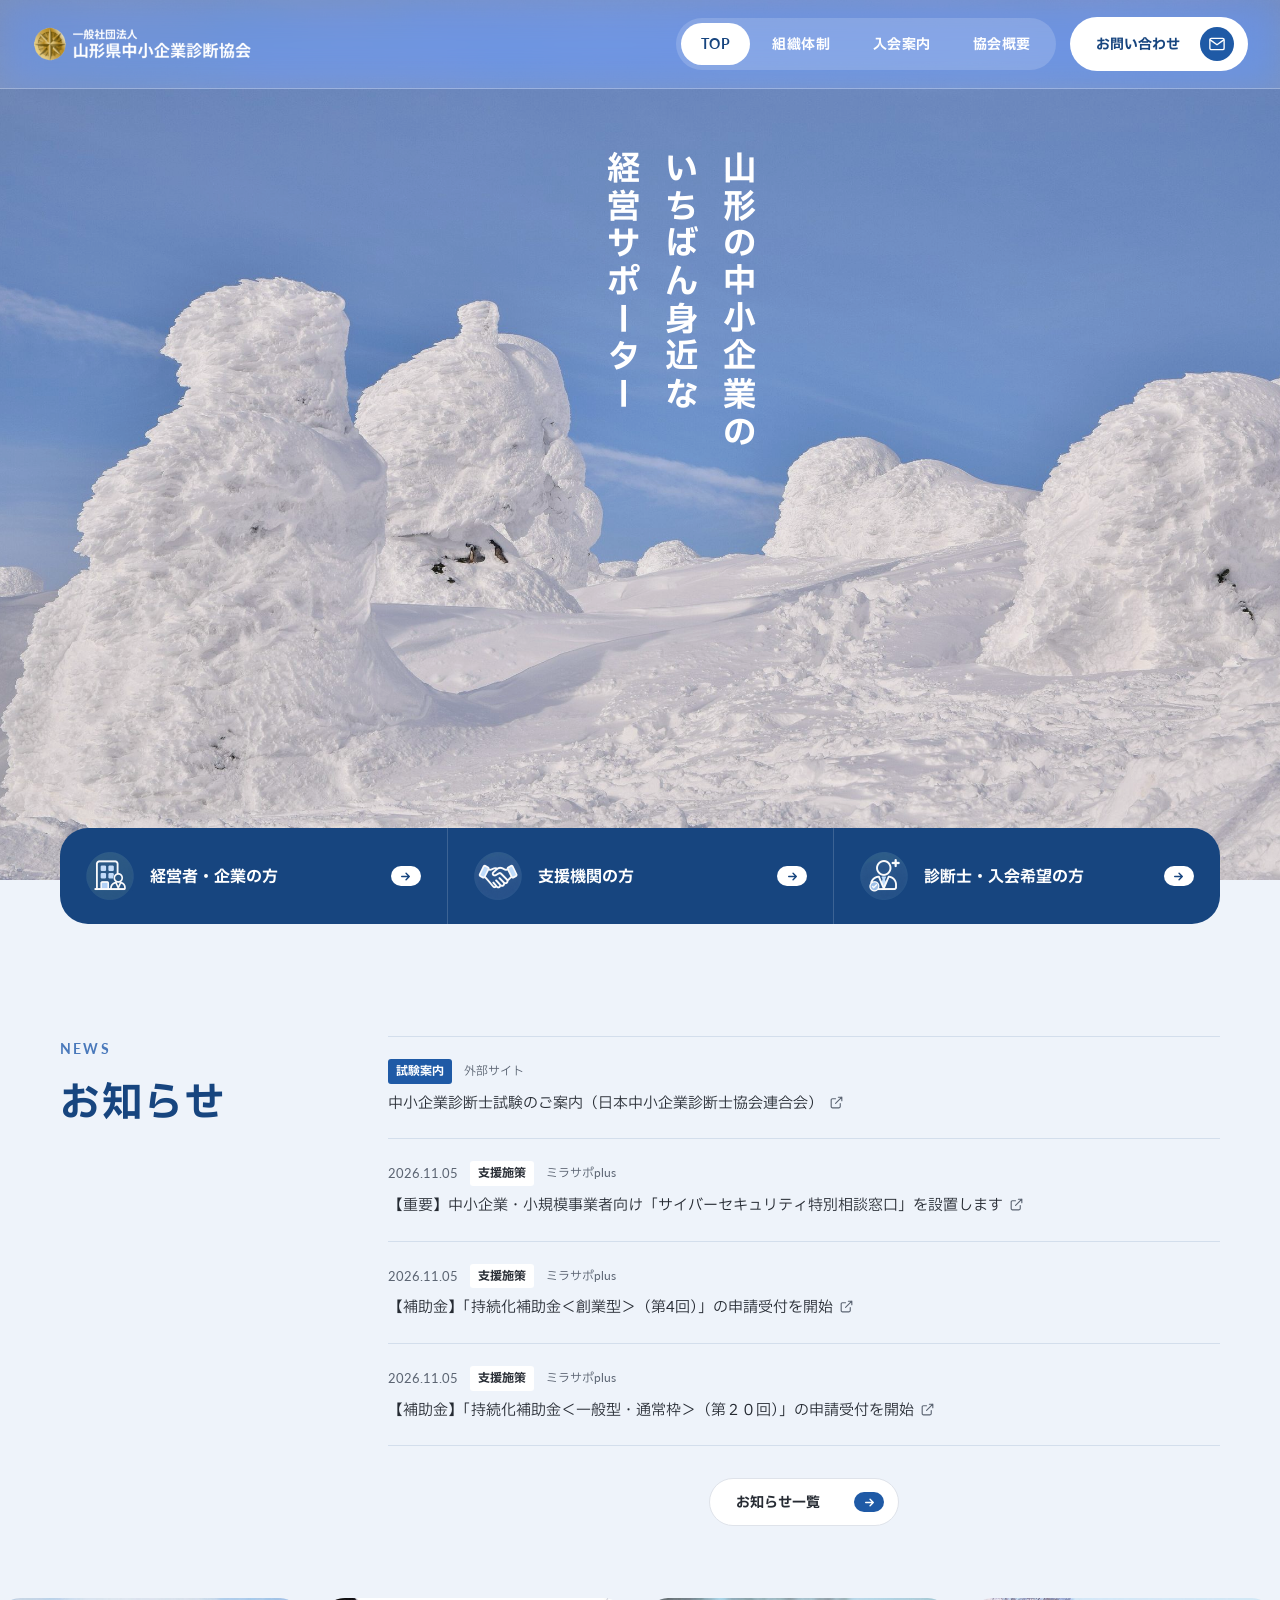
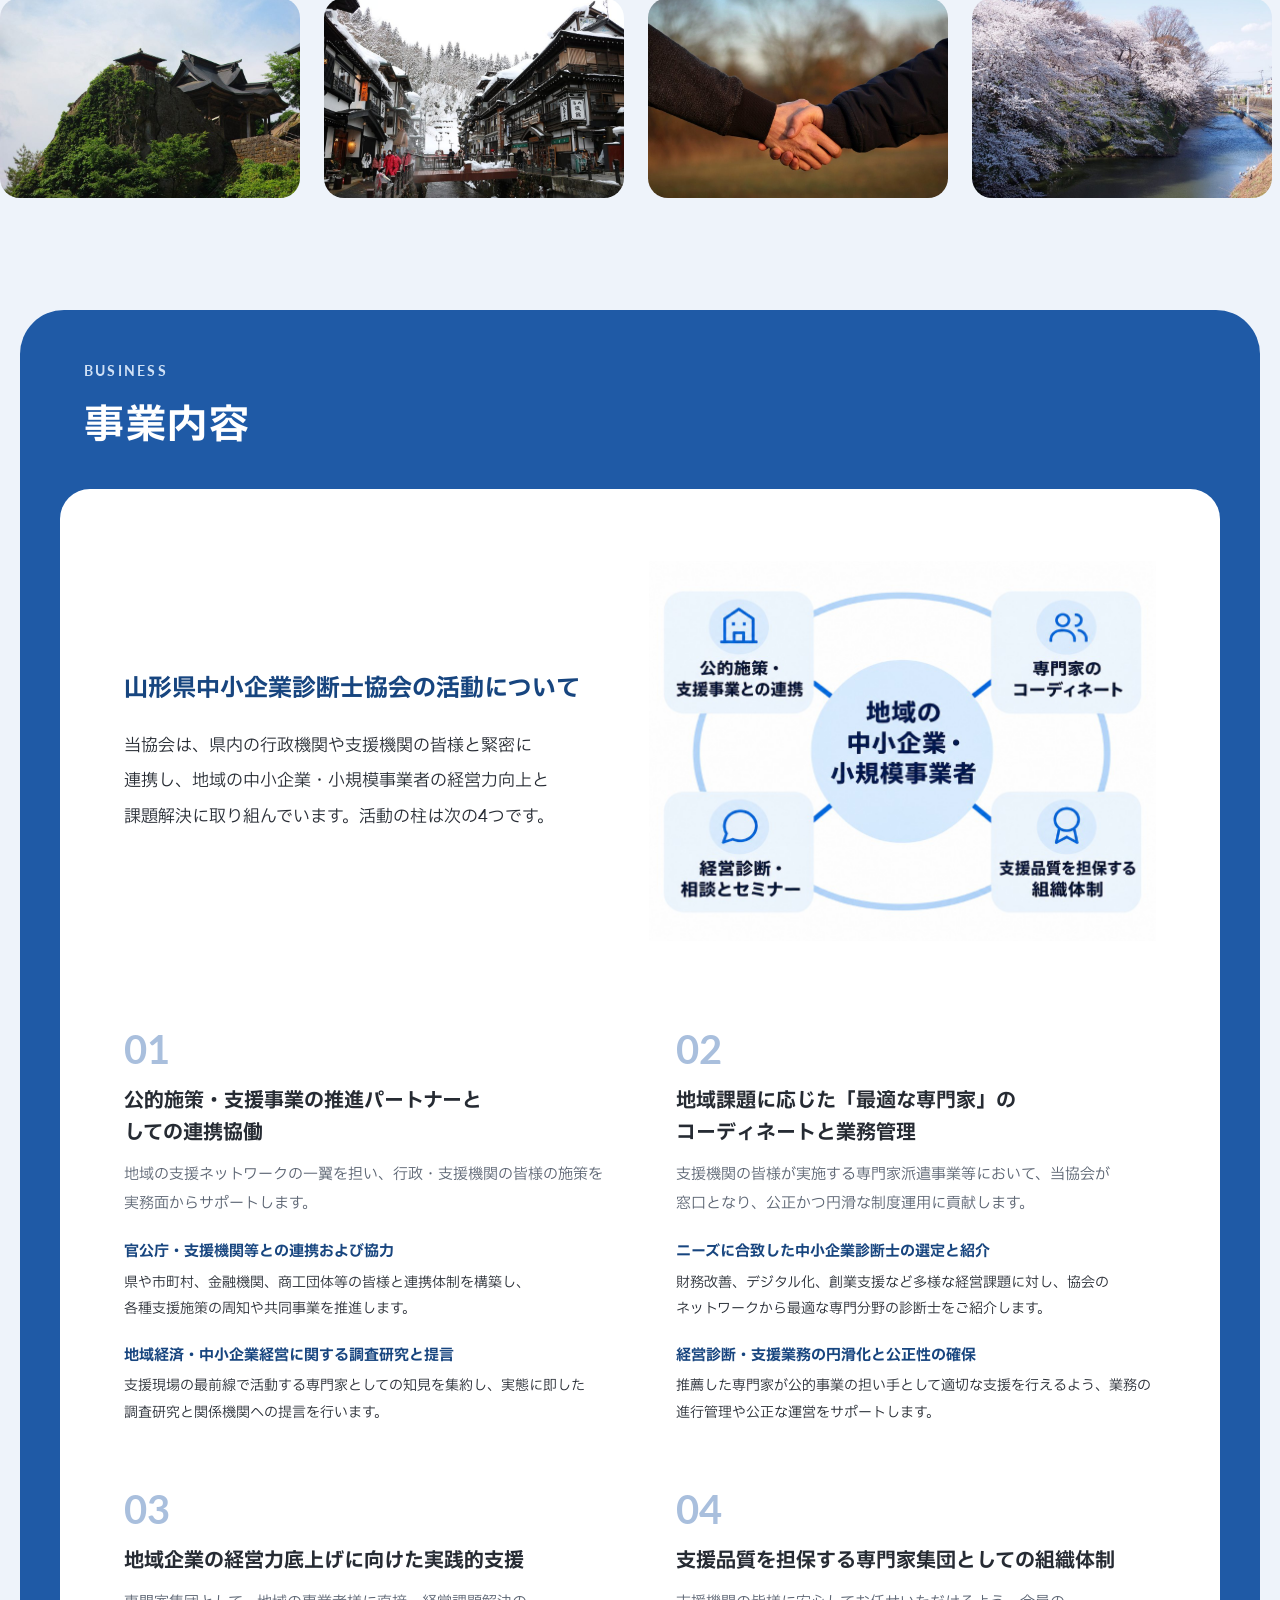
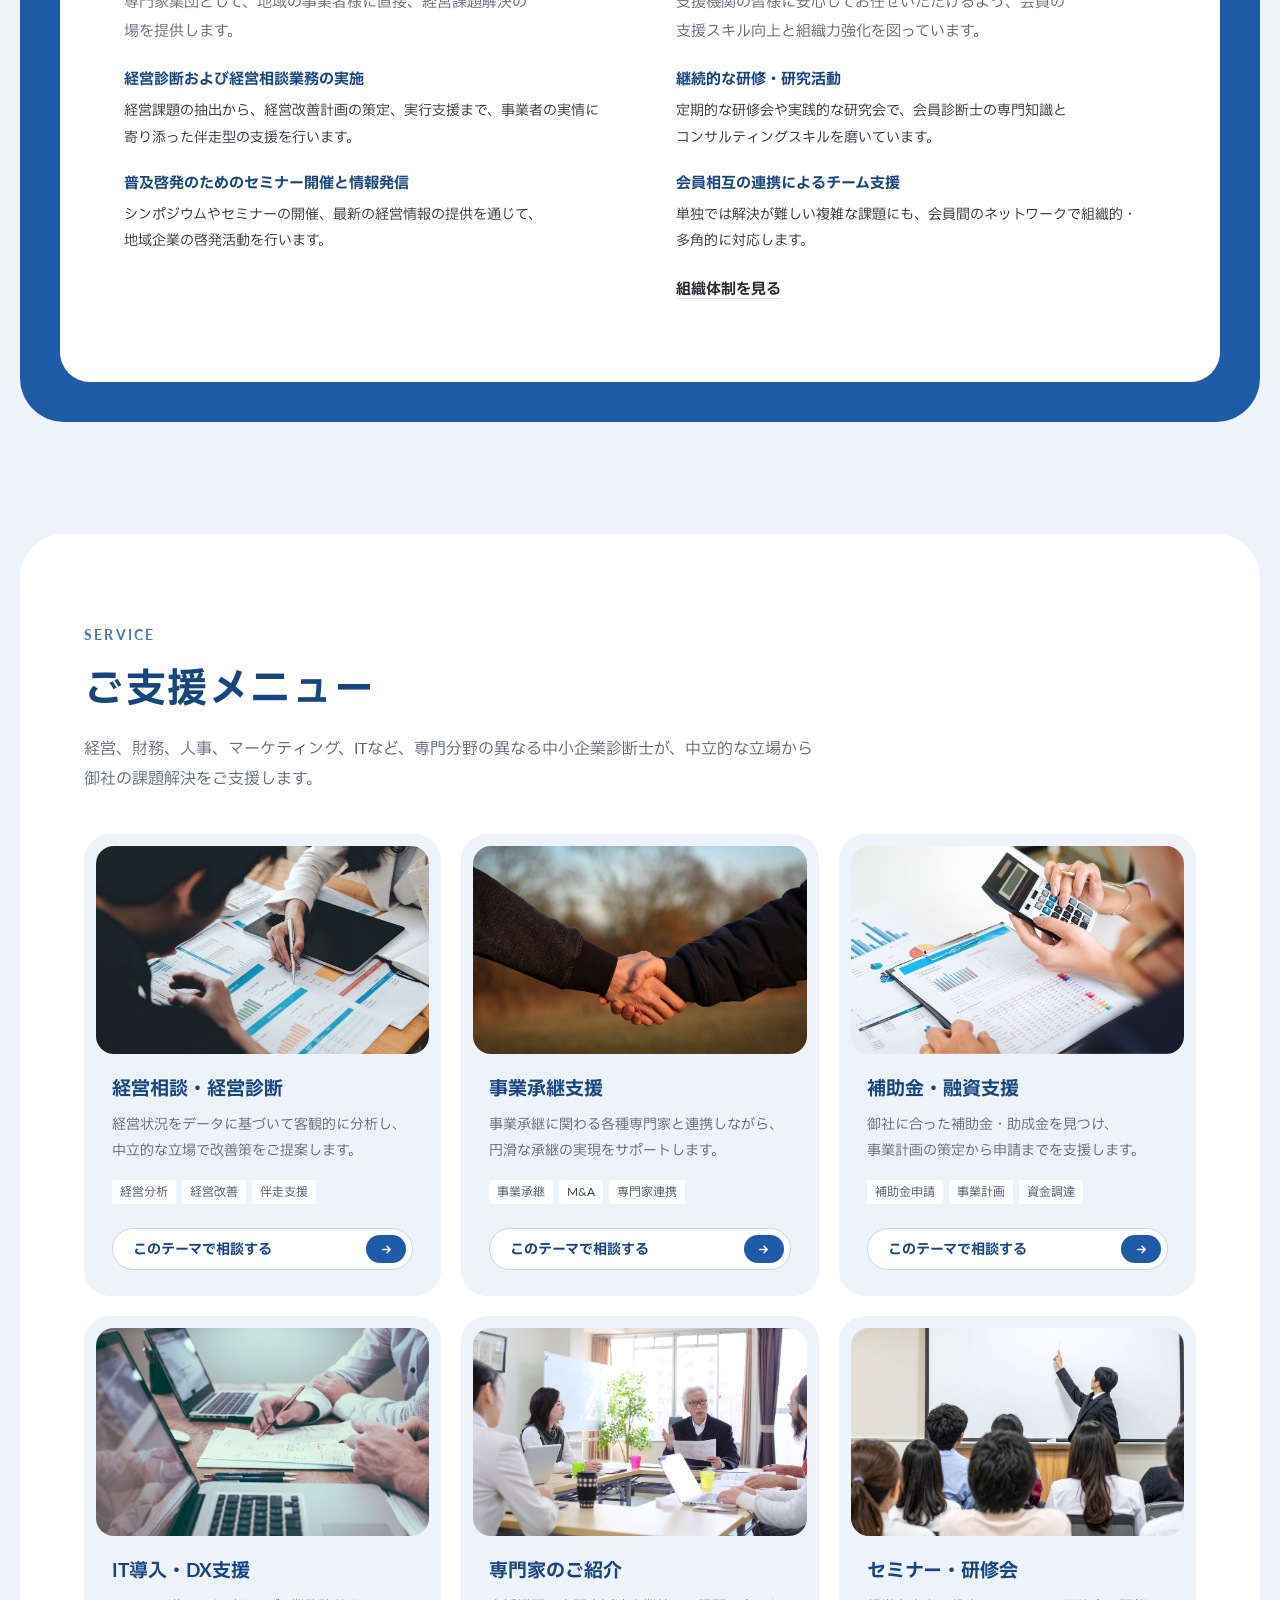
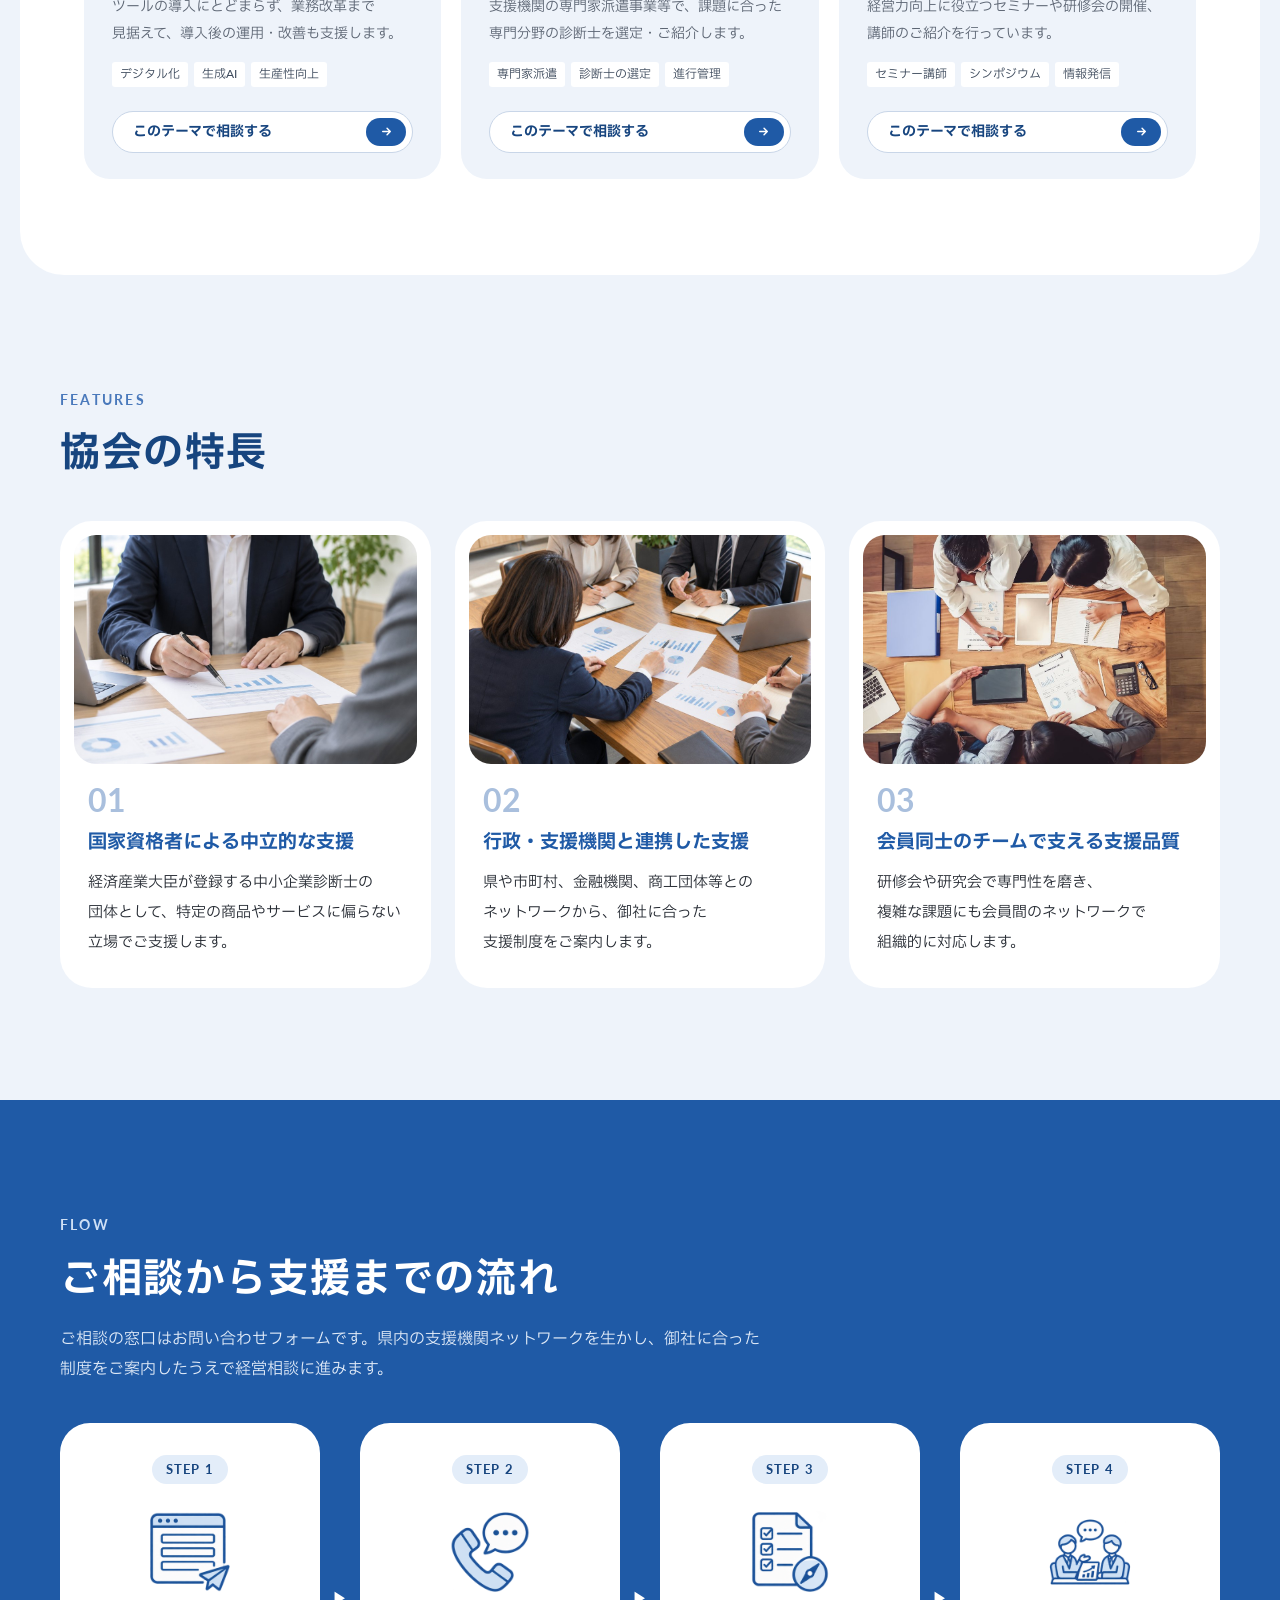
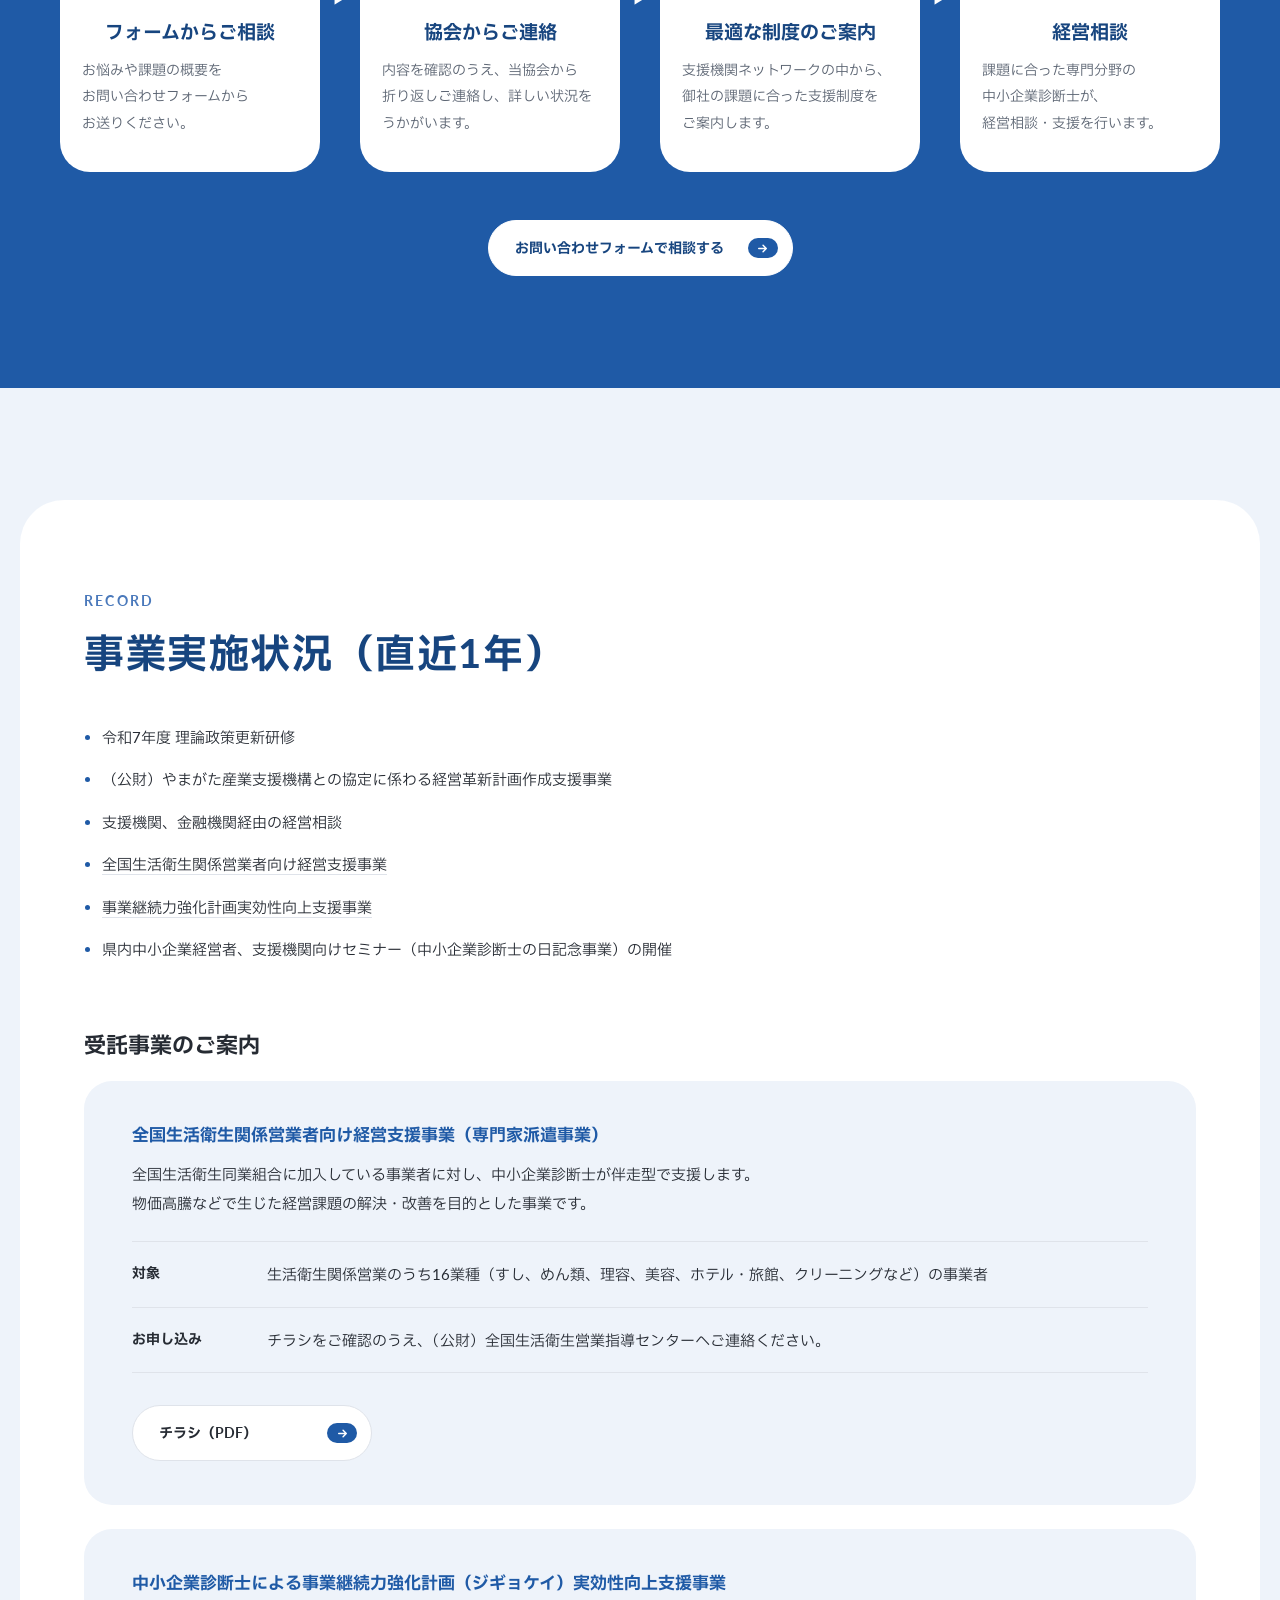
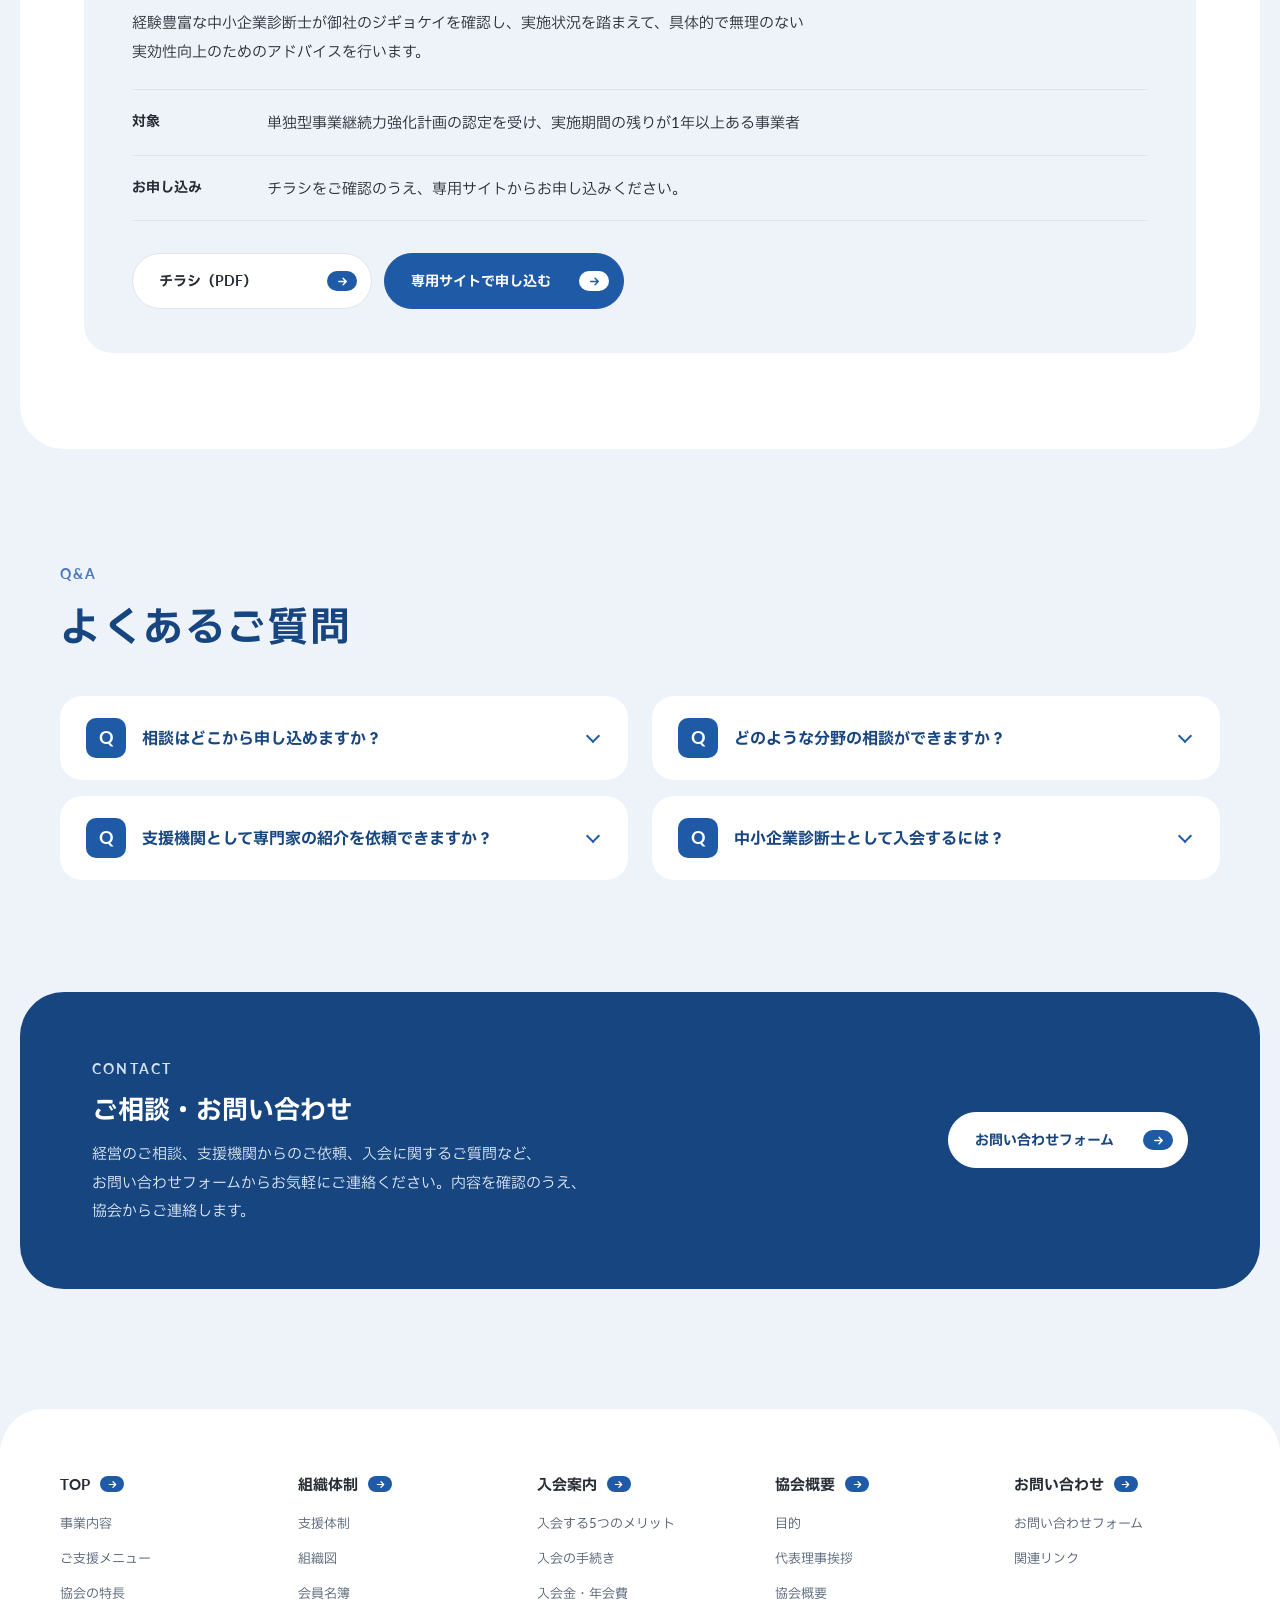
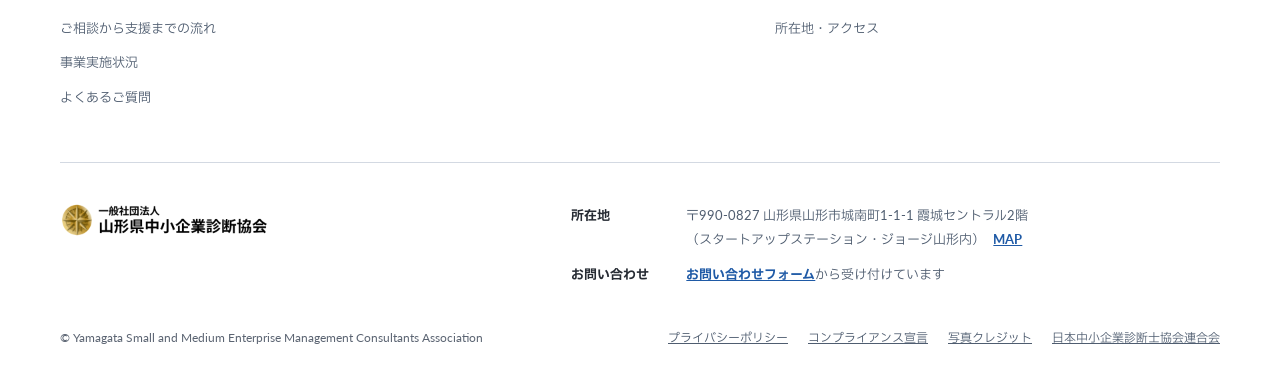
==== index.html @ a3347a15 "流れの本文の改行位置をPC・SPで調整" ====
<!DOCTYPE html>
<html lang="ja">
<head>
<meta charset="UTF-8">
<meta name="viewport" content="width=device-width, initial-scale=1">
<title>一般社団法人山形県中小企業診断士協会</title>
<meta name="description" content="山形県の中小企業診断士で構成する一般社団法人。行政・支援機関と連携し、経営相談・経営診断、専門家のご紹介、セミナーなどで地域の中小企業を支援します。">
<meta name="robots" content="noindex">
<link rel="preconnect" href="https://fonts.googleapis.com">
<link rel="preconnect" href="https://fonts.gstatic.com" crossorigin>
<link href="https://fonts.googleapis.com/css2?family=IBM+Plex+Sans+JP:wght@400;500;700&family=Lato:wght@400;700&display=swap" rel="stylesheet">
<link rel="stylesheet" href="assets/style.css?v=427d2ac8">
</head>
<body class="page-index">
<svg xmlns="http://www.w3.org/2000/svg" style="display:none"><symbol id="i-chart" viewBox="0 0 24 24"><path d="M4 20h16"/><path d="M7 16v-4M12 16V8M17 16V5"/></symbol><symbol id="i-repeat" viewBox="0 0 24 24"><path d="M17 2l4 4-4 4"/><path d="M3 12v-2a4 4 0 0 1 4-4h14"/><path d="M7 22l-4-4 4-4"/><path d="M21 12v2a4 4 0 0 1-4 4H3"/></symbol><symbol id="i-yen" viewBox="0 0 24 24"><circle cx="12" cy="12" r="9.5"/><path d="M8 6.5l4 5 4-5M12 11.5V18M8.5 12.5h7M8.5 15.5h7"/></symbol><symbol id="i-monitor" viewBox="0 0 24 24"><rect x="2.5" y="3.5" width="19" height="13" rx="2"/><path d="M8 20.5h8M12 16.5v4"/></symbol><symbol id="i-seminar" viewBox="0 0 24 24"><rect x="3" y="3" width="18" height="12" rx="1.5"/><path d="M12 15v3.5M8 21l4-2.5 4 2.5M7 11l3-3 2.5 2.5L17 6"/></symbol><symbol id="i-doc" viewBox="0 0 24 24"><path d="M14 2.5H6.5a2 2 0 0 0-2 2v15a2 2 0 0 0 2 2h11a2 2 0 0 0 2-2V8z"/><path d="M14 2.5V8h5.5M8.5 13h7M8.5 17h7"/></symbol><symbol id="i-mail" viewBox="0 0 24 24"><rect x="2.5" y="4.5" width="19" height="15" rx="2"/><path d="M3 6.5l9 6.5 9-6.5"/></symbol><symbol id="i-pin" viewBox="0 0 24 24"><path d="M20 10c0 6.5-8 12-8 12s-8-5.5-8-12a8 8 0 0 1 16 0z"/><circle cx="12" cy="10" r="2.8"/></symbol><symbol id="i-link" viewBox="0 0 24 24"><path d="M10 14a4.5 4.5 0 0 0 6.4 0l3.2-3.2a4.5 4.5 0 0 0-6.4-6.4l-1.1 1.1"/><path d="M14 10a4.5 4.5 0 0 0-6.4 0l-3.2 3.2a4.5 4.5 0 0 0 6.4 6.4l1.1-1.1"/></symbol><symbol id="i-shield" viewBox="0 0 24 24"><path d="M12 2.5l8 3v6c0 5-3.5 8.5-8 10-4.5-1.5-8-5-8-10v-6z"/><path d="M8.5 12l2.5 2.5 4.5-5"/></symbol><symbol id="i-talk" viewBox="0 0 24 24"><path d="M20.5 11.5a8 8 0 0 1-11.6 7.1L3.5 20.5l1.9-5.1A8 8 0 1 1 20.5 11.5z"/></symbol><symbol id="i-users" viewBox="0 0 24 24"><circle cx="9" cy="8" r="3.5"/><path d="M2.5 20.5v-1a5 5 0 0 1 5-5h3a5 5 0 0 1 5 5v1"/><path d="M16 4.6a3.5 3.5 0 0 1 0 6.8M21.5 20.5v-1a5 5 0 0 0-3.5-4.8"/></symbol><symbol id="i-userplus" viewBox="0 0 24 24"><circle cx="9" cy="8" r="3.5"/><path d="M2.5 20.5v-1a5 5 0 0 1 5-5h3a5 5 0 0 1 5 5v1M19 8v6M16 11h6"/></symbol><symbol id="i-building" viewBox="0 0 24 24"><path d="M3 21h18M5 21V8l7-5 7 5v13M9.5 21v-5h5v5M9 11h.01M15 11h.01"/></symbol><symbol id="i-book" viewBox="0 0 24 24"><path d="M2.5 4h6a3.5 3.5 0 0 1 3.5 3.5V21a3 3 0 0 0-3-3H2.5zM21.5 4h-6A3.5 3.5 0 0 0 12 7.5V21a3 3 0 0 1 3-3h6.5z"/></symbol><symbol id="i-search" viewBox="0 0 24 24"><circle cx="11" cy="11" r="7"/><path d="M20.5 20.5l-4.5-4.5"/></symbol><symbol id="i-clipboard" viewBox="0 0 24 24"><path d="M16 4.5h2a2 2 0 0 1 2 2v13a2 2 0 0 1-2 2H6a2 2 0 0 1-2-2v-13a2 2 0 0 1 2-2h2"/><rect x="8" y="2.5" width="8" height="4" rx="1"/><path d="M8.5 12h7M8.5 16h5"/></symbol><symbol id="i-award" viewBox="0 0 24 24"><circle cx="12" cy="9" r="6"/><path d="M8.5 14L7 22l5-3 5 3-1.5-8"/></symbol><symbol id="i-arrow" viewBox="0 0 24 24"><path d="M5 12h14M13 6l6 6-6 6"/></symbol><symbol id="i-chev" viewBox="0 0 24 24"><path d="M9 6l6 6-6 6"/></symbol><symbol id="i-down" viewBox="0 0 24 24"><path d="M6 9l6 6 6-6"/></symbol><symbol id="i-alert" viewBox="0 0 24 24"><circle cx="12" cy="12" r="9.5"/><path d="M12 7.5v5.5M12 16.5h.01"/></symbol><symbol id="i-megaphone" viewBox="0 0 24 24"><path d="M3 10.5v3l15 5.5V5z"/><path d="M7.5 14.6l1 4.4a1.5 1.5 0 0 0 1.5 1.2h1.3a1 1 0 0 0 1-1.2l-.8-3"/><path d="M21 9.5v5"/></symbol><symbol id="i-out" viewBox="0 0 24 24"><path d="M18 13.5v5a2 2 0 0 1-2 2H5.5a2 2 0 0 1-2-2V8a2 2 0 0 1 2-2h5"/><path d="M15 3.5h5.5V9M10.5 13.5l10-10"/></symbol><symbol id="i-close" viewBox="0 0 24 24"><path d="M6 6l12 12M18 6L6 18"/></symbol><symbol id="i-download" viewBox="0 0 24 24"><path d="M12 3.5v12M7 10.5l5 5 5-5M4 20.5h16"/></symbol></svg>
<header class="site-header site-header--overlay">
  <div class="site-header__inner">
    <a class="site-logo" href="index.html"><img class="site-logo__color" src="assets/img/logo.png" alt="一般社団法人山形県中小企業診断士協会" width="630" height="102"><img class="site-logo__white" src="assets/img/logo-white.png" alt="" width="630" height="102"></a>
    <nav class="gnav" aria-label="メインメニュー">
      <ul class="gnav__list">
        <li><a href="index.html" aria-current="page">TOP</a></li>
        <li><a href="organization.html">組織体制</a></li>
        <li><a href="signup.html">入会案内</a></li>
        <li><a href="about.html">協会概要</a></li>
      </ul>
    </nav>
    <a class="head-contact" href="contact.html"><span>お問い合わせ</span><span class="head-contact__mail"><svg class="icon" aria-hidden="true"><use href="#i-mail"/></svg></span></a>
    <button class="menu-toggle" type="button" aria-expanded="false" aria-controls="drawer" aria-label="メニューを開く"><span></span><span></span><span></span></button>
  </div>
  <div class="drawer" id="drawer">
    <ul>
      <li><a href="index.html">TOP</a></li>
      <li><a href="organization.html">組織体制</a></li>
      <li><a href="signup.html">入会案内</a></li>
      <li><a href="about.html">協会概要</a></li>
      <li><a href="access.html">所在地・アクセス</a></li>
      <li><a href="links.html">関連リンク</a></li>
    </ul>
    <a class="head-contact" href="contact.html"><span>お問い合わせ</span><span class="head-contact__mail"><svg class="icon" aria-hidden="true"><use href="#i-mail"/></svg></span></a>
  </div>
</header>
<main>
<script>
  try {
    if (!sessionStorage.getItem('ycmca-opening') && !matchMedia('(prefers-reduced-motion: reduce)').matches) {
      sessionStorage.setItem('ycmca-opening', '1');
      document.documentElement.classList.add('is-opening');
      setTimeout(() => document.documentElement.classList.remove('is-opening'), 3600);
    }
  } catch (e) {}
</script>
<div class="opening" aria-hidden="true"><img src="assets/img/logo.png" alt="" width="630" height="102"></div>
<section class="fv">
  <div class="fv__visual">
    <img src="assets/img/juhyo-zao.jpg" alt="蔵王の樹氷と冬の青空" width="2400" height="1600">
    <div class="fv__inner">
      <h1 class="fv__copy"><span>山形の中小企業の</span><span>いちばん身近な</span><span>経営サポーター</span></h1>
    </div>
  </div>
  <nav class="fv-entry" aria-label="ご利用の方別メニュー">
    <ul>
      <li><a href="#service"><img class="ic" src="assets/img/icons/owners.png" alt="" width="48" height="48"><span>経営者・企業の方</span><span class="arrow"><svg class="icon" aria-hidden="true"><use href="#i-arrow"/></svg></span></a></li>
      <li><a href="#coordinate"><img class="ic" src="assets/img/icons/partners.png" alt="" width="48" height="48"><span>支援機関の方</span><span class="arrow"><svg class="icon" aria-hidden="true"><use href="#i-arrow"/></svg></span></a></li>
      <li><a href="signup.html"><img class="ic" src="assets/img/icons/consultants.png" alt="" width="48" height="48"><span>診断士・入会希望の方</span><span class="arrow"><svg class="icon" aria-hidden="true"><use href="#i-arrow"/></svg></span></a></li>
    </ul>
  </nav>
</section>

<section class="section top-news" id="news" aria-labelledby="h-news">
  <div class="wrap top-news__inner">
    <div class="sec-head">
      <span class="eyebrow" lang="en">News</span>
      <h2 class="sec-title" id="h-news">お知らせ</h2>
    </div>
    <div>
      <ul class="news-list">
        <li class="news-list__pin"><a href="https://www.jf-cmca.jp/contents/007_shiken.html" target="_blank" rel="noopener"><span class="news-list__meta"><span class="tag tag--pin">試験案内</span><span class="news-list__src">外部サイト</span></span>中小企業診断士試験のご案内（日本中小企業診断士協会連合会）<svg class="icon" aria-hidden="true"><use href="#i-out"/></svg></a></li>
        <li><a href="https://mirasapo-plus.go.jp/infomation/34086/" target="_blank" rel="noopener"><span class="news-list__meta"><time datetime="2026-11-05">2026.11.05</time><span class="tag">支援施策</span><span class="news-list__src">ミラサポplus</span></span>【重要】中小企業・小規模事業者向け「サイバーセキュリティ特別相談窓口」を設置します<svg class="icon" aria-hidden="true"><use href="#i-out"/></svg></a></li>
        <li><a href="https://mirasapo-plus.go.jp/infomation/34135/" target="_blank" rel="noopener"><span class="news-list__meta"><time datetime="2026-11-05">2026.11.05</time><span class="tag">支援施策</span><span class="news-list__src">ミラサポplus</span></span>【補助金】「持続化補助金＜創業型＞（第4回）」の申請受付を開始<svg class="icon" aria-hidden="true"><use href="#i-out"/></svg></a></li>
        <li><a href="https://mirasapo-plus.go.jp/infomation/34154/" target="_blank" rel="noopener"><span class="news-list__meta"><time datetime="2026-11-05">2026.11.05</time><span class="tag">支援施策</span><span class="news-list__src">ミラサポplus</span></span>【補助金】「持続化補助金＜一般型・通常枠＞（第２０回）」の申請受付を開始<svg class="icon" aria-hidden="true"><use href="#i-out"/></svg></a></li>
      </ul>
      <p class="news-more"><a class="pill pill--small" href="news.html">お知らせ一覧<span class="arrow"><svg class="icon" aria-hidden="true"><use href="#i-arrow"/></svg></span></a></p>
    </div>
  </div>
</section>

<div class="photo-strip" aria-hidden="true"><div class="photo-strip__track"><img src="assets/img/yamagata/yamadera.jpg" alt="" width="900" height="600"><img src="assets/img/yamagata/ginzan-snow.jpg" alt="" width="900" height="600"><img src="assets/img/handshake.jpg" alt="" width="900" height="600"><img src="assets/img/yamagata/kajo-sakura.jpg" alt="" width="900" height="600"><img src="assets/img/cherry.jpg" alt="" width="900" height="600"><img src="assets/img/yamagata/okama.jpg" alt="" width="900" height="600"><img src="assets/img/analysis.jpg" alt="" width="900" height="600"><img src="assets/img/yamagata/tanada.jpg" alt="" width="900" height="600"><img src="assets/img/yamagata/shogi.jpg" alt="" width="900" height="600"><img src="assets/img/yamagata/ginzan-night.jpg" alt="" width="900" height="600"><img src="assets/img/owner.jpg" alt="" width="900" height="600"><img src="assets/img/yamagata/mogami.jpg" alt="" width="900" height="600"><img src="assets/img/yamagata/yamadera.jpg" alt="" width="900" height="600"><img src="assets/img/yamagata/ginzan-snow.jpg" alt="" width="900" height="600"><img src="assets/img/handshake.jpg" alt="" width="900" height="600"><img src="assets/img/yamagata/kajo-sakura.jpg" alt="" width="900" height="600"><img src="assets/img/cherry.jpg" alt="" width="900" height="600"><img src="assets/img/yamagata/okama.jpg" alt="" width="900" height="600"><img src="assets/img/analysis.jpg" alt="" width="900" height="600"><img src="assets/img/yamagata/tanada.jpg" alt="" width="900" height="600"><img src="assets/img/yamagata/shogi.jpg" alt="" width="900" height="600"><img src="assets/img/yamagata/ginzan-night.jpg" alt="" width="900" height="600"><img src="assets/img/owner.jpg" alt="" width="900" height="600"><img src="assets/img/yamagata/mogami.jpg" alt="" width="900" height="600"></div></div>
<section class="section top-biz" id="business" aria-labelledby="h-business">
  <div class="wrap frame">
    <div class="frame__head">
      <span class="eyebrow" lang="en">Business</span>
      <h2 class="sec-title" id="h-business">事業内容</h2>
    </div>
    <div class="frame__body">
    <div class="top-biz__inner">
      <div>
        <h3 class="top-biz__title">山形県中小企業診断士協会の<wbr>活動について</h3>
        <p class="top-biz__lead">当協会は、県内の行政機関や支援機関の皆様と緊密に連携し、<wbr>地域の中小企業・<wbr>小規模事業者の経営力向上と<wbr>課題解決に取り組んでいます。<wbr>活動の柱は次の4つです。</p>
      </div>
      <img class="biz-map" src="assets/img/biz-map.jpg" alt="地域の中小企業・小規模事業者を中心に、公的施策・支援事業との連携、専門家のコーディネート、経営診断・相談とセミナー、支援品質を担保する組織体制の4つの柱" width="1024" height="768">
    </div>

    <ol class="pillars">
      <li id="renkei">
        <span class="num" lang="en">01</span>
        <h3>公的施策・支援事業の推進パートナーとしての連携協働</h3>
        <p class="pillars__lead">地域の支援ネットワークの一翼を担い、行政・支援機関の皆様の施策を実務面からサポートします。</p>
        <dl>
          <dt>官公庁・支援機関等との連携および協力</dt>
          <dd>県や市町村、金融機関、商工団体等の皆様と連携体制を構築し、各種支援施策の周知や共同事業を推進します。</dd>
          <dt>地域経済・中小企業経営に関する調査研究と提言</dt>
          <dd>支援現場の最前線で活動する専門家としての知見を集約し、実態に即した調査研究と関係機関への提言を行います。</dd>
        </dl>
      </li>
      <li id="coordinate">
        <span class="num" lang="en">02</span>
        <h3>地域課題に応じた「最適な専門家」のコーディネートと業務管理</h3>
        <p class="pillars__lead">支援機関の皆様が実施する専門家派遣事業等において、当協会が窓口となり、公正かつ円滑な制度運用に貢献します。</p>
        <dl>
          <dt>ニーズに合致した中小企業診断士の選定と紹介</dt>
          <dd>財務改善、デジタル化、創業支援など多様な経営課題に対し、協会のネットワークから最適な専門分野の診断士をご紹介します。</dd>
          <dt>経営診断・支援業務の円滑化と公正性の確保</dt>
          <dd>推薦した専門家が公的事業の担い手として適切な支援を行えるよう、業務の進行管理や公正な運営をサポートします。</dd>
        </dl>
      </li>
      <li id="jissen">
        <span class="num" lang="en">03</span>
        <h3>地域企業の経営力底上げに向けた実践的支援</h3>
        <p class="pillars__lead">専門家集団として、地域の事業者様に直接、経営課題解決の場を提供します。</p>
        <dl>
          <dt>経営診断および経営相談業務の実施</dt>
          <dd>経営課題の抽出から、経営改善計画の策定、実行支援まで、事業者の実情に寄り添った伴走型の支援を行います。</dd>
          <dt>普及啓発のためのセミナー開催と情報発信</dt>
          <dd>シンポジウムやセミナーの開催、最新の経営情報の提供を通じて、地域企業の啓発活動を行います。</dd>
        </dl>
      </li>
      <li id="taisei">
        <span class="num" lang="en">04</span>
        <h3>支援品質を担保する専門家集団としての組織体制</h3>
        <p class="pillars__lead">支援機関の皆様に安心してお任せいただけるよう、会員の支援スキル向上と組織力強化を図っています。</p>
        <dl>
          <dt>継続的な研修・研究活動</dt>
          <dd>定期的な研修会や実践的な研究会で、会員診断士の専門知識とコンサルティングスキルを磨いています。</dd>
          <dt>会員相互の連携によるチーム支援</dt>
          <dd>単独では解決が難しい複雑な課題にも、会員間のネットワークで組織的・多角的に対応します。</dd>
        </dl>
        <p class="pillars__more"><a class="text-link" href="organization.html">組織体制を見る</a></p>
      </li>
    </ol>
    </div>
  </div>
</section>

<section class="top-service" id="service" aria-labelledby="h-service">
  <div class="top-service__panel">
    <div class="sec-head">
      <span class="eyebrow" lang="en">Service</span>
      <h2 class="sec-title" id="h-service">ご支援メニュー</h2>
      <p class="lead">経営、財務、人事、マーケティング、ITなど、専門分野の異なる中小企業診断士が、中立的な立場から御社の課題解決をご支援します。</p>
    </div>
    <ul class="svc-cards">
      <li>
        <a class="svc-card" href="contact.html?topic=%E7%B5%8C%E5%96%B6%E7%9B%B8%E8%AB%87%E3%83%BB%E7%B5%8C%E5%96%B6%E8%A8%BA%E6%96%AD">
          <div class="svc-card__photo"><img src="assets/img/analysis.jpg" alt="" width="1200" height="675" loading="lazy"></div>
          <div class="svc-card__body">
            <h3>経営相談・経営診断</h3>
            <p>経営状況をデータに基づいて客観的に分析し、中立的な立場で改善策をご提案します。</p>
            <ul class="tags"><li>経営分析</li><li>経営改善</li><li>伴走支援</li></ul>
            <span class="svc-card__more">このテーマで相談する<span class="arrow"><svg class="icon" aria-hidden="true"><use href="#i-arrow"/></svg></span></span>
          </div>
        </a>
      </li>
      <li>
        <a class="svc-card" href="contact.html?topic=%E4%BA%8B%E6%A5%AD%E6%89%BF%E7%B6%99%E6%94%AF%E6%8F%B4">
          <div class="svc-card__photo"><img src="assets/img/handshake.jpg" alt="" width="1200" height="675" loading="lazy"></div>
          <div class="svc-card__body">
            <h3>事業承継支援</h3>
            <p>事業承継に関わる各種専門家と連携しながら、円滑な承継の実現をサポートします。</p>
            <ul class="tags"><li>事業承継</li><li>M&amp;A</li><li>専門家連携</li></ul>
            <span class="svc-card__more">このテーマで相談する<span class="arrow"><svg class="icon" aria-hidden="true"><use href="#i-arrow"/></svg></span></span>
          </div>
        </a>
      </li>
      <li>
        <a class="svc-card" href="contact.html?topic=%E8%A3%9C%E5%8A%A9%E9%87%91%E3%83%BB%E8%9E%8D%E8%B3%87%E6%94%AF%E6%8F%B4">
          <div class="svc-card__photo"><img src="assets/img/calc.jpg" alt="" width="1200" height="675" loading="lazy"></div>
          <div class="svc-card__body">
            <h3>補助金・融資支援</h3>
            <p>御社に合った補助金・助成金を見つけ、事業計画の策定から申請までを支援します。</p>
            <ul class="tags"><li>補助金申請</li><li>事業計画</li><li>資金調達</li></ul>
            <span class="svc-card__more">このテーマで相談する<span class="arrow"><svg class="icon" aria-hidden="true"><use href="#i-arrow"/></svg></span></span>
          </div>
        </a>
      </li>
      <li>
        <a class="svc-card" href="contact.html?topic=IT%E5%B0%8E%E5%85%A5%E3%83%BBDX%E6%94%AF%E6%8F%B4">
          <div class="svc-card__photo"><img src="assets/img/laptop.jpg" alt="" width="1200" height="675" loading="lazy"></div>
          <div class="svc-card__body">
            <h3>IT導入・DX支援</h3>
            <p>ツールの導入にとどまらず、業務改革まで見据えて、導入後の運用・改善も支援します。</p>
            <ul class="tags"><li>デジタル化</li><li>生成AI</li><li>生産性向上</li></ul>
            <span class="svc-card__more">このテーマで相談する<span class="arrow"><svg class="icon" aria-hidden="true"><use href="#i-arrow"/></svg></span></span>
          </div>
        </a>
      </li>
      <li>
        <a class="svc-card" href="contact.html?topic=%E5%B0%82%E9%96%80%E5%AE%B6%E3%81%AE%E3%81%94%E7%B4%B9%E4%BB%8B">
          <div class="svc-card__photo"><img src="assets/img/owner.jpg" alt="" width="1200" height="675" loading="lazy"></div>
          <div class="svc-card__body">
            <h3>専門家のご紹介</h3>
            <p>支援機関の専門家派遣事業等で、課題に合った専門分野の診断士を選定・ご紹介します。</p>
            <ul class="tags"><li>専門家派遣</li><li>診断士の選定</li><li>進行管理</li></ul>
            <span class="svc-card__more">このテーマで相談する<span class="arrow"><svg class="icon" aria-hidden="true"><use href="#i-arrow"/></svg></span></span>
          </div>
        </a>
      </li>
      <li>
        <a class="svc-card" href="contact.html?topic=%E3%82%BB%E3%83%9F%E3%83%8A%E3%83%BC%E3%83%BB%E7%A0%94%E4%BF%AE%E4%BC%9A">
          <div class="svc-card__photo"><img src="assets/img/seminar.jpg" alt="" width="1200" height="675" loading="lazy"></div>
          <div class="svc-card__body">
            <h3>セミナー・研修会</h3>
            <p>経営力向上に役立つセミナーや研修会の開催、講師のご紹介を行っています。</p>
            <ul class="tags"><li>セミナー講師</li><li>シンポジウム</li><li>情報発信</li></ul>
            <span class="svc-card__more">このテーマで相談する<span class="arrow"><svg class="icon" aria-hidden="true"><use href="#i-arrow"/></svg></span></span>
          </div>
        </a>
      </li>
    </ul>
  </div>
</section>

<section class="section" id="features" aria-labelledby="h-features">
  <div class="wrap">
    <div class="sec-head">
      <span class="eyebrow" lang="en">Features</span>
      <h2 class="sec-title" id="h-features">協会の特長</h2>
    </div>
    <ol class="strengths">
      <li>
        <img src="assets/img/consultation.jpg" alt="" width="1024" height="682" loading="lazy">
        <span class="num" lang="en">01</span>
        <h3>国家資格者による中立的な支援</h3>
        <p>経済産業大臣が登録する中小企業診断士の団体として、特定の商品やサービスに偏らない立場でご支援します。</p>
      </li>
      <li>
        <img src="assets/img/partner.jpg" alt="" width="1024" height="682" loading="lazy">
        <span class="num" lang="en">02</span>
        <h3>行政・支援機関と連携した支援</h3>
        <p>県や市町村、金融機関、商工団体等とのネットワークから、御社に合った支援制度をご案内します。</p>
      </li>
      <li>
        <img src="assets/img/team.jpg" alt="" width="1200" height="675" loading="lazy">
        <span class="num" lang="en">03</span>
        <h3>会員同士のチームで支える支援品質</h3>
        <p>研修会や研究会で専門性を磨き、複雑な課題にも会員間のネットワークで組織的に対応します。</p>
      </li>
    </ol>
  </div>
</section>

<section class="section" id="flow" aria-labelledby="h-flow">
  <div class="wrap">
    <div class="sec-head">
      <span class="eyebrow" lang="en">Flow</span>
      <h2 class="sec-title" id="h-flow">ご相談から支援までの流れ</h2>
      <p class="lead">ご相談の窓口はお問い合わせフォームです。県内の支援機関ネットワークを生かし、御社に合った制度をご案内したうえで経営相談に進みます。</p>
    </div>
    <ol class="flow flow--cards">
      <li>
        <span class="step">STEP 1</span>
        <img class="flow__icon" src="assets/img/flow/step1.png" alt="" width="96" height="96" loading="lazy">
        <h3>フォームから<wbr>ご相談</h3>
        <p>お悩みや<wbr>課題の概要を<wbr>お問い合わせ<wbr>フォームから<wbr>お送りください。</p>
      </li>
      <li>
        <span class="step">STEP 2</span>
        <img class="flow__icon" src="assets/img/flow/step2.png" alt="" width="96" height="96" loading="lazy">
        <h3>協会からご連絡</h3>
        <p>内容を確認のうえ、<wbr>当協会から<wbr>折り返しご連絡し、<wbr>詳しい状況を<wbr>うかがいます。</p>
      </li>
      <li>
        <span class="step">STEP 3</span>
        <img class="flow__icon" src="assets/img/flow/step3.png" alt="" width="96" height="96" loading="lazy">
        <h3>最適な制度の<wbr>ご案内</h3>
        <p>支援機関<wbr>ネットワークの中から、<wbr>御社の課題に合った<wbr>支援制度を<wbr>ご案内します。</p>
      </li>
      <li>
        <span class="step">STEP 4</span>
        <img class="flow__icon" src="assets/img/flow/step4.png" alt="" width="96" height="96" loading="lazy">
        <h3>経営相談</h3>
        <p>課題に合った<wbr>専門分野の<wbr>中小企業診断士が、<wbr><span class="nowrap">経営相談・支援を</span><wbr>行います。</p>
      </li>
    </ol>
    <div class="pill-row">
      <a class="pill pill--primary" href="contact.html">お問い合わせフォームで相談する<span class="arrow"><svg class="icon" aria-hidden="true"><use href="#i-arrow"/></svg></span></a>
    </div>
  </div>
</section>

<section class="section" id="record" aria-labelledby="h-record">
  <div class="wrap sheet">
    <div class="sec-head">
      <span class="eyebrow" lang="en">Record</span>
      <h2 class="sec-title" id="h-record">事業実施状況<span class="nowrap">（直近1年）</span></h2>
    </div>
    <ul class="record">
      <li>令和7年度 理論政策更新研修</li>
      <li>（公財）やまがた産業支援機構との協定に係わる経営革新計画作成支援事業</li>
      <li>支援機関、金融機関経由の経営相談</li>
      <li><a href="#seiei">全国生活衛生関係営業者向け経営支援事業</a></li>
      <li><a href="#jigyokei">事業継続力強化計画実効性向上支援事業</a></li>
      <li>県内中小企業経営者、支援機関向けセミナー（中小企業診断士の日記念事業）の開催</li>
    </ul>

    <h3 class="sub-title">受託事業のご案内</h3>
    <div class="programs">
      <article class="program" id="seiei">
        <h4>全国生活衛生関係営業者向け経営支援事業（専門家派遣事業）</h4>
        <p>全国生活衛生同業組合に加入している事業者に対し、中小企業診断士が伴走型で支援します。物価高騰などで生じた経営課題の解決・改善を目的とした事業です。</p>
        <dl class="spec">
          <dt>対象</dt><dd>生活衛生関係営業のうち16業種（すし、めん類、理容、美容、ホテル・旅館、クリーニングなど）の事業者</dd>
          <dt>お申し込み</dt><dd>チラシをご確認のうえ、（公財）全国生活衛生営業指導センターへご連絡ください。</dd>
        </dl>
        <div class="pill-row">
          <a class="pill" href="assets/pdf/seiei-flyer.pdf" data-pdf-preview data-pdf-title="全国生活衛生関係営業者向け経営支援事業 チラシ" data-pdf-name="生活衛生関係営業者向け経営支援事業チラシ.pdf" data-pdf-pages="assets/pdf/preview/seiei-1.jpg,assets/pdf/preview/seiei-2.jpg">チラシ（PDF）<span class="arrow"><svg class="icon" aria-hidden="true"><use href="#i-arrow"/></svg></span></a>
        </div>
      </article>
      <article class="program" id="jigyokei">
        <h4>中小企業診断士による事業継続力強化計画（ジギョケイ）実効性向上支援事業</h4>
        <p>経験豊富な中小企業診断士が御社のジギョケイを確認し、実施状況を踏まえて、具体的で無理のない実効性向上のためのアドバイスを行います。</p>
        <dl class="spec">
          <dt>対象</dt><dd>単独型事業継続力強化計画の認定を受け、実施期間の残りが1年以上ある事業者</dd>
          <dt>お申し込み</dt><dd>チラシをご確認のうえ、専用サイトからお申し込みください。</dd>
        </dl>
        <div class="pill-row">
          <a class="pill" href="assets/pdf/jigyokei-flyer.pdf" data-pdf-preview data-pdf-title="事業継続力強化計画（ジギョケイ）実効性向上支援事業 チラシ" data-pdf-name="事業継続力強化計画実効性向上支援事業チラシ.pdf" data-pdf-pages="assets/pdf/preview/jigyokei-1.jpg,assets/pdf/preview/jigyokei-2.jpg">チラシ（PDF）<span class="arrow"><svg class="icon" aria-hidden="true"><use href="#i-arrow"/></svg></span></a>
          <a class="pill pill--primary" href="https://jigyokei-jikkoseikojo.jp/" target="_blank" rel="noopener">専用サイトで申し込む<span class="arrow"><svg class="icon" aria-hidden="true"><use href="#i-arrow"/></svg></span></a>
        </div>
      </article>
    </div>
  </div>
</section>

<dialog class="pdf-modal" id="pdf-modal" aria-labelledby="pdf-modal-title">
  <div class="pdf-modal__head">
    <p class="pdf-modal__title" id="pdf-modal-title"></p>
    <button type="button" class="pdf-modal__close" aria-label="閉じる"><svg class="icon" aria-hidden="true"><use href="#i-close"/></svg></button>
  </div>
  <div class="pdf-modal__pages"></div>
  <div class="pdf-modal__foot">
    <a class="pill pill--small pill--primary" href="#" download data-pdf-download>PDFをダウンロード<span class="arrow"><svg class="icon" aria-hidden="true"><use href="#i-download"/></svg></span></a>
  </div>
</dialog>
<script>
(() => {
  const m = document.getElementById('pdf-modal');
  if (!m.showModal) return;
  const title = m.querySelector('.pdf-modal__title');
  const pages = m.querySelector('.pdf-modal__pages');
  const dl = m.querySelector('[data-pdf-download]');
  document.querySelectorAll('[data-pdf-preview]').forEach((a) => a.addEventListener('click', (e) => {
    e.preventDefault();
    const srcs = a.dataset.pdfPages.split(',');
    title.textContent = a.dataset.pdfTitle;
    pages.replaceChildren(...srcs.map((src, i) => {
      const img = new Image(1400, 1981);
      img.src = src;
      img.alt = a.dataset.pdfTitle + '（' + (i + 1) + '/' + srcs.length + 'ページ）';
      return img;
    }));
    dl.href = a.getAttribute('href');
    dl.setAttribute('download', a.dataset.pdfName);
    m.showModal();
    pages.scrollTop = 0;
  }));
  m.querySelector('.pdf-modal__close').addEventListener('click', () => m.close());
  m.addEventListener('click', (e) => { if (e.target === m) m.close(); });
})();
</script>

<section class="section top-faq" id="faq" aria-labelledby="h-faq">
  <div class="wrap">
    <div class="sec-head">
      <span class="eyebrow" lang="en">Q&amp;A</span>
      <h2 class="sec-title" id="h-faq">よくあるご質問</h2>
    </div>
    <div class="faq">
      <details>
        <summary><span class="faq__q" lang="en">Q</span>相談はどこから申し込めますか？</summary>
        <p>お問い合わせフォームから受け付けています。内容を確認のうえ、協会からご連絡します。</p>
        <p class="faq__action"><a class="pill pill--small pill--primary" href="contact.html">お問い合わせフォーム<span class="arrow"><svg class="icon" aria-hidden="true"><use href="#i-arrow"/></svg></span></a></p>
      </details>
      <details>
        <summary><span class="faq__q" lang="en">Q</span>どのような分野の相談ができますか？</summary>
        <p>経営、財務、人事、マーケティング、ITなど幅広い分野に対応しています。事業承継、補助金・融資、IT導入・DXのご相談も承ります。</p>
      </details>
      <details>
        <summary><span class="faq__q" lang="en">Q</span>支援機関として専門家の紹介を依頼できますか？</summary>
        <p>はい。専門家派遣事業等で当協会が窓口となり、課題に合った中小企業診断士を選定・ご紹介し、業務の進行管理も行います。</p>
      </details>
      <details>
        <summary><span class="faq__q" lang="en">Q</span>中小企業診断士として入会するには？</summary>
        <p>まずはお問い合わせフォームからご連絡ください。当協会の会員から協会についてご説明し、入会申込書のご提出と理事会の承認を経て入会となります。手続きと会費は<a class="text-link" href="signup.html">入会案内</a>をご覧ください。</p>
      </details>
    </div>
  </div>
</section>
<section class="contact-band" aria-labelledby="h-contact">
  <div class="wrap contact-band__inner">
    <div>
      <span class="eyebrow" lang="en">Contact</span>
      <h2 id="h-contact">ご相談・お問い合わせ</h2>
      <p>経営のご相談、支援機関からのご依頼、入会に関するご質問など、<span class="nowrap">お問い合わせフォーム</span>からお気軽にご連絡ください。内容を確認のうえ、協会からご連絡します。</p>
    </div>
    <a class="pill pill--primary" href="contact.html">お問い合わせフォーム<span class="arrow"><svg class="icon" aria-hidden="true"><use href="#i-arrow"/></svg></span></a>
  </div>
</section>
</main>

<footer class="site-footer">
  <div class="wrap">
    <div class="footer-nav">
      <div>
        <h2><a href="index.html">TOP<span class="arrow"><svg class="icon" aria-hidden="true"><use href="#i-arrow"/></svg></span></a></h2>
        <ul>
          <li><a href="index.html#business">事業内容</a></li>
          <li><a href="index.html#service">ご支援メニュー</a></li>
          <li><a href="index.html#features">協会の特長</a></li>
          <li><a href="index.html#flow">ご相談から支援までの流れ</a></li>
          <li><a href="index.html#record">事業実施状況</a></li>
          <li><a href="index.html#faq">よくあるご質問</a></li>
        </ul>
      </div>
      <div>
        <h2><a href="organization.html">組織体制<span class="arrow"><svg class="icon" aria-hidden="true"><use href="#i-arrow"/></svg></span></a></h2>
        <ul>
          <li><a href="organization.html#system">支援体制</a></li>
          <li><a href="organization.html#chart">組織図</a></li>
          <li><a href="organization.html#members">会員名簿</a></li>
        </ul>
      </div>
      <div>
        <h2><a href="signup.html">入会案内<span class="arrow"><svg class="icon" aria-hidden="true"><use href="#i-arrow"/></svg></span></a></h2>
        <ul>
          <li><a href="signup.html#merit">入会する5つのメリット</a></li>
          <li><a href="signup.html#procedure">入会の手続き</a></li>
          <li><a href="signup.html#fee">入会金・年会費</a></li>
        </ul>
      </div>
      <div>
        <h2><a href="about.html">協会概要<span class="arrow"><svg class="icon" aria-hidden="true"><use href="#i-arrow"/></svg></span></a></h2>
        <ul>
          <li><a href="about.html#purpose">目的</a></li>
          <li><a href="about.html#message">代表理事挨拶</a></li>
          <li><a href="about.html#overview">協会概要</a></li>
          <li><a href="access.html">所在地・アクセス</a></li>
        </ul>
      </div>
      <div>
        <h2><a href="contact.html">お問い合わせ<span class="arrow"><svg class="icon" aria-hidden="true"><use href="#i-arrow"/></svg></span></a></h2>
        <ul>
          <li><a href="contact.html">お問い合わせフォーム</a></li>
          <li><a href="links.html">関連リンク</a></li>
        </ul>
      </div>
    </div>
    <div class="footer-info">
      <a class="footer-logo" href="index.html"><img src="assets/img/logo.png" alt="一般社団法人山形県中小企業診断士協会" width="630" height="102"></a>
      <dl>
        <dt>所在地</dt>
        <dd>〒990-0827 山形県山形市城南町1-1-1 霞城セントラル2階（スタートアップステーション・ジョージ山形内）<a class="map-inline" href="access.html">MAP</a></dd>
        <dt>お問い合わせ</dt>
        <dd><a href="contact.html">お問い合わせフォーム</a>から受け付けています</dd>
      </dl>
    </div>
    <div class="footer-bottom">
      <p class="copyright">© Yamagata Small and Medium Enterprise Management Consultants Association</p>
      <ul>
        <li><a href="privacy-policy.html">プライバシーポリシー</a></li>
        <li><a href="compliance.html">コンプライアンス宣言</a></li>
        <li><a href="credits.html">写真クレジット</a></li>
        <li><a href="https://www.jf-cmca.jp/" target="_blank" rel="noopener">日本中小企業診断士協会連合会</a></li>
      </ul>
    </div>
  </div>
</footer>
<a class="float-cta" href="contact.html">ご相談はこちら<span class="arrow"><svg class="icon" aria-hidden="true"><use href="#i-arrow"/></svg></span></a>
<script>
  const h = document.querySelector('.site-header');
  const t = document.querySelector('.menu-toggle');
  const d = document.getElementById('drawer');
  const f = document.querySelector('.float-cta');
  const solid = () => {
    h.classList.toggle('is-solid', window.scrollY > 40 || d.classList.contains('is-open'));
    f.classList.toggle('is-shown', window.scrollY > 600 && !d.classList.contains('is-open'));
  };
  t.addEventListener('click', () => {
    const open = d.classList.toggle('is-open');
    t.setAttribute('aria-expanded', open);
    t.setAttribute('aria-label', open ? 'メニューを閉じる' : 'メニューを開く');
    solid();
  });
  window.addEventListener('scroll', solid, { passive: true });
  solid();

  const svc = document.querySelector('.page-index .top-service');
  if (svc) {
    const panel = svc.querySelector('.top-service__panel');
    const track = svc.querySelector('.svc-cards');
    const sp = matchMedia('(max-width: 600px)');
    const still = matchMedia('(prefers-reduced-motion: reduce)');
    let dist = 0;
    const move = () => {
      if (!svc.classList.contains('is-hscroll')) return;
      const passed = parseFloat(panel.style.top) - svc.getBoundingClientRect().top;
      track.style.transform = `translateX(${-Math.min(Math.max(passed, 0), dist)}px)`;
    };
    const layout = () => {
      const on = sp.matches && !still.matches;
      svc.classList.toggle('is-hscroll', on);
      svc.style.height = panel.style.top = track.style.transform = '';
      if (!on) return;
      const last = track.lastElementChild;
      dist = Math.max(0, last.offsetLeft + last.offsetWidth + parseFloat(getComputedStyle(track).paddingRight) - track.clientWidth);
      panel.style.top = Math.min(h.offsetHeight + 8, innerHeight - panel.offsetHeight - 8) + 'px';
      svc.style.height = panel.offsetHeight + dist + 'px';
      move();
    };
    window.addEventListener('scroll', move, { passive: true });
    window.addEventListener('resize', layout);
    window.addEventListener('load', layout);
    sp.addEventListener('change', layout);
    layout();
  }
</script>
</body>
</html>
---- assets/style.css ----
:root {
  --ink: #262b33;
  --muted: #5b6472;
  --line: #dfe3ea;
  --accent: #1f5aa6;
  --accent-deep: #17457f;
  --light: #e3edf9;
  --gray: #eef1f5;
  --slate: #3f5671;
  --white: #fff;
  --font: "Lato", "IBM Plex Sans JP", "Hiragino Sans", sans-serif;
  --wrap: 1160px;
  --radius: 6px;
}

*,
*::before,
*::after { box-sizing: border-box; }

html { scroll-behavior: smooth; scroll-padding-top: 120px; }

body {
  margin: 0;
  font-family: var(--font);
  font-size: 16px;
  line-height: 1.9;
  color: var(--ink);
  background: var(--white);
  -webkit-text-size-adjust: 100%;
}

img { max-width: 100%; height: auto; display: block; }
a { color: var(--accent); }

h1, h2, h3, h4 {
  margin: 0;
  font-weight: 700;
  line-height: 1.5;
  word-break: auto-phrase;
  text-wrap: balance;
}

p { margin: 0 0 1em; }
p, dd, li, h1, h2, h3, h4 { word-break: auto-phrase; overflow-wrap: anywhere; text-wrap: pretty; }
p:last-child { margin-bottom: 0; }

.wrap { width: min(var(--wrap), 100% - 40px); margin-inline: auto; }
.sp { display: none; }
.vh { position: absolute; width: 1px; height: 1px; overflow: hidden; clip: rect(0 0 0 0); white-space: nowrap; }
.nowrap { white-space: nowrap; }

.icon {
  width: 24px;
  height: 24px;
  flex: none;
  fill: none;
  stroke: currentColor;
  stroke-width: 1.8;
  stroke-linecap: round;
  stroke-linejoin: round;
}

/* ---------- header ---------- */
.site-header {
  position: sticky;
  top: 0;
  z-index: 50;
  background: rgba(255, 255, 255, .74);
  border-bottom: 1px solid rgba(214, 222, 233, .7);
  -webkit-backdrop-filter: saturate(160%) blur(18px);
  backdrop-filter: saturate(160%) blur(18px);
  transition: background-color .3s, border-color .3s;
}
.site-header--overlay { position: fixed; left: 0; right: 0; }
.site-header--overlay:not(.is-solid) { background: rgba(255, 255, 255, .12); border-bottom-color: rgba(255, 255, 255, .28); }
.site-header__inner {
  display: flex;
  align-items: center;
  gap: 14px;
  max-width: 1400px;
  height: 88px;
  margin: 0 auto;
  padding: 0 32px;
}
.site-logo { margin-right: auto; }
.site-logo img { height: 36px; width: auto; }
.site-logo__white { display: none; }
.site-header--overlay:not(.is-solid) .site-logo__color { display: none; }
.site-header--overlay:not(.is-solid) .site-logo__white { display: block; }

.gnav__list {
  display: flex;
  gap: 2px;
  margin: 0;
  padding: 5px;
  list-style: none;
  border-radius: 999px;
  background: rgba(226, 232, 241, .6);
  transition: background-color .3s;
}
.site-header--overlay:not(.is-solid) .gnav__list { background: rgba(255, 255, 255, .16); }
.site-header--overlay:not(.is-solid) .gnav__list > li > a { color: var(--white); }
.site-header--overlay:not(.is-solid) .gnav__list .has-sub > a .icon { color: #eef4fc; }
.site-header--overlay:not(.is-solid) .gnav__list > li > a:hover,
.site-header--overlay:not(.is-solid) .gnav__list > li > a[aria-current="page"] { background: var(--white); color: var(--accent-deep); }
.gnav__list > li { position: relative; }
.gnav__list > li > a {
  display: block;
  padding: 12px 20px;
  border-radius: 999px;
  font-size: 14px;
  font-weight: 700;
  line-height: 1.35;
  letter-spacing: .04em;
  color: var(--ink);
  text-decoration: none;
  transition: background-color .2s, color .2s;
}
.gnav__list > li > a:hover,
.gnav__list > li > a[aria-current="page"] { background: var(--white); color: var(--accent); }
.gnav__list .has-sub > a { padding-right: 34px; }
.gnav__list .has-sub > a .icon { position: absolute; right: 14px; bottom: 11px; width: 14px; height: 14px; stroke-width: 2.2; color: var(--accent); }
.gnav__sub {
  display: none;
  position: absolute;
  top: calc(100% + 12px);
  left: 0;
  min-width: 220px;
  margin: 0;
  padding: 8px;
  list-style: none;
  border: 1px solid var(--line);
  border-radius: 12px;
  background: var(--white);
}
.gnav__sub::before { content: ""; position: absolute; left: 0; right: 0; top: -14px; height: 14px; }
.has-sub:hover .gnav__sub,
.has-sub:focus-within .gnav__sub { display: block; }
.gnav__sub a { display: block; padding: 10px 14px; border-radius: 6px; font-size: 14px; font-weight: 700; color: var(--ink); text-decoration: none; }
.gnav__sub a:hover { background: var(--gray); color: var(--accent); }

.head-contact {
  display: inline-flex;
  align-items: center;
  gap: 20px;
  height: 54px;
  padding: 0 14px 0 26px;
  border-radius: 999px;
  background: var(--accent);
  color: var(--white);
  font-size: 14px;
  font-weight: 700;
  line-height: 1.35;
  text-decoration: none;
}
.head-contact__mail { display: inline-grid; place-items: center; flex: none; width: 34px; height: 34px; border-radius: 50%; background: var(--white); color: var(--accent); }
.head-contact__mail .icon { width: 18px; height: 18px; stroke-width: 1.8; }
.head-contact:hover { background: var(--accent-deep); }
.site-header--overlay:not(.is-solid) .site-header__inner > .head-contact { background: var(--white); color: var(--accent-deep); }
.site-header--overlay:not(.is-solid) .site-header__inner > .head-contact .head-contact__mail { background: var(--accent); color: var(--white); }
.site-header--overlay:not(.is-solid) .site-header__inner > .head-contact:hover { background: var(--light); }

.menu-toggle { display: none; }
.drawer { display: none; }

/* ---------- common parts ---------- */
.arrow {
  display: inline-grid;
  place-items: center;
  width: 30px;
  height: 20px;
  border-radius: 999px;
  background: var(--accent);
  color: var(--white);
  flex: none;
}
.arrow .icon { width: 13px; height: 13px; stroke-width: 2.6; }

.pill {
  display: inline-flex;
  align-items: center;
  justify-content: space-between;
  gap: 24px;
  min-width: 240px;
  height: 56px;
  padding: 0 14px 0 26px;
  border: 1px solid var(--line);
  border-radius: 999px;
  background: var(--white);
  color: var(--ink);
  font-size: 14px;
  font-weight: 700;
  text-decoration: none;
}
.pill:hover { border-color: var(--accent); }
.pill--primary { background: var(--accent); border-color: var(--accent); color: var(--white); }
.pill--primary:hover { background: var(--accent-deep); }
.pill--primary .arrow { background: var(--white); color: var(--accent); }
.pill--small { min-width: 190px; height: 48px; }
.pill-row { display: flex; flex-wrap: wrap; gap: 12px; margin-top: 32px; }

.btn {
  display: inline-flex;
  align-items: center;
  justify-content: center;
  min-height: 56px;
  padding: 0 32px;
  border: 1px solid var(--line);
  border-radius: 999px;
  background: var(--white);
  color: var(--ink);
  font: inherit;
  font-size: 15px;
  font-weight: 700;
  cursor: pointer;
}
.btn--primary { background: var(--accent); border-color: var(--accent); color: var(--white); }
.btn--primary:hover { background: var(--accent-deep); }

.text-link {
  font-weight: 700;
  color: var(--ink);
  text-decoration: underline;
  text-underline-offset: 4px;
  text-decoration-color: var(--line);
}
.text-link:hover { text-decoration-color: var(--accent); }

.section { padding: 112px 0; }
.section--gray,
.section--soft { background: var(--gray); }

.eyebrow {
  display: block;
  margin: 0 0 8px;
  font-family: "Lato", sans-serif;
  font-size: 14px;
  font-weight: 700;
  letter-spacing: .16em;
  text-transform: uppercase;
  color: #4a79bb;
}
.sec-head { margin-bottom: 40px; }
.sec-head--row { display: flex; align-items: flex-end; justify-content: space-between; gap: 24px; }
.sec-title { font-size: clamp(26px, 3vw, 34px); letter-spacing: .04em; color: var(--accent-deep); }
.lead { margin-top: 16px; color: var(--muted); max-width: 46em; }
.note { margin-top: 24px; color: var(--muted); font-size: 15px; }
.sub-title { font-size: 22px; margin: 64px 0 20px; }

/* ---------- top: first view ---------- */
.fv__visual { position: relative; height: clamp(640px, 100svh, 880px); overflow: hidden; background: #2f62ad; }
.fv__visual > img { position: absolute; inset: 0; width: 100%; height: 100%; object-fit: cover; object-position: center top; }
.fv__visual::after { content: ""; position: absolute; inset: 0; background: rgba(10, 38, 82, .08); }
.fv__inner { position: relative; z-index: 1; height: 100%; }
/* 写真中央の樹氷のすき間（空が下まで抜けている位置）にコピーを置く */
.fv__copy {
  position: absolute;
  top: 17%;
  left: 53.5%;
  transform: translateX(-50%);
  margin: 0;
  writing-mode: vertical-rl;
  font-size: clamp(28px, 2.6vw, 40px);
  font-weight: 700;
  line-height: 1.75;
  letter-spacing: .14em;
  color: var(--white);
}
.fv__copy span { display: block; }

.fv-entry { position: relative; z-index: 2; margin-top: -52px; padding: 0 20px; }
.fv-entry ul { display: grid; grid-template-columns: repeat(3, 1fr); max-width: var(--wrap); margin: 0 auto; padding: 0; list-style: none; border-radius: var(--radius); background: var(--accent-deep); overflow: hidden; }
.fv-entry li + li { border-left: 1px solid rgba(255, 255, 255, .16); }
.fv-entry a { display: grid; grid-template-columns: 48px 1fr auto; align-items: center; gap: 16px; height: 100%; padding: 24px 26px; font-size: 16px; font-weight: 700; line-height: 1.5; color: var(--white); text-decoration: none; transition: background-color .2s; }
.fv-entry a:hover { background: var(--accent); }
.fv-entry .ic { display: block; width: 48px; height: 48px; }
.fv-entry .arrow { background: var(--white); color: var(--accent-deep); }

/* オープニング（TOPを最初に開いたときだけ） */
.opening { display: none; }
.is-opening .opening { position: fixed; inset: 0; z-index: 100; display: grid; place-items: center; background: var(--white); animation: opening-out .8s cubic-bezier(.7, 0, .2, 1) 1.5s both; }
.opening img { width: min(320px, 66vw); height: auto; animation: opening-logo .8s ease-out .15s both; }
.is-opening .fv__visual > img { animation: fv-zoom 2.4s cubic-bezier(.2, .6, .2, 1) 1.5s both; }
.is-opening .fv__copy span { animation: fv-copy .9s cubic-bezier(.3, .6, .2, 1) 2s both; }
.is-opening .fv__copy span:nth-child(2) { animation-delay: 2.2s; }
.is-opening .fv__copy span:nth-child(3) { animation-delay: 2.4s; }
.is-opening .fv-entry { animation: fv-entry .7s ease-out 2.7s both; }
@keyframes opening-logo { from { opacity: 0; transform: translateY(10px); } }
@keyframes opening-out { to { transform: translateY(-100%); } }
@keyframes fv-zoom { from { transform: scale(1.08); } }
@keyframes fv-copy { from { clip-path: inset(0 0 100% 0); } to { clip-path: inset(0); } }
@keyframes fv-entry { from { opacity: 0; transform: translateY(16px); } }

/* ---------- top: photos ---------- */

.photo-strip { overflow: hidden; }
.photo-strip__track { display: flex; width: max-content; animation: photo-strip 80s linear infinite; }
.photo-strip:hover .photo-strip__track { animation-play-state: paused; }
.photo-strip img { flex: none; width: 300px; height: 200px; margin-right: 24px; object-fit: cover; border-radius: var(--radius); }
@keyframes photo-strip { to { transform: translateX(-50%); } }
@media (prefers-reduced-motion: reduce) { .photo-strip__track { animation: none; } }

.credit-list { margin: 0; padding: 0; list-style: none; }
.credit-list li { display: grid; grid-template-columns: 180px 1fr; gap: 24px; align-items: center; padding: 20px 0; border-bottom: 1px solid var(--line); }
.credit-list img { width: 180px; height: 120px; object-fit: cover; border-radius: var(--radius); }
.credit-list b { display: block; margin-bottom: 4px; }
.credit-list p { margin: 0; font-size: 14px; line-height: 1.8; color: var(--muted); }

/* ---------- top: business map ---------- */
.top-biz__inner { display: grid; grid-template-columns: 1fr 1.1fr; gap: 64px; align-items: center; }
.biz-map { display: block; width: 100%; height: auto; }

/* ---------- top: service panel ---------- */
.top-service { padding: 0 40px; }
.top-service__panel { max-width: 1280px; margin: 0 auto; padding: 64px 56px 72px; border-radius: var(--radius); background: var(--slate); }
.top-service .sec-title { color: var(--white); }
.top-service .eyebrow { color: #cfe0f5; }
.svc-cards { display: grid; grid-template-columns: repeat(3, 1fr); gap: 16px; margin: 0; padding: 0; list-style: none; }
.svc-cards > li { display: flex; flex-direction: column; padding: 28px 24px 4px; border-radius: var(--radius); background: var(--white); color: var(--ink); }
.svc-cards > li > .icon { width: 44px; height: 44px; color: var(--accent); stroke-width: 1.3; }
.svc-cards h3 { margin: 14px 0 8px; font-size: 18px; color: var(--accent); }
.svc-cards p { margin-bottom: 16px; font-size: 14px; line-height: 1.9; color: var(--muted); }
.svc-cards .tags { margin-top: auto; }
.top-service .lead { color: #dbe6f4; }
.tags { display: flex; flex-wrap: wrap; gap: 6px; margin: 0 0 24px; padding: 0; list-style: none; }
.tags li { padding: 2px 8px; border-radius: 3px; background: #e6ebf2; font-size: 12px; line-height: 1.7; color: #3d4a5c; }

/* ---------- top: for you ---------- */
/* 事業の4本柱 */
.pillars { display: grid; grid-template-columns: 1fr 1fr; gap: 64px 72px; margin: 88px 0 0; padding: 0; list-style: none; }
.pillars li { scroll-margin-top: 110px; }
.pillars .num { display: block; font-family: "Lato", sans-serif; font-size: 40px; font-weight: 700; line-height: 1; color: #a9bfdd; }
.pillars h3 { margin: 14px 0 12px; font-size: 20px; line-height: 1.6; color: var(--ink); }
.pillars__lead { font-size: 15px; color: var(--muted); }
.pillars dl { margin: 20px 0 0; }
.pillars dt { margin-top: 18px; font-size: 15px; font-weight: 700; color: var(--accent-deep); }
.pillars dd { margin: 4px 0 0; font-size: 14px; line-height: 1.9; }
.pillars__more { margin-top: 20px; font-size: 15px; }

/* 協会の特長 */
.strengths { display: grid; grid-template-columns: repeat(3, 1fr); gap: 40px; margin: 0; padding: 0; list-style: none; }
.strengths img { width: 100%; aspect-ratio: 3 / 2; object-fit: cover; border-radius: var(--radius); }
.strengths .num { display: block; margin-top: 20px; font-family: "Lato", sans-serif; font-size: 32px; font-weight: 700; line-height: 1; color: #a9bfdd; }
.strengths h3 { margin: 10px 0 10px; font-size: 19px; line-height: 1.6; color: var(--accent); }
.strengths p { font-size: 15px; line-height: 2; }

/* 受託事業 */
.programs { display: grid; gap: 24px; }
.program h4 { margin-bottom: 12px; font-size: 17px; line-height: 1.6; color: var(--accent); }
.programs .program,
.programs .program + .program { margin: 0; border: 0; padding: 40px 48px 44px; border-radius: 28px; background: var(--pale, var(--gray)); }
.programs .program > p { max-width: 46em; }
.program { scroll-margin-top: 110px; }

/* ---------- top: news ---------- */
.top-news { padding-bottom: 72px; }
.top-news__inner { display: grid; grid-template-columns: 280px 1fr; gap: 48px; }
.news-list { margin: 0; padding: 0; list-style: none; border-top: 1px solid var(--line); }
.news-list a { display: block; padding: 22px 0; border-bottom: 1px solid var(--line); font-size: 15px; color: var(--ink); text-decoration: none; }
.news-list a:hover { color: var(--accent); }
.news-list__meta { display: flex; align-items: center; gap: 12px; margin-bottom: 4px; }
.news-list time { font-family: "Lato", sans-serif; font-size: 13px; color: var(--muted); }
.tag { padding: 1px 8px; border-radius: 3px; background: var(--gray); font-size: 12px; font-weight: 700; color: var(--ink); }
.news-more { margin-top: 32px; text-align: center; }
.news-list .tag.tag--pin { background: var(--accent); color: var(--white); }
.news-list__src { font-size: 12px; color: var(--muted); }
.news-list a > .icon { width: 15px; height: 15px; margin-left: 6px; vertical-align: -2px; color: var(--muted); }

/* ---------- contact band ---------- */
.contact-band { padding: 72px 0; background: var(--light); }
.contact-band__inner { display: flex; align-items: center; justify-content: space-between; gap: 48px; }
.contact-band h2 { margin-bottom: 10px; font-size: 26px; }
.contact-band p { max-width: 40em; color: var(--muted); font-size: 15px; }

/* ---------- breadcrumb ---------- */
.crumb { border-top: 1px solid var(--line); }
.crumb ol { display: flex; flex-wrap: wrap; gap: 8px; padding: 18px 0; list-style: none; font-size: 13px; color: var(--muted); }
.crumb li + li::before { content: "›"; margin-right: 8px; }
.crumb a { color: var(--muted); }

/* ---------- footer ---------- */
.site-footer { padding: 64px 0 32px; background: var(--gray); }
.footer-nav { display: grid; grid-template-columns: repeat(5, 1fr); gap: 32px; }
.footer-nav h2 { margin-bottom: 16px; font-size: 15px; }
.footer-nav h2 a { display: inline-flex; align-items: center; gap: 10px; color: var(--ink); text-decoration: none; }
.footer-nav h2 .arrow { width: 24px; height: 16px; }
.footer-nav h2 .arrow .icon { width: 11px; height: 11px; }
.footer-nav ul { display: grid; gap: 10px; margin: 0 0 28px; padding: 0; list-style: none; font-size: 13px; }
.footer-nav li a { color: #4f5d70; text-decoration: none; }
.footer-nav li a:hover { color: var(--accent); text-decoration: underline; }
.footer-info { display: grid; grid-template-columns: 1fr 1.4fr; gap: 48px; margin-top: 24px; padding-top: 40px; border-top: 1px solid #d3d9e2; }
.footer-logo img { height: 34px; width: auto; }
.footer-info dl { display: grid; grid-template-columns: 7em 1fr; gap: 10px 24px; margin: 0; font-size: 13px; color: #4f5d70; }
.footer-info dt { font-weight: 700; color: var(--ink); }
.footer-info dd { margin: 0; }
.footer-info dd a { font-weight: 700; }
.footer-info .map-inline { margin-left: 8px; }
.footer-bottom { display: flex; flex-wrap: wrap; justify-content: space-between; gap: 12px 24px; margin-top: 40px; font-size: 12px; color: var(--muted); }
.footer-bottom p { margin: 0; }
.footer-bottom ul { display: flex; flex-wrap: wrap; gap: 8px 20px; margin: 0; padding: 0; list-style: none; }
.footer-bottom a { color: #4f5d70; }

/* ---------- subpage head ---------- */
.page-head { padding: 48px 0 64px; border-bottom: 1px solid var(--line); }
.page-head__inner { display: grid; grid-template-columns: 1fr 1fr; gap: 64px; align-items: center; }
.page-head h1 { margin-bottom: 20px; font-size: clamp(28px, 3.4vw, 40px); }
.page-head p { max-width: 40em; font-size: 15px; line-height: 2; color: var(--muted); word-break: keep-all; overflow-wrap: anywhere; }
.page-head img { width: 100%; aspect-ratio: 16 / 8; object-fit: cover; border-radius: var(--radius); }
.page-head--simple { padding: 56px 0 48px; }
.page-head--simple h1 { margin-bottom: 0; }
.page-head--simple p { margin-top: 16px; }
.section--entry { padding: 64px 0 112px; }
.entry { font-size: 16px; }
.entry > * { max-width: 800px; }
.entry > * + * { margin-top: 1.4em; }
.entry h2 { margin-top: 2.4em; font-size: 22px; color: var(--accent-deep); }
.entry h3 { margin-top: 2em; font-size: 18px; }
.entry ul,
.entry ol { padding-left: 1.4em; }
.entry li + li { margin-top: .4em; }
.entry a { text-underline-offset: 4px; }
.entry-sign { margin-top: 3em; }
.news-list__empty { padding: 22px 0; border-bottom: 1px solid var(--line); font-size: 15px; color: var(--muted); }
.news-filter ul { display: flex; flex-wrap: wrap; gap: 8px 12px; margin: 0 0 32px; padding: 0; list-style: none; }
.news-filter a { display: inline-flex; padding: 8px 18px; border-radius: 999px; background: var(--gray); font-size: 14px; font-weight: 700; color: var(--ink); text-decoration: none; }
.news-filter a:hover { color: var(--accent); }
.news-filter a[aria-current] { background: var(--accent); color: var(--white); }

.anchor-nav { border-bottom: 1px solid var(--line); }
.anchor-nav ul { display: flex; flex-wrap: wrap; gap: 8px 12px; margin: 0; padding: 16px 0; list-style: none; }
.anchor-nav a { display: inline-flex; padding: 8px 18px; border-radius: 999px; background: var(--gray); font-size: 14px; font-weight: 700; color: var(--ink); text-decoration: none; }
.anchor-nav a:hover { color: var(--accent); }

/* ---------- side layout ---------- */
.side-layout { display: grid; grid-template-columns: 200px 1fr; gap: 64px; }
.side-nav { position: sticky; top: 128px; align-self: start; }
.side-nav ul { display: grid; gap: 14px; margin: 0; padding: 0; list-style: none; }
.side-nav a { font-size: 14px; color: var(--muted); text-decoration: none; }
.side-nav a:hover { color: var(--accent); }
.side-body { min-width: 0; }
.side-body > * + * { margin-top: 96px; }
.side-body > .panel + .panel { margin-top: 20px; }
.side-note { margin: 0; font-size: 13px; color: var(--muted); }

/* ---------- business ---------- */
.panel { padding: 40px 44px; border-radius: var(--radius); background: var(--light); }
.panel__title { display: flex; align-items: center; gap: 16px; font-size: 21px; color: var(--ink); }
.panel__title .ic { display: grid; place-items: center; flex: none; width: 52px; height: 52px; border-radius: 50%; background: var(--white); color: var(--accent); }
.panel__title .icon { width: 26px; height: 26px; stroke-width: 1.5; }
.panel__title .ic img { display: block; width: 34px; height: 34px; }
.panel__lead { margin-top: 16px; font-size: 15px; color: var(--muted); }
.panel__items { margin-top: 24px; }
.panel__items > div { padding: 20px 0; border-top: 1px solid #c9d8ec; }
.panel__items > div:last-child { padding-bottom: 0; }
.panel__items h3 { margin-bottom: 6px; font-size: 16px; color: var(--accent-deep); }
.panel__items p { font-size: 15px; }
.panel .pill-row { margin-top: 28px; }
.panel__link { margin-top: 20px; font-size: 15px; }

.record { display: grid; gap: 14px; margin: 0; padding: 0 0 0 1.2em; font-size: 15px; }
.record li::marker { color: var(--accent); }
.record a { color: var(--ink); text-underline-offset: 4px; text-decoration-color: var(--line); }
.record a:hover { text-decoration-color: var(--accent); }

.program + .program { margin-top: 56px; padding-top: 56px; border-top: 1px solid var(--line); }
.program h3 { margin-bottom: 12px; font-size: 19px; color: var(--accent); }
.program p { font-size: 15px; }

.spec { display: grid; grid-template-columns: 9em 1fr; margin: 24px 0 0; border-top: 1px solid var(--line); font-size: 15px; }
.spec dt,
.spec dd { padding: 18px 0; border-bottom: 1px solid var(--line); }
.spec dt { font-weight: 700; font-size: 14px; }
.spec dd { margin: 0; }

/* ---------- features ---------- */
.feature-panels { display: grid; gap: 40px; margin: 0; padding: 0; list-style: none; }
.feature-panels li { display: grid; grid-template-columns: 380px 1fr; gap: 56px; align-items: center; padding: 24px 56px 24px 24px; border-radius: var(--radius); background: var(--light); }
.feature-panels img { width: 100%; aspect-ratio: 4 / 3; object-fit: cover; border-radius: var(--radius); }
.feature-panels .num { display: block; font-family: "Lato", sans-serif; font-size: 48px; line-height: 1; color: #9fb6d6; }
.feature-panels h2 { margin: 20px 0; font-size: clamp(22px, 2.4vw, 28px); line-height: 1.6; color: var(--accent); }
.feature-panels p { font-size: 15px; line-height: 2.1; }

.menu-wrap { display: grid; grid-template-columns: 280px 1fr; gap: 48px; }
.menu-tiles { display: grid; grid-template-columns: repeat(3, 1fr); gap: 12px; margin: 0; padding: 0; list-style: none; }
.menu-tiles a { display: grid; grid-template-columns: 32px 1fr auto; align-items: center; gap: 12px; height: 100%; padding: 22px 20px; border-radius: var(--radius); background: var(--white); font-size: 15px; font-weight: 700; line-height: 1.5; color: var(--ink); text-decoration: none; }
.menu-tiles a:hover { color: var(--accent); }
.menu-tiles a > .icon { width: 28px; height: 28px; color: var(--accent); stroke-width: 1.5; }

/* ---------- about ---------- */
.purpose-head { margin-top: 8px; font-size: clamp(26px, 3vw, 36px); line-height: 1.7; }
.purpose-head .ac { color: var(--accent); }
.purpose-body { margin: 32px 0 0; padding: 32px 40px; border-radius: var(--radius); background: var(--gray); }
.purpose-body blockquote { max-width: 46em; margin: 0; font-size: 15px; line-height: 2.1; }
.purpose-src { margin-top: 12px; font-size: 13px; color: var(--muted); }

.chair { display: grid; grid-template-columns: 280px 1fr; gap: 56px; align-items: start; }
.chair__photo img { aspect-ratio: 5 / 4; object-fit: cover; border-radius: var(--radius); }
.chair__photo p { margin-top: 12px; font-size: 13px; color: var(--muted); }
.chair__photo strong { display: block; font-size: 20px; color: var(--ink); }
.chair__body h3 { margin-bottom: 24px; font-size: 20px; line-height: 1.7; }
.chair__body p { font-size: 15px; line-height: 2.1; }
.chair__sign { margin-top: 32px; text-align: right; color: var(--muted); }
.chair__sign strong { display: block; font-size: 18px; color: var(--ink); }

.org-chart { padding: 48px 28px; border-radius: var(--radius); background: var(--gray); }
.org-chart__top { display: grid; grid-template-columns: repeat(3, 1fr); padding-bottom: 40px; }
.org-box { position: relative; margin: 0 12px; padding: 18px 20px; border: 1px solid #c9d3e0; border-radius: var(--radius); background: var(--white); font-size: 14px; }
.org-box--main { grid-column: 2; }
.org-box--main::after { content: ""; position: absolute; left: 50%; top: 100%; height: 41px; border-left: 1px solid #8fa3bd; }
.org-box--side { grid-column: 3; align-self: center; justify-self: start; min-width: 140px; }
.org-box--side::before { content: ""; position: absolute; right: 100%; top: 50%; width: 25px; border-top: 1px solid #8fa3bd; }
.org-box__name { margin: 0 0 12px; padding-bottom: 10px; border-bottom: 1px solid var(--line); font-size: 15px; font-weight: 700; line-height: 1.5; text-align: center; color: var(--accent-deep); }
.org-box dl { display: grid; grid-template-columns: 4.5em 1fr; gap: 6px 12px; margin: 0; }
.org-box dt { font-size: 13px; font-weight: 700; color: var(--muted); }
.org-box dd { margin: 0; line-height: 1.8; word-break: keep-all; }
.org-box dd span { display: block; white-space: nowrap; }
.org-box--side dl { grid-template-columns: 1fr; text-align: center; }
.org-chart__units { position: relative; display: grid; grid-template-columns: repeat(var(--units, 3), minmax(0, 1fr)); align-items: start; margin: 0; padding: 40px 0 0; list-style: none; }
.org-chart__units::before { content: ""; position: absolute; top: 0; left: calc(100% / (var(--units, 3) * 2)); right: calc(100% / (var(--units, 3) * 2)); border-top: 1px solid #8fa3bd; }
@media (min-width: 901px) {
  .org-chart__units--many > .org-box { margin: 0 8px; padding: 16px 14px; }
  .org-chart__units--many .org-box__name { font-size: 14px; }
  .org-chart__units--many .org-box dl { grid-template-columns: 1fr; gap: 0; }
  .org-chart__units--many .org-box dd + dt { margin-top: 8px; }
}
@media (min-width: 901px) and (max-width: 1100px) {
  .org-chart__units > .org-box { margin: 0 8px; padding: 16px 12px; }
  .org-chart__units .org-box__name { font-size: 14px; }
  .org-chart__units .org-box dl { grid-template-columns: 1fr; gap: 0; }
  .org-chart__units .org-box dd + dt { margin-top: 8px; }
}
.org-chart__units > li::before { content: ""; position: absolute; left: 50%; top: -41px; height: 40px; border-left: 1px solid #8fa3bd; }

.roster { display: grid; grid-template-columns: repeat(4, 1fr); gap: 0 24px; margin: 0; padding: 0; list-style: none; border-top: 1px solid var(--line); }
.roster li { padding: 14px 0; border-bottom: 1px solid var(--line); font-size: 15px; font-weight: 700; letter-spacing: .04em; }
.roster small { display: block; font-size: 12px; letter-spacing: .04em; color: var(--muted); }
.roster--officers { grid-template-columns: repeat(5, 1fr); }
.roster-head { margin: 0 0 12px; font-size: 16px; color: var(--accent-deep); }
.roster + .roster-head { margin-top: 40px; }

/* ---------- for owners ---------- */
.service { display: grid; grid-template-columns: 240px 1fr; gap: 40px; padding: 32px 0; border-bottom: 1px solid var(--line); }
.service:first-child { padding-top: 0; }
.service h3 { font-size: 19px; color: var(--accent); }

.table { width: 100%; border-collapse: collapse; font-size: 15px; background: var(--white); }
.table th,
.table td { text-align: left; vertical-align: top; padding: 18px 24px; border-bottom: 1px solid var(--line); }
.table th { width: 28%; background: var(--gray); font-weight: 700; }
.table tr:first-child th,
.table tr:first-child td { border-top: 1px solid var(--line); }

.flow { display: grid; grid-template-columns: repeat(4, 1fr); gap: 16px; margin: 0; padding: 0; list-style: none; }
.flow li { padding: 28px 24px; border-radius: var(--radius); background: var(--gray); }
.section--gray .flow li { background: var(--white); }
.flow .step { font-family: "Lato", sans-serif; font-size: 13px; font-weight: 700; color: var(--accent); }
.flow h3 { margin: 4px 0 10px; font-size: 17px; }
.flow p { font-size: 14px; color: var(--muted); }
.flow--5 { grid-template-columns: repeat(5, 1fr); }
.flow--5 li { padding: 24px 20px; }

/* ---------- join ---------- */
.split { display: grid; grid-template-columns: 1fr 1fr; gap: 64px; align-items: start; }

.merit { display: grid; gap: 16px; margin: 0; padding: 0; list-style: none; }
.merit > li { display: grid; grid-template-columns: 56px 1fr; gap: 20px; padding: 28px 32px; border-radius: var(--radius); background: var(--white); }
.merit .num { font-family: "Lato", sans-serif; font-size: 26px; font-weight: 700; line-height: 1.2; color: var(--accent); }
.merit h3 { margin-bottom: 6px; font-size: 18px; }
.merit p { font-size: 15px; color: var(--muted); }
.merit .merit-steps__label { margin-top: 20px; font-size: 14px; font-weight: 700; color: var(--ink); }
.merit-steps { display: grid; grid-template-columns: repeat(3, 1fr); gap: 12px; margin: 10px 0 0; padding: 0; list-style: none; }
.merit-steps li { padding: 16px 18px; border-radius: var(--radius); background: var(--light); font-size: 15px; font-weight: 700; line-height: 1.7; word-break: keep-all; overflow-wrap: anywhere; }
.merit-steps .step { display: block; margin-bottom: 4px; font-family: "Lato", sans-serif; font-size: 13px; letter-spacing: .06em; color: var(--accent); }
.merit-steps small { display: block; font-size: 13px; font-weight: 400; color: var(--muted); }

.price { display: grid; grid-template-columns: repeat(2, minmax(0, 300px)); gap: 20px; }
.price div { padding: 24px 28px; border-radius: var(--radius); background: var(--white); }
.price span { display: block; font-size: 14px; font-weight: 700; color: var(--muted); }
.price strong { font-size: 34px; color: var(--ink); }
.price small { margin-left: 4px; font-size: 16px; }
.price p { margin-top: 6px; font-size: 14px; color: var(--muted); }

details.fold { margin-bottom: 12px; border-radius: var(--radius); background: var(--gray); }
.section--gray details.fold { background: var(--white); }
details.fold summary { position: relative; padding: 20px 56px 20px 28px; font-weight: 700; list-style: none; cursor: pointer; }
details.fold summary::-webkit-details-marker { display: none; }
details.fold summary::after { content: "+"; position: absolute; right: 24px; top: 15px; font-size: 22px; color: var(--accent); }
details.fold[open] summary::after { content: "−"; }
details.fold .fold-body { padding: 0 28px 24px; font-size: 15px; color: var(--muted); }
details.fold ul { margin: 0 0 1em; padding-left: 1.2em; }

/* ---------- contact ---------- */
.contact-layout { display: grid; grid-template-columns: 1fr 340px; gap: 64px; align-items: start; }
.form-row { display: grid; gap: 8px; margin-bottom: 26px; }
.form-row label,
.form-row legend { padding: 0; font-size: 15px; font-weight: 700; }
.req,
.opt { display: inline-block; margin-left: 8px; padding: 1px 8px; border-radius: 4px; font-size: 12px; font-weight: 700; vertical-align: 2px; }
.req { background: var(--accent); color: var(--white); }
.opt { background: var(--gray); color: var(--muted); }
fieldset { margin: 0; padding: 0; border: 0; }
input[type="text"],
input[type="email"],
input[type="tel"],
textarea {
  width: 100%;
  padding: 14px 16px;
  border: 1px solid #c3cad5;
  border-radius: var(--radius);
  background: var(--white);
  color: var(--ink);
  font: inherit;
  font-size: 16px;
}
input:focus,
textarea:focus { outline: 2px solid var(--accent); outline-offset: 1px; border-color: var(--accent); }
textarea { min-height: 200px; resize: vertical; }
.radios { display: flex; flex-wrap: wrap; gap: 10px 24px; }
.radios label { display: inline-flex; align-items: center; gap: 8px; font-weight: 400; }
.consent { display: flex; align-items: flex-start; gap: 10px; margin: 8px 0 28px; font-size: 15px; }
.contact-aside { padding: 32px; border-radius: var(--radius); background: var(--gray); font-size: 15px; }
.contact-aside h2 { margin-bottom: 10px; font-size: 16px; }
.contact-aside p { color: var(--muted); }
.contact-aside hr { margin: 24px 0; border: 0; border-top: 1px solid var(--line); }

/* ---------- access ---------- */
.map { aspect-ratio: 16 / 7; overflow: hidden; border-radius: var(--radius); background: var(--gray); }
.map iframe { display: block; width: 100%; height: 100%; border: 0; }
.map-link { margin: 12px 0 40px; text-align: right; font-size: 15px; }
.map-link a { display: inline-flex; align-items: center; gap: 6px; font-weight: 700; }
.map-link .icon { width: 18px; height: 18px; }
.info-block { display: grid; grid-template-columns: 1fr 1fr; gap: 48px; padding: 40px; border: 1px solid var(--line); border-radius: var(--radius); background: var(--white); }
.info-block h2 { margin-bottom: 14px; font-size: 22px; }
.info-block dl { display: grid; grid-template-columns: 5em 1fr; gap: 8px 16px; margin: 0; font-size: 15px; }
.info-block dt { color: var(--muted); }
.info-block dd { margin: 0; }
.access-info .note { margin-top: 20px; }

/* ---------- links ---------- */
.link-group { margin: 56px 0 16px; font-size: 20px; }
.link-group:first-child { margin-top: 0; }
.link-list { display: grid; grid-template-columns: 1fr 1fr; gap: 0 40px; margin: 0; padding: 0; list-style: none; }
.link-list a { display: flex; justify-content: space-between; align-items: center; gap: 16px; padding: 16px 0; border-bottom: 1px solid var(--line); font-weight: 700; color: var(--ink); text-decoration: none; }
.link-list a:hover { color: var(--accent); }
.link-list .icon { width: 18px; height: 18px; color: var(--accent); }

/* ---------- responsive ---------- */
@media (max-width: 1100px) {
  .site-header__inner { height: 72px; padding: 0 20px; }
  .site-logo img { height: 30px; }
  .gnav,
  .site-header__inner > .head-contact { display: none; }
  .site-header--overlay:not(.is-solid) .menu-toggle { color: var(--white); }
  .site-header:has(.drawer.is-open) { background: var(--white); }
  .menu-toggle {
    display: inline-flex;
    flex-direction: column;
    align-items: center;
    justify-content: center;
    gap: 5px;
    width: 48px;
    height: 48px;
    margin-right: -8px;
    border: 0;
    background: none;
    color: var(--ink);
    cursor: pointer;
  }
  .menu-toggle span { display: block; width: 24px; height: 2px; background: currentColor; transition: transform .25s, opacity .2s; }
  .menu-toggle[aria-expanded="true"] span:nth-child(1) { transform: translateY(7px) rotate(45deg); }
  .menu-toggle[aria-expanded="true"] span:nth-child(2) { opacity: 0; }
  .menu-toggle[aria-expanded="true"] span:nth-child(3) { transform: translateY(-7px) rotate(-45deg); }
  .drawer.is-open {
    display: block;
    position: absolute;
    top: 72px;
    left: 0;
    right: 0;
    max-height: calc(100vh - 72px);
    overflow-y: auto;
    padding: 8px 20px 28px;
    background: var(--white);
    border-bottom: 1px solid var(--line);
  }
  .drawer ul { margin: 0; padding: 0; list-style: none; }
  .drawer li a { display: block; padding: 14px 0; border-bottom: 1px solid var(--line); font-weight: 700; color: var(--ink); text-decoration: none; }
  .drawer .head-contact { display: flex; justify-content: space-between; margin-top: 24px; }
  html { scroll-padding-top: 88px; }
  .side-nav { top: 96px; }
  .top-service { padding: 0 20px; }
}

@media (max-width: 900px) {
  .section { padding: 72px 0; }
  .fv__visual { height: 600px; }
  .fv__visual > img { object-position: 39% top; }
  /* 高さ600pxで画像幅900px・横位置39%のとき、樹氷のすき間の中心が 130px + 39% に来る */
  .fv__copy { left: calc(130px + 39%); font-size: 28px; }
  .fv-entry { margin-top: -32px; }
  .fv-entry ul { grid-template-columns: 1fr; }
  .fv-entry li + li { border-left: 0; border-top: 1px solid rgba(255, 255, 255, .16); }
  .fv-entry a { padding: 18px 20px; font-size: 15px; grid-template-columns: 40px 1fr auto; gap: 14px; }
  .fv-entry .ic { width: 40px; height: 40px; }
  .top-biz__inner,
  .top-news__inner,
  .page-head__inner,
  .split,
  .chair,
  .contact-layout,
  .info-block,
  .menu-wrap { grid-template-columns: 1fr; gap: 32px; }
  .top-news { padding-bottom: 48px; }
  .photo-strip__track { animation-duration: 60s; }
  .photo-strip img { width: 195px; height: 130px; margin-right: 12px; }
  .credit-list li { grid-template-columns: 105px 1fr; gap: 16px; align-items: start; }
  .credit-list img { width: 105px; height: 70px; }
  .credit-list p { font-size: 13px; }
  .top-service__panel { padding: 48px 20px; }
  .svc-cards { grid-template-columns: 1fr 1fr; }
  .pillars { grid-template-columns: 1fr; gap: 56px; margin-top: 64px; }
  .strengths { grid-template-columns: 1fr; gap: 48px; }
  .programs { gap: 16px; }
  .programs .program,
  .programs .program + .program { padding: 28px 22px 32px; border-radius: 22px; }
  .top-news__inner .sec-head { margin-bottom: 0; }
  .contact-band__inner { flex-direction: column; align-items: flex-start; gap: 24px; }
  .contact-band__inner > .pill { align-self: center; }
  .footer-nav { grid-template-columns: 1fr 1fr; gap: 0 32px; }
  .footer-info { grid-template-columns: 1fr; gap: 24px; }
  .page-head { padding: 32px 0 40px; }
  .side-layout { grid-template-columns: 1fr; gap: 32px; }
  .side-nav { position: static; }
  .side-nav ul { display: flex; flex-wrap: wrap; gap: 8px; }
  .side-nav a { display: inline-flex; padding: 6px 14px; border-radius: 999px; background: var(--gray); font-weight: 700; color: var(--ink); }
  .side-body > * + * { margin-top: 72px; }
  .panel { padding: 28px 20px; }
  .panel__title { font-size: 18px; gap: 12px; }
  .panel__title .ic { width: 44px; height: 44px; }
  .panel__title .ic img { width: 30px; height: 30px; }
  .record,
  .link-list { grid-template-columns: 1fr; }
  .feature-panels li { grid-template-columns: 1fr; gap: 24px; padding: 16px 16px 28px; }
  .menu-tiles { grid-template-columns: 1fr 1fr; }
  .chair__photo img { max-width: 220px; }
  .org-chart { padding: 24px 16px; }
  .org-chart__top,
  .org-chart__units { grid-template-columns: 1fr; gap: 16px; padding: 0; }
  .org-chart__top { margin-bottom: 16px; }
  .org-box { margin: 0; }
  .org-box dd { display: flex; flex-wrap: wrap; gap: 0 1.2em; }
  .org-box--side dd { justify-content: center; }
  .org-box--main,
  .org-box--side { grid-column: auto; justify-self: stretch; }
  .org-box--main::after,
  .org-box--side::before,
  .org-chart__units::before,
  .org-chart__units > li::before { display: none; }
  .roster { grid-template-columns: 1fr 1fr; gap: 0 20px; }
  .roster--officers { grid-template-columns: 1fr 1fr; }
  .sec-head--row { flex-direction: column; align-items: flex-start; gap: 8px; }
  .flow,
  .flow--5 { grid-template-columns: 1fr 1fr; }
  .service { grid-template-columns: 1fr; gap: 8px; }
  .info-block { padding: 28px 20px; }
  .map { aspect-ratio: 4 / 3; }
}

@media (max-width: 600px) {
  .sp { display: inline; }
  .pc { display: none; }
  .purpose-body { padding: 24px 22px; }
  body { font-size: 15px; }
  .page-head--simple { padding: 32px 0 28px; }
  .section--entry { padding: 40px 0 72px; }
  .svc-cards,
  .menu-tiles,
  .flow,
  .flow--5,
  .footer-nav,
  .merit-steps,
  .price { grid-template-columns: 1fr; }
  .pill-row .pill { width: 100%; }
  .table th,
  .table td { display: block; width: 100%; }
  .table th { padding: 12px 16px; }
  .table td { padding: 14px 16px; border-bottom: 0; }
  .table tr:first-child td { border-top: 0; }
  .spec { grid-template-columns: 1fr; }
  .spec dt { padding-bottom: 0; border-bottom: 0; }
  .spec dd { padding-top: 4px; }
  .merit > li { grid-template-columns: 40px 1fr; gap: 12px; padding: 24px 20px; }
  .footer-info dl { grid-template-columns: 1fr; gap: 2px; }
  .footer-info dd { margin-bottom: 10px; }
}

/* ---------- 右下の相談ボタン ---------- */
.float-cta {
  position: fixed;
  right: 24px;
  bottom: 24px;
  z-index: 40;
  display: inline-flex;
  align-items: center;
  gap: 14px;
  height: 60px;
  padding: 0 10px 0 26px;
  border: 2px solid var(--white);
  border-radius: 999px;
  background: var(--accent);
  font-size: 15px;
  font-weight: 700;
  letter-spacing: .06em;
  color: var(--white);
  text-decoration: none;
}
.float-cta:hover { background: var(--accent-deep); }
.float-cta .arrow { width: 36px; height: 36px; background: var(--white); color: var(--accent); }
.float-cta { opacity: 0; visibility: hidden; transition: background-color .2s, opacity .3s, visibility .3s; }
.float-cta.is-shown { opacity: 1; visibility: visible; }
.page-contact .float-cta { display: none; }

/* ---------- TOP: 淡い水色の地に、角の大きい白い面を重ねる ---------- */
.page-index { --pale: #eef3fa; background: var(--pale); }
.page-index .sec-title { font-size: clamp(28px, 3.4vw, 40px); }
.page-index .fv-entry ul { border-radius: 28px; }
.page-index .photo-strip img { border-radius: 20px; }

/* 事業内容：青い枠の中に白い面 */
.frame { width: min(1240px, 100% - 40px); padding: 40px; border-radius: 44px; background: var(--accent); }
.frame__head { padding: 8px 24px 36px; }
.frame__head .eyebrow { color: #cfe0f5; }
.frame__head .sec-title { color: var(--white); }
.frame__body { padding: 72px 64px 80px; border-radius: 30px; background: var(--white); }
.top-biz__title { margin-bottom: 20px; font-size: 24px; line-height: 1.6; word-break: keep-all; color: var(--accent-deep); }
.top-biz__lead { font-size: 17px; line-height: 2.1; }

/* ご支援メニュー：白いシート */
.page-index .top-service { padding: 0 20px; }
.page-index .top-service__panel { max-width: 1240px; padding: 88px 64px 96px; border-radius: 44px; background: var(--white); }
.page-index .top-service .sec-title { color: var(--accent-deep); }
.page-index .top-service .eyebrow { color: #4a79bb; }
.page-index .top-service .lead { color: var(--muted); }
.page-index .svc-cards { gap: 20px; }
.page-index .svc-cards > li { padding: 0; border-radius: 26px; background: none; }
.svc-card { display: flex; flex: 1; flex-direction: column; padding: 12px; border-radius: 26px; background: var(--pale); color: var(--ink); text-decoration: none; transition: background-color .2s; }
.svc-card:hover { background: var(--light); }
.svc-card__photo { position: relative; overflow: hidden; border-radius: 18px; }
.svc-card__photo img { display: block; width: 100%; aspect-ratio: 16 / 10; object-fit: cover; transition: transform .4s; }
.svc-card:hover .svc-card__photo img { transform: scale(1.04); }
.svc-card__body { display: flex; flex: 1; flex-direction: column; padding: 20px 16px 14px; }
.svc-card h3 { margin: 0 0 8px; font-size: 19px; color: var(--accent-deep); }
.svc-card p { margin-bottom: 16px; font-size: 14px; line-height: 1.9; color: var(--muted); }
.svc-card .tags { margin: 0 0 24px; }
.svc-card .tags li { background: var(--white); }
.svc-card__more { display: flex; align-items: center; justify-content: space-between; gap: 10px; margin-top: auto; padding: 6px 6px 6px 20px; border: 1px solid #c9d6e8; border-radius: 999px; background: var(--white); font-size: 14px; font-weight: 700; white-space: nowrap; color: var(--accent-deep); transition: border-color .2s; }
.svc-card__more .arrow { flex-shrink: 0; width: 40px; height: 28px; transition: background-color .2s, transform .2s; }
.svc-card:hover .svc-card__more { border-color: var(--accent-deep); }
.svc-card:hover .svc-card__more .arrow { background: var(--accent-deep); transform: translateX(2px); }
@media (max-width: 600px) {
  .svc-card__more { gap: 8px; padding: 5px 5px 5px 16px; font-size: min(14px, 3.7vw); }
  .svc-card__more .arrow { width: 34px; height: 26px; }
}
@media (max-width: 374px) {
  .page-index .top-service .svc-cards { grid-auto-columns: 92%; }
  .flow--cards li p { font-size: 13px; }
}

/* 協会の特長：白いカード */
.page-index .strengths { gap: 24px; }
.page-index .strengths li { padding: 14px 14px 32px; border-radius: 32px; background: var(--white); }
.page-index .strengths img { border-radius: 22px; }
.page-index .strengths .num,
.page-index .strengths h3,
.page-index .strengths p { padding-inline: 14px; }

/* ご相談の流れ：画面幅いっぱいの青い帯 */
.page-index #flow { background: var(--accent); }
.page-index #flow .sec-title { color: var(--white); }
.page-index #flow .eyebrow { color: #cfe0f5; }
.page-index #flow .lead { color: #e1ebf8; }
.flow--cards { gap: 40px; }
.flow--cards li { position: relative; padding: 32px 22px 36px; border-radius: 30px; background: var(--white); }
.flow--cards li:not(:last-child)::after { content: "\25B6\FE0E"; position: absolute; top: 50%; right: -30px; width: 20px; font-size: 16px; line-height: 1; text-align: center; color: var(--white); transform: translateY(-50%); }
.flow--cards .flow__icon { display: block; width: 96px; height: 96px; margin: 20px auto 0; }
.flow--cards .step { display: block; width: fit-content; margin-inline: auto; padding: 2px 14px; border-radius: 999px; background: var(--light); font-size: 13px; letter-spacing: .08em; color: var(--accent-deep); }
.flow--cards h3 { margin: 18px 0 10px; font-size: 19px; text-align: center; color: var(--accent-deep); }
.flow--cards h3,
.flow--cards p { word-break: keep-all; overflow-wrap: anywhere; }
@media (min-width: 901px) and (max-width: 1100px) {
  .flow--cards { gap: 28px; }
  .flow--cards li { padding: 28px 16px 30px; }
  .flow--cards li:not(:last-child)::after { right: -24px; }
  .flow--cards .flow__icon { width: 80px; height: 80px; }
  .flow--cards h3 { font-size: 17px; }
}
.page-index #flow .pill--primary { border-color: var(--white); background: var(--white); color: var(--accent-deep); }
.page-index #flow .pill--primary .arrow { background: var(--accent); color: var(--white); }
.page-index #flow .pill--primary:hover { background: var(--light); }
.page-index #flow .pill-row { justify-content: center; margin-top: 48px; }

/* 事業実施状況：白いシート */
.sheet { width: min(1240px, 100% - 40px); padding: 88px 64px 96px; border-radius: 44px; background: var(--white); }

/* よくあるご質問 */
.page-index .top-faq { padding-top: 0; }
.faq { display: grid; grid-template-columns: 1fr 1fr; gap: 16px 24px; align-items: start; }
.faq details { border-radius: 22px; background: var(--white); }
.faq summary { word-break: auto-phrase; display: grid; grid-template-columns: 40px 1fr 14px; align-items: center; gap: 16px; padding: 22px 26px; font-size: 16px; font-weight: 700; line-height: 1.6; color: var(--accent-deep); cursor: pointer; list-style: none; }
.faq summary::-webkit-details-marker { display: none; }
.faq summary::after { content: ""; width: 10px; height: 10px; margin-top: -4px; border-right: 2px solid var(--accent); border-bottom: 2px solid var(--accent); transform: rotate(45deg); transition: transform .2s; }
.faq details[open] summary::after { margin-top: 4px; transform: rotate(-135deg); }
.faq__q { display: grid; place-items: center; width: 40px; height: 40px; border-radius: 10px; background: var(--accent); font-family: "Lato", sans-serif; font-size: 18px; color: var(--white); }
.faq details p { margin: 0; padding: 0 26px 26px 82px; font-size: 15px; line-height: 2; }
.faq details p:has(+ .faq__action) { padding-bottom: 0; }
.faq details .faq__action { padding-top: 18px; }

/* お知らせ・お問い合わせ */
.page-index .top-news .news-list { border-top-color: #d3deec; }
.page-index .top-news .news-list a { border-bottom-color: #d3deec; }
.page-index .tag { background: var(--white); }
.page-index .site-footer { border-radius: 44px 44px 0 0; background: var(--white); }
.page-index .contact-band { padding: 0 0 120px; background: none; }
.page-index .contact-band__inner { width: min(1240px, 100% - 40px); padding: 64px 72px; border-radius: 44px; background: var(--accent-deep); color: var(--white); }
.page-index .contact-band .eyebrow { color: #cfe0f5; }
.page-index .contact-band p { color: #e1ebf8; }
.page-index .contact-band .pill--primary { border-color: var(--white); background: var(--white); color: var(--accent-deep); }
.page-index .contact-band .pill--primary .arrow { background: var(--accent); color: var(--white); }

@media (max-width: 900px) {
  .frame { padding: 20px 14px 14px; border-radius: 30px; }
  .frame__head { padding: 12px 12px 24px; }
  .frame__body { padding: 40px 22px 48px; border-radius: 22px; }
  .page-index .top-service { padding: 0 14px; }
  .page-index .top-service__panel { padding: 56px 22px 64px; border-radius: 30px; }
  .page-index .svc-cards > li,
  .svc-card { border-radius: 22px; }
  .svc-card { padding: 10px; }
  .svc-card__body { padding: 18px 12px 10px; }
  .sheet { width: calc(100% - 28px); padding: 56px 22px 64px; border-radius: 30px; }
  .flow--cards { grid-template-columns: 1fr; gap: 30px; }
  .flow--cards li { display: grid; grid-template-columns: 72px 1fr; grid-template-areas: "icon step" "icon title" "icon text"; align-content: start; column-gap: 18px; padding: 22px 20px 24px; border-radius: 22px; }
  .flow--cards .flow__icon { grid-area: icon; align-self: center; width: 72px; height: 72px; margin: 0; }
  .flow--cards .step { grid-area: step; margin: 0; }
  .flow--cards h3 { grid-area: title; margin: 8px 0 6px; font-size: 17px; text-align: left; }
  .flow--cards p { grid-area: text; font-size: 14px; }
  .flow--cards li:not(:last-child)::after { content: "\25BC\FE0E"; top: auto; right: auto; bottom: -24px; left: 50%; width: auto; font-size: 12px; transform: translateX(-50%); }
  .faq { grid-template-columns: 1fr; }
  .faq summary { grid-template-columns: 34px 1fr 12px; gap: 14px; padding: 18px 20px; font-size: 15px; }
  .faq__q { width: 34px; height: 34px; font-size: 16px; }
  .faq details p { padding: 0 20px 22px 20px; }
  .page-index .contact-band { padding-bottom: 96px; }
  .page-index .contact-band__inner { width: calc(100% - 28px); padding: 44px 24px; border-radius: 30px; }
  .page-index .site-footer { border-radius: 30px 30px 0 0; }
  .top-biz__title { margin-bottom: 14px; font-size: 20px; }
  .top-biz__lead { font-size: 15px; }
}

@media (max-width: 600px) {
  .float-cta { right: 12px; bottom: 12px; height: 50px; gap: 10px; padding: 0 7px 0 18px; font-size: 14px; }
  .float-cta .arrow { width: 32px; height: 32px; }
  .site-footer { padding: 48px 0 96px; }
  .footer-nav { grid-template-columns: 1fr 1fr; gap: 18px 16px; }
  .footer-nav h2 { margin: 0; }
  .footer-nav ul { display: none; }
  .footer-info { margin-top: 32px; padding-top: 32px; }
  .footer-bottom { margin-top: 28px; }
  .page-index .svc-cards { grid-template-columns: none; grid-auto-flow: column; grid-auto-columns: 84%; gap: 12px; margin-inline: -22px; padding: 0 22px 4px; overflow-x: auto; overscroll-behavior-x: contain; scroll-snap-type: x mandatory; scroll-padding-inline: 22px; scrollbar-width: none; }
  .page-index .svc-cards::-webkit-scrollbar { display: none; }
  .page-index .svc-cards > li { display: flex; scroll-snap-align: start; }
  .top-service.is-hscroll .top-service__panel { position: sticky; overflow: hidden; padding: 36px 22px 32px; }
  .top-service.is-hscroll .sec-head { margin-bottom: 24px; }
  .top-service.is-hscroll .svc-cards { position: relative; overflow: visible; scroll-snap-type: none; will-change: transform; }
}
@media (max-width: 600px) and (max-height: 760px) {
  .top-service.is-hscroll .lead { display: none; }
  .top-service.is-hscroll .svc-card__photo img { aspect-ratio: 2 / 1; }
}


/* ---------- チラシのプレビュー ---------- */
html:has(.pdf-modal[open]) { overflow: hidden; }
.pdf-modal { width: min(860px, 100% - 32px); max-width: none; height: calc(100dvh - 48px); max-height: none; padding: 0; border: 0; border-radius: 24px; background: var(--white); color: var(--ink); overflow: hidden; }
.pdf-modal[open] { display: flex; flex-direction: column; }
.pdf-modal::backdrop { background: rgba(14, 30, 56, .62); }
.pdf-modal__head { display: flex; align-items: center; justify-content: space-between; gap: 16px; padding: 16px 16px 16px 28px; }
.pdf-modal__title { margin: 0; font-size: 16px; font-weight: 700; line-height: 1.6; color: var(--accent-deep); }
.pdf-modal__close { display: grid; flex: none; place-items: center; width: 44px; height: 44px; padding: 0; border: 0; border-radius: 50%; background: var(--gray); color: var(--ink); cursor: pointer; }
.pdf-modal__close:hover { background: var(--light); }
.pdf-modal__close .icon { width: 20px; height: 20px; }
.pdf-modal__pages { display: grid; flex: 1; align-content: start; gap: 20px; padding: 24px; overflow-y: auto; background: var(--gray); }
.pdf-modal__pages img { display: block; width: 100%; max-width: 640px; height: auto; margin-inline: auto; background: var(--white); }
.pdf-modal__foot { display: flex; justify-content: flex-end; padding: 16px 24px; }

@media (max-width: 600px) {
  .pdf-modal { width: calc(100% - 16px); height: calc(100dvh - 16px); border-radius: 18px; }
  .pdf-modal__head { padding: 10px 10px 10px 18px; }
  .pdf-modal__title { font-size: 14px; }
  .pdf-modal__pages { gap: 12px; padding: 12px; }
  .pdf-modal__foot { padding: 12px; }
  .pdf-modal__foot .pill { width: 100%; }
}
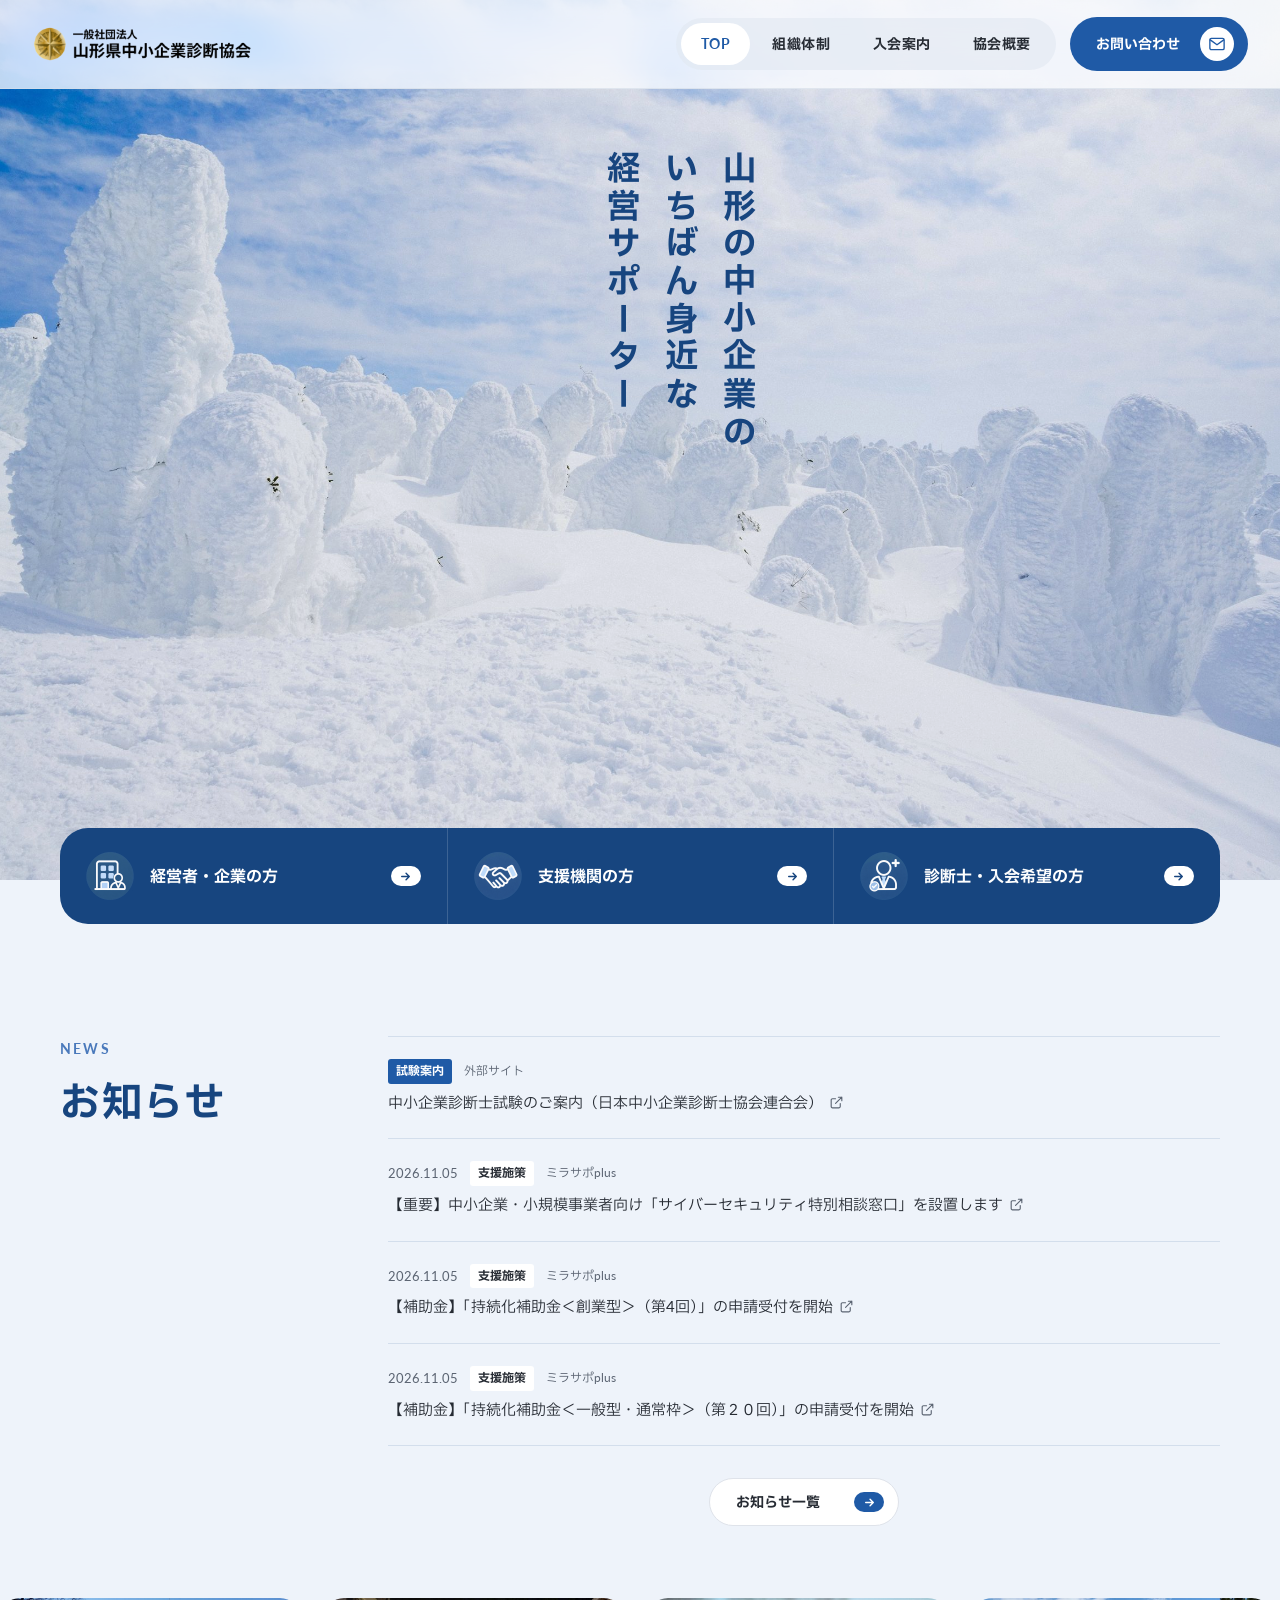
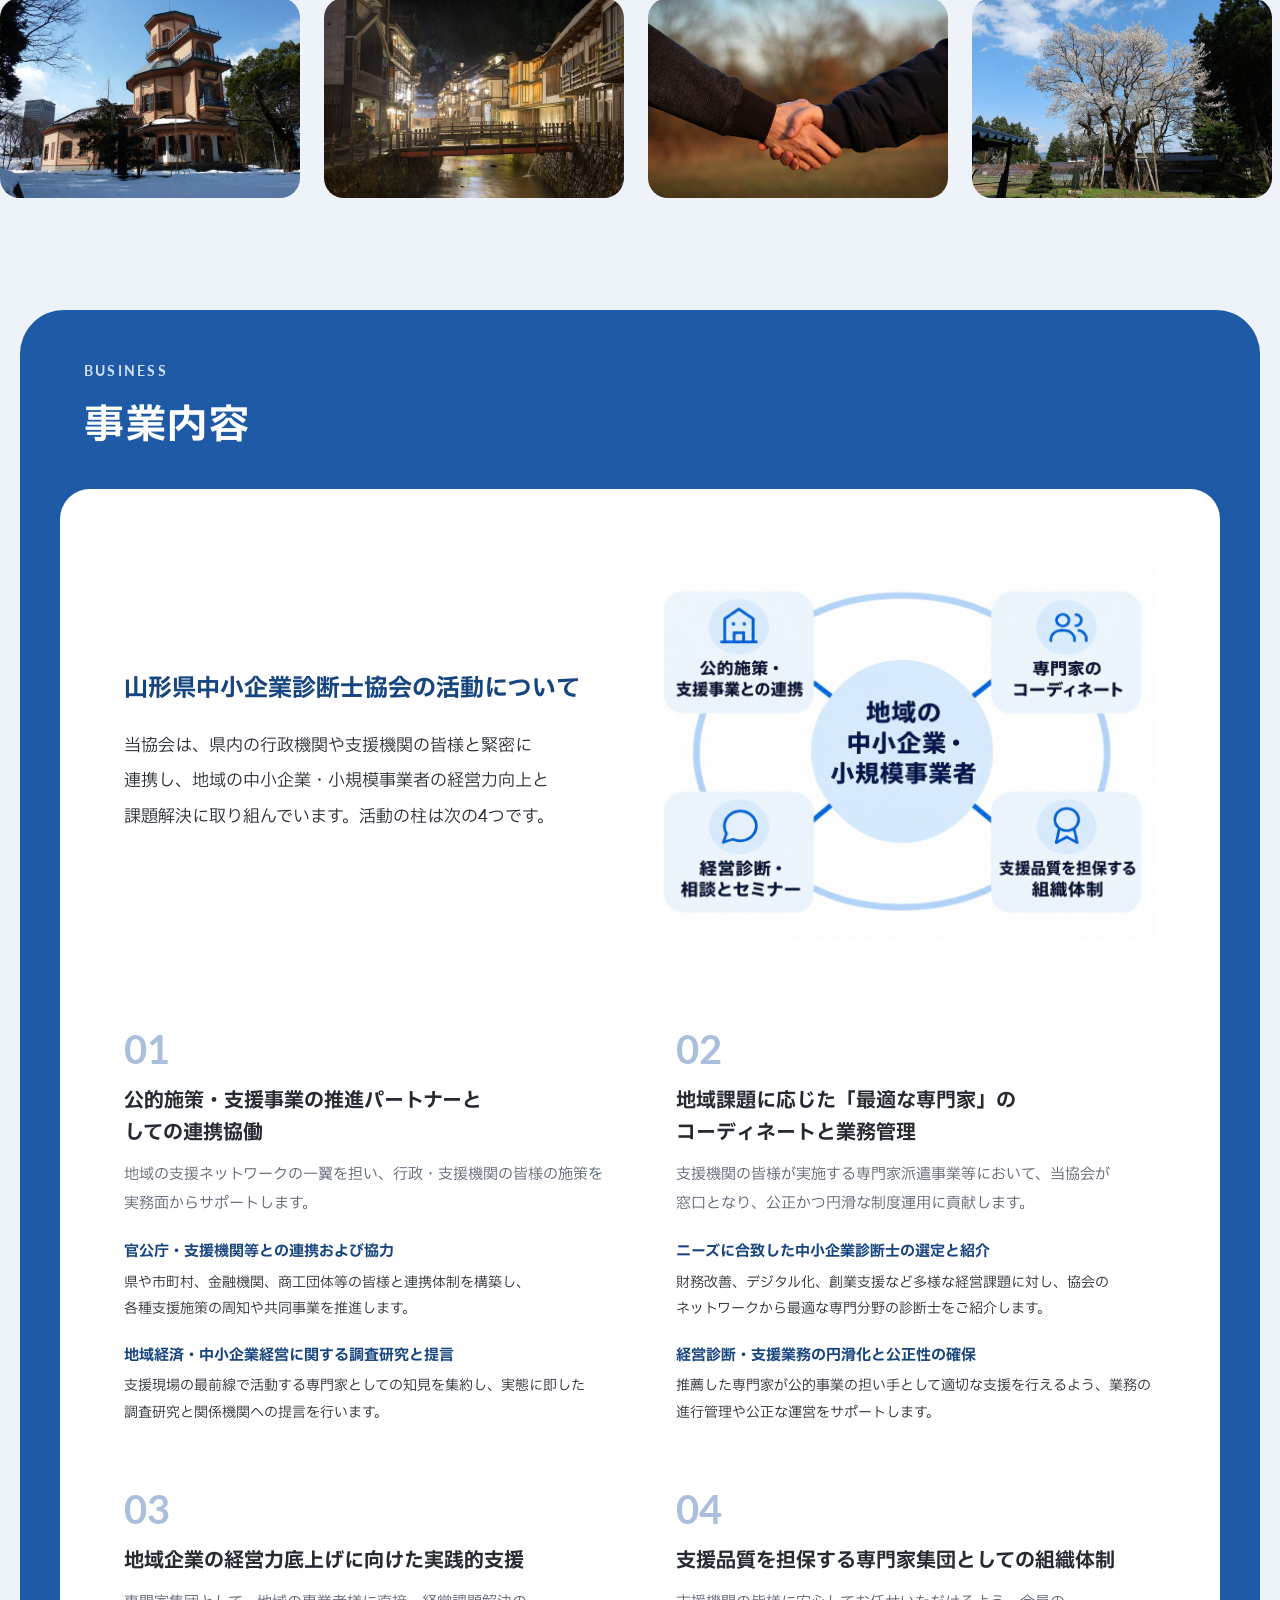
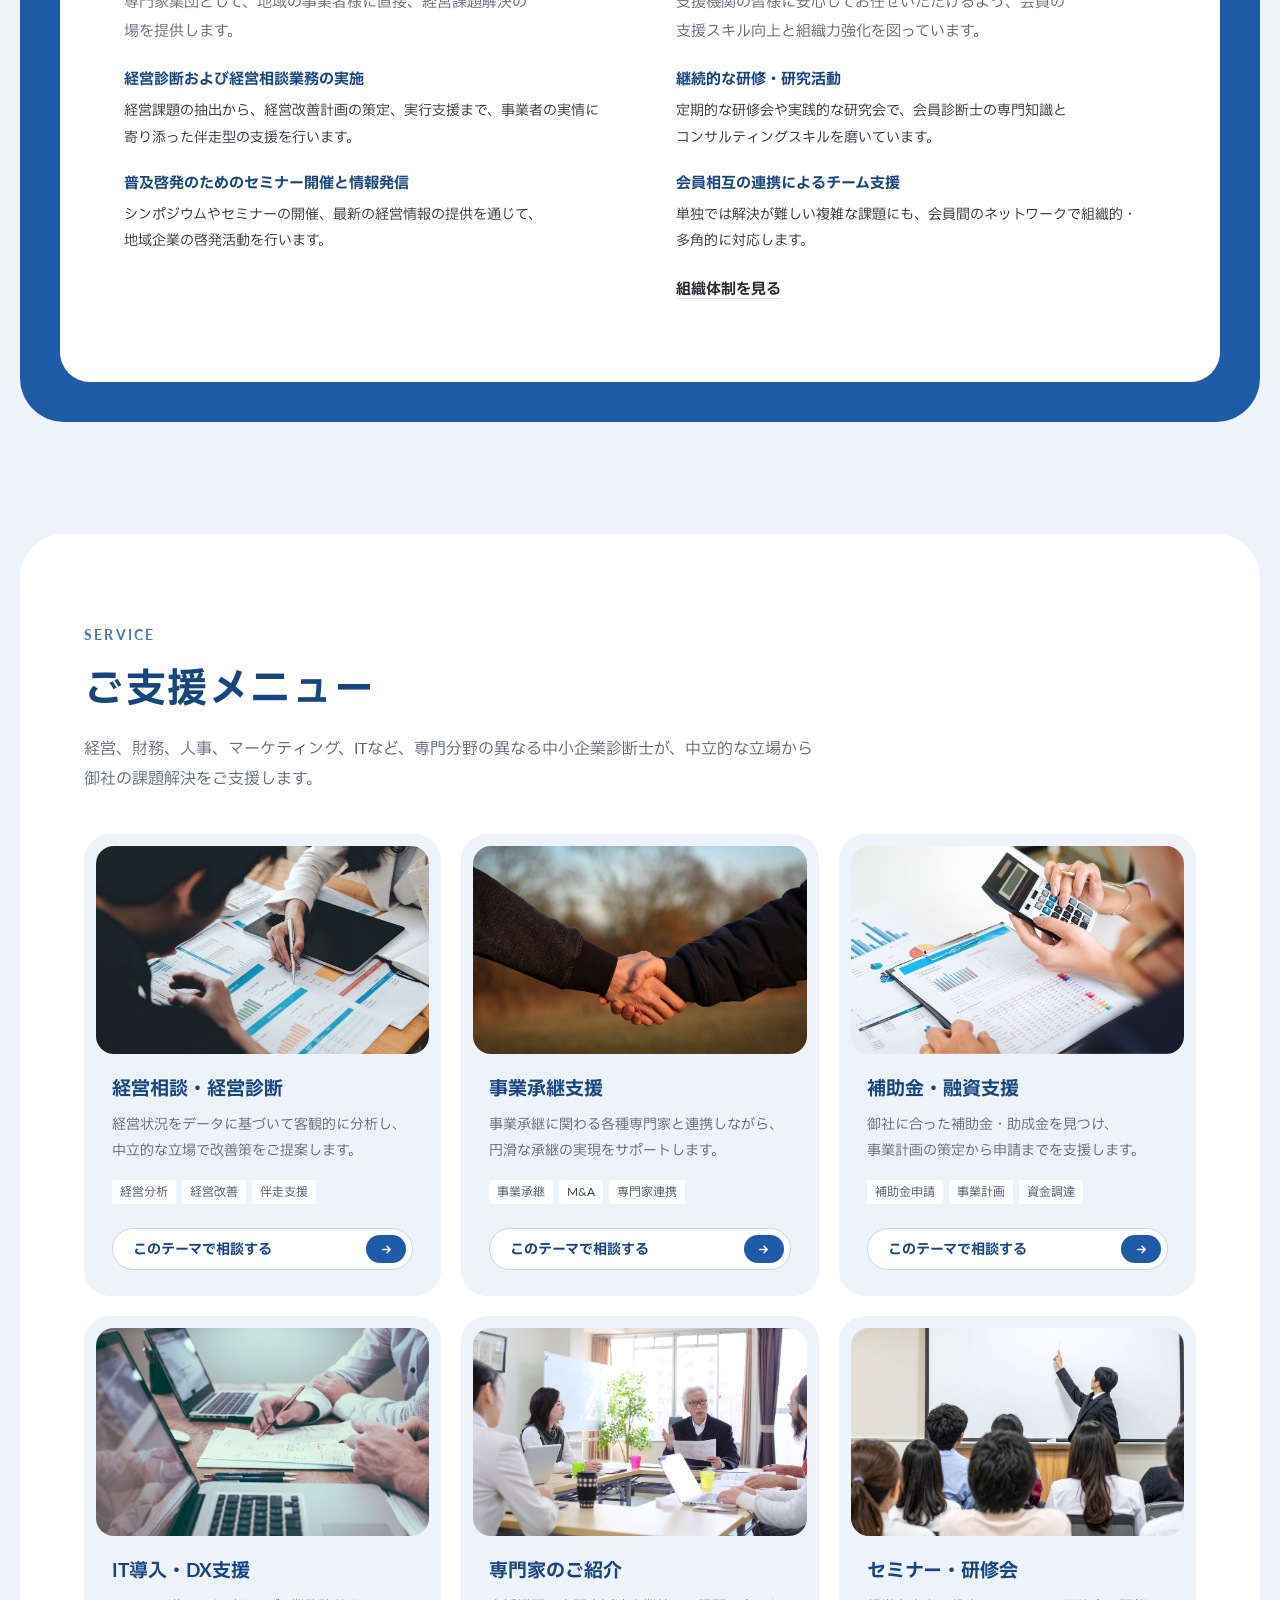
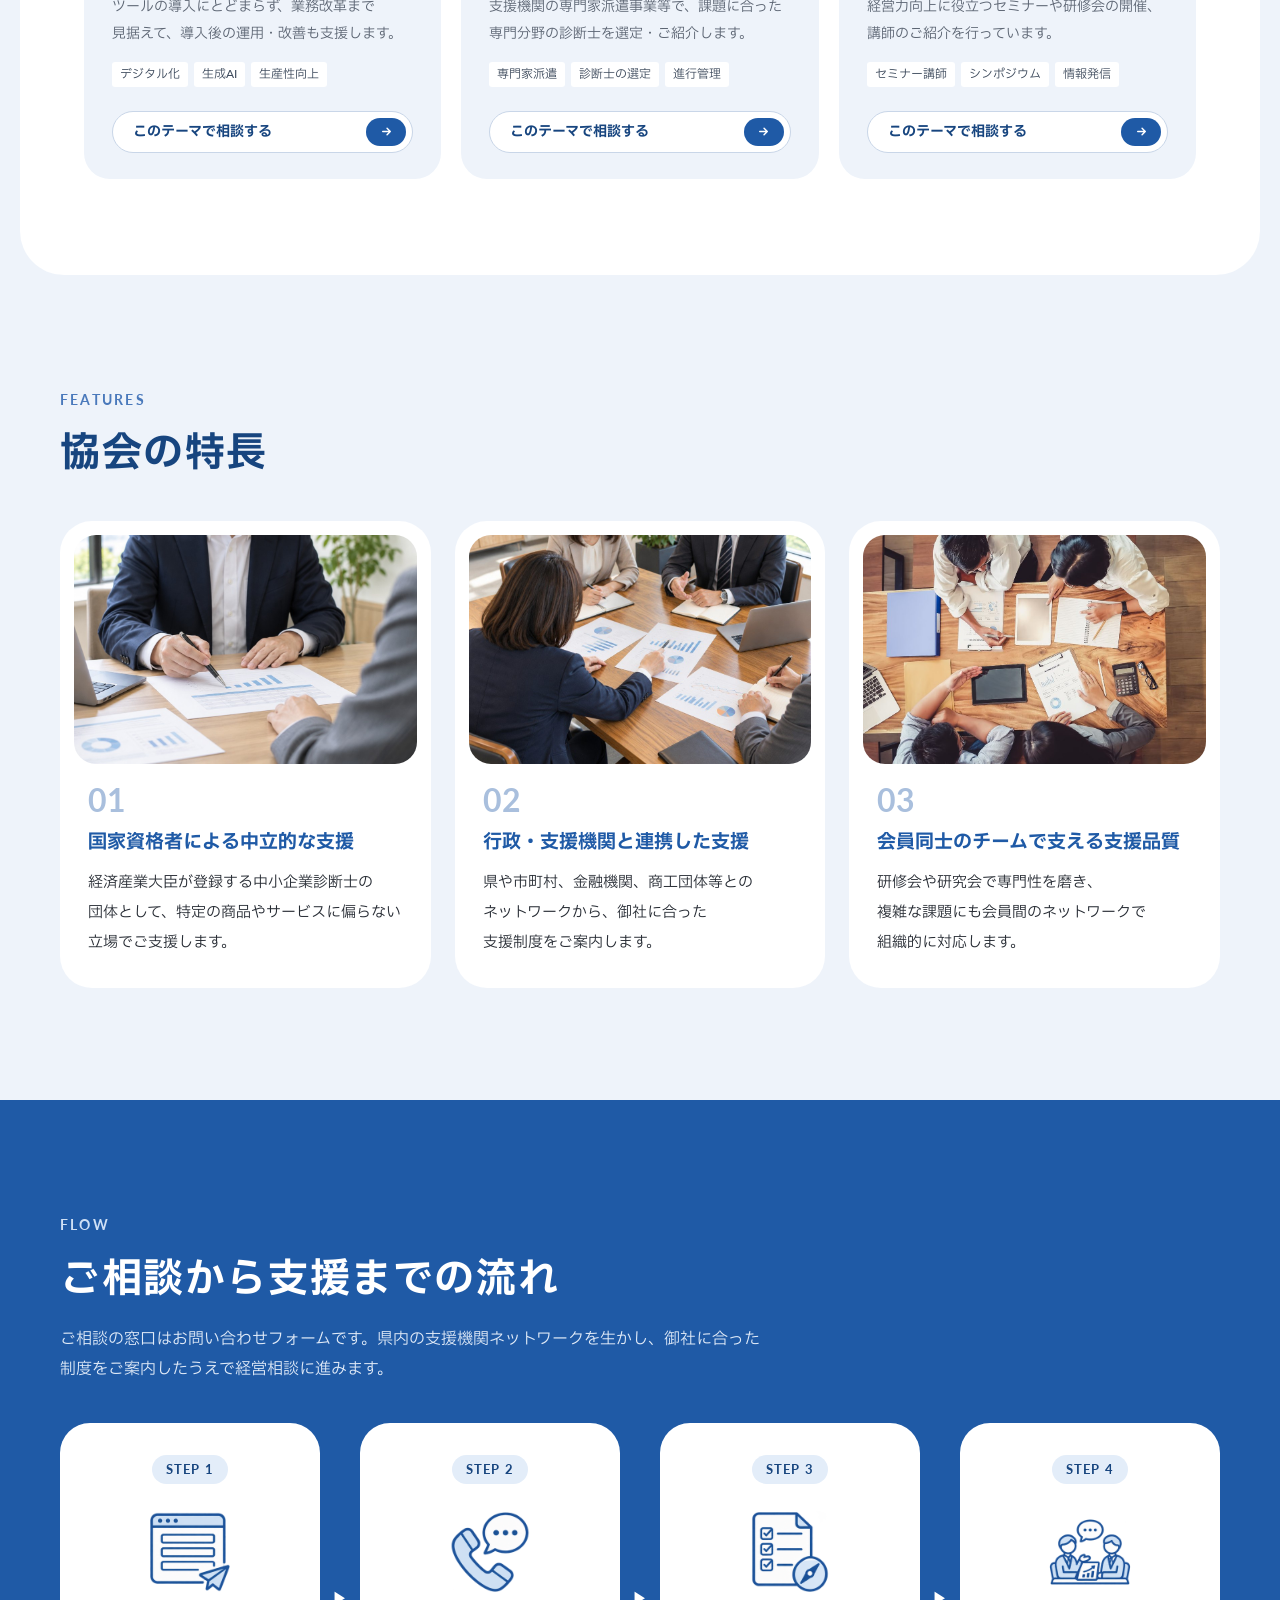
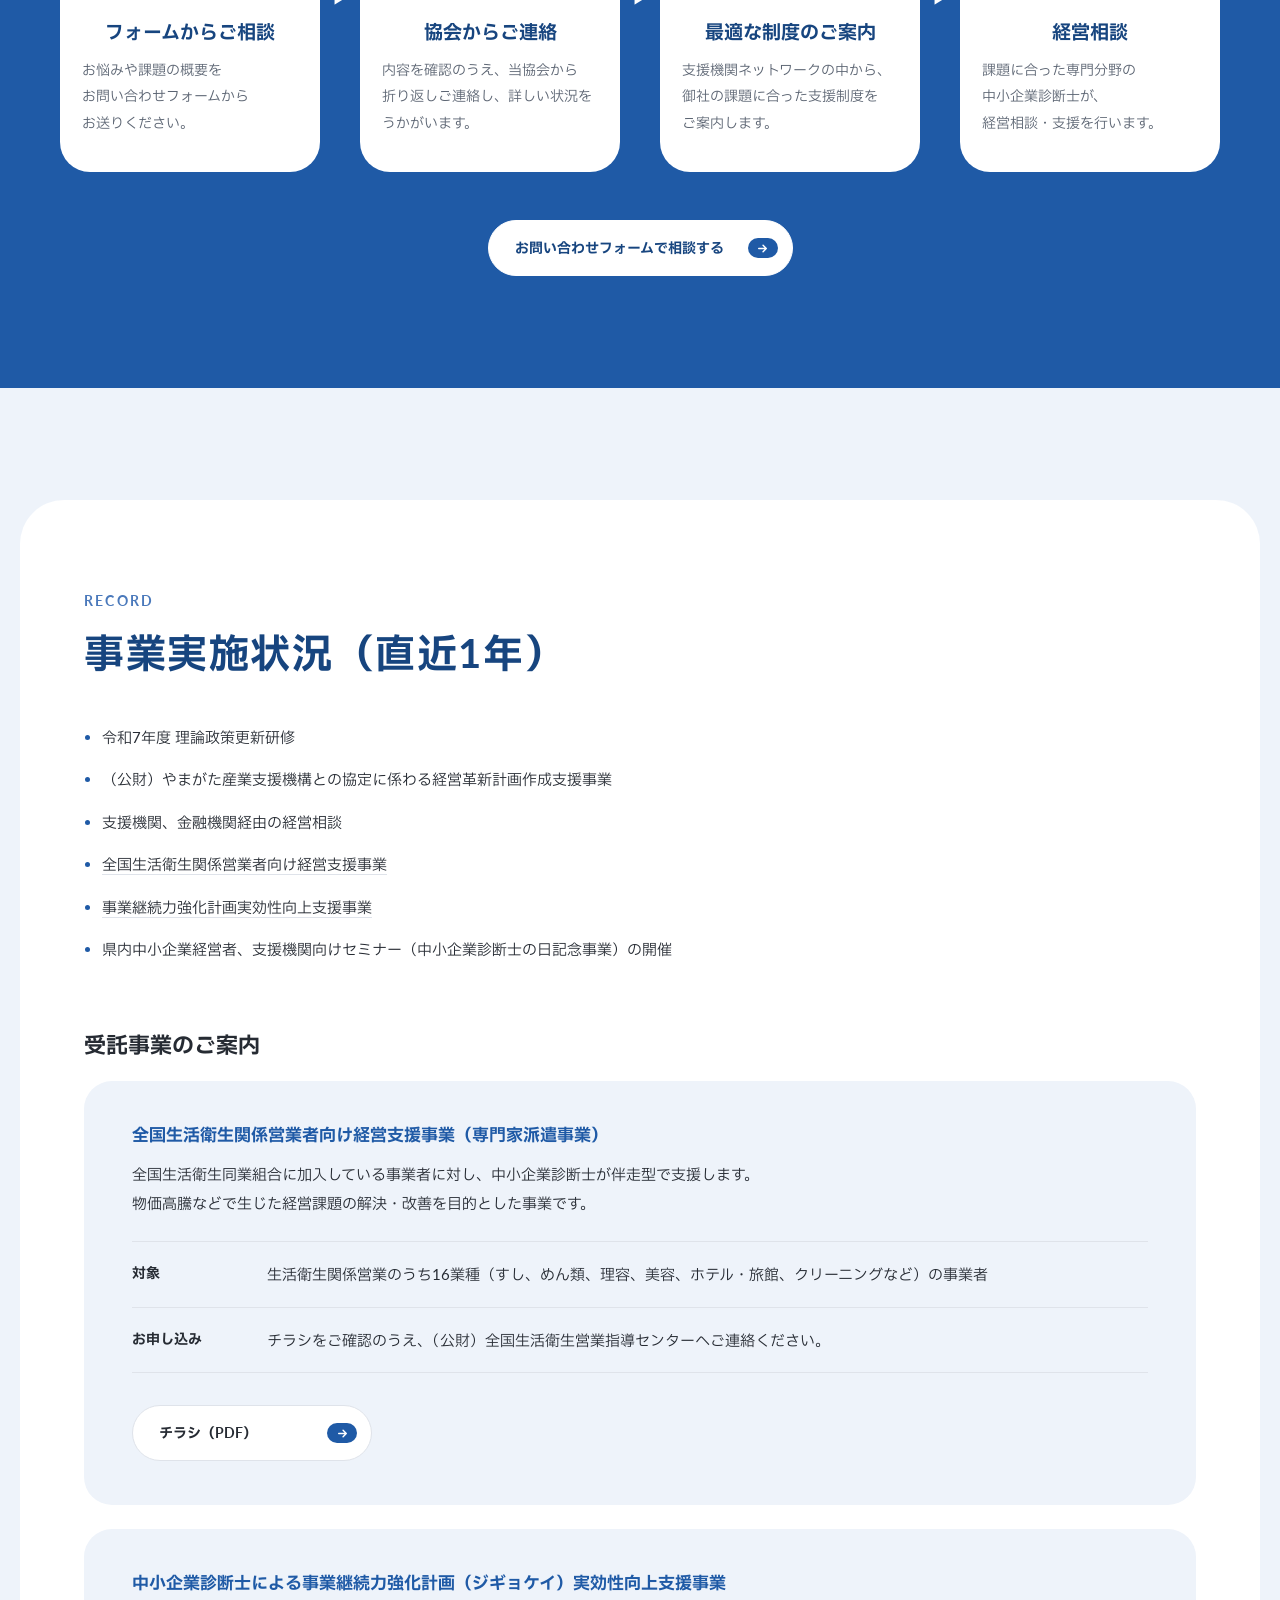
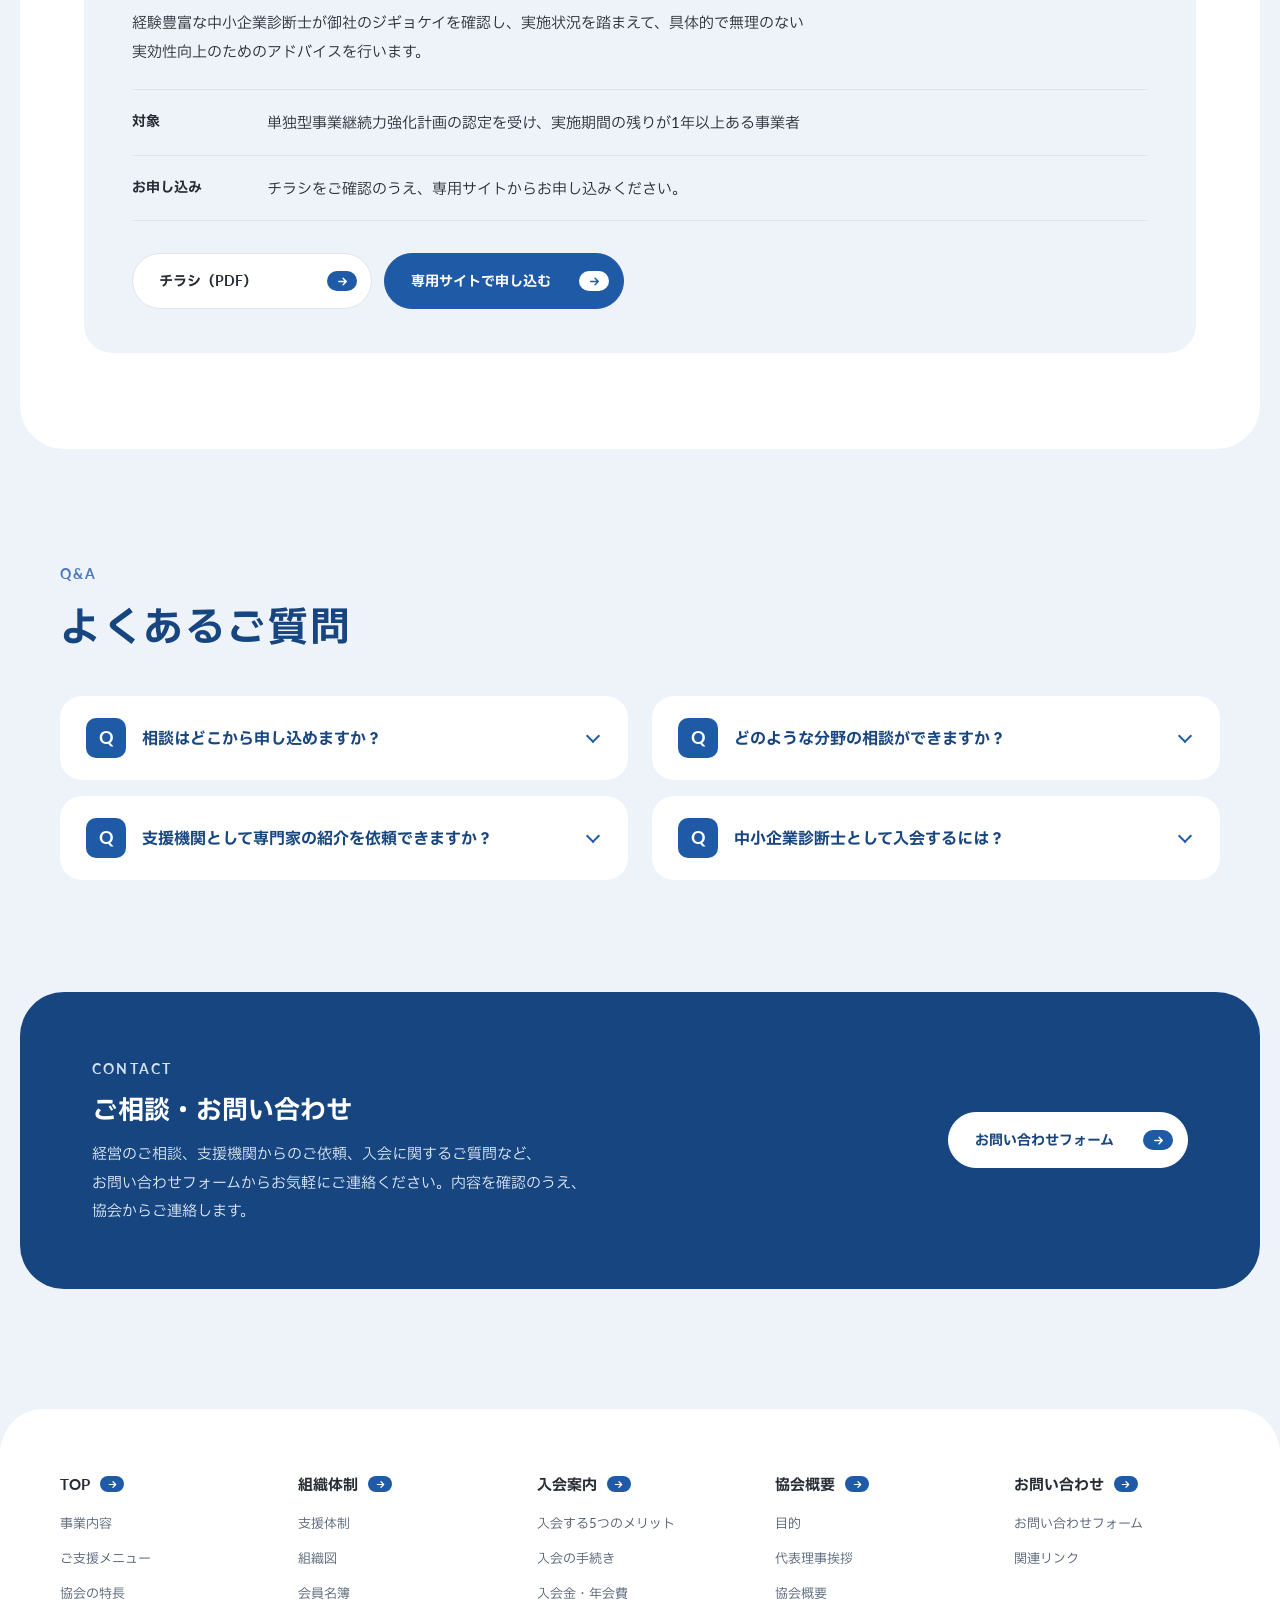
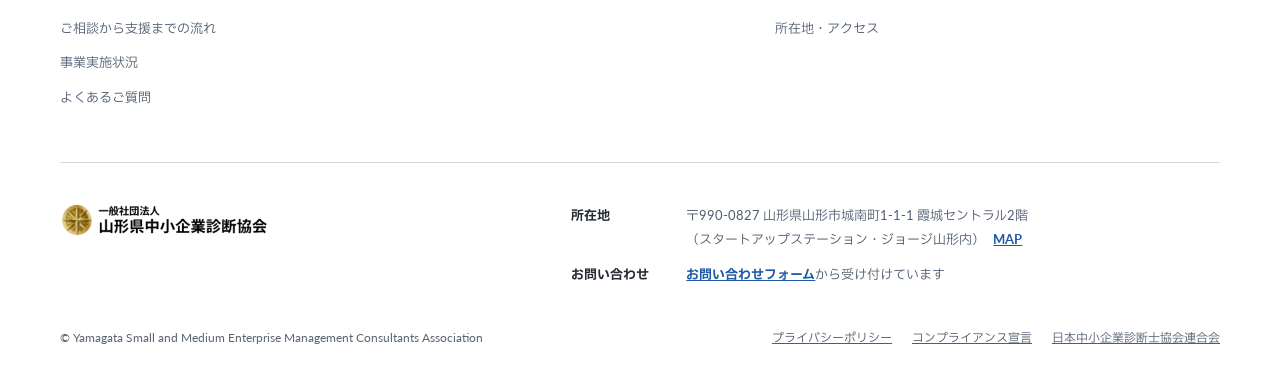
==== commit 21787747: "写真クレジットを廃止：表記不要の写真に差し替え" ====
--- a/index.html
+++ b/index.html
@@ -9,13 +9,13 @@
 <link rel="preconnect" href="https://fonts.googleapis.com">
 <link rel="preconnect" href="https://fonts.gstatic.com" crossorigin>
 <link href="https://fonts.googleapis.com/css2?family=IBM+Plex+Sans+JP:wght@400;500;700&family=Lato:wght@400;700&display=swap" rel="stylesheet">
-<link rel="stylesheet" href="assets/style.css?v=427d2ac8">
+<link rel="stylesheet" href="assets/style.css?v=987c7f31">
 </head>
 <body class="page-index">
 <svg xmlns="http://www.w3.org/2000/svg" style="display:none"><symbol id="i-chart" viewBox="0 0 24 24"><path d="M4 20h16"/><path d="M7 16v-4M12 16V8M17 16V5"/></symbol><symbol id="i-repeat" viewBox="0 0 24 24"><path d="M17 2l4 4-4 4"/><path d="M3 12v-2a4 4 0 0 1 4-4h14"/><path d="M7 22l-4-4 4-4"/><path d="M21 12v2a4 4 0 0 1-4 4H3"/></symbol><symbol id="i-yen" viewBox="0 0 24 24"><circle cx="12" cy="12" r="9.5"/><path d="M8 6.5l4 5 4-5M12 11.5V18M8.5 12.5h7M8.5 15.5h7"/></symbol><symbol id="i-monitor" viewBox="0 0 24 24"><rect x="2.5" y="3.5" width="19" height="13" rx="2"/><path d="M8 20.5h8M12 16.5v4"/></symbol><symbol id="i-seminar" viewBox="0 0 24 24"><rect x="3" y="3" width="18" height="12" rx="1.5"/><path d="M12 15v3.5M8 21l4-2.5 4 2.5M7 11l3-3 2.5 2.5L17 6"/></symbol><symbol id="i-doc" viewBox="0 0 24 24"><path d="M14 2.5H6.5a2 2 0 0 0-2 2v15a2 2 0 0 0 2 2h11a2 2 0 0 0 2-2V8z"/><path d="M14 2.5V8h5.5M8.5 13h7M8.5 17h7"/></symbol><symbol id="i-mail" viewBox="0 0 24 24"><rect x="2.5" y="4.5" width="19" height="15" rx="2"/><path d="M3 6.5l9 6.5 9-6.5"/></symbol><symbol id="i-pin" viewBox="0 0 24 24"><path d="M20 10c0 6.5-8 12-8 12s-8-5.5-8-12a8 8 0 0 1 16 0z"/><circle cx="12" cy="10" r="2.8"/></symbol><symbol id="i-link" viewBox="0 0 24 24"><path d="M10 14a4.5 4.5 0 0 0 6.4 0l3.2-3.2a4.5 4.5 0 0 0-6.4-6.4l-1.1 1.1"/><path d="M14 10a4.5 4.5 0 0 0-6.4 0l-3.2 3.2a4.5 4.5 0 0 0 6.4 6.4l1.1-1.1"/></symbol><symbol id="i-shield" viewBox="0 0 24 24"><path d="M12 2.5l8 3v6c0 5-3.5 8.5-8 10-4.5-1.5-8-5-8-10v-6z"/><path d="M8.5 12l2.5 2.5 4.5-5"/></symbol><symbol id="i-talk" viewBox="0 0 24 24"><path d="M20.5 11.5a8 8 0 0 1-11.6 7.1L3.5 20.5l1.9-5.1A8 8 0 1 1 20.5 11.5z"/></symbol><symbol id="i-users" viewBox="0 0 24 24"><circle cx="9" cy="8" r="3.5"/><path d="M2.5 20.5v-1a5 5 0 0 1 5-5h3a5 5 0 0 1 5 5v1"/><path d="M16 4.6a3.5 3.5 0 0 1 0 6.8M21.5 20.5v-1a5 5 0 0 0-3.5-4.8"/></symbol><symbol id="i-userplus" viewBox="0 0 24 24"><circle cx="9" cy="8" r="3.5"/><path d="M2.5 20.5v-1a5 5 0 0 1 5-5h3a5 5 0 0 1 5 5v1M19 8v6M16 11h6"/></symbol><symbol id="i-building" viewBox="0 0 24 24"><path d="M3 21h18M5 21V8l7-5 7 5v13M9.5 21v-5h5v5M9 11h.01M15 11h.01"/></symbol><symbol id="i-book" viewBox="0 0 24 24"><path d="M2.5 4h6a3.5 3.5 0 0 1 3.5 3.5V21a3 3 0 0 0-3-3H2.5zM21.5 4h-6A3.5 3.5 0 0 0 12 7.5V21a3 3 0 0 1 3-3h6.5z"/></symbol><symbol id="i-search" viewBox="0 0 24 24"><circle cx="11" cy="11" r="7"/><path d="M20.5 20.5l-4.5-4.5"/></symbol><symbol id="i-clipboard" viewBox="0 0 24 24"><path d="M16 4.5h2a2 2 0 0 1 2 2v13a2 2 0 0 1-2 2H6a2 2 0 0 1-2-2v-13a2 2 0 0 1 2-2h2"/><rect x="8" y="2.5" width="8" height="4" rx="1"/><path d="M8.5 12h7M8.5 16h5"/></symbol><symbol id="i-award" viewBox="0 0 24 24"><circle cx="12" cy="9" r="6"/><path d="M8.5 14L7 22l5-3 5 3-1.5-8"/></symbol><symbol id="i-arrow" viewBox="0 0 24 24"><path d="M5 12h14M13 6l6 6-6 6"/></symbol><symbol id="i-chev" viewBox="0 0 24 24"><path d="M9 6l6 6-6 6"/></symbol><symbol id="i-down" viewBox="0 0 24 24"><path d="M6 9l6 6 6-6"/></symbol><symbol id="i-alert" viewBox="0 0 24 24"><circle cx="12" cy="12" r="9.5"/><path d="M12 7.5v5.5M12 16.5h.01"/></symbol><symbol id="i-megaphone" viewBox="0 0 24 24"><path d="M3 10.5v3l15 5.5V5z"/><path d="M7.5 14.6l1 4.4a1.5 1.5 0 0 0 1.5 1.2h1.3a1 1 0 0 0 1-1.2l-.8-3"/><path d="M21 9.5v5"/></symbol><symbol id="i-out" viewBox="0 0 24 24"><path d="M18 13.5v5a2 2 0 0 1-2 2H5.5a2 2 0 0 1-2-2V8a2 2 0 0 1 2-2h5"/><path d="M15 3.5h5.5V9M10.5 13.5l10-10"/></symbol><symbol id="i-close" viewBox="0 0 24 24"><path d="M6 6l12 12M18 6L6 18"/></symbol><symbol id="i-download" viewBox="0 0 24 24"><path d="M12 3.5v12M7 10.5l5 5 5-5M4 20.5h16"/></symbol></svg>
 <header class="site-header site-header--overlay">
   <div class="site-header__inner">
-    <a class="site-logo" href="index.html"><img class="site-logo__color" src="assets/img/logo.png" alt="一般社団法人山形県中小企業診断士協会" width="630" height="102"><img class="site-logo__white" src="assets/img/logo-white.png" alt="" width="630" height="102"></a>
+    <a class="site-logo" href="index.html"><img class="site-logo__color" src="assets/img/logo.png" alt="一般社団法人山形県中小企業診断士協会" width="630" height="102"></a>
     <nav class="gnav" aria-label="メインメニュー">
       <ul class="gnav__list">
         <li><a href="index.html" aria-current="page">TOP</a></li>
@@ -52,7 +52,7 @@
 <div class="opening" aria-hidden="true"><img src="assets/img/logo.png" alt="" width="630" height="102"></div>
 <section class="fv">
   <div class="fv__visual">
-    <img src="assets/img/juhyo-zao.jpg" alt="蔵王の樹氷と冬の青空" width="2400" height="1600">
+    <img src="assets/img/juhyo.jpg" alt="蔵王の樹氷林と冬の青空" width="2400" height="1600">
     <div class="fv__inner">
       <h1 class="fv__copy"><span>山形の中小企業の</span><span>いちばん身近な</span><span>経営サポーター</span></h1>
     </div>
@@ -84,7 +84,7 @@
   </div>
 </section>
 
-<div class="photo-strip" aria-hidden="true"><div class="photo-strip__track"><img src="assets/img/yamagata/yamadera.jpg" alt="" width="900" height="600"><img src="assets/img/yamagata/ginzan-snow.jpg" alt="" width="900" height="600"><img src="assets/img/handshake.jpg" alt="" width="900" height="600"><img src="assets/img/yamagata/kajo-sakura.jpg" alt="" width="900" height="600"><img src="assets/img/cherry.jpg" alt="" width="900" height="600"><img src="assets/img/yamagata/okama.jpg" alt="" width="900" height="600"><img src="assets/img/analysis.jpg" alt="" width="900" height="600"><img src="assets/img/yamagata/tanada.jpg" alt="" width="900" height="600"><img src="assets/img/yamagata/shogi.jpg" alt="" width="900" height="600"><img src="assets/img/yamagata/ginzan-night.jpg" alt="" width="900" height="600"><img src="assets/img/owner.jpg" alt="" width="900" height="600"><img src="assets/img/yamagata/mogami.jpg" alt="" width="900" height="600"><img src="assets/img/yamagata/yamadera.jpg" alt="" width="900" height="600"><img src="assets/img/yamagata/ginzan-snow.jpg" alt="" width="900" height="600"><img src="assets/img/handshake.jpg" alt="" width="900" height="600"><img src="assets/img/yamagata/kajo-sakura.jpg" alt="" width="900" height="600"><img src="assets/img/cherry.jpg" alt="" width="900" height="600"><img src="assets/img/yamagata/okama.jpg" alt="" width="900" height="600"><img src="assets/img/analysis.jpg" alt="" width="900" height="600"><img src="assets/img/yamagata/tanada.jpg" alt="" width="900" height="600"><img src="assets/img/yamagata/shogi.jpg" alt="" width="900" height="600"><img src="assets/img/yamagata/ginzan-night.jpg" alt="" width="900" height="600"><img src="assets/img/owner.jpg" alt="" width="900" height="600"><img src="assets/img/yamagata/mogami.jpg" alt="" width="900" height="600"></div></div>
+<div class="photo-strip" aria-hidden="true"><div class="photo-strip__track"><img src="assets/img/yamagata/saiseikan.jpg" alt="" width="900" height="600"><img src="assets/img/yamagata/ginzan-inns.jpg" alt="" width="900" height="600"><img src="assets/img/handshake.jpg" alt="" width="900" height="600"><img src="assets/img/yamagata/kusaoka-sakura.jpg" alt="" width="900" height="600"><img src="assets/img/cherry.jpg" alt="" width="900" height="600"><img src="assets/img/yamagata/okama.jpg" alt="" width="900" height="600"><img src="assets/img/analysis.jpg" alt="" width="900" height="600"><img src="assets/img/yamagata/gassan.jpg" alt="" width="900" height="600"><img src="assets/img/yamagata/uesugi.jpg" alt="" width="900" height="600"><img src="assets/img/yamagata/ginzan-night.jpg" alt="" width="900" height="600"><img src="assets/img/owner.jpg" alt="" width="900" height="600"><img src="assets/img/yamagata/mogami.jpg" alt="" width="900" height="600"><img src="assets/img/yamagata/saiseikan.jpg" alt="" width="900" height="600"><img src="assets/img/yamagata/ginzan-inns.jpg" alt="" width="900" height="600"><img src="assets/img/handshake.jpg" alt="" width="900" height="600"><img src="assets/img/yamagata/kusaoka-sakura.jpg" alt="" width="900" height="600"><img src="assets/img/cherry.jpg" alt="" width="900" height="600"><img src="assets/img/yamagata/okama.jpg" alt="" width="900" height="600"><img src="assets/img/analysis.jpg" alt="" width="900" height="600"><img src="assets/img/yamagata/gassan.jpg" alt="" width="900" height="600"><img src="assets/img/yamagata/uesugi.jpg" alt="" width="900" height="600"><img src="assets/img/yamagata/ginzan-night.jpg" alt="" width="900" height="600"><img src="assets/img/owner.jpg" alt="" width="900" height="600"><img src="assets/img/yamagata/mogami.jpg" alt="" width="900" height="600"></div></div>
 <section class="section top-biz" id="business" aria-labelledby="h-business">
   <div class="wrap frame">
     <div class="frame__head">
@@ -478,7 +478,6 @@
       <ul>
         <li><a href="privacy-policy.html">プライバシーポリシー</a></li>
         <li><a href="compliance.html">コンプライアンス宣言</a></li>
-        <li><a href="credits.html">写真クレジット</a></li>
         <li><a href="https://www.jf-cmca.jp/" target="_blank" rel="noopener">日本中小企業診断士協会連合会</a></li>
       </ul>
     </div>
@@ -491,7 +490,6 @@
   const d = document.getElementById('drawer');
   const f = document.querySelector('.float-cta');
   const solid = () => {
-    h.classList.toggle('is-solid', window.scrollY > 40 || d.classList.contains('is-open'));
     f.classList.toggle('is-shown', window.scrollY > 600 && !d.classList.contains('is-open'));
   };
   t.addEventListener('click', () => {
--- a/assets/style.css
+++ b/assets/style.css
@@ -72,7 +72,6 @@
   transition: background-color .3s, border-color .3s;
 }
 .site-header--overlay { position: fixed; left: 0; right: 0; }
-.site-header--overlay:not(.is-solid) { background: rgba(255, 255, 255, .12); border-bottom-color: rgba(255, 255, 255, .28); }
 .site-header__inner {
   display: flex;
   align-items: center;
@@ -84,10 +83,6 @@
 }
 .site-logo { margin-right: auto; }
 .site-logo img { height: 36px; width: auto; }
-.site-logo__white { display: none; }
-.site-header--overlay:not(.is-solid) .site-logo__color { display: none; }
-.site-header--overlay:not(.is-solid) .site-logo__white { display: block; }
-
 .gnav__list {
   display: flex;
   gap: 2px;
@@ -98,11 +93,6 @@
   background: rgba(226, 232, 241, .6);
   transition: background-color .3s;
 }
-.site-header--overlay:not(.is-solid) .gnav__list { background: rgba(255, 255, 255, .16); }
-.site-header--overlay:not(.is-solid) .gnav__list > li > a { color: var(--white); }
-.site-header--overlay:not(.is-solid) .gnav__list .has-sub > a .icon { color: #eef4fc; }
-.site-header--overlay:not(.is-solid) .gnav__list > li > a:hover,
-.site-header--overlay:not(.is-solid) .gnav__list > li > a[aria-current="page"] { background: var(--white); color: var(--accent-deep); }
 .gnav__list > li { position: relative; }
 .gnav__list > li > a {
   display: block;
@@ -156,10 +146,6 @@
 .head-contact__mail { display: inline-grid; place-items: center; flex: none; width: 34px; height: 34px; border-radius: 50%; background: var(--white); color: var(--accent); }
 .head-contact__mail .icon { width: 18px; height: 18px; stroke-width: 1.8; }
 .head-contact:hover { background: var(--accent-deep); }
-.site-header--overlay:not(.is-solid) .site-header__inner > .head-contact { background: var(--white); color: var(--accent-deep); }
-.site-header--overlay:not(.is-solid) .site-header__inner > .head-contact .head-contact__mail { background: var(--accent); color: var(--white); }
-.site-header--overlay:not(.is-solid) .site-header__inner > .head-contact:hover { background: var(--light); }
-
 .menu-toggle { display: none; }
 .drawer { display: none; }
 
@@ -252,7 +238,7 @@
 .fv__visual > img { position: absolute; inset: 0; width: 100%; height: 100%; object-fit: cover; object-position: center top; }
 .fv__visual::after { content: ""; position: absolute; inset: 0; background: rgba(10, 38, 82, .08); }
 .fv__inner { position: relative; z-index: 1; height: 100%; }
-/* 写真中央の樹氷のすき間（空が下まで抜けている位置）にコピーを置く */
+/* 写真が雪と雲で明るいため、コピーは白ではなく濃紺で読ませる */
 .fv__copy {
   position: absolute;
   top: 17%;
@@ -264,7 +250,7 @@
   font-weight: 700;
   line-height: 1.75;
   letter-spacing: .14em;
-  color: var(--white);
+  color: var(--accent-deep);
 }
 .fv__copy span { display: block; }
 
@@ -299,12 +285,6 @@
 .photo-strip img { flex: none; width: 300px; height: 200px; margin-right: 24px; object-fit: cover; border-radius: var(--radius); }
 @keyframes photo-strip { to { transform: translateX(-50%); } }
 @media (prefers-reduced-motion: reduce) { .photo-strip__track { animation: none; } }
-
-.credit-list { margin: 0; padding: 0; list-style: none; }
-.credit-list li { display: grid; grid-template-columns: 180px 1fr; gap: 24px; align-items: center; padding: 20px 0; border-bottom: 1px solid var(--line); }
-.credit-list img { width: 180px; height: 120px; object-fit: cover; border-radius: var(--radius); }
-.credit-list b { display: block; margin-bottom: 4px; }
-.credit-list p { margin: 0; font-size: 14px; line-height: 1.8; color: var(--muted); }
 
 /* ---------- top: business map ---------- */
 .top-biz__inner { display: grid; grid-template-columns: 1fr 1.1fr; gap: 64px; align-items: center; }
@@ -650,7 +630,6 @@
   .site-logo img { height: 30px; }
   .gnav,
   .site-header__inner > .head-contact { display: none; }
-  .site-header--overlay:not(.is-solid) .menu-toggle { color: var(--white); }
   .site-header:has(.drawer.is-open) { background: var(--white); }
   .menu-toggle {
     display: inline-flex;
@@ -712,9 +691,6 @@
   .top-news { padding-bottom: 48px; }
   .photo-strip__track { animation-duration: 60s; }
   .photo-strip img { width: 195px; height: 130px; margin-right: 12px; }
-  .credit-list li { grid-template-columns: 105px 1fr; gap: 16px; align-items: start; }
-  .credit-list img { width: 105px; height: 70px; }
-  .credit-list p { font-size: 13px; }
   .top-service__panel { padding: 48px 20px; }
   .svc-cards { grid-template-columns: 1fr 1fr; }
   .pillars { grid-template-columns: 1fr; gap: 56px; margin-top: 64px; }
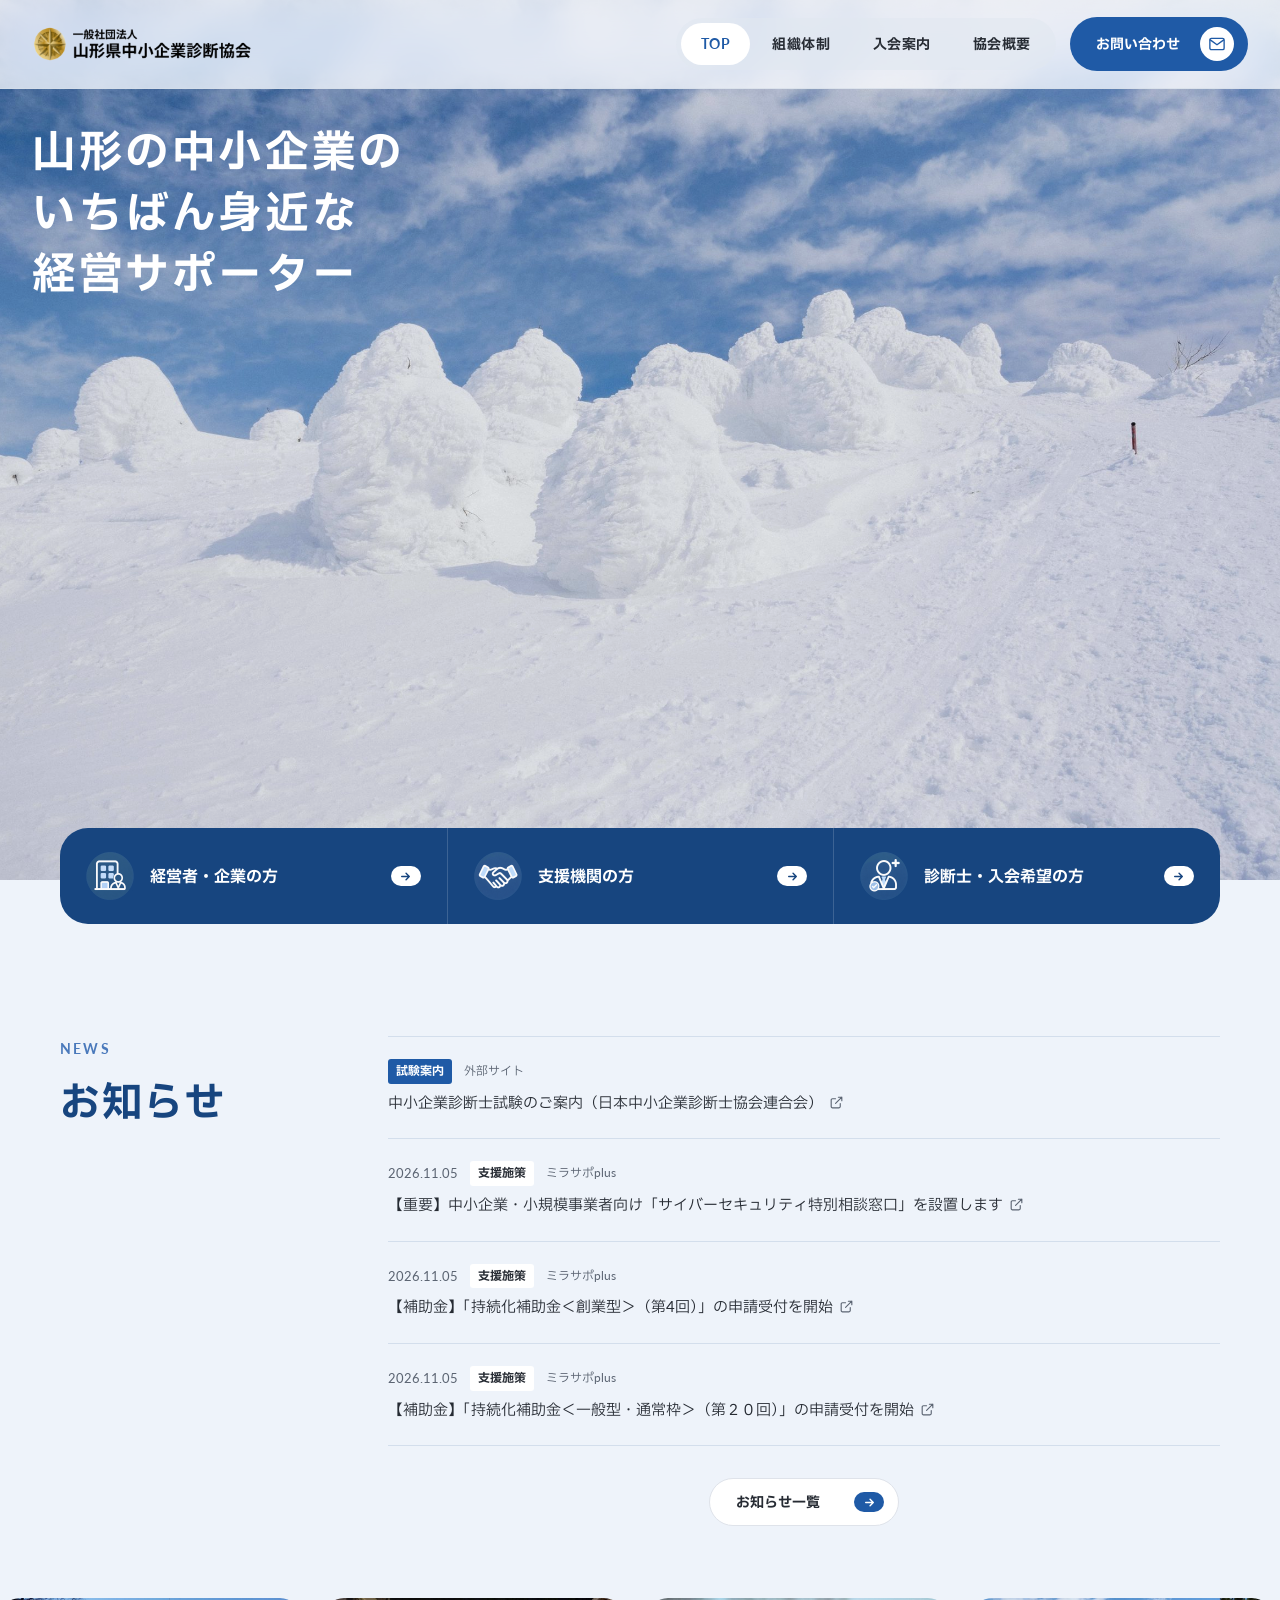
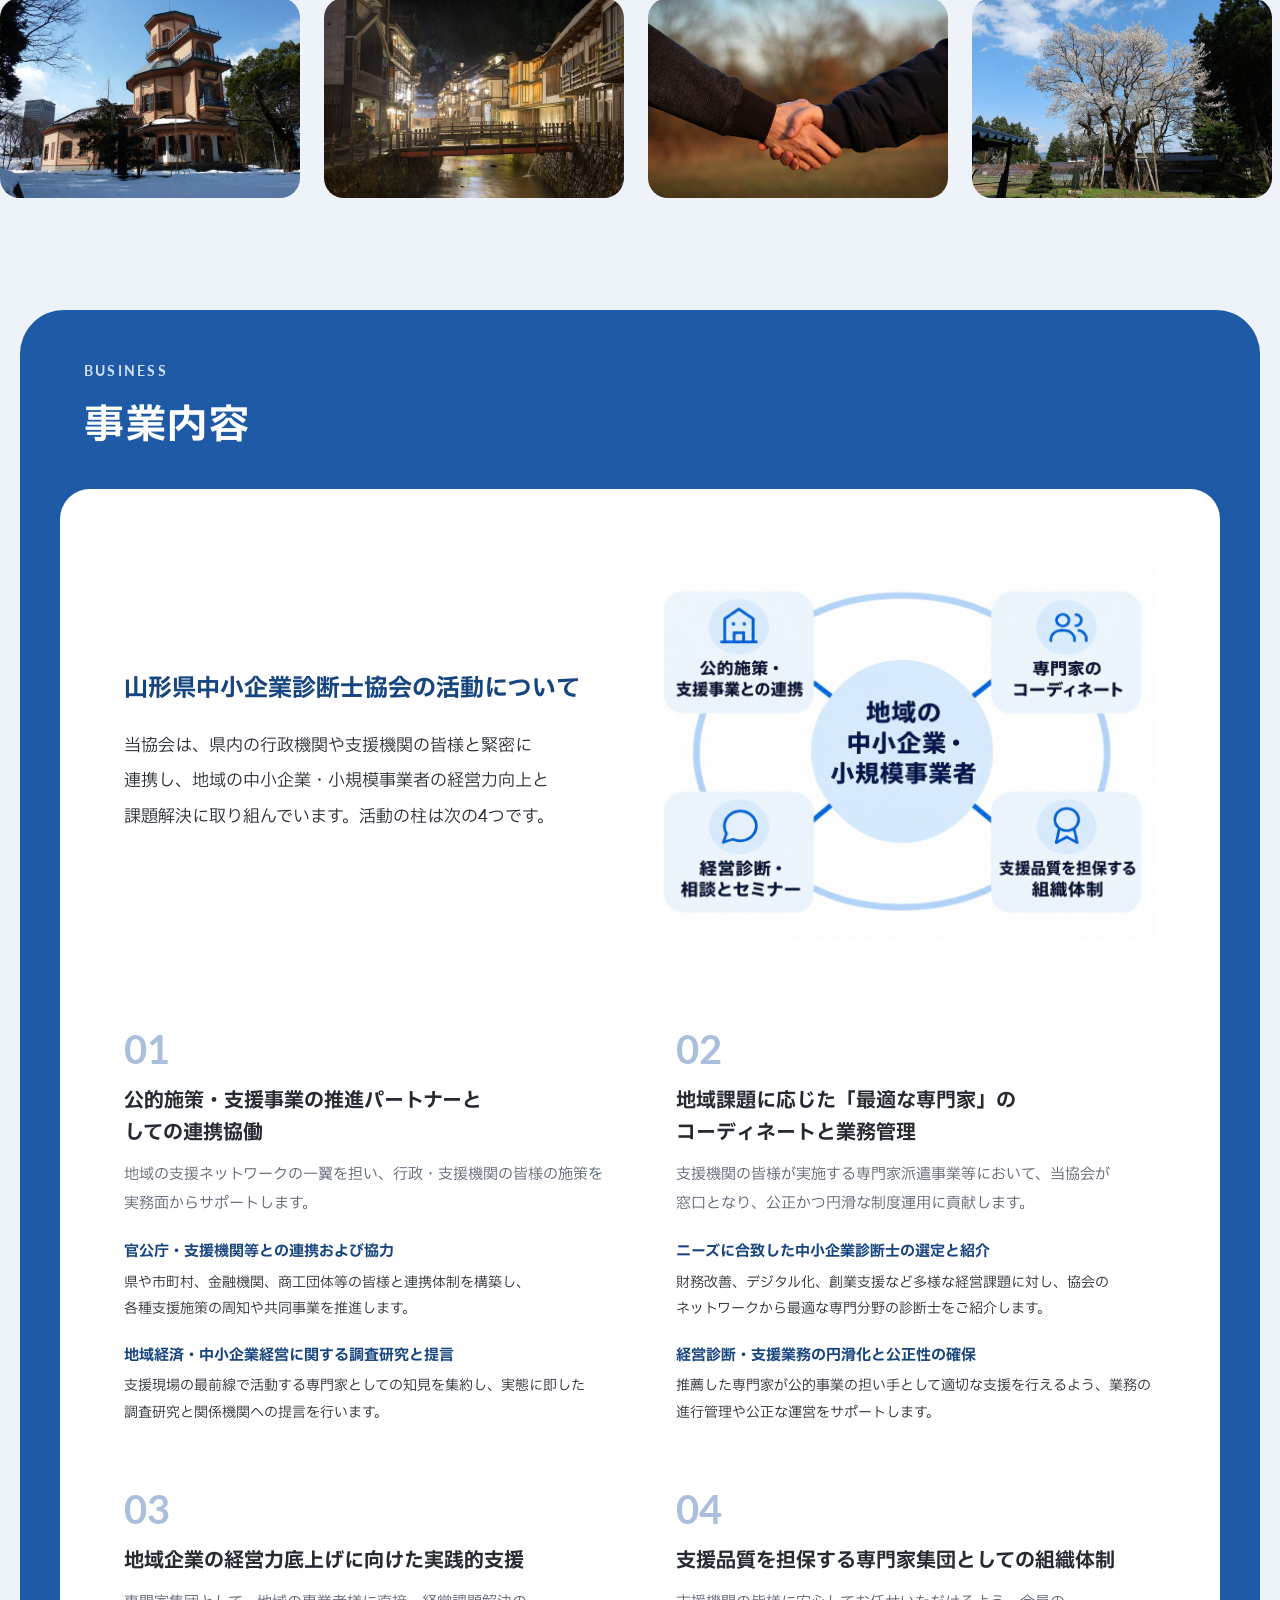
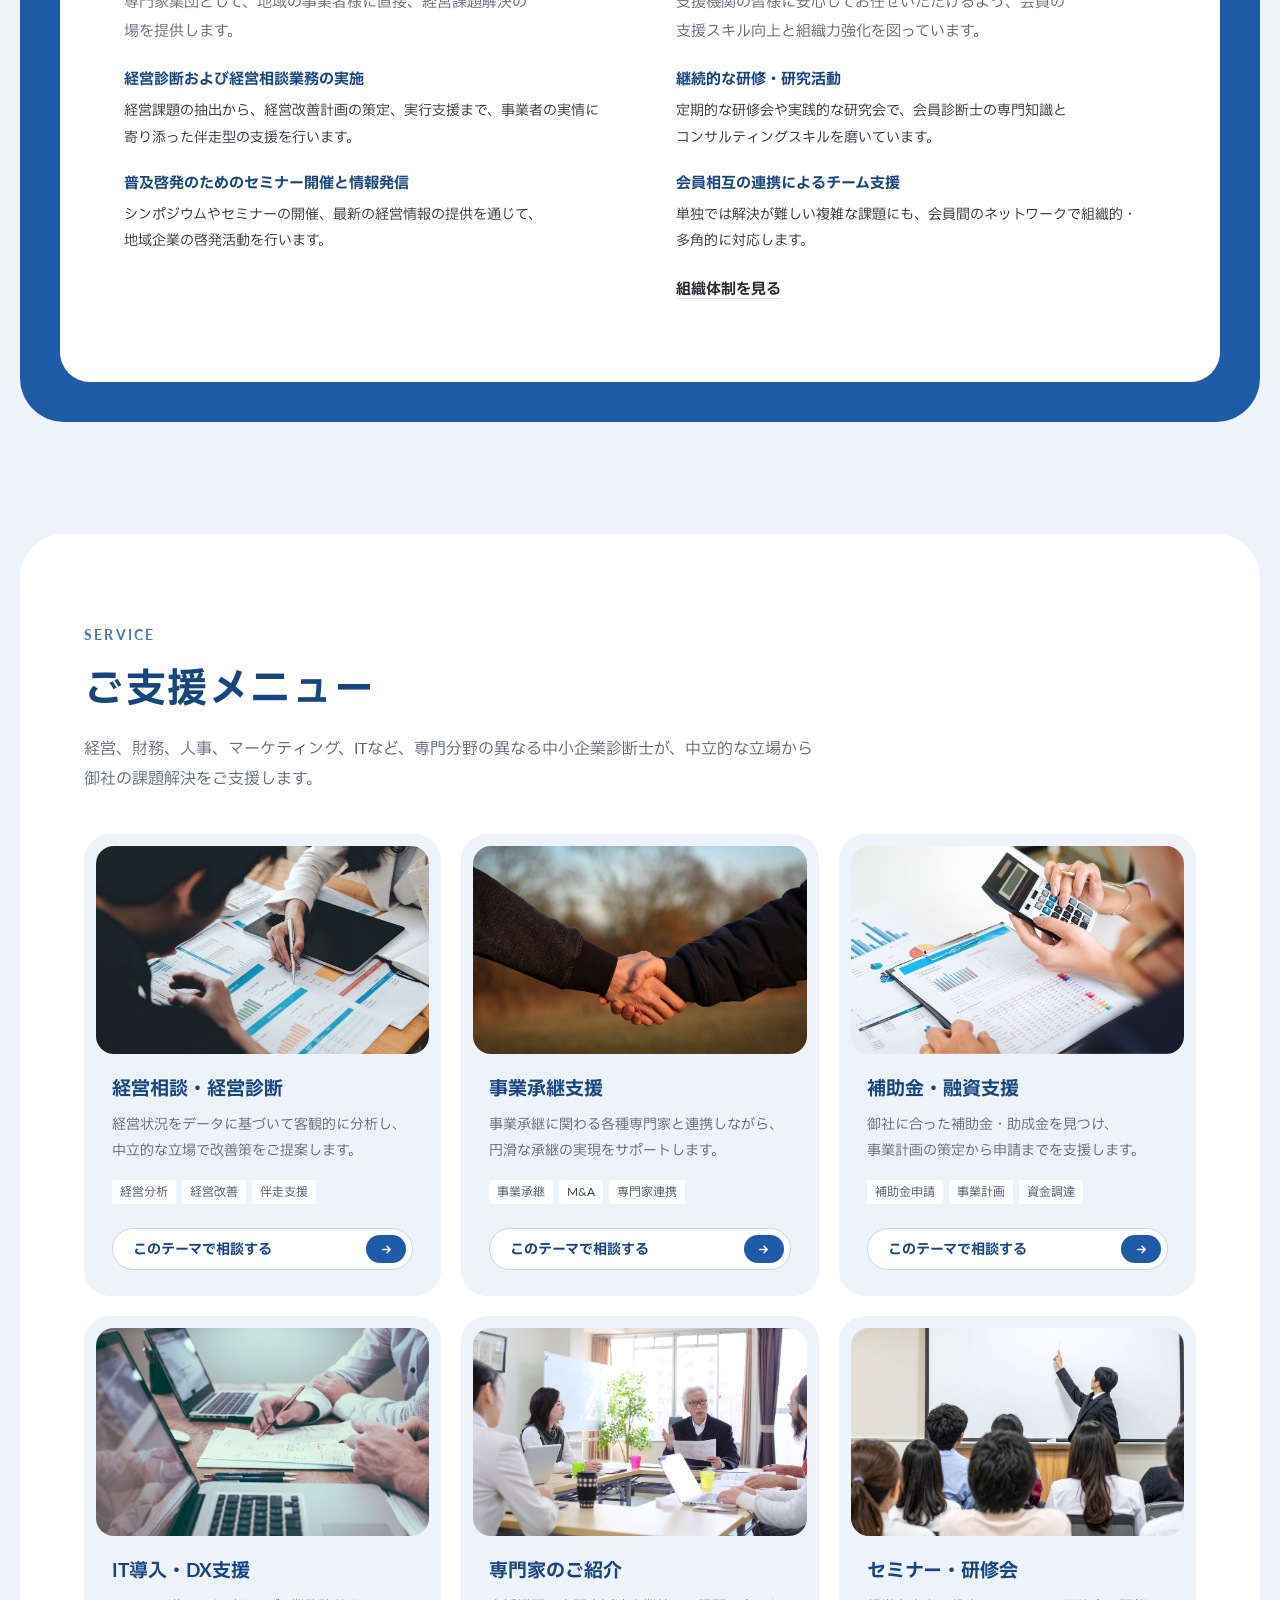
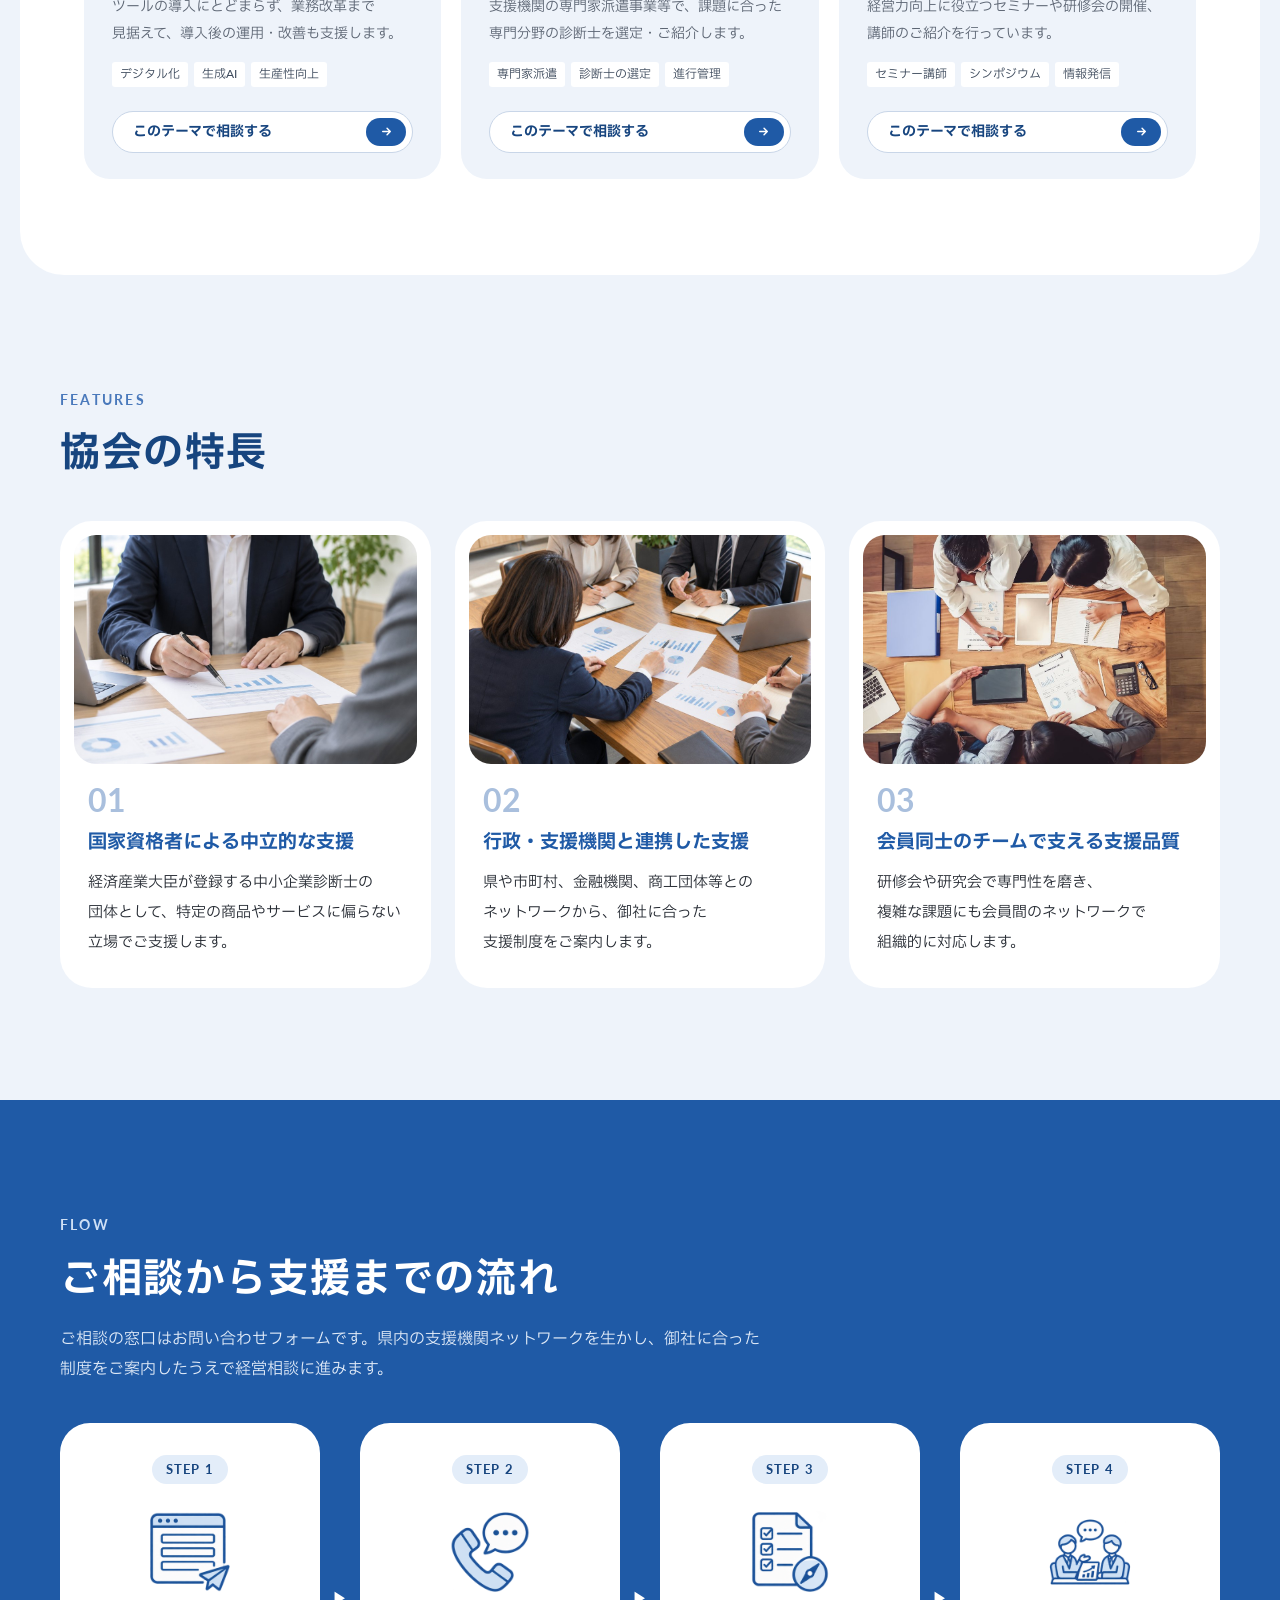
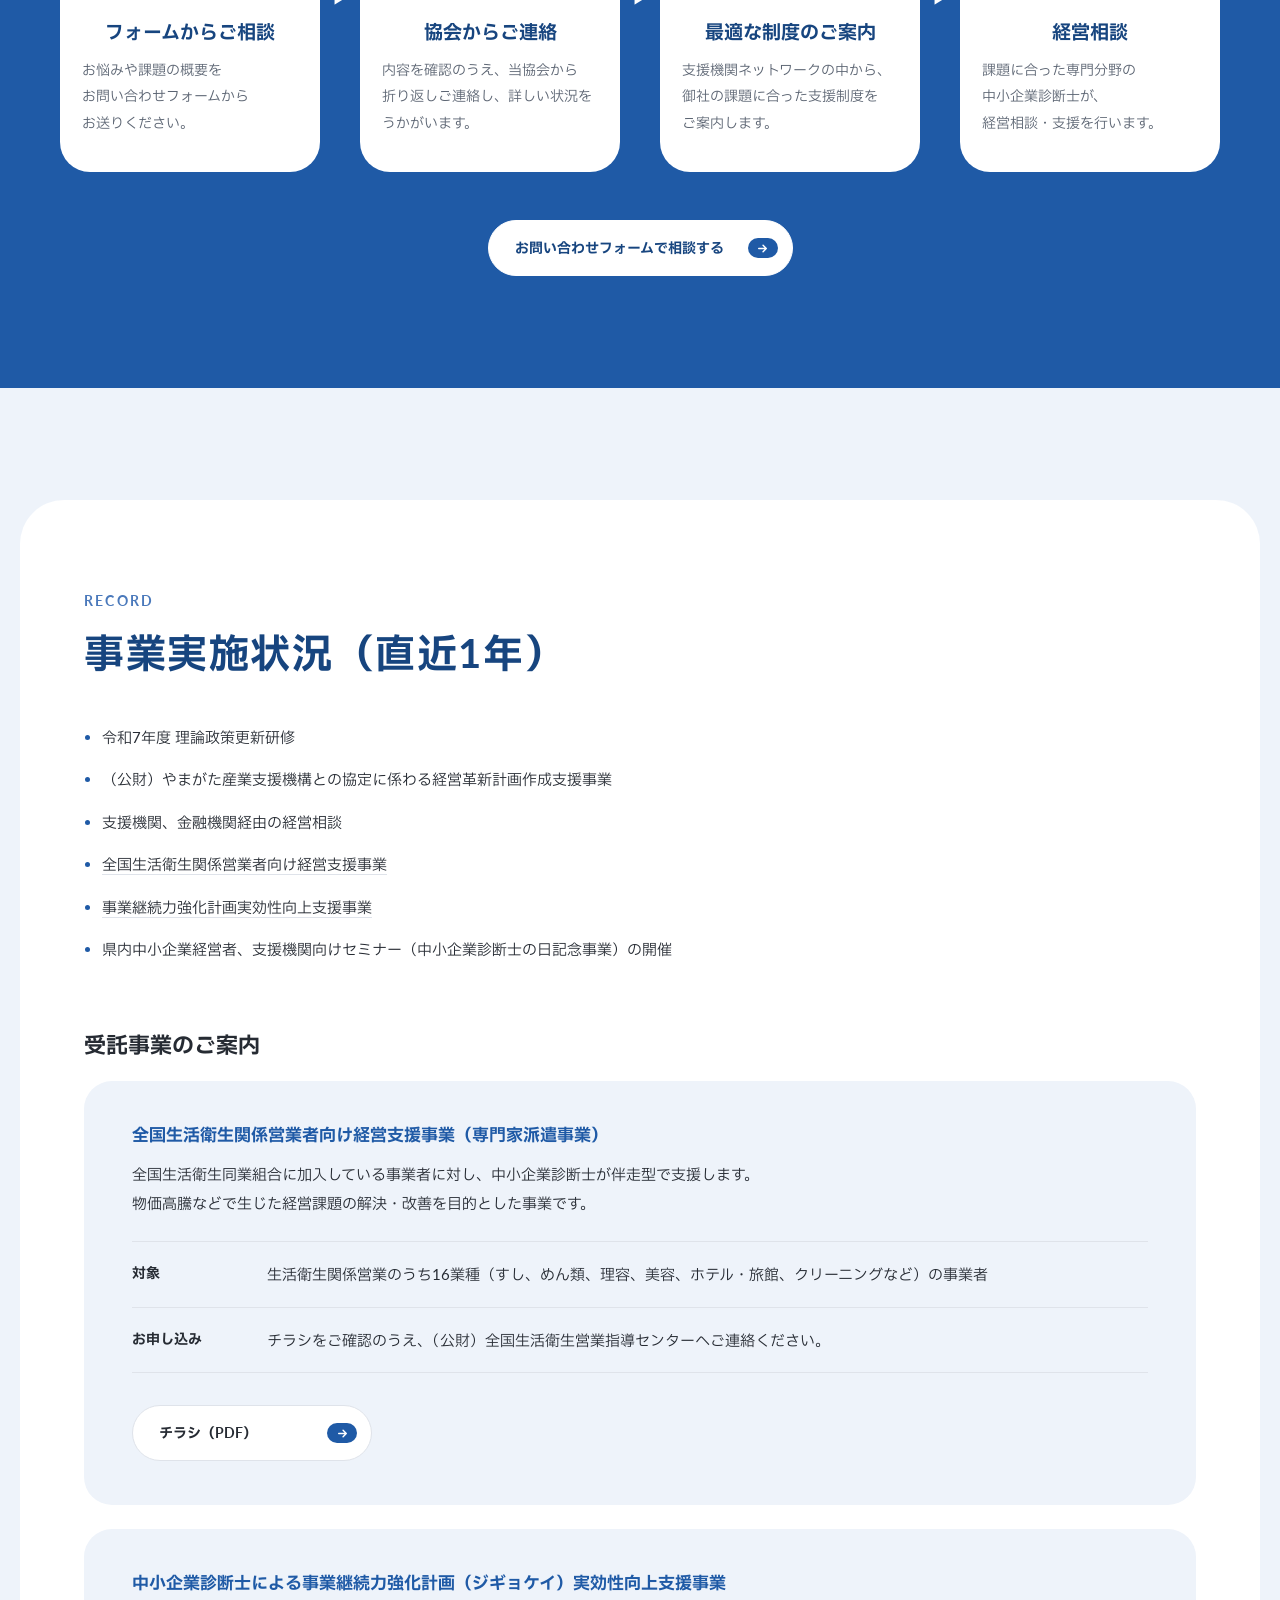
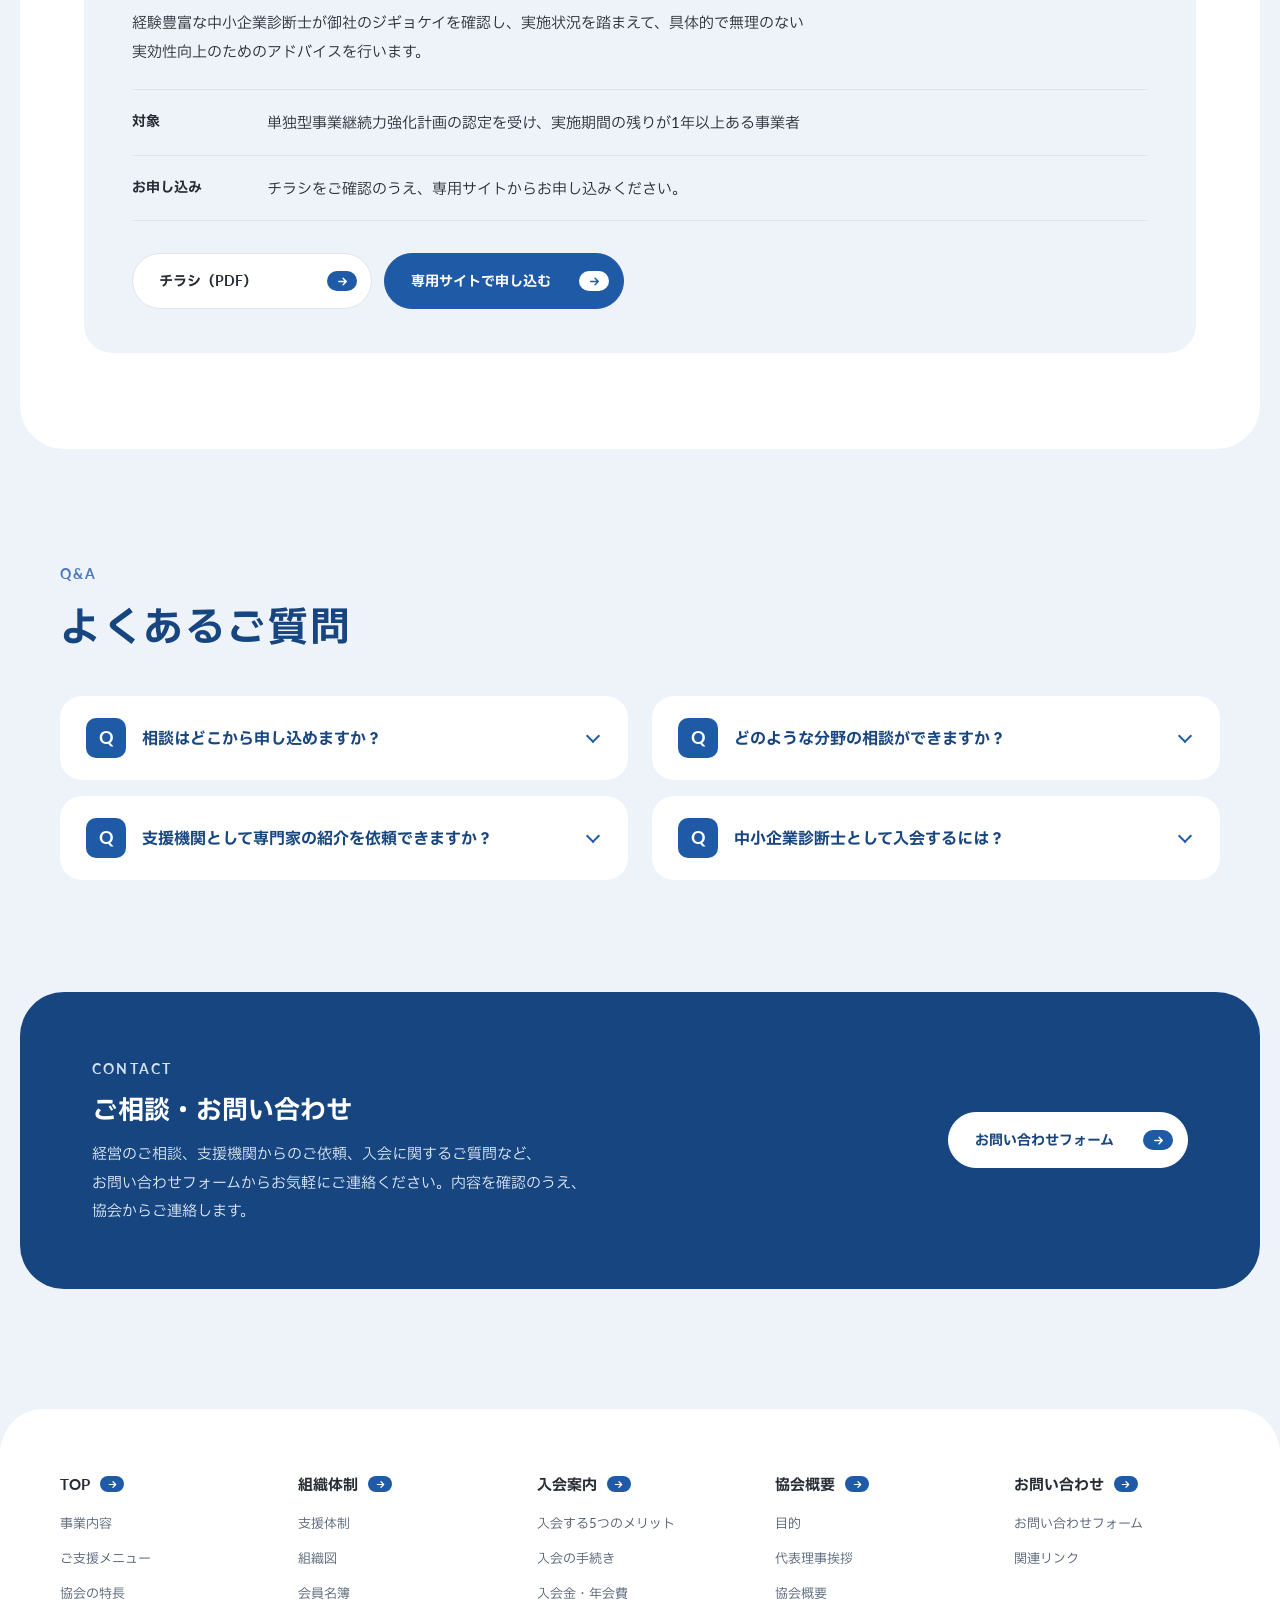
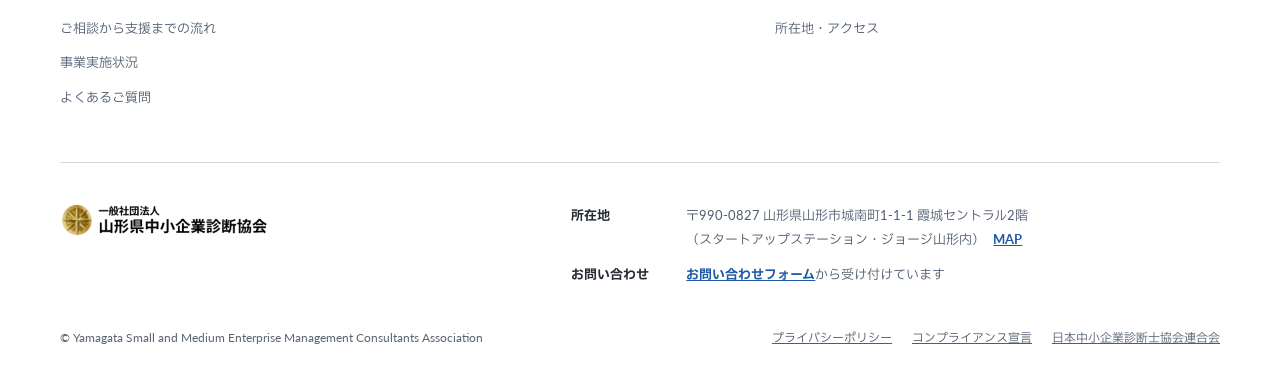
==== commit 76a628f4: "TOPの樹氷写真を差し替え、メインコピーを横書きに" ====
--- a/index.html
+++ b/index.html
@@ -9,7 +9,7 @@
 <link rel="preconnect" href="https://fonts.googleapis.com">
 <link rel="preconnect" href="https://fonts.gstatic.com" crossorigin>
 <link href="https://fonts.googleapis.com/css2?family=IBM+Plex+Sans+JP:wght@400;500;700&family=Lato:wght@400;700&display=swap" rel="stylesheet">
-<link rel="stylesheet" href="assets/style.css?v=987c7f31">
+<link rel="stylesheet" href="assets/style.css?v=333f9830">
 </head>
 <body class="page-index">
 <svg xmlns="http://www.w3.org/2000/svg" style="display:none"><symbol id="i-chart" viewBox="0 0 24 24"><path d="M4 20h16"/><path d="M7 16v-4M12 16V8M17 16V5"/></symbol><symbol id="i-repeat" viewBox="0 0 24 24"><path d="M17 2l4 4-4 4"/><path d="M3 12v-2a4 4 0 0 1 4-4h14"/><path d="M7 22l-4-4 4-4"/><path d="M21 12v2a4 4 0 0 1-4 4H3"/></symbol><symbol id="i-yen" viewBox="0 0 24 24"><circle cx="12" cy="12" r="9.5"/><path d="M8 6.5l4 5 4-5M12 11.5V18M8.5 12.5h7M8.5 15.5h7"/></symbol><symbol id="i-monitor" viewBox="0 0 24 24"><rect x="2.5" y="3.5" width="19" height="13" rx="2"/><path d="M8 20.5h8M12 16.5v4"/></symbol><symbol id="i-seminar" viewBox="0 0 24 24"><rect x="3" y="3" width="18" height="12" rx="1.5"/><path d="M12 15v3.5M8 21l4-2.5 4 2.5M7 11l3-3 2.5 2.5L17 6"/></symbol><symbol id="i-doc" viewBox="0 0 24 24"><path d="M14 2.5H6.5a2 2 0 0 0-2 2v15a2 2 0 0 0 2 2h11a2 2 0 0 0 2-2V8z"/><path d="M14 2.5V8h5.5M8.5 13h7M8.5 17h7"/></symbol><symbol id="i-mail" viewBox="0 0 24 24"><rect x="2.5" y="4.5" width="19" height="15" rx="2"/><path d="M3 6.5l9 6.5 9-6.5"/></symbol><symbol id="i-pin" viewBox="0 0 24 24"><path d="M20 10c0 6.5-8 12-8 12s-8-5.5-8-12a8 8 0 0 1 16 0z"/><circle cx="12" cy="10" r="2.8"/></symbol><symbol id="i-link" viewBox="0 0 24 24"><path d="M10 14a4.5 4.5 0 0 0 6.4 0l3.2-3.2a4.5 4.5 0 0 0-6.4-6.4l-1.1 1.1"/><path d="M14 10a4.5 4.5 0 0 0-6.4 0l-3.2 3.2a4.5 4.5 0 0 0 6.4 6.4l1.1-1.1"/></symbol><symbol id="i-shield" viewBox="0 0 24 24"><path d="M12 2.5l8 3v6c0 5-3.5 8.5-8 10-4.5-1.5-8-5-8-10v-6z"/><path d="M8.5 12l2.5 2.5 4.5-5"/></symbol><symbol id="i-talk" viewBox="0 0 24 24"><path d="M20.5 11.5a8 8 0 0 1-11.6 7.1L3.5 20.5l1.9-5.1A8 8 0 1 1 20.5 11.5z"/></symbol><symbol id="i-users" viewBox="0 0 24 24"><circle cx="9" cy="8" r="3.5"/><path d="M2.5 20.5v-1a5 5 0 0 1 5-5h3a5 5 0 0 1 5 5v1"/><path d="M16 4.6a3.5 3.5 0 0 1 0 6.8M21.5 20.5v-1a5 5 0 0 0-3.5-4.8"/></symbol><symbol id="i-userplus" viewBox="0 0 24 24"><circle cx="9" cy="8" r="3.5"/><path d="M2.5 20.5v-1a5 5 0 0 1 5-5h3a5 5 0 0 1 5 5v1M19 8v6M16 11h6"/></symbol><symbol id="i-building" viewBox="0 0 24 24"><path d="M3 21h18M5 21V8l7-5 7 5v13M9.5 21v-5h5v5M9 11h.01M15 11h.01"/></symbol><symbol id="i-book" viewBox="0 0 24 24"><path d="M2.5 4h6a3.5 3.5 0 0 1 3.5 3.5V21a3 3 0 0 0-3-3H2.5zM21.5 4h-6A3.5 3.5 0 0 0 12 7.5V21a3 3 0 0 1 3-3h6.5z"/></symbol><symbol id="i-search" viewBox="0 0 24 24"><circle cx="11" cy="11" r="7"/><path d="M20.5 20.5l-4.5-4.5"/></symbol><symbol id="i-clipboard" viewBox="0 0 24 24"><path d="M16 4.5h2a2 2 0 0 1 2 2v13a2 2 0 0 1-2 2H6a2 2 0 0 1-2-2v-13a2 2 0 0 1 2-2h2"/><rect x="8" y="2.5" width="8" height="4" rx="1"/><path d="M8.5 12h7M8.5 16h5"/></symbol><symbol id="i-award" viewBox="0 0 24 24"><circle cx="12" cy="9" r="6"/><path d="M8.5 14L7 22l5-3 5 3-1.5-8"/></symbol><symbol id="i-arrow" viewBox="0 0 24 24"><path d="M5 12h14M13 6l6 6-6 6"/></symbol><symbol id="i-chev" viewBox="0 0 24 24"><path d="M9 6l6 6-6 6"/></symbol><symbol id="i-down" viewBox="0 0 24 24"><path d="M6 9l6 6 6-6"/></symbol><symbol id="i-alert" viewBox="0 0 24 24"><circle cx="12" cy="12" r="9.5"/><path d="M12 7.5v5.5M12 16.5h.01"/></symbol><symbol id="i-megaphone" viewBox="0 0 24 24"><path d="M3 10.5v3l15 5.5V5z"/><path d="M7.5 14.6l1 4.4a1.5 1.5 0 0 0 1.5 1.2h1.3a1 1 0 0 0 1-1.2l-.8-3"/><path d="M21 9.5v5"/></symbol><symbol id="i-out" viewBox="0 0 24 24"><path d="M18 13.5v5a2 2 0 0 1-2 2H5.5a2 2 0 0 1-2-2V8a2 2 0 0 1 2-2h5"/><path d="M15 3.5h5.5V9M10.5 13.5l10-10"/></symbol><symbol id="i-close" viewBox="0 0 24 24"><path d="M6 6l12 12M18 6L6 18"/></symbol><symbol id="i-download" viewBox="0 0 24 24"><path d="M12 3.5v12M7 10.5l5 5 5-5M4 20.5h16"/></symbol></svg>
@@ -52,7 +52,7 @@
 <div class="opening" aria-hidden="true"><img src="assets/img/logo.png" alt="" width="630" height="102"></div>
 <section class="fv">
   <div class="fv__visual">
-    <img src="assets/img/juhyo.jpg" alt="蔵王の樹氷林と冬の青空" width="2400" height="1600">
+    <img src="assets/img/juhyo-sky.jpg" alt="蔵王の樹氷と冬の青空" width="2400" height="1600">
     <div class="fv__inner">
       <h1 class="fv__copy"><span>山形の中小企業の</span><span>いちばん身近な</span><span>経営サポーター</span></h1>
     </div>
--- a/assets/style.css
+++ b/assets/style.css
@@ -238,19 +238,17 @@
 .fv__visual > img { position: absolute; inset: 0; width: 100%; height: 100%; object-fit: cover; object-position: center top; }
 .fv__visual::after { content: ""; position: absolute; inset: 0; background: rgba(10, 38, 82, .08); }
 .fv__inner { position: relative; z-index: 1; height: 100%; }
-/* 写真が雪と雲で明るいため、コピーは白ではなく濃紺で読ませる */
+/* 左上の青空にコピーを置く。写真の樹氷の上端（画像の高さの約37%）より下に出ない大きさにする */
 .fv__copy {
   position: absolute;
-  top: 17%;
-  left: 53.5%;
-  transform: translateX(-50%);
+  top: 120px;
+  left: max(32px, calc((100% - 1400px) / 2 + 32px));
   margin: 0;
-  writing-mode: vertical-rl;
-  font-size: clamp(28px, 2.6vw, 40px);
+  font-size: clamp(32px, 3.4vw, 50px);
   font-weight: 700;
-  line-height: 1.75;
-  letter-spacing: .14em;
-  color: var(--accent-deep);
+  line-height: 1.4;
+  letter-spacing: .06em;
+  color: var(--white);
 }
 .fv__copy span { display: block; }
 
@@ -274,7 +272,7 @@
 @keyframes opening-logo { from { opacity: 0; transform: translateY(10px); } }
 @keyframes opening-out { to { transform: translateY(-100%); } }
 @keyframes fv-zoom { from { transform: scale(1.08); } }
-@keyframes fv-copy { from { clip-path: inset(0 0 100% 0); } to { clip-path: inset(0); } }
+@keyframes fv-copy { from { clip-path: inset(0 100% 0 0); } to { clip-path: inset(0); } }
 @keyframes fv-entry { from { opacity: 0; transform: translateY(16px); } }
 
 /* ---------- top: photos ---------- */
@@ -672,9 +670,8 @@
 @media (max-width: 900px) {
   .section { padding: 72px 0; }
   .fv__visual { height: 600px; }
-  .fv__visual > img { object-position: 39% top; }
-  /* 高さ600pxで画像幅900px・横位置39%のとき、樹氷のすき間の中心が 130px + 39% に来る */
-  .fv__copy { left: calc(130px + 39%); font-size: 28px; }
+  .fv__visual > img { object-position: 15% top; }
+  .fv__copy { top: 96px; left: 24px; font-size: 28px; }
   .fv-entry { margin-top: -32px; }
   .fv-entry ul { grid-template-columns: 1fr; }
   .fv-entry li + li { border-left: 0; border-top: 1px solid rgba(255, 255, 255, .16); }
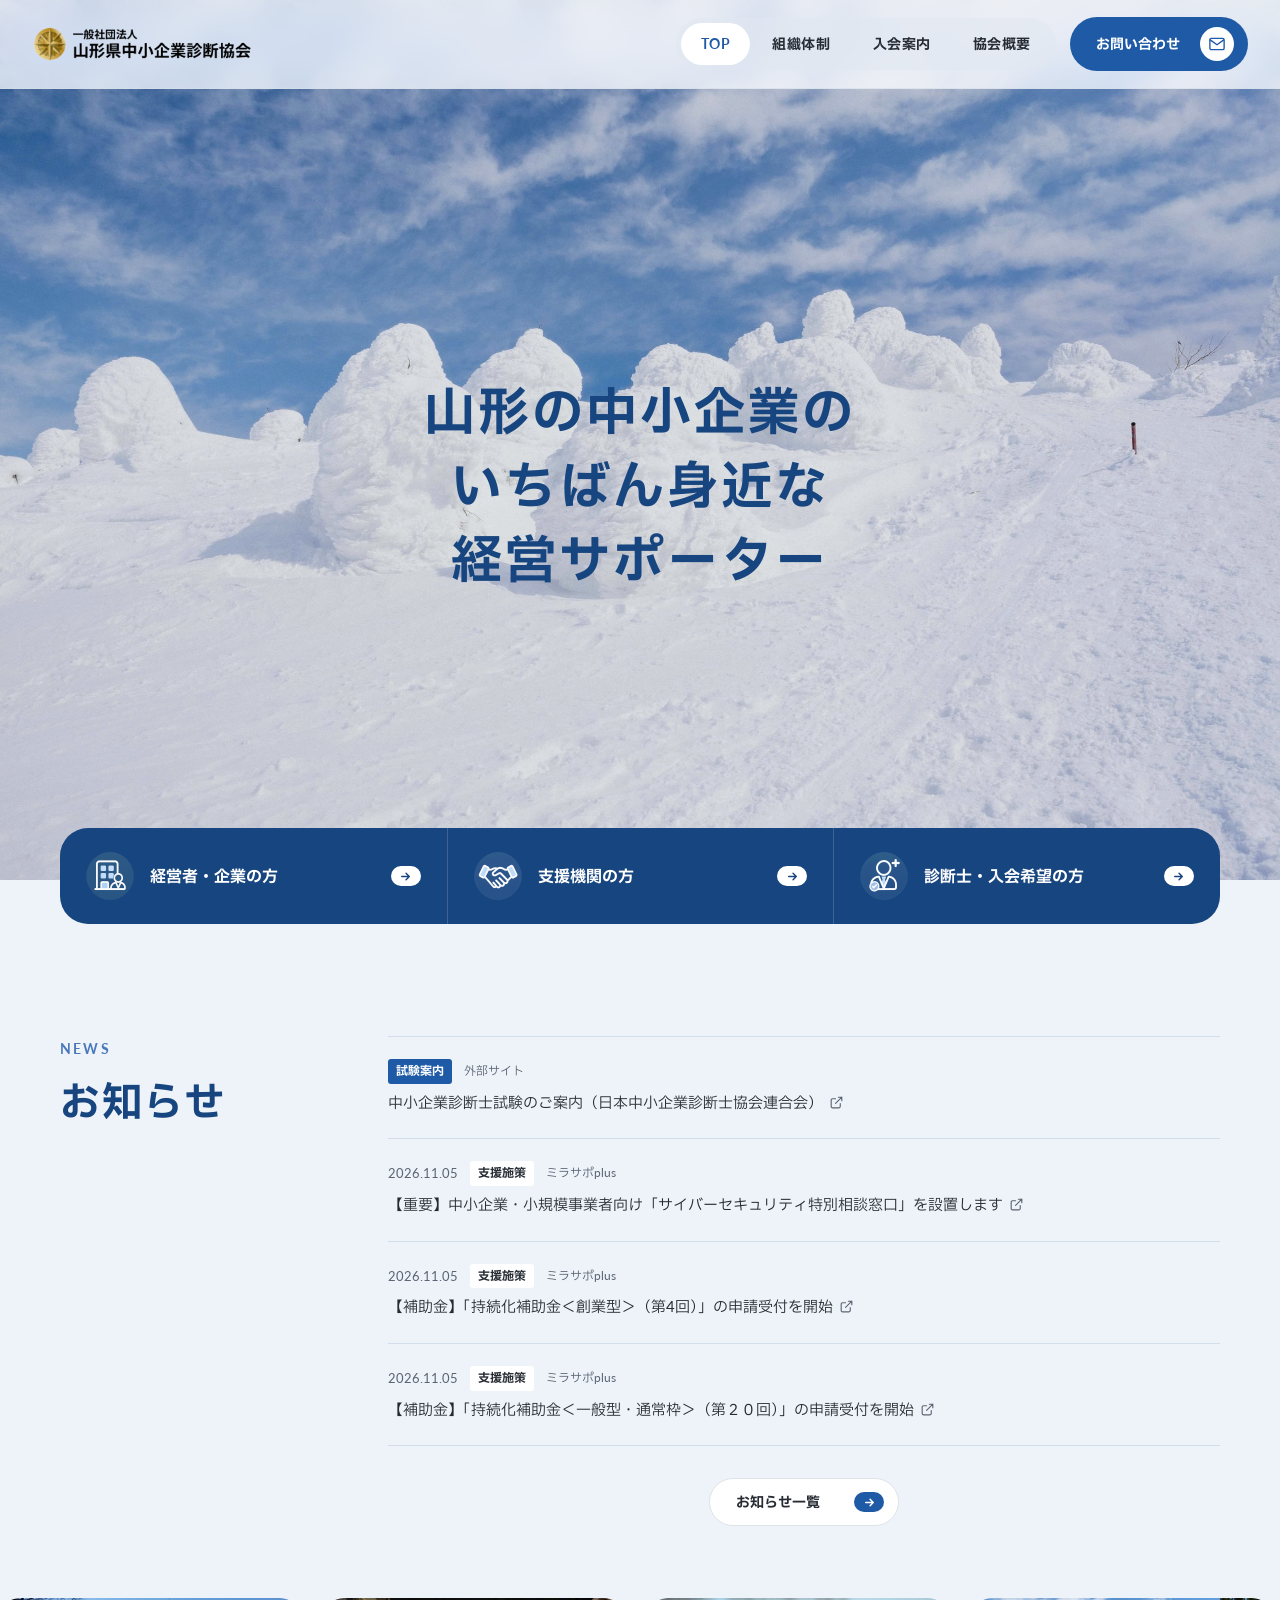
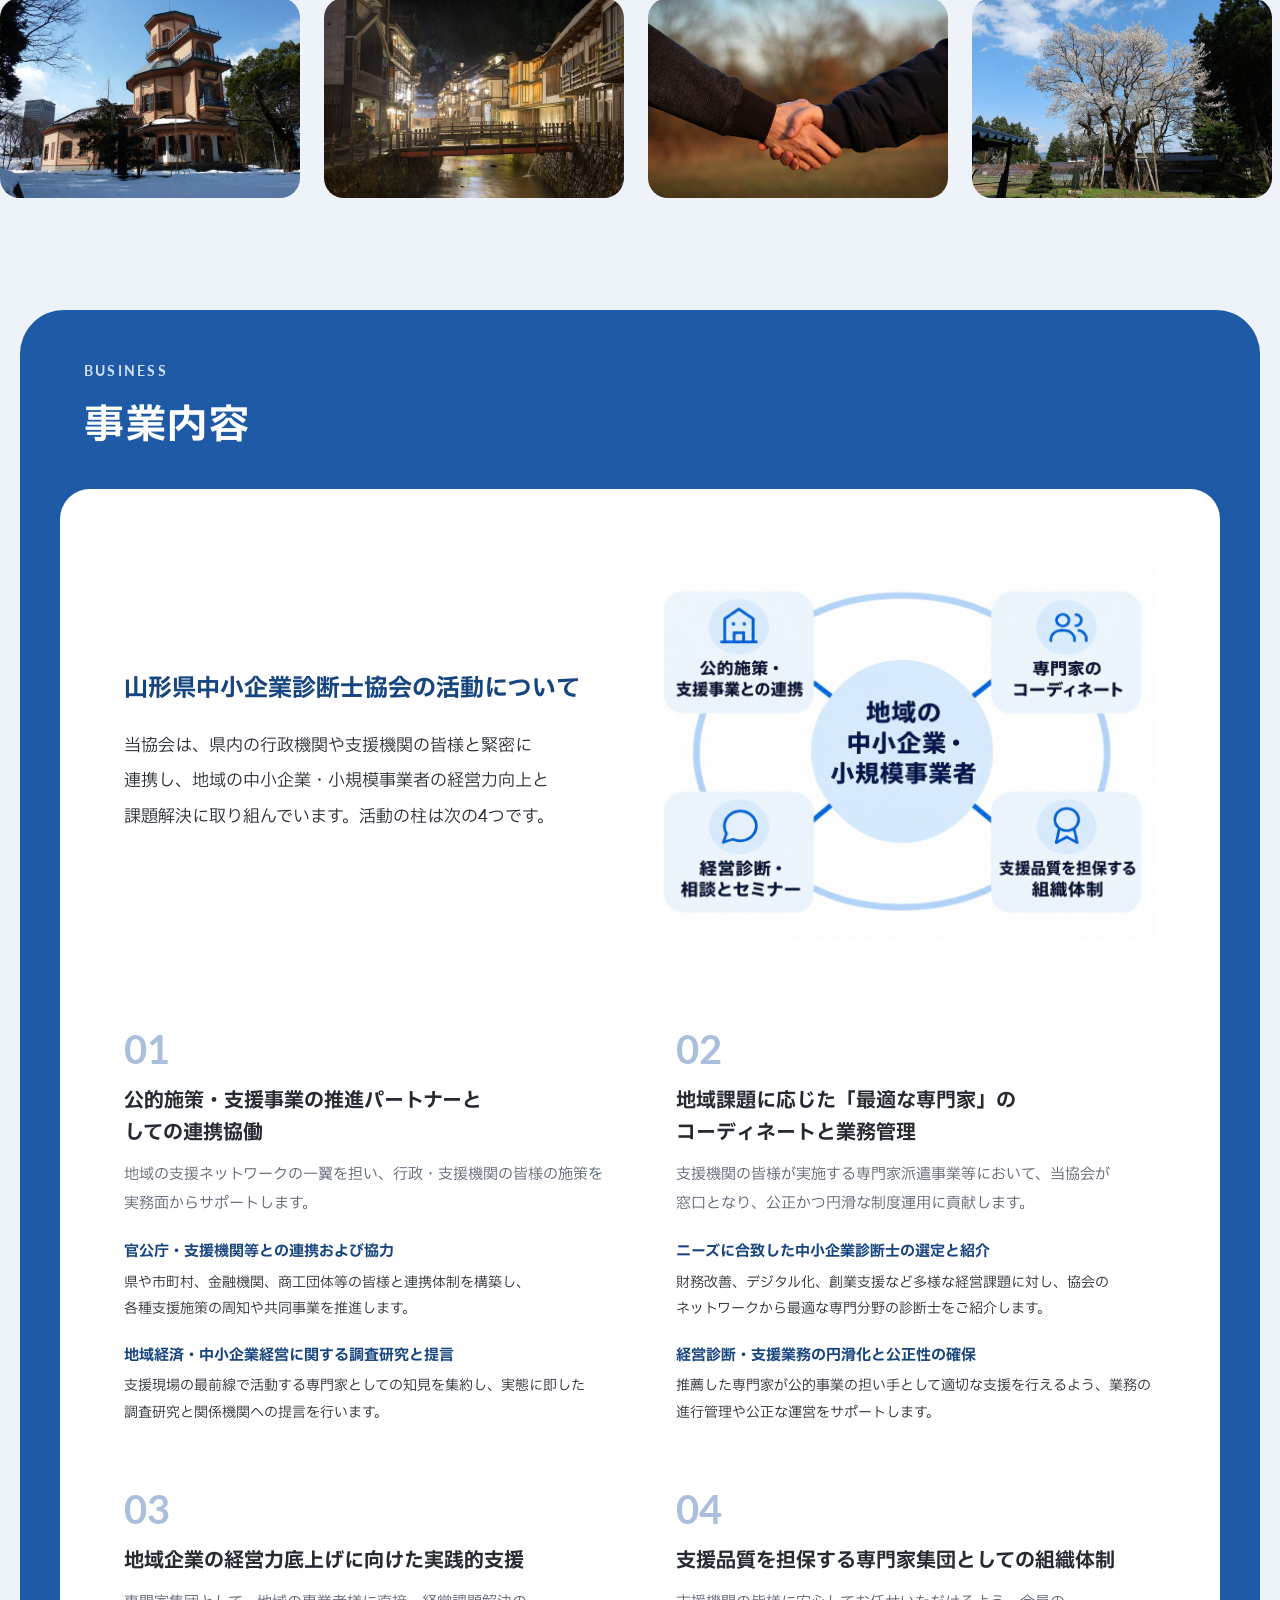
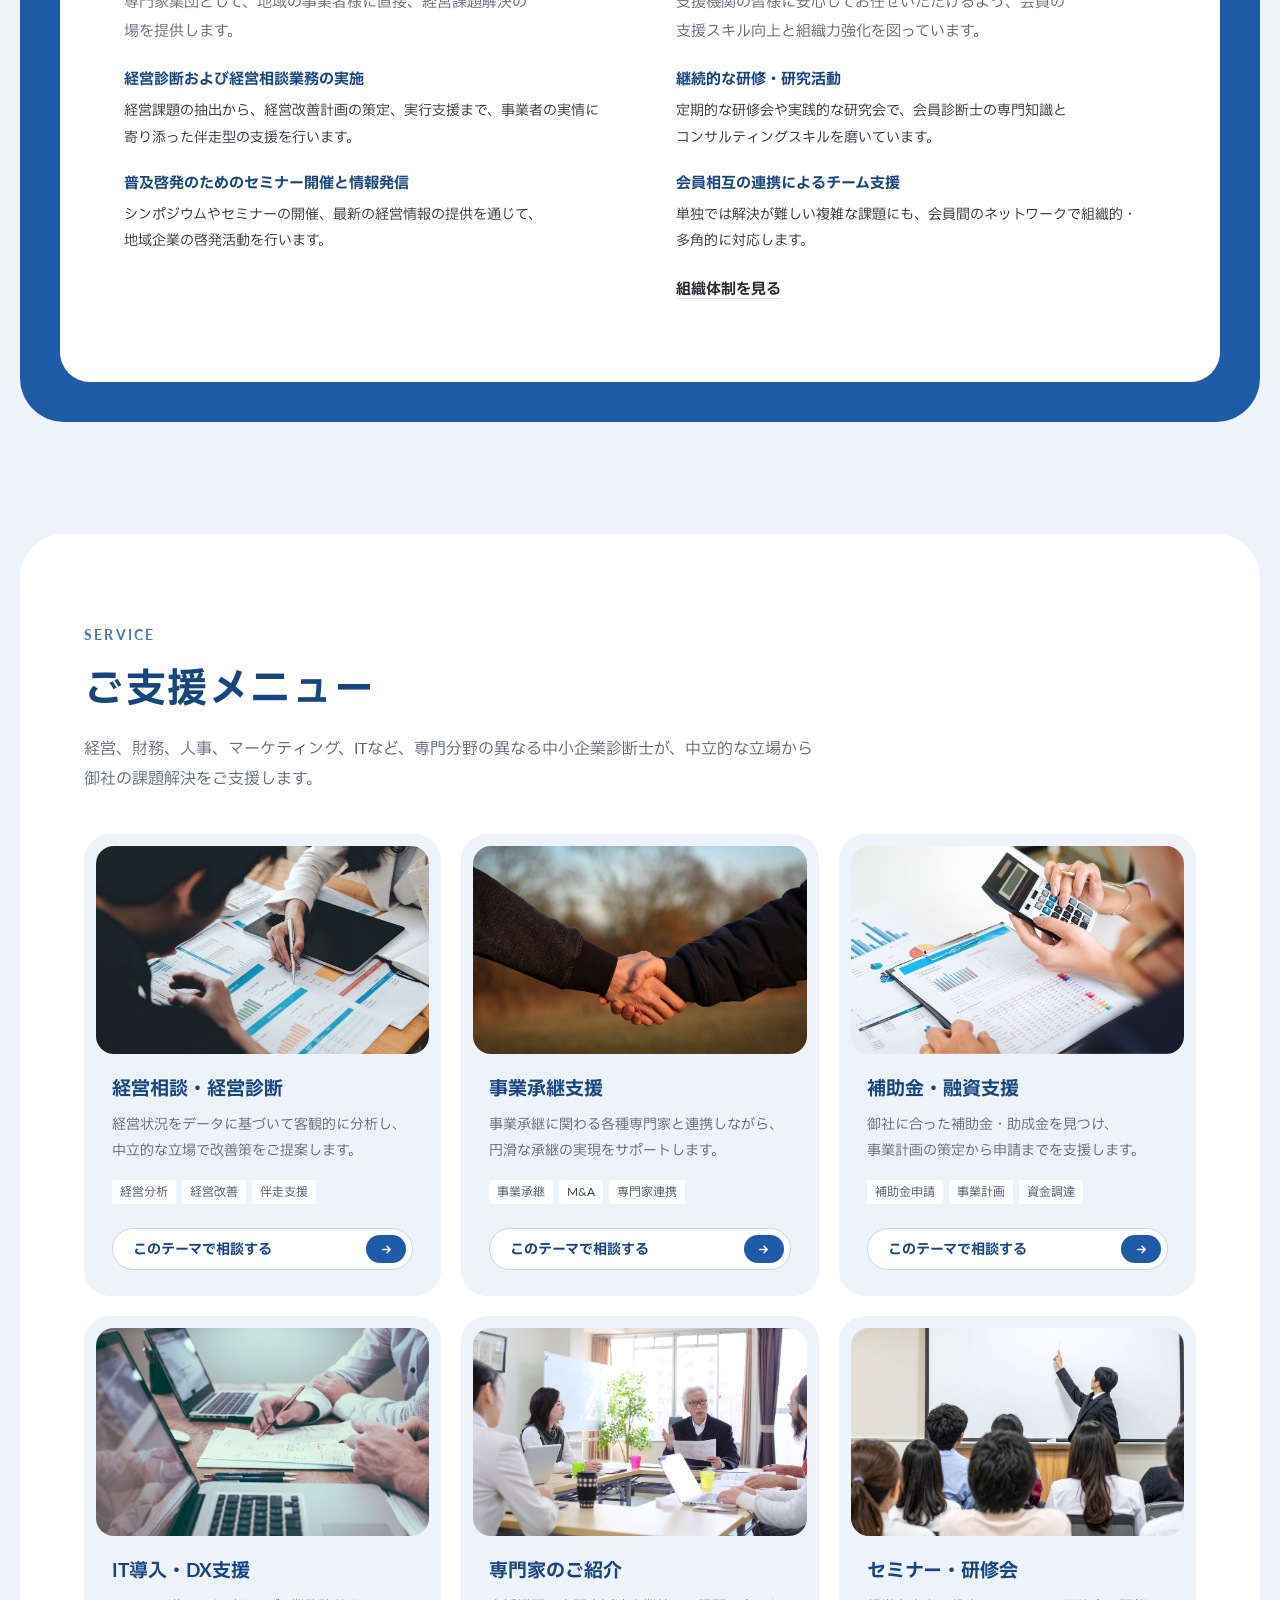
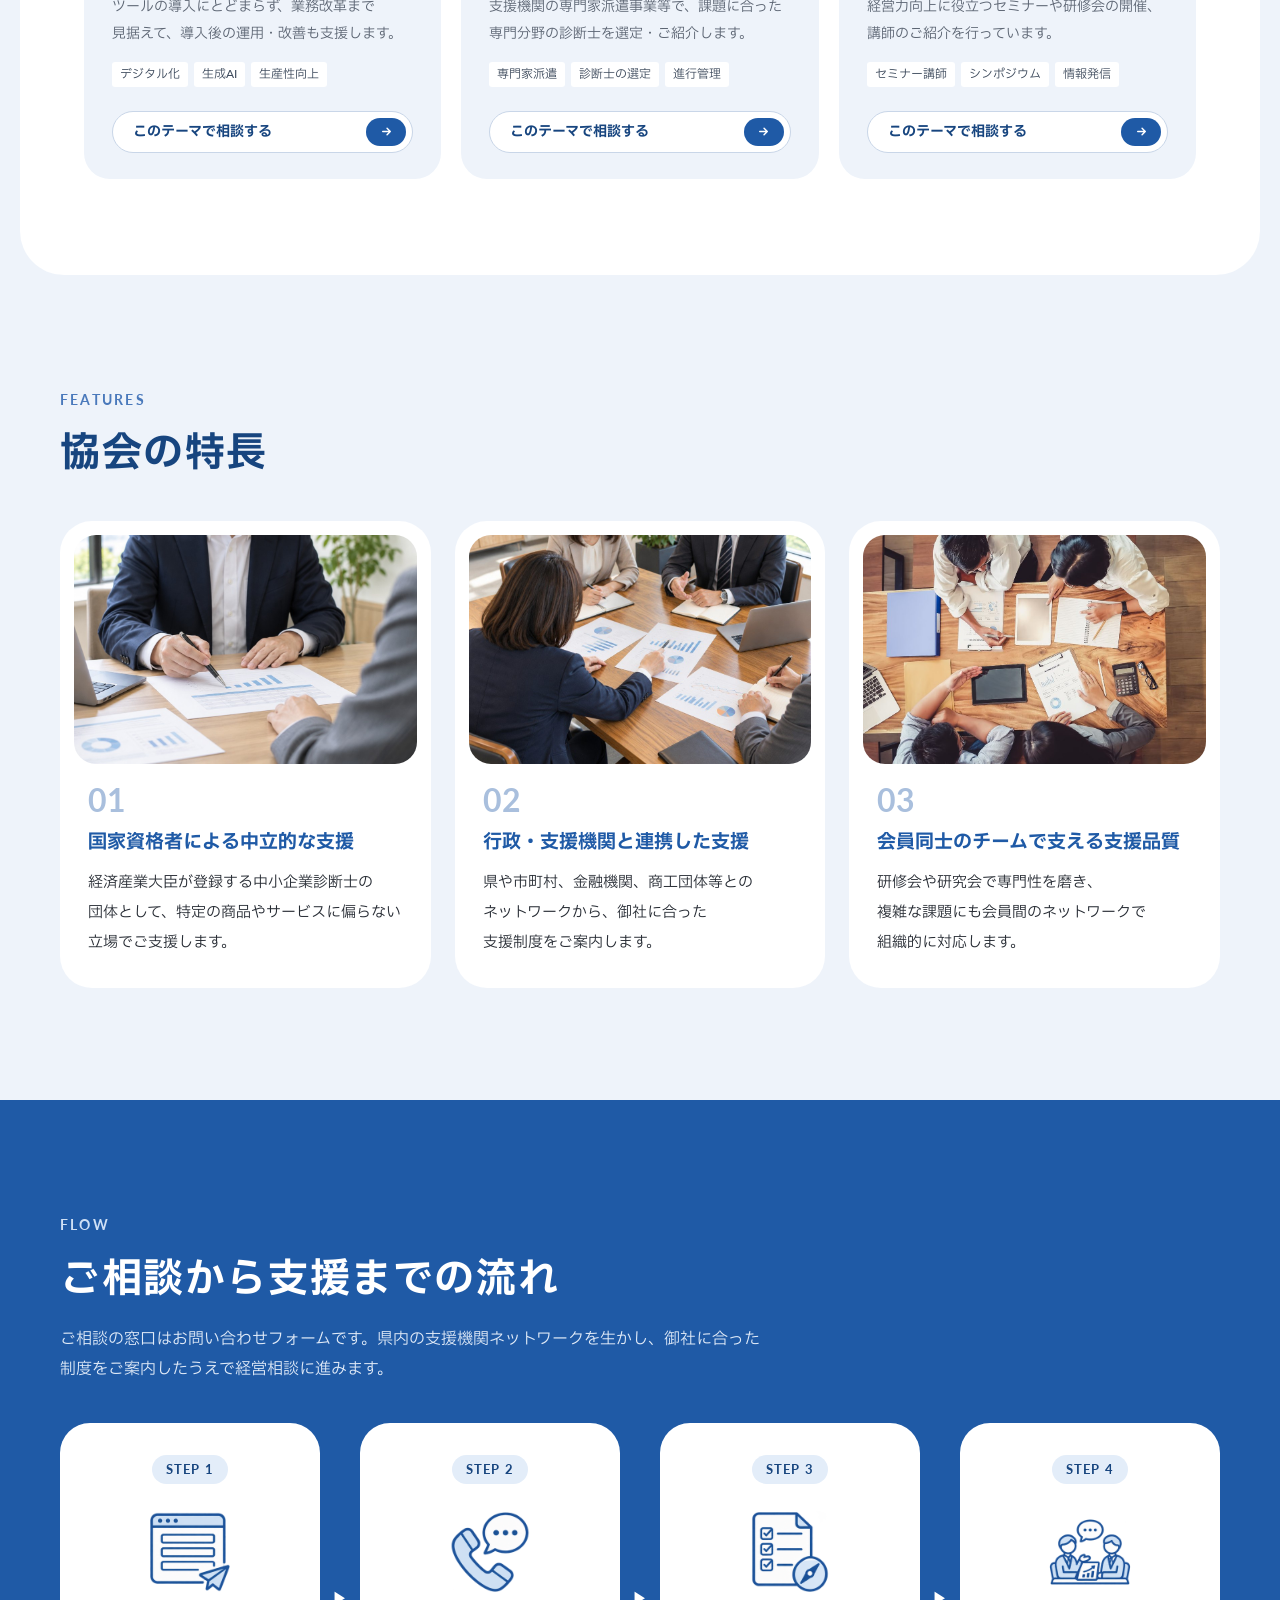
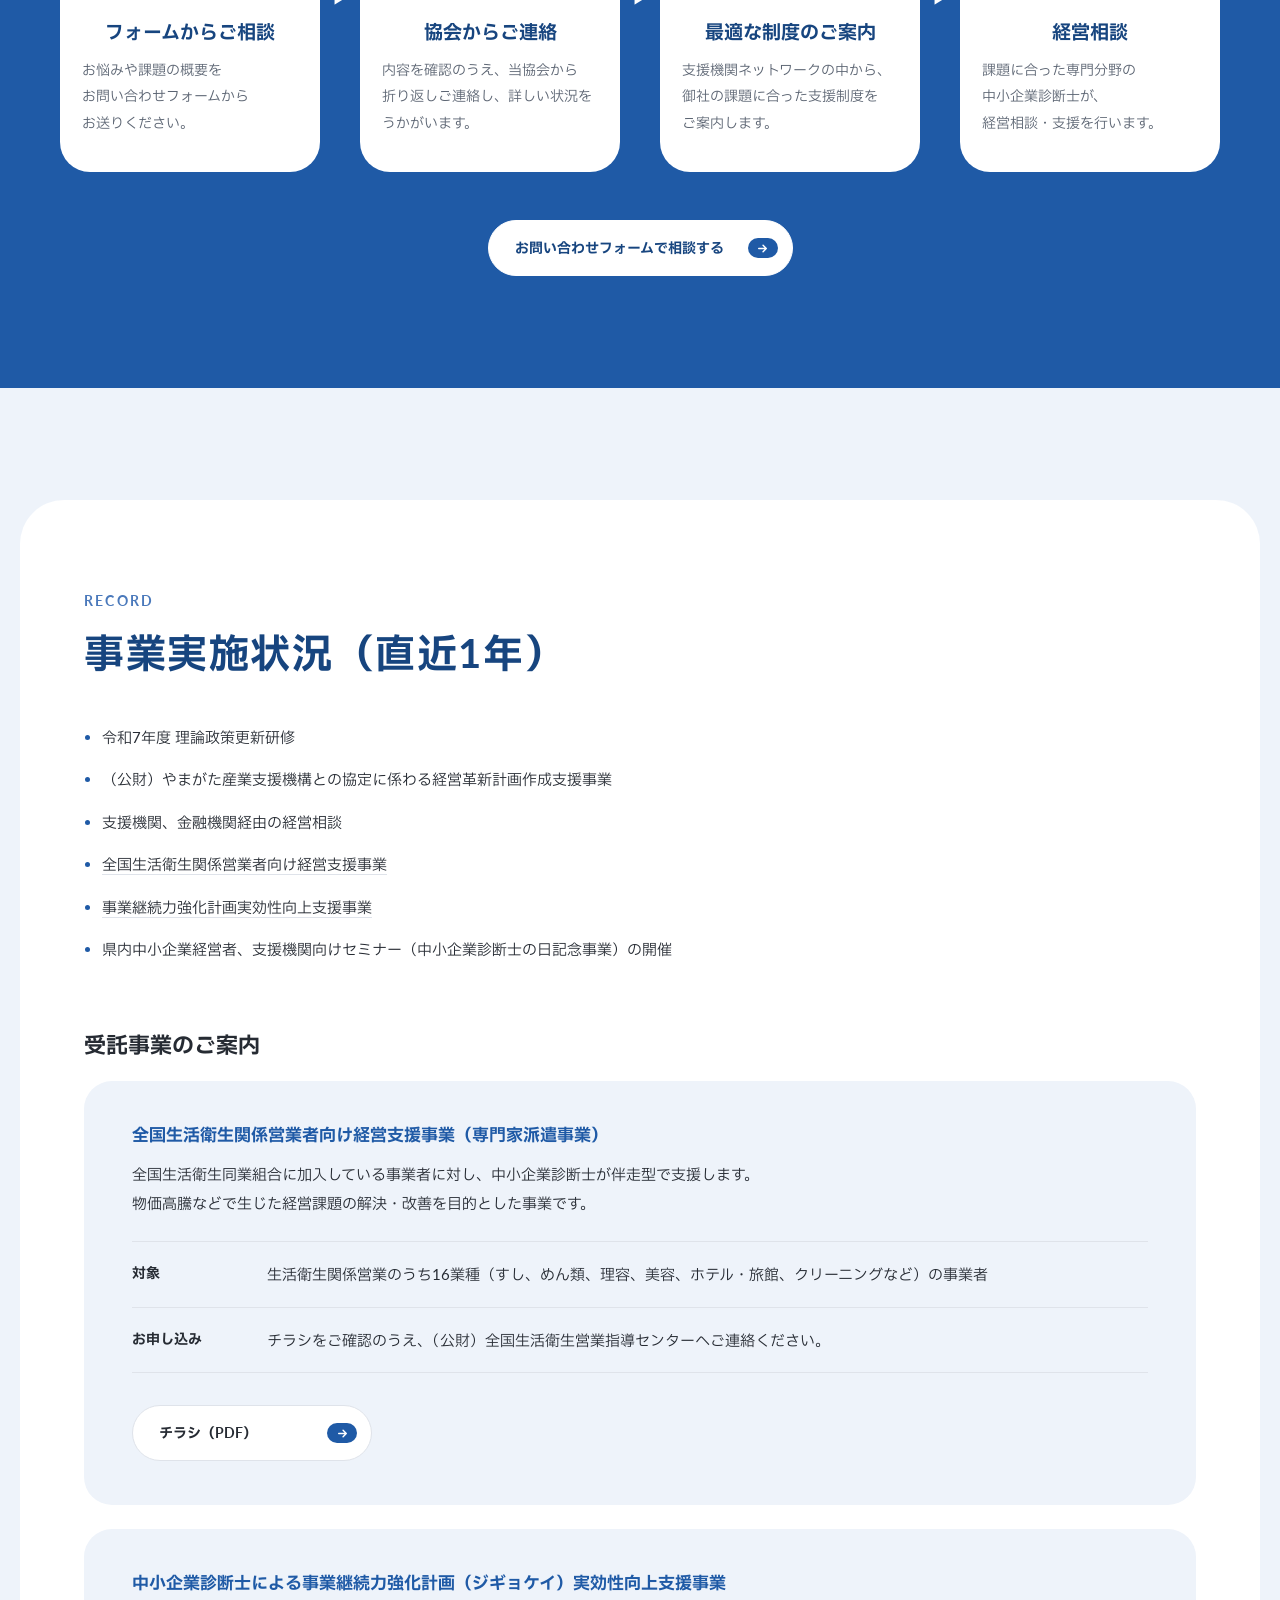
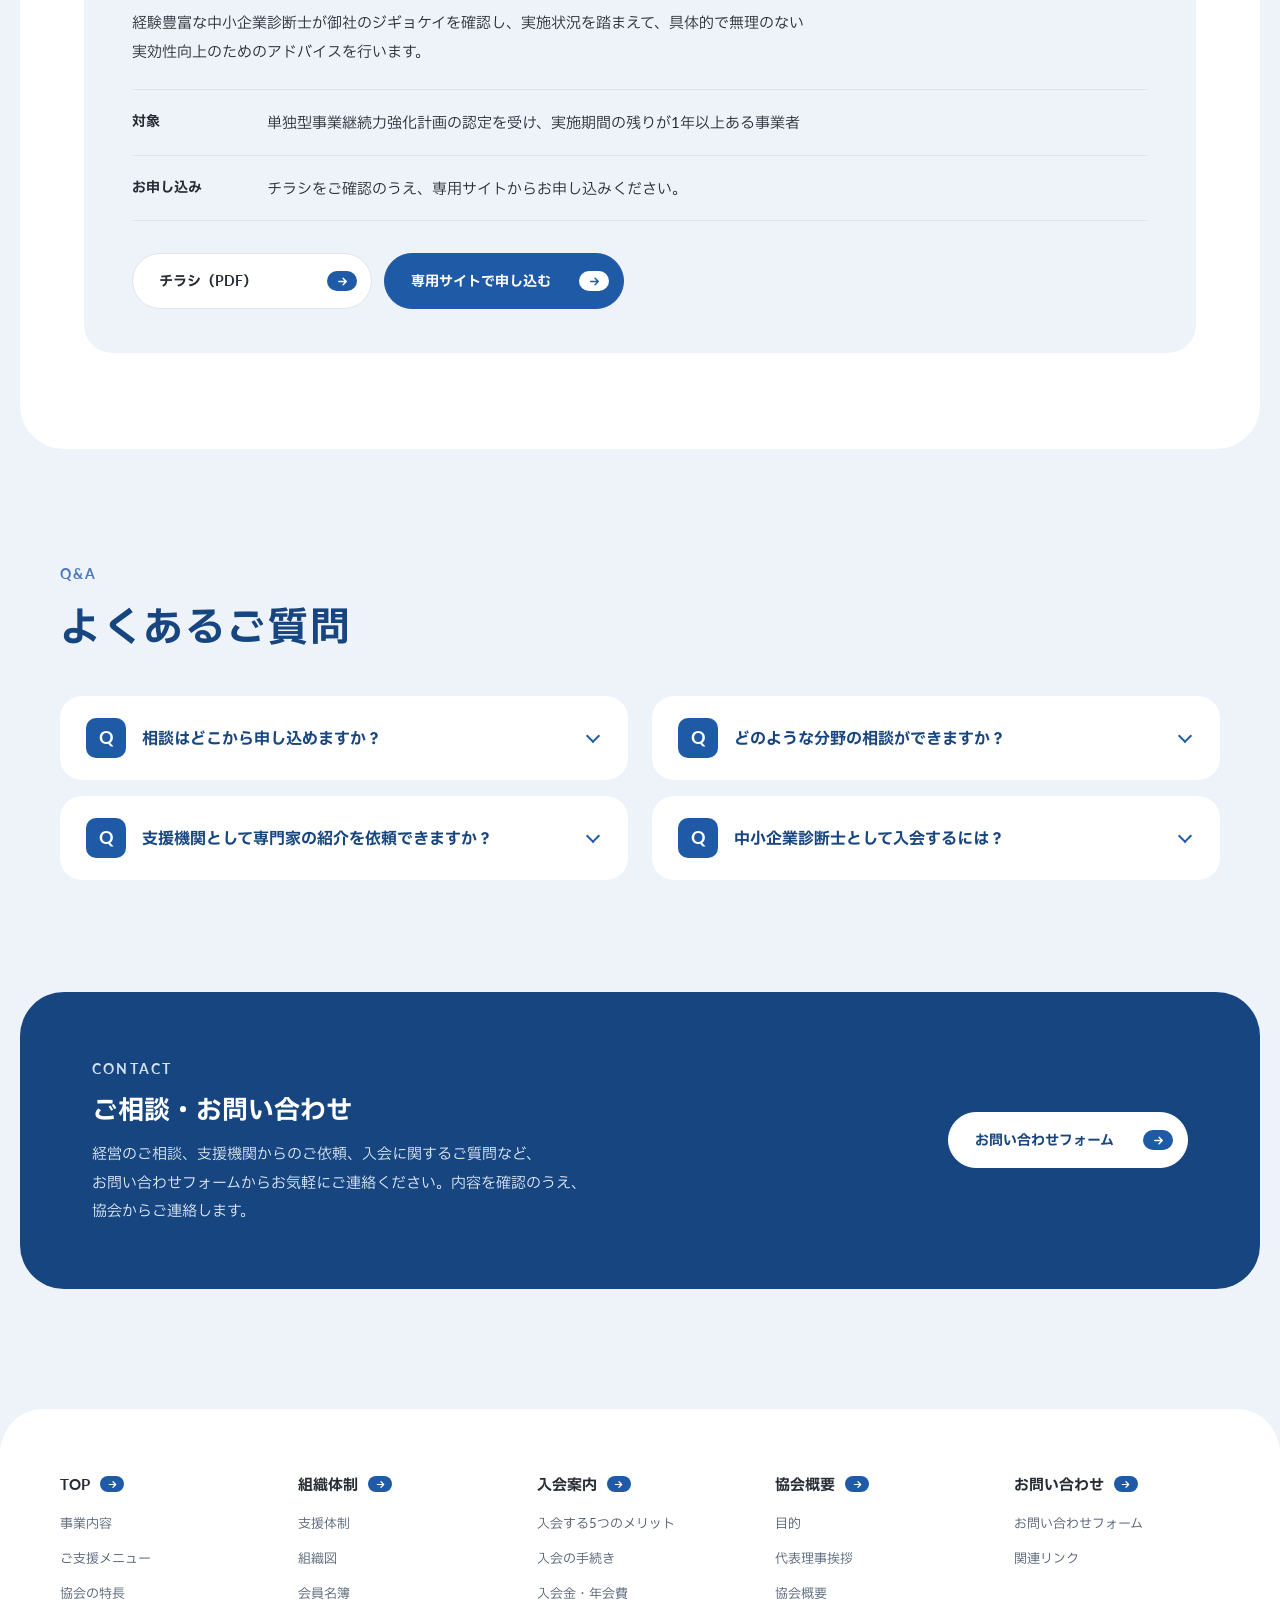
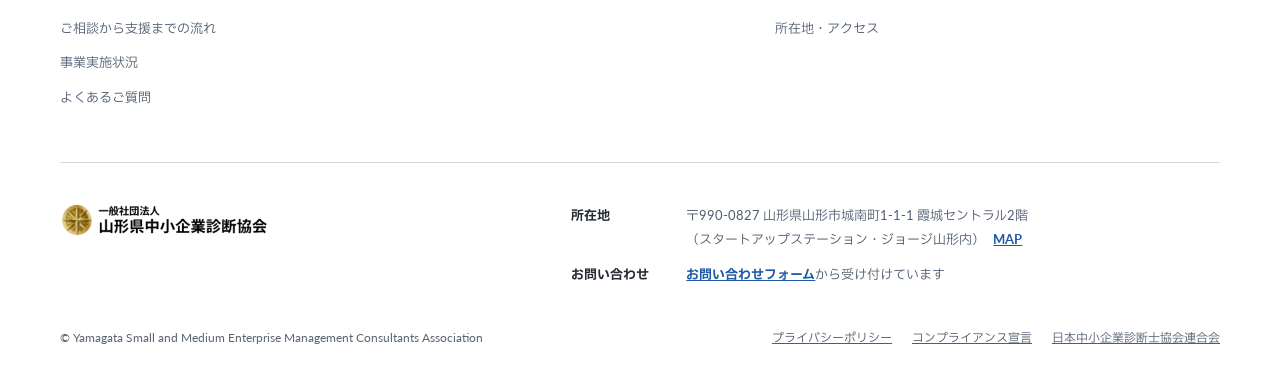
==== commit 83a654e0: "TOPのメインコピーを中央・濃紺に" ====
--- a/index.html
+++ b/index.html
@@ -9,7 +9,7 @@
 <link rel="preconnect" href="https://fonts.googleapis.com">
 <link rel="preconnect" href="https://fonts.gstatic.com" crossorigin>
 <link href="https://fonts.googleapis.com/css2?family=IBM+Plex+Sans+JP:wght@400;500;700&family=Lato:wght@400;700&display=swap" rel="stylesheet">
-<link rel="stylesheet" href="assets/style.css?v=333f9830">
+<link rel="stylesheet" href="assets/style.css?v=a07d70d2">
 </head>
 <body class="page-index">
 <svg xmlns="http://www.w3.org/2000/svg" style="display:none"><symbol id="i-chart" viewBox="0 0 24 24"><path d="M4 20h16"/><path d="M7 16v-4M12 16V8M17 16V5"/></symbol><symbol id="i-repeat" viewBox="0 0 24 24"><path d="M17 2l4 4-4 4"/><path d="M3 12v-2a4 4 0 0 1 4-4h14"/><path d="M7 22l-4-4 4-4"/><path d="M21 12v2a4 4 0 0 1-4 4H3"/></symbol><symbol id="i-yen" viewBox="0 0 24 24"><circle cx="12" cy="12" r="9.5"/><path d="M8 6.5l4 5 4-5M12 11.5V18M8.5 12.5h7M8.5 15.5h7"/></symbol><symbol id="i-monitor" viewBox="0 0 24 24"><rect x="2.5" y="3.5" width="19" height="13" rx="2"/><path d="M8 20.5h8M12 16.5v4"/></symbol><symbol id="i-seminar" viewBox="0 0 24 24"><rect x="3" y="3" width="18" height="12" rx="1.5"/><path d="M12 15v3.5M8 21l4-2.5 4 2.5M7 11l3-3 2.5 2.5L17 6"/></symbol><symbol id="i-doc" viewBox="0 0 24 24"><path d="M14 2.5H6.5a2 2 0 0 0-2 2v15a2 2 0 0 0 2 2h11a2 2 0 0 0 2-2V8z"/><path d="M14 2.5V8h5.5M8.5 13h7M8.5 17h7"/></symbol><symbol id="i-mail" viewBox="0 0 24 24"><rect x="2.5" y="4.5" width="19" height="15" rx="2"/><path d="M3 6.5l9 6.5 9-6.5"/></symbol><symbol id="i-pin" viewBox="0 0 24 24"><path d="M20 10c0 6.5-8 12-8 12s-8-5.5-8-12a8 8 0 0 1 16 0z"/><circle cx="12" cy="10" r="2.8"/></symbol><symbol id="i-link" viewBox="0 0 24 24"><path d="M10 14a4.5 4.5 0 0 0 6.4 0l3.2-3.2a4.5 4.5 0 0 0-6.4-6.4l-1.1 1.1"/><path d="M14 10a4.5 4.5 0 0 0-6.4 0l-3.2 3.2a4.5 4.5 0 0 0 6.4 6.4l1.1-1.1"/></symbol><symbol id="i-shield" viewBox="0 0 24 24"><path d="M12 2.5l8 3v6c0 5-3.5 8.5-8 10-4.5-1.5-8-5-8-10v-6z"/><path d="M8.5 12l2.5 2.5 4.5-5"/></symbol><symbol id="i-talk" viewBox="0 0 24 24"><path d="M20.5 11.5a8 8 0 0 1-11.6 7.1L3.5 20.5l1.9-5.1A8 8 0 1 1 20.5 11.5z"/></symbol><symbol id="i-users" viewBox="0 0 24 24"><circle cx="9" cy="8" r="3.5"/><path d="M2.5 20.5v-1a5 5 0 0 1 5-5h3a5 5 0 0 1 5 5v1"/><path d="M16 4.6a3.5 3.5 0 0 1 0 6.8M21.5 20.5v-1a5 5 0 0 0-3.5-4.8"/></symbol><symbol id="i-userplus" viewBox="0 0 24 24"><circle cx="9" cy="8" r="3.5"/><path d="M2.5 20.5v-1a5 5 0 0 1 5-5h3a5 5 0 0 1 5 5v1M19 8v6M16 11h6"/></symbol><symbol id="i-building" viewBox="0 0 24 24"><path d="M3 21h18M5 21V8l7-5 7 5v13M9.5 21v-5h5v5M9 11h.01M15 11h.01"/></symbol><symbol id="i-book" viewBox="0 0 24 24"><path d="M2.5 4h6a3.5 3.5 0 0 1 3.5 3.5V21a3 3 0 0 0-3-3H2.5zM21.5 4h-6A3.5 3.5 0 0 0 12 7.5V21a3 3 0 0 1 3-3h6.5z"/></symbol><symbol id="i-search" viewBox="0 0 24 24"><circle cx="11" cy="11" r="7"/><path d="M20.5 20.5l-4.5-4.5"/></symbol><symbol id="i-clipboard" viewBox="0 0 24 24"><path d="M16 4.5h2a2 2 0 0 1 2 2v13a2 2 0 0 1-2 2H6a2 2 0 0 1-2-2v-13a2 2 0 0 1 2-2h2"/><rect x="8" y="2.5" width="8" height="4" rx="1"/><path d="M8.5 12h7M8.5 16h5"/></symbol><symbol id="i-award" viewBox="0 0 24 24"><circle cx="12" cy="9" r="6"/><path d="M8.5 14L7 22l5-3 5 3-1.5-8"/></symbol><symbol id="i-arrow" viewBox="0 0 24 24"><path d="M5 12h14M13 6l6 6-6 6"/></symbol><symbol id="i-chev" viewBox="0 0 24 24"><path d="M9 6l6 6-6 6"/></symbol><symbol id="i-down" viewBox="0 0 24 24"><path d="M6 9l6 6 6-6"/></symbol><symbol id="i-alert" viewBox="0 0 24 24"><circle cx="12" cy="12" r="9.5"/><path d="M12 7.5v5.5M12 16.5h.01"/></symbol><symbol id="i-megaphone" viewBox="0 0 24 24"><path d="M3 10.5v3l15 5.5V5z"/><path d="M7.5 14.6l1 4.4a1.5 1.5 0 0 0 1.5 1.2h1.3a1 1 0 0 0 1-1.2l-.8-3"/><path d="M21 9.5v5"/></symbol><symbol id="i-out" viewBox="0 0 24 24"><path d="M18 13.5v5a2 2 0 0 1-2 2H5.5a2 2 0 0 1-2-2V8a2 2 0 0 1 2-2h5"/><path d="M15 3.5h5.5V9M10.5 13.5l10-10"/></symbol><symbol id="i-close" viewBox="0 0 24 24"><path d="M6 6l12 12M18 6L6 18"/></symbol><symbol id="i-download" viewBox="0 0 24 24"><path d="M12 3.5v12M7 10.5l5 5 5-5M4 20.5h16"/></symbol></svg>
--- a/assets/style.css
+++ b/assets/style.css
@@ -238,17 +238,22 @@
 .fv__visual > img { position: absolute; inset: 0; width: 100%; height: 100%; object-fit: cover; object-position: center top; }
 .fv__visual::after { content: ""; position: absolute; inset: 0; background: rgba(10, 38, 82, .08); }
 .fv__inner { position: relative; z-index: 1; height: 100%; }
-/* 左上の青空にコピーを置く。写真の樹氷の上端（画像の高さの約37%）より下に出ない大きさにする */
+/* 写真中央の雪と樹氷（白い面）の上にコピーを置き、濃紺で読ませる。
+   横長の画面では写真が幅いっぱいに広がり樹氷の上端が下がる（画像の高さ＝幅÷1.5、上端はその約37%）ので、
+   25vw ＋ 130px より上には置かない（青空に重なると読みにくい）。下は利用者別メニューに重ならない位置まで */
 .fv__copy {
   position: absolute;
-  top: 120px;
-  left: max(32px, calc((100% - 1400px) / 2 + 32px));
+  top: clamp(55%, calc(25vw + 130px), calc(100% - 200px));
+  left: 50%;
+  transform: translate(-50%, -50%);
   margin: 0;
-  font-size: clamp(32px, 3.4vw, 50px);
+  font-size: clamp(32px, 4vw, 56px);
   font-weight: 700;
-  line-height: 1.4;
+  line-height: 1.45;
   letter-spacing: .06em;
-  color: var(--white);
+  text-align: center;
+  white-space: nowrap;
+  color: var(--accent-deep);
 }
 .fv__copy span { display: block; }
 
@@ -670,8 +675,7 @@
 @media (max-width: 900px) {
   .section { padding: 72px 0; }
   .fv__visual { height: 600px; }
-  .fv__visual > img { object-position: 15% top; }
-  .fv__copy { top: 96px; left: 24px; font-size: 28px; }
+  .fv__copy { font-size: 30px; }
   .fv-entry { margin-top: -32px; }
   .fv-entry ul { grid-template-columns: 1fr; }
   .fv-entry li + li { border-left: 0; border-top: 1px solid rgba(255, 255, 255, .16); }
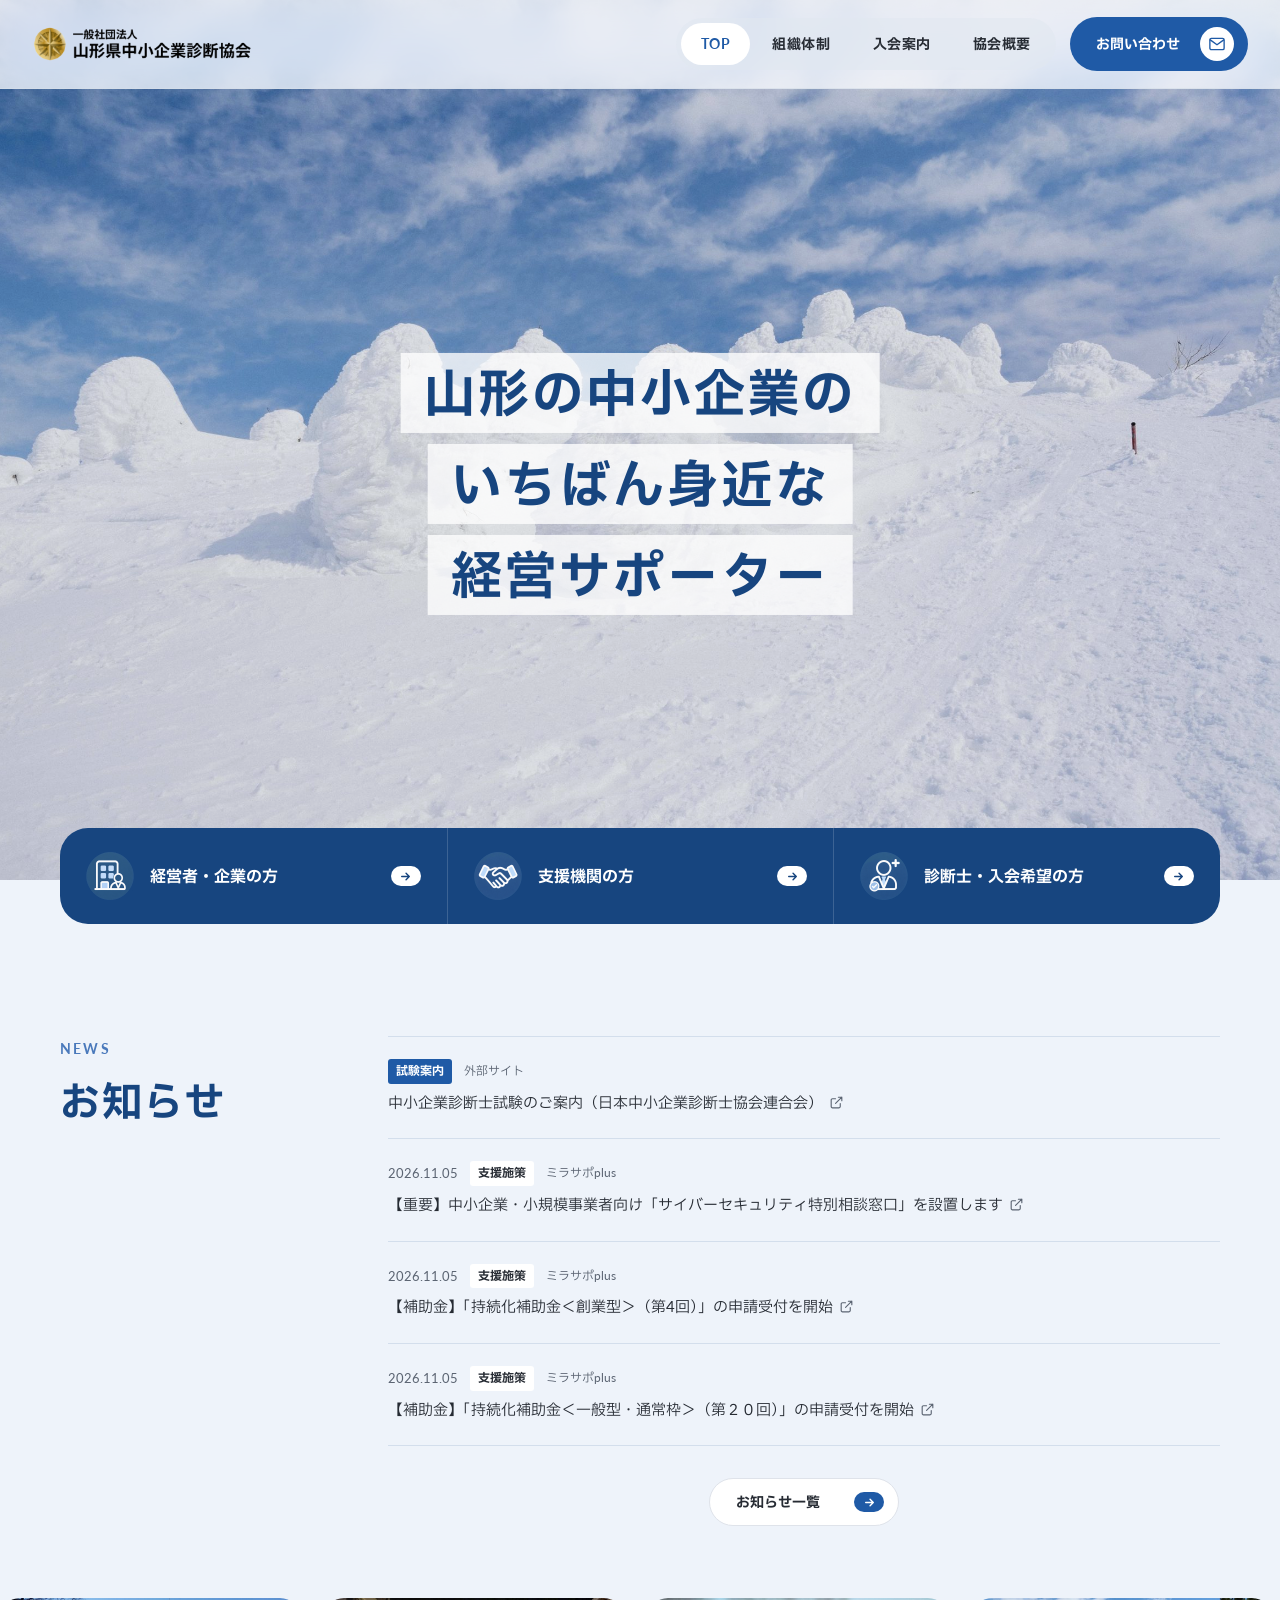
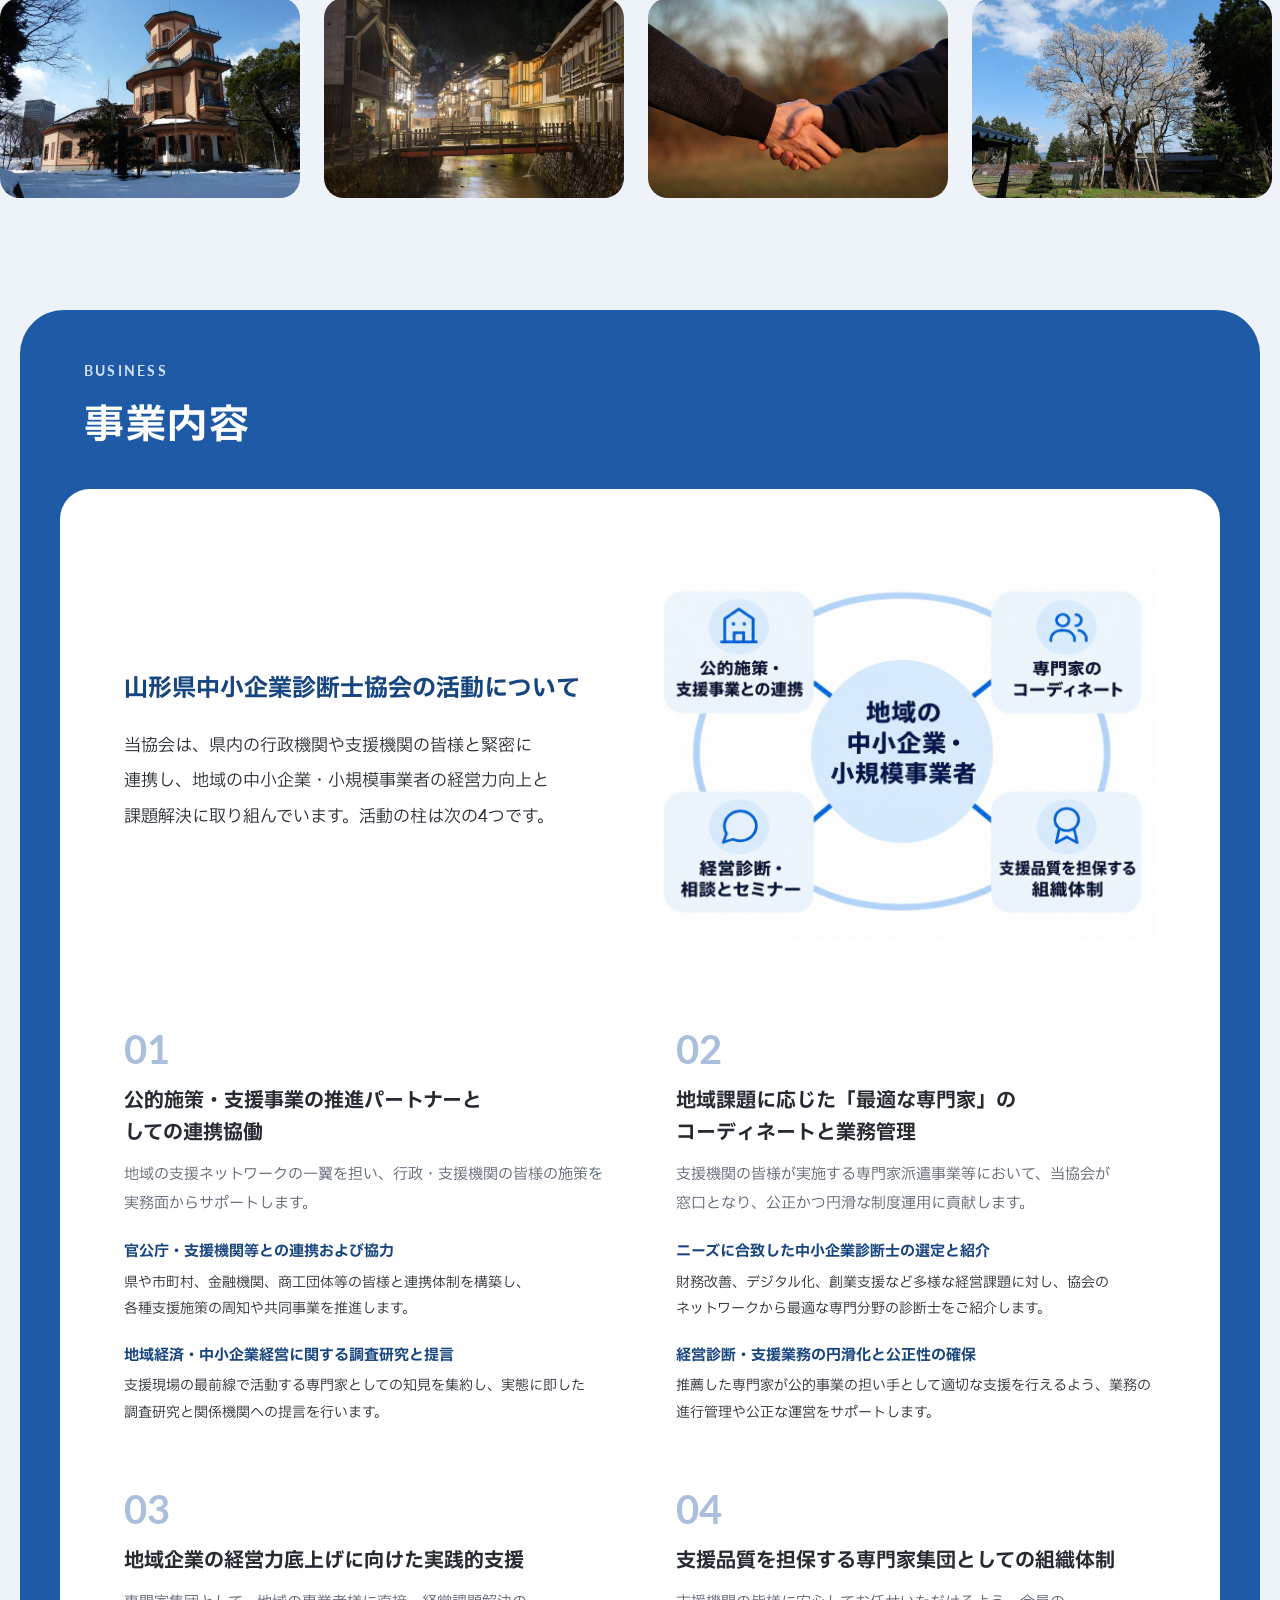
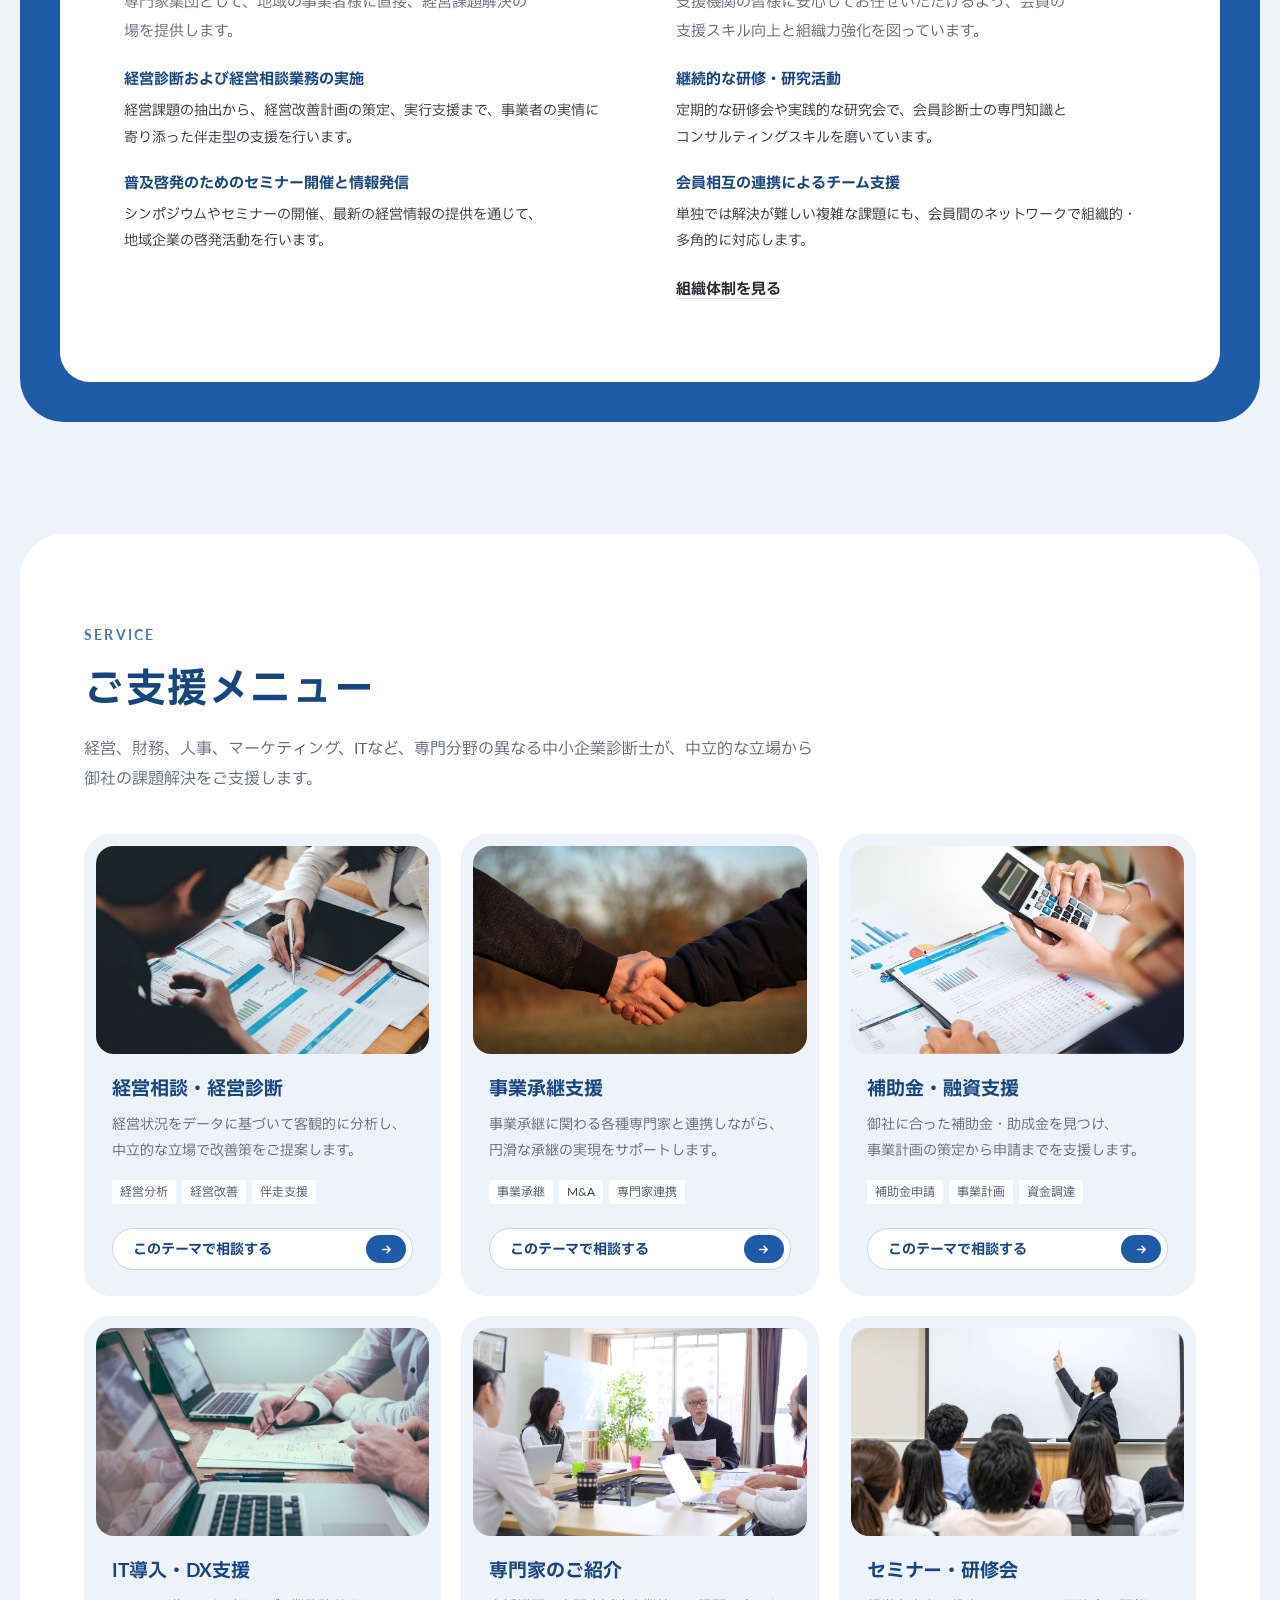
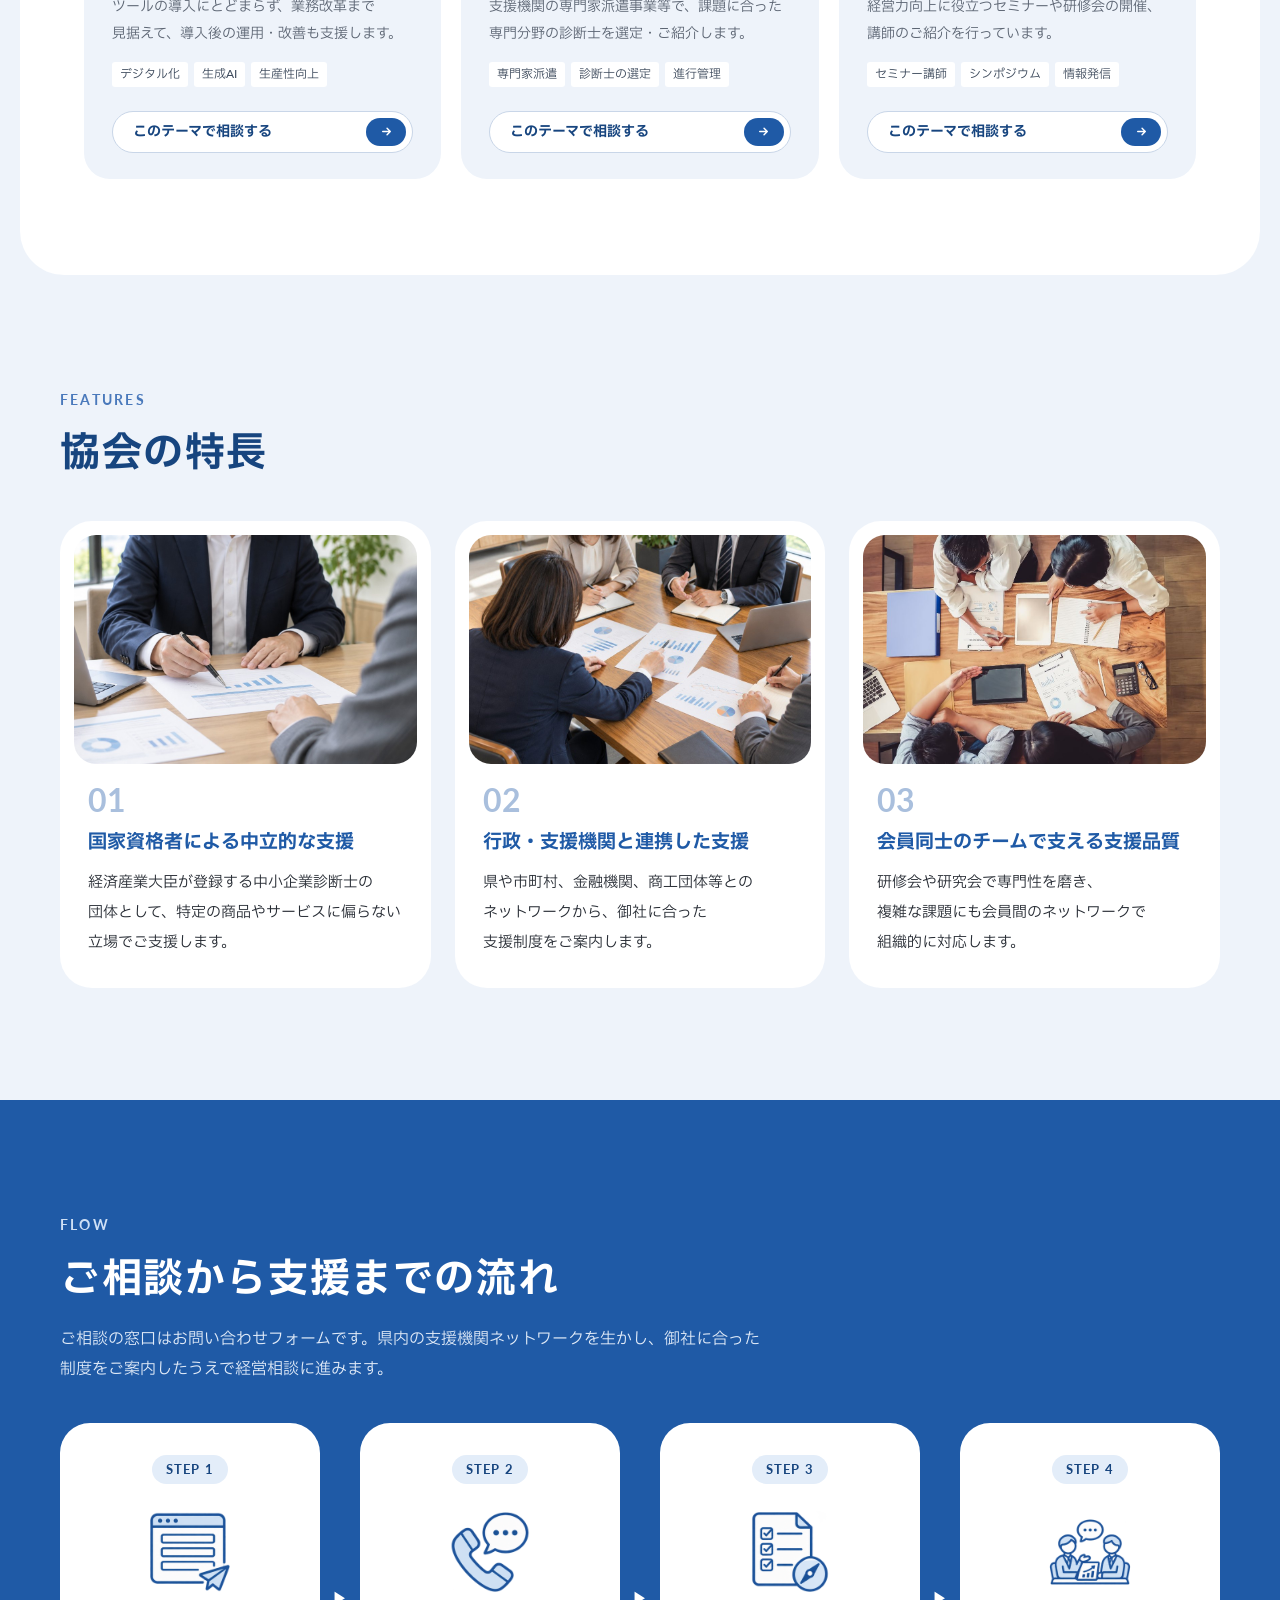
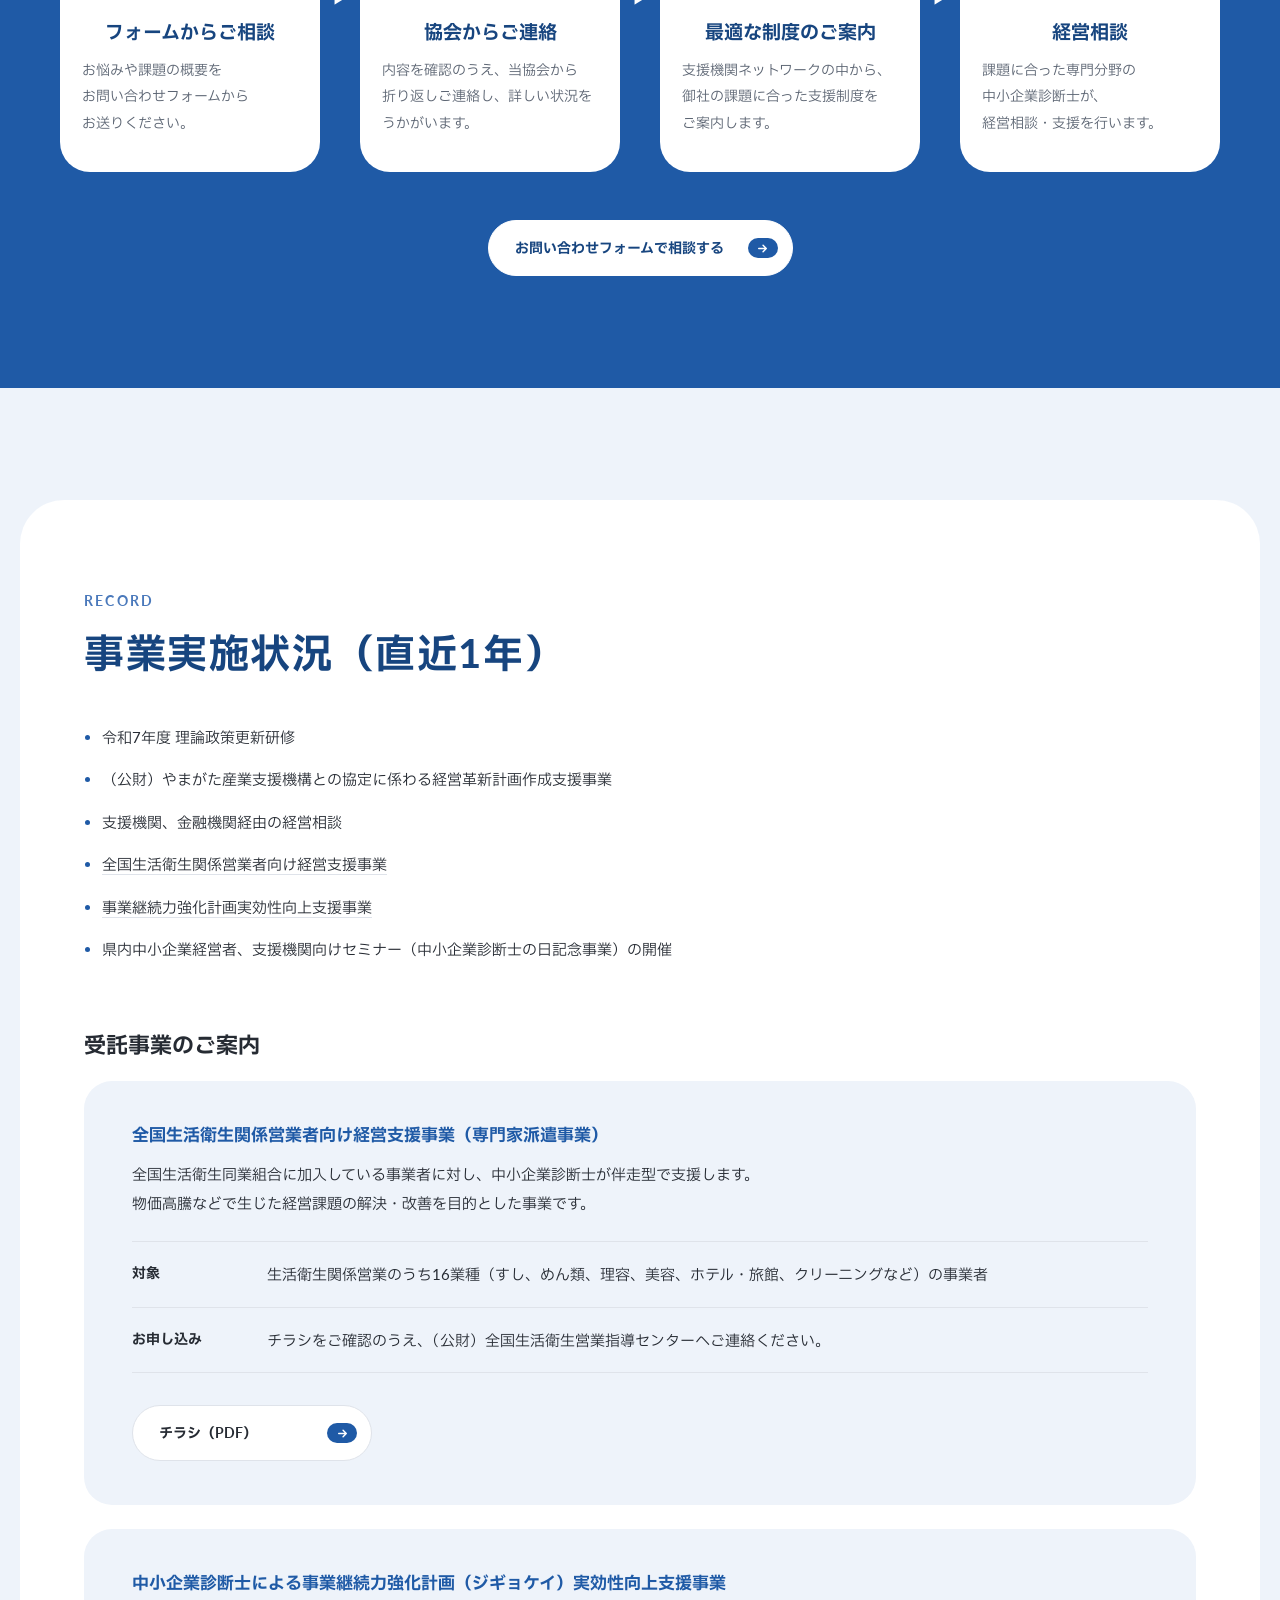
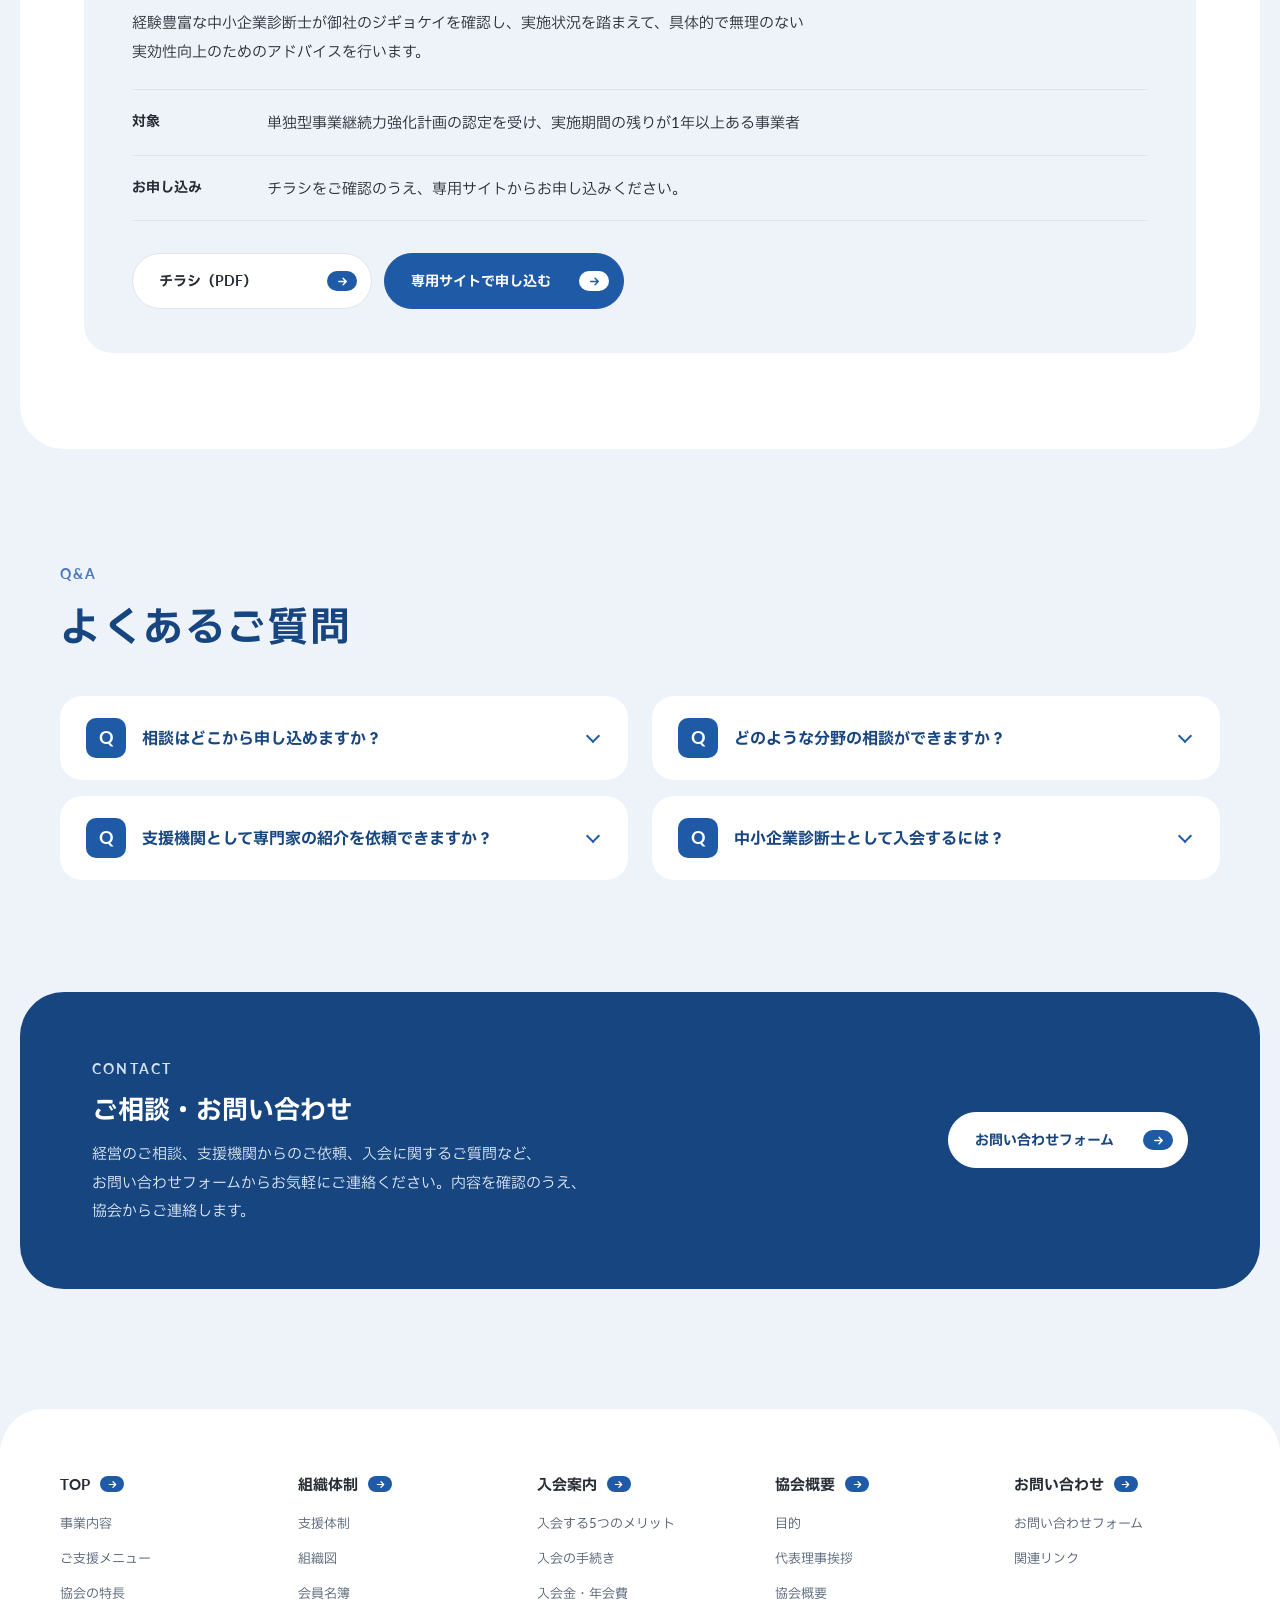
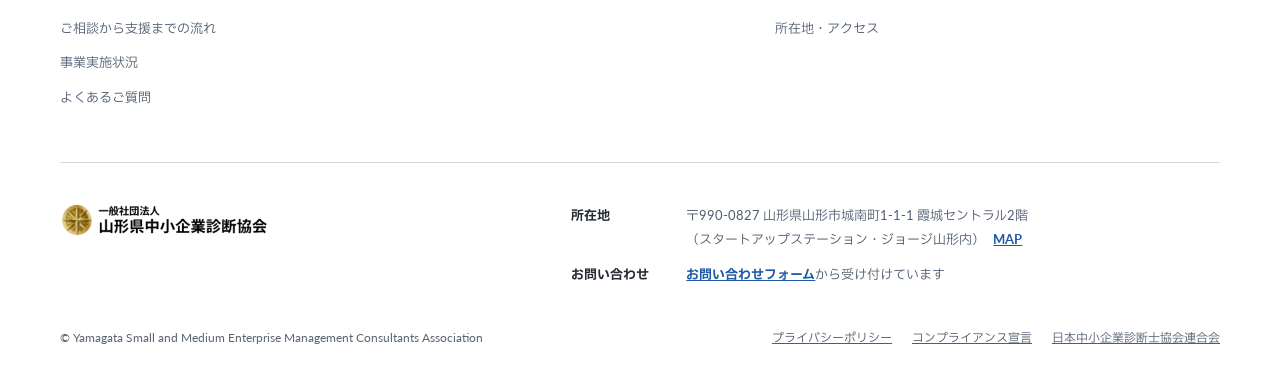
==== commit aa8098ab: "TOPのメインコピーに1行ずつ白い半透明の背景" ====
--- a/index.html
+++ b/index.html
@@ -9,7 +9,7 @@
 <link rel="preconnect" href="https://fonts.googleapis.com">
 <link rel="preconnect" href="https://fonts.gstatic.com" crossorigin>
 <link href="https://fonts.googleapis.com/css2?family=IBM+Plex+Sans+JP:wght@400;500;700&family=Lato:wght@400;700&display=swap" rel="stylesheet">
-<link rel="stylesheet" href="assets/style.css?v=a07d70d2">
+<link rel="stylesheet" href="assets/style.css?v=c668d7ef">
 </head>
 <body class="page-index">
 <svg xmlns="http://www.w3.org/2000/svg" style="display:none"><symbol id="i-chart" viewBox="0 0 24 24"><path d="M4 20h16"/><path d="M7 16v-4M12 16V8M17 16V5"/></symbol><symbol id="i-repeat" viewBox="0 0 24 24"><path d="M17 2l4 4-4 4"/><path d="M3 12v-2a4 4 0 0 1 4-4h14"/><path d="M7 22l-4-4 4-4"/><path d="M21 12v2a4 4 0 0 1-4 4H3"/></symbol><symbol id="i-yen" viewBox="0 0 24 24"><circle cx="12" cy="12" r="9.5"/><path d="M8 6.5l4 5 4-5M12 11.5V18M8.5 12.5h7M8.5 15.5h7"/></symbol><symbol id="i-monitor" viewBox="0 0 24 24"><rect x="2.5" y="3.5" width="19" height="13" rx="2"/><path d="M8 20.5h8M12 16.5v4"/></symbol><symbol id="i-seminar" viewBox="0 0 24 24"><rect x="3" y="3" width="18" height="12" rx="1.5"/><path d="M12 15v3.5M8 21l4-2.5 4 2.5M7 11l3-3 2.5 2.5L17 6"/></symbol><symbol id="i-doc" viewBox="0 0 24 24"><path d="M14 2.5H6.5a2 2 0 0 0-2 2v15a2 2 0 0 0 2 2h11a2 2 0 0 0 2-2V8z"/><path d="M14 2.5V8h5.5M8.5 13h7M8.5 17h7"/></symbol><symbol id="i-mail" viewBox="0 0 24 24"><rect x="2.5" y="4.5" width="19" height="15" rx="2"/><path d="M3 6.5l9 6.5 9-6.5"/></symbol><symbol id="i-pin" viewBox="0 0 24 24"><path d="M20 10c0 6.5-8 12-8 12s-8-5.5-8-12a8 8 0 0 1 16 0z"/><circle cx="12" cy="10" r="2.8"/></symbol><symbol id="i-link" viewBox="0 0 24 24"><path d="M10 14a4.5 4.5 0 0 0 6.4 0l3.2-3.2a4.5 4.5 0 0 0-6.4-6.4l-1.1 1.1"/><path d="M14 10a4.5 4.5 0 0 0-6.4 0l-3.2 3.2a4.5 4.5 0 0 0 6.4 6.4l1.1-1.1"/></symbol><symbol id="i-shield" viewBox="0 0 24 24"><path d="M12 2.5l8 3v6c0 5-3.5 8.5-8 10-4.5-1.5-8-5-8-10v-6z"/><path d="M8.5 12l2.5 2.5 4.5-5"/></symbol><symbol id="i-talk" viewBox="0 0 24 24"><path d="M20.5 11.5a8 8 0 0 1-11.6 7.1L3.5 20.5l1.9-5.1A8 8 0 1 1 20.5 11.5z"/></symbol><symbol id="i-users" viewBox="0 0 24 24"><circle cx="9" cy="8" r="3.5"/><path d="M2.5 20.5v-1a5 5 0 0 1 5-5h3a5 5 0 0 1 5 5v1"/><path d="M16 4.6a3.5 3.5 0 0 1 0 6.8M21.5 20.5v-1a5 5 0 0 0-3.5-4.8"/></symbol><symbol id="i-userplus" viewBox="0 0 24 24"><circle cx="9" cy="8" r="3.5"/><path d="M2.5 20.5v-1a5 5 0 0 1 5-5h3a5 5 0 0 1 5 5v1M19 8v6M16 11h6"/></symbol><symbol id="i-building" viewBox="0 0 24 24"><path d="M3 21h18M5 21V8l7-5 7 5v13M9.5 21v-5h5v5M9 11h.01M15 11h.01"/></symbol><symbol id="i-book" viewBox="0 0 24 24"><path d="M2.5 4h6a3.5 3.5 0 0 1 3.5 3.5V21a3 3 0 0 0-3-3H2.5zM21.5 4h-6A3.5 3.5 0 0 0 12 7.5V21a3 3 0 0 1 3-3h6.5z"/></symbol><symbol id="i-search" viewBox="0 0 24 24"><circle cx="11" cy="11" r="7"/><path d="M20.5 20.5l-4.5-4.5"/></symbol><symbol id="i-clipboard" viewBox="0 0 24 24"><path d="M16 4.5h2a2 2 0 0 1 2 2v13a2 2 0 0 1-2 2H6a2 2 0 0 1-2-2v-13a2 2 0 0 1 2-2h2"/><rect x="8" y="2.5" width="8" height="4" rx="1"/><path d="M8.5 12h7M8.5 16h5"/></symbol><symbol id="i-award" viewBox="0 0 24 24"><circle cx="12" cy="9" r="6"/><path d="M8.5 14L7 22l5-3 5 3-1.5-8"/></symbol><symbol id="i-arrow" viewBox="0 0 24 24"><path d="M5 12h14M13 6l6 6-6 6"/></symbol><symbol id="i-chev" viewBox="0 0 24 24"><path d="M9 6l6 6-6 6"/></symbol><symbol id="i-down" viewBox="0 0 24 24"><path d="M6 9l6 6 6-6"/></symbol><symbol id="i-alert" viewBox="0 0 24 24"><circle cx="12" cy="12" r="9.5"/><path d="M12 7.5v5.5M12 16.5h.01"/></symbol><symbol id="i-megaphone" viewBox="0 0 24 24"><path d="M3 10.5v3l15 5.5V5z"/><path d="M7.5 14.6l1 4.4a1.5 1.5 0 0 0 1.5 1.2h1.3a1 1 0 0 0 1-1.2l-.8-3"/><path d="M21 9.5v5"/></symbol><symbol id="i-out" viewBox="0 0 24 24"><path d="M18 13.5v5a2 2 0 0 1-2 2H5.5a2 2 0 0 1-2-2V8a2 2 0 0 1 2-2h5"/><path d="M15 3.5h5.5V9M10.5 13.5l10-10"/></symbol><symbol id="i-close" viewBox="0 0 24 24"><path d="M6 6l12 12M18 6L6 18"/></symbol><symbol id="i-download" viewBox="0 0 24 24"><path d="M12 3.5v12M7 10.5l5 5 5-5M4 20.5h16"/></symbol></svg>
--- a/assets/style.css
+++ b/assets/style.css
@@ -243,19 +243,20 @@
    25vw ＋ 130px より上には置かない（青空に重なると読みにくい）。下は利用者別メニューに重ならない位置まで */
 .fv__copy {
   position: absolute;
-  top: clamp(55%, calc(25vw + 130px), calc(100% - 200px));
+  top: clamp(55%, calc(25vw + 130px), calc(100% - 230px));
   left: 50%;
   transform: translate(-50%, -50%);
   margin: 0;
   font-size: clamp(32px, 4vw, 56px);
   font-weight: 700;
-  line-height: 1.45;
+  line-height: 1.4;
   letter-spacing: .06em;
   text-align: center;
   white-space: nowrap;
   color: var(--accent-deep);
 }
-.fv__copy span { display: block; }
+.fv__copy span { display: block; width: fit-content; margin: 0 auto; padding: .08em .45em; background: rgba(255, 255, 255, .78); }
+.fv__copy span + span { margin-top: .22em; }
 
 .fv-entry { position: relative; z-index: 2; margin-top: -52px; padding: 0 20px; }
 .fv-entry ul { display: grid; grid-template-columns: repeat(3, 1fr); max-width: var(--wrap); margin: 0 auto; padding: 0; list-style: none; border-radius: var(--radius); background: var(--accent-deep); overflow: hidden; }
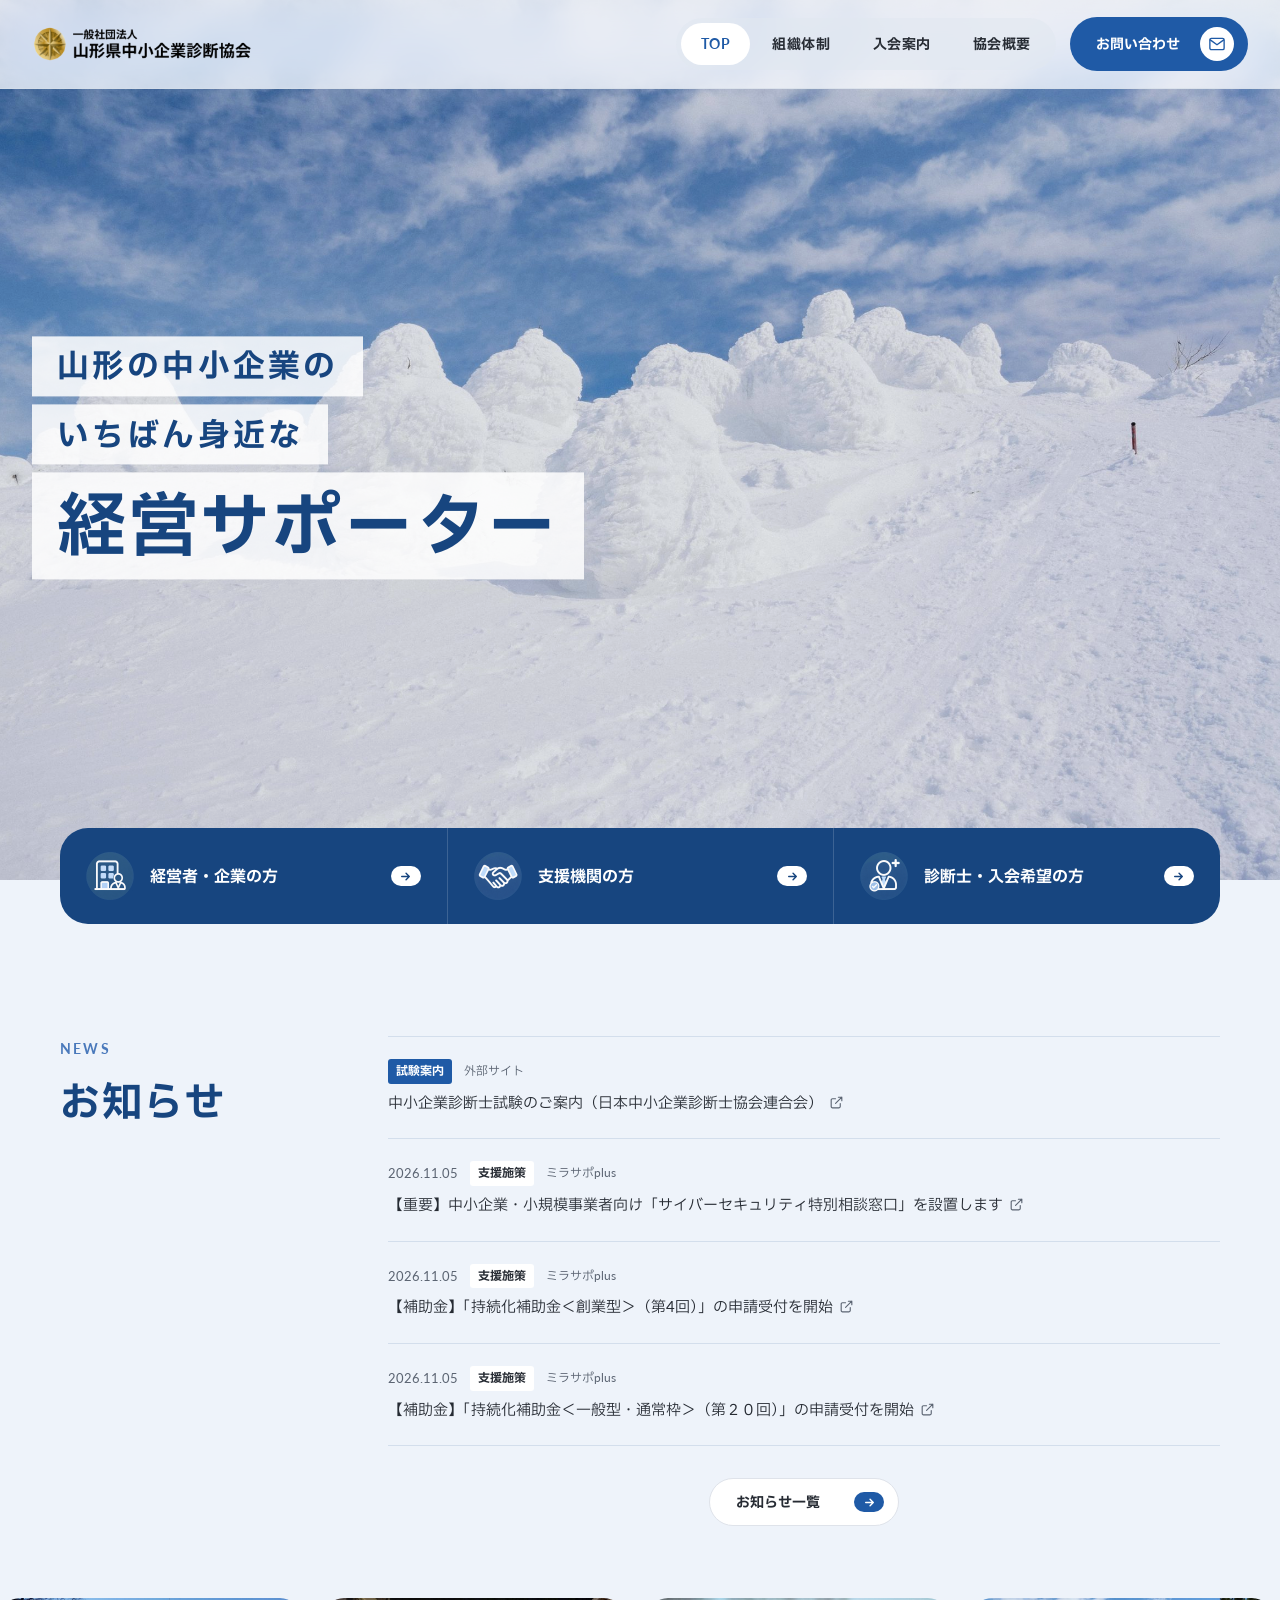
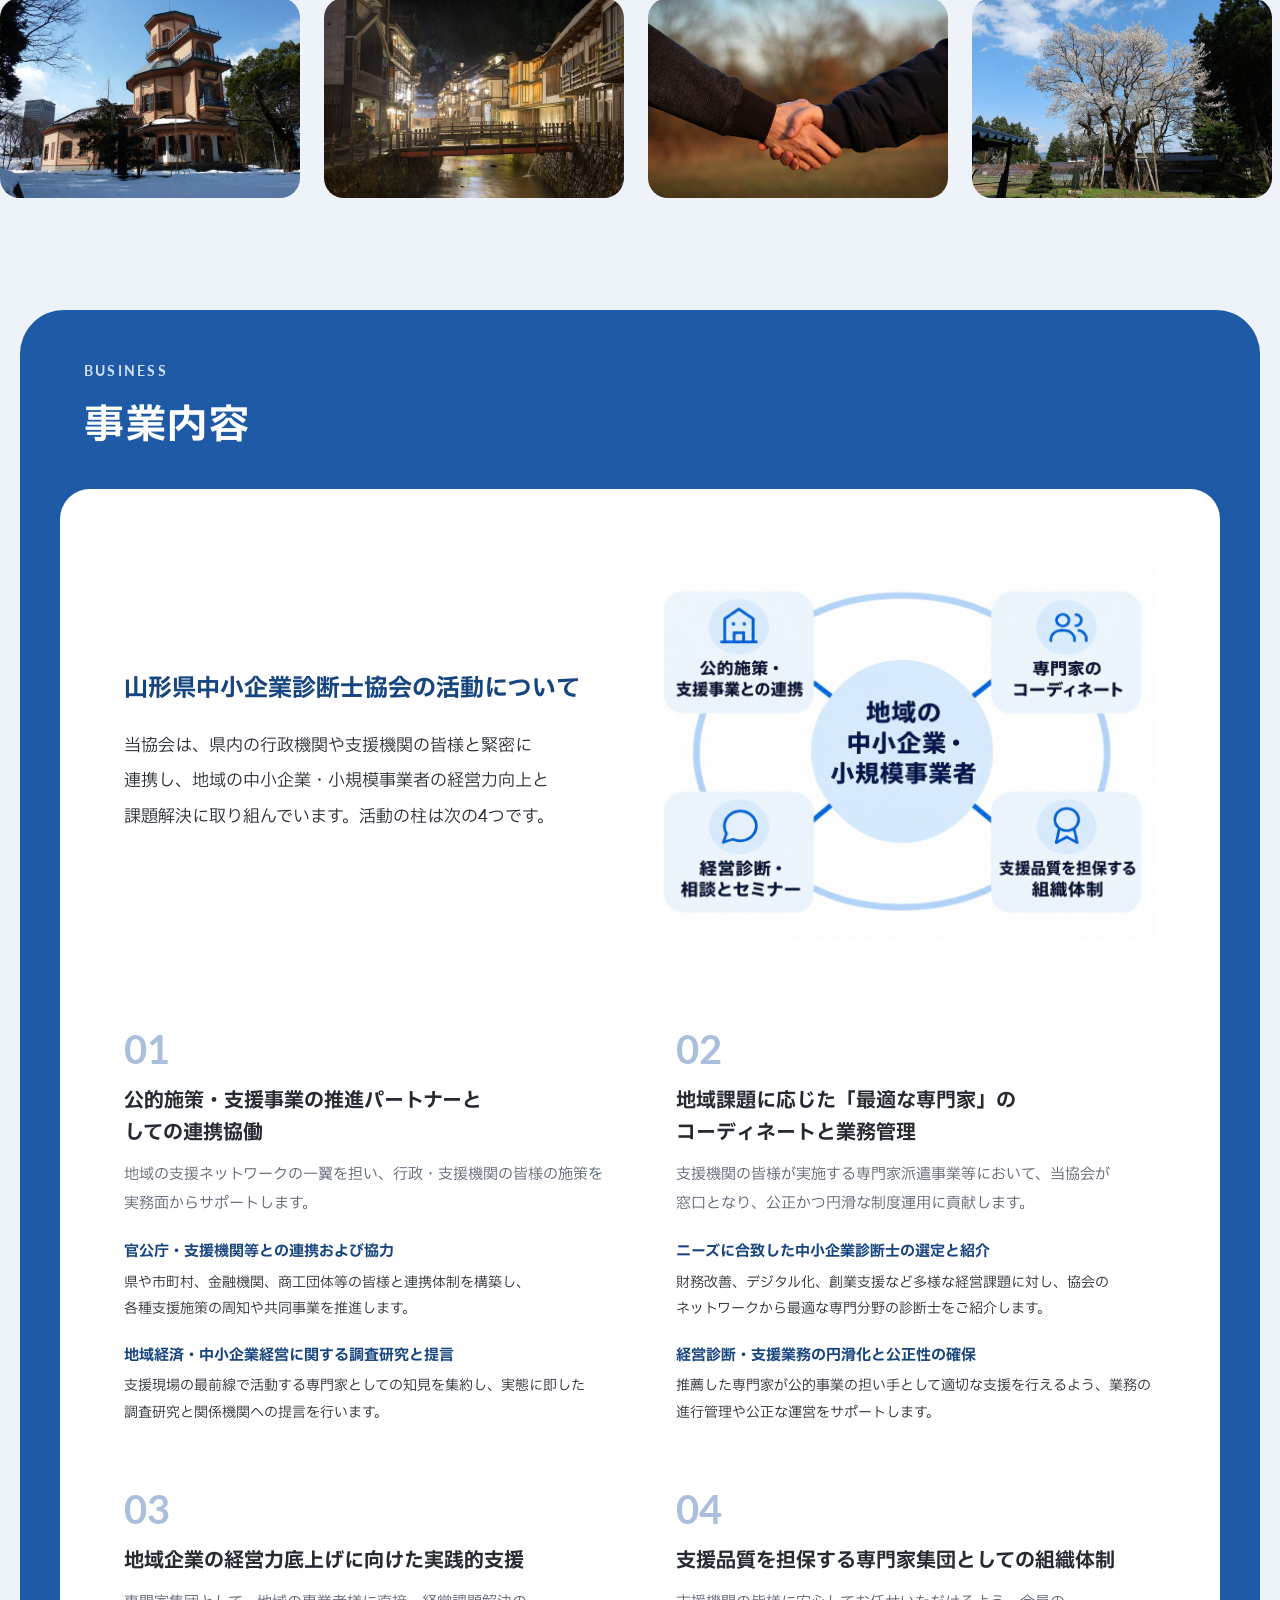
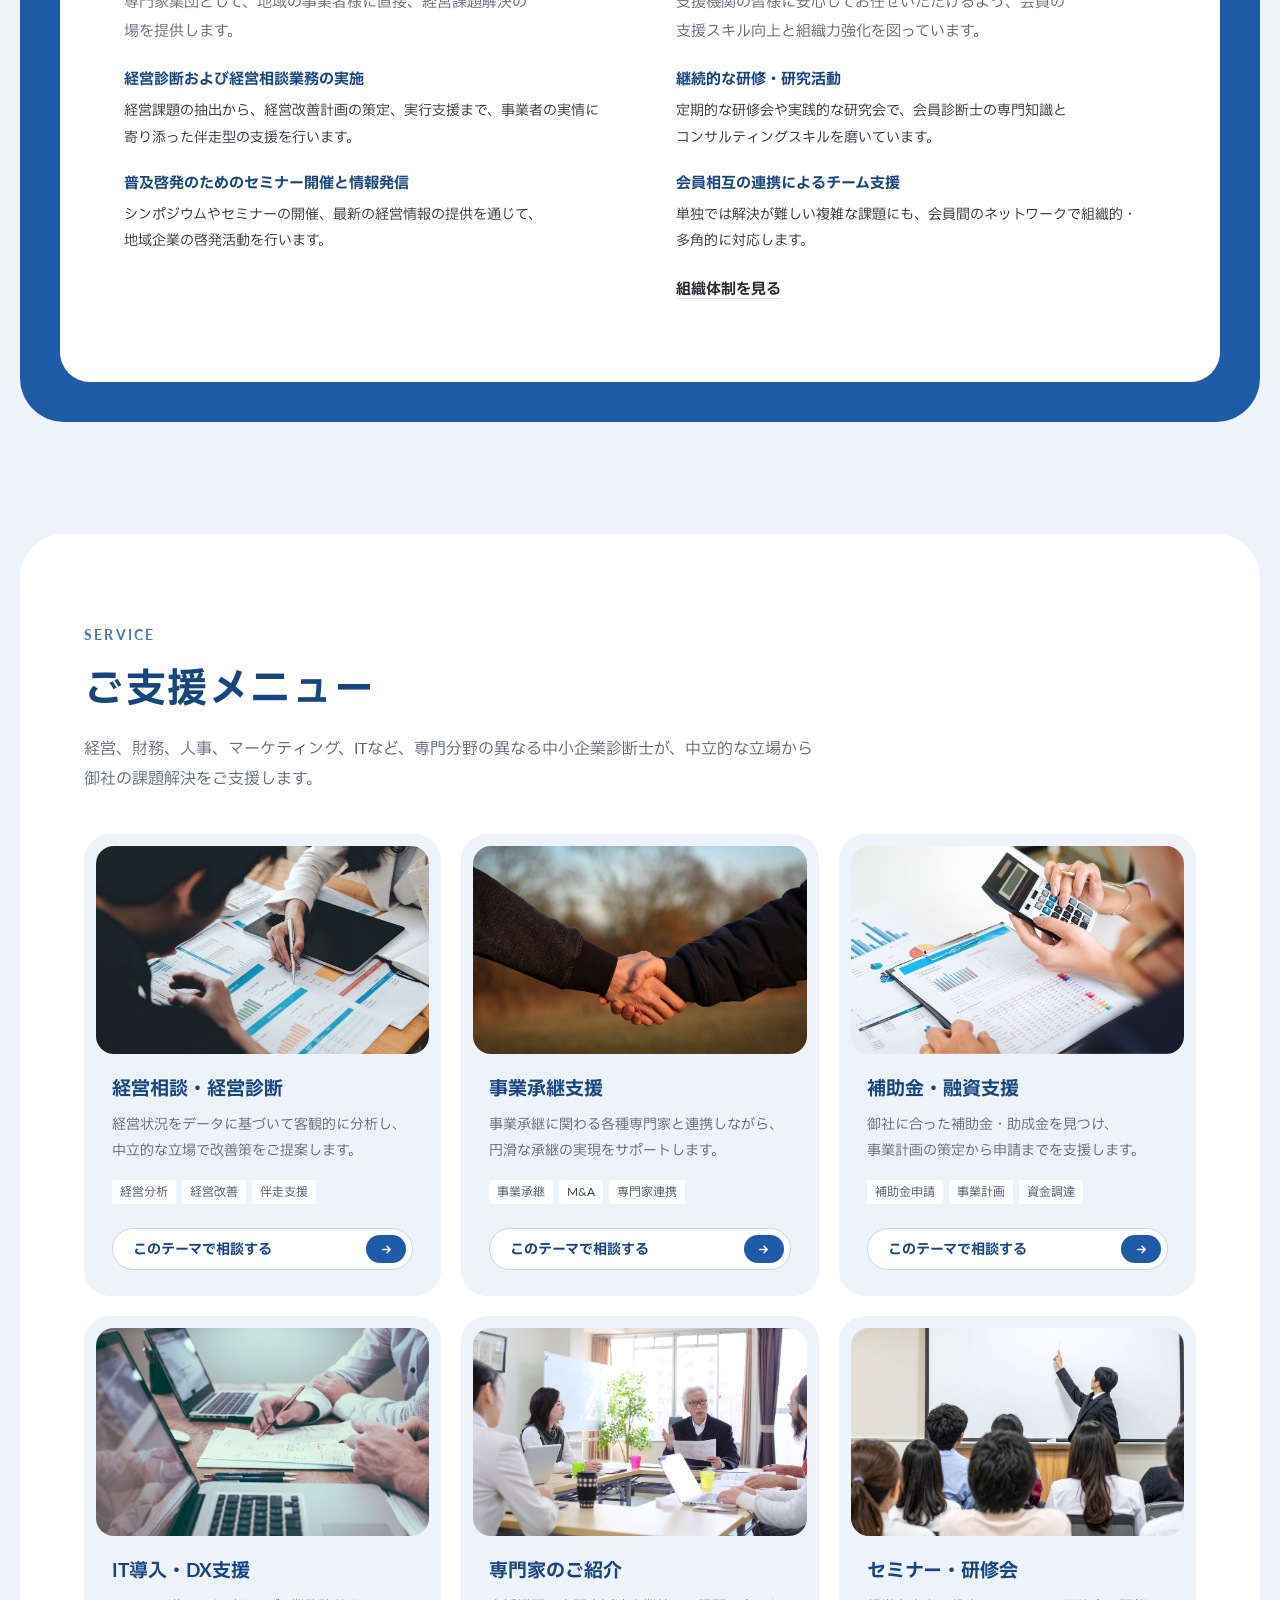
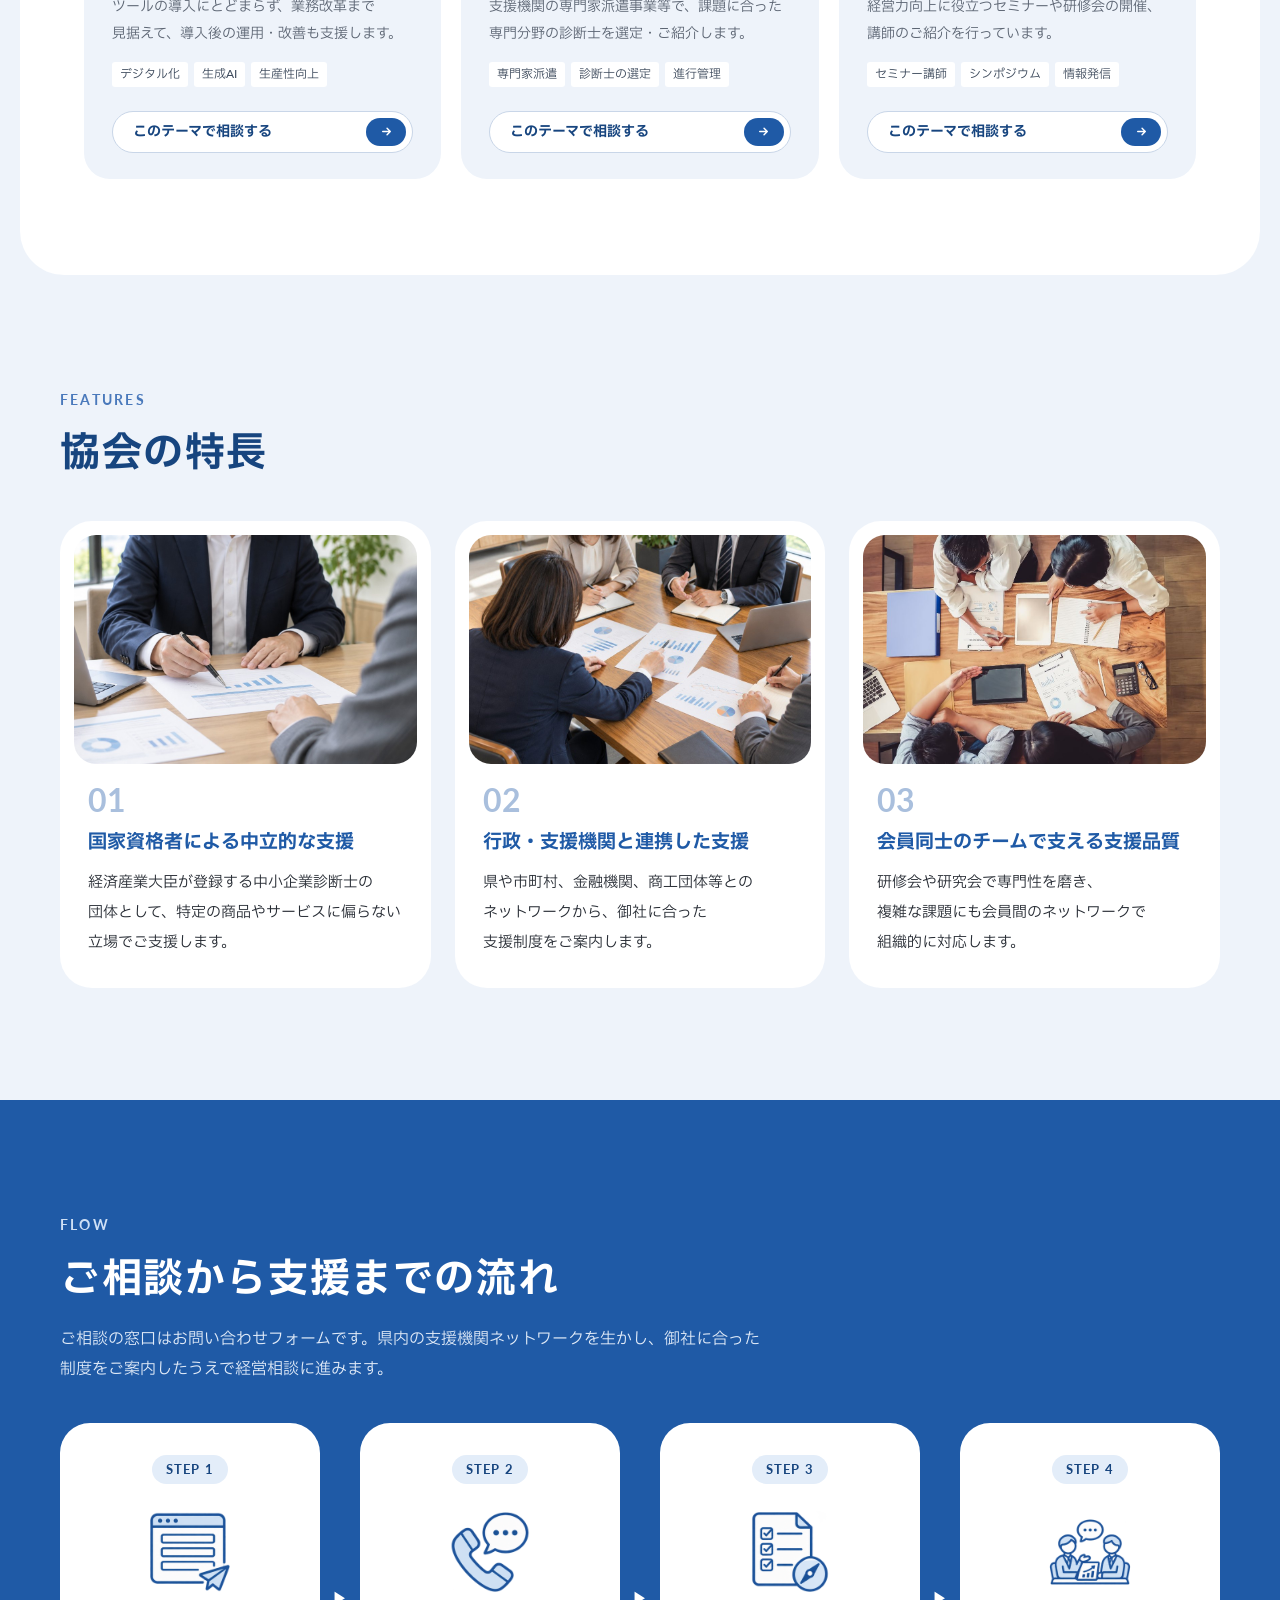
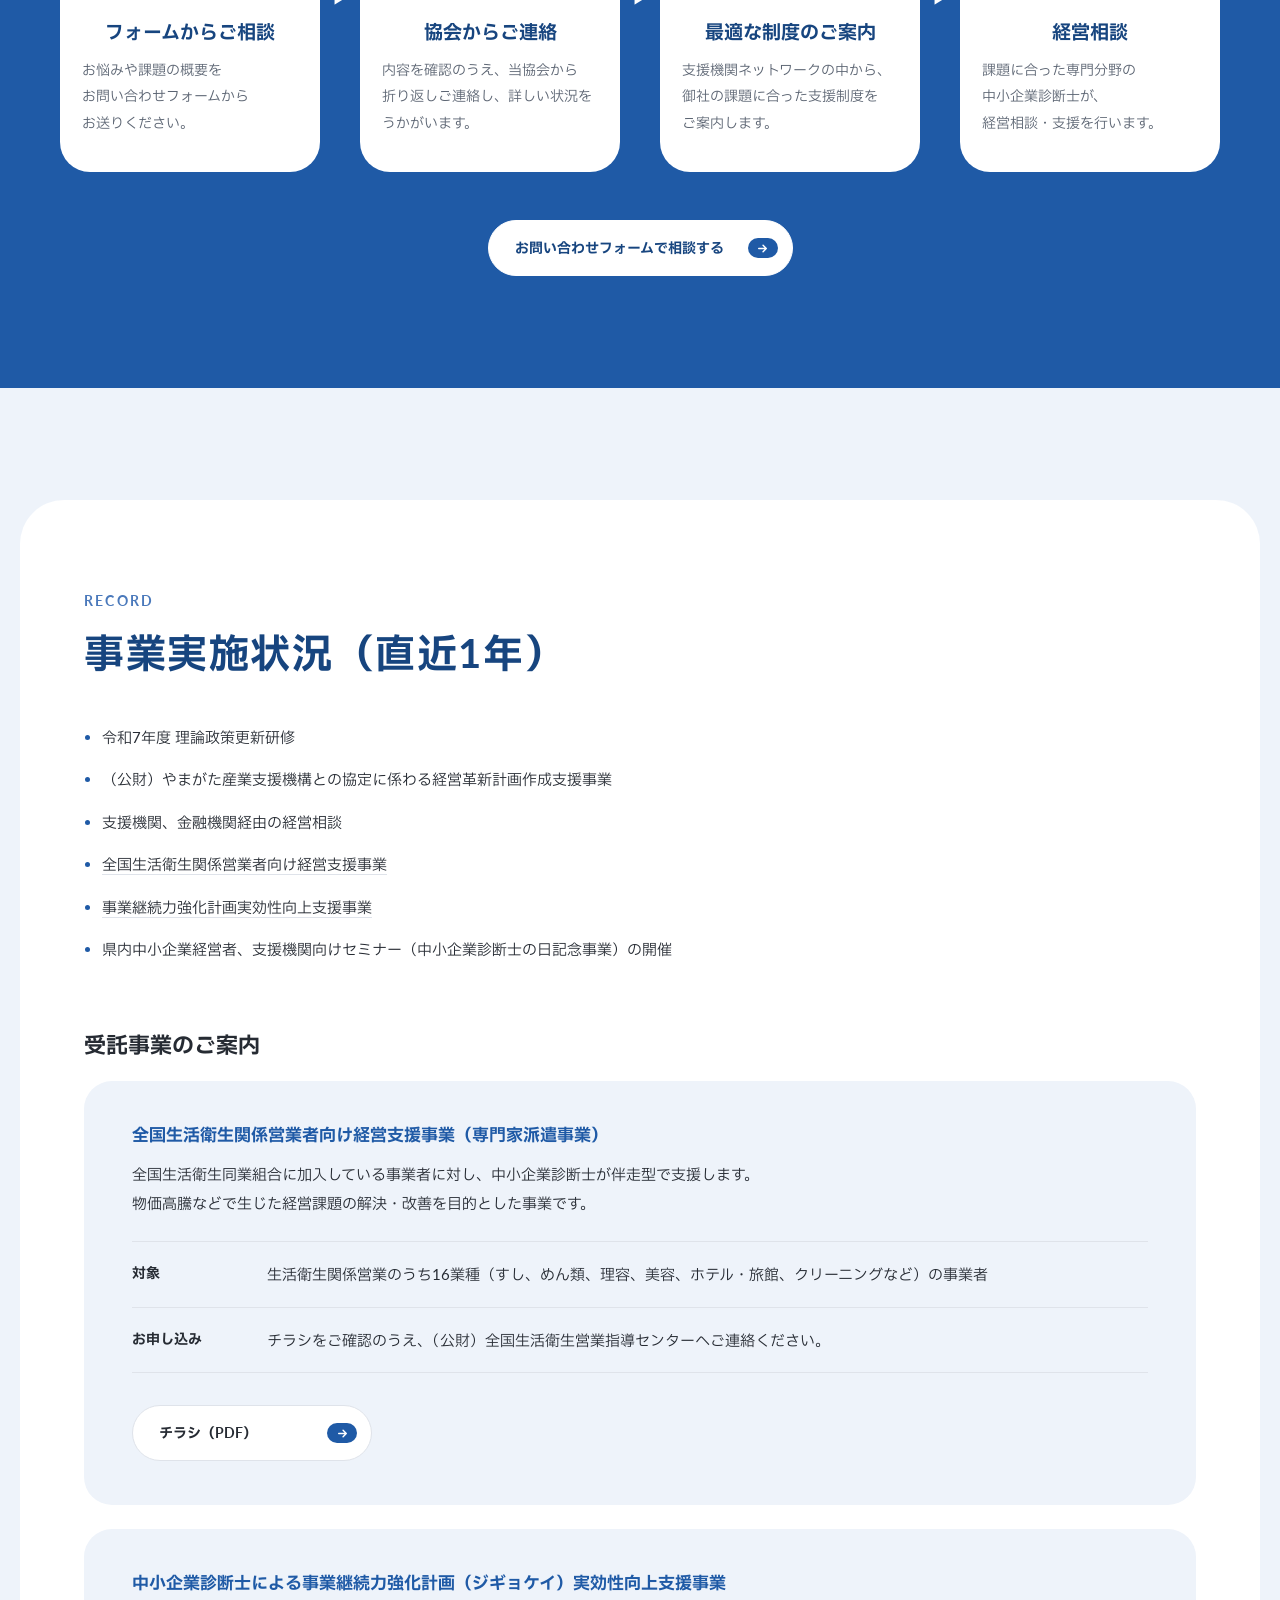
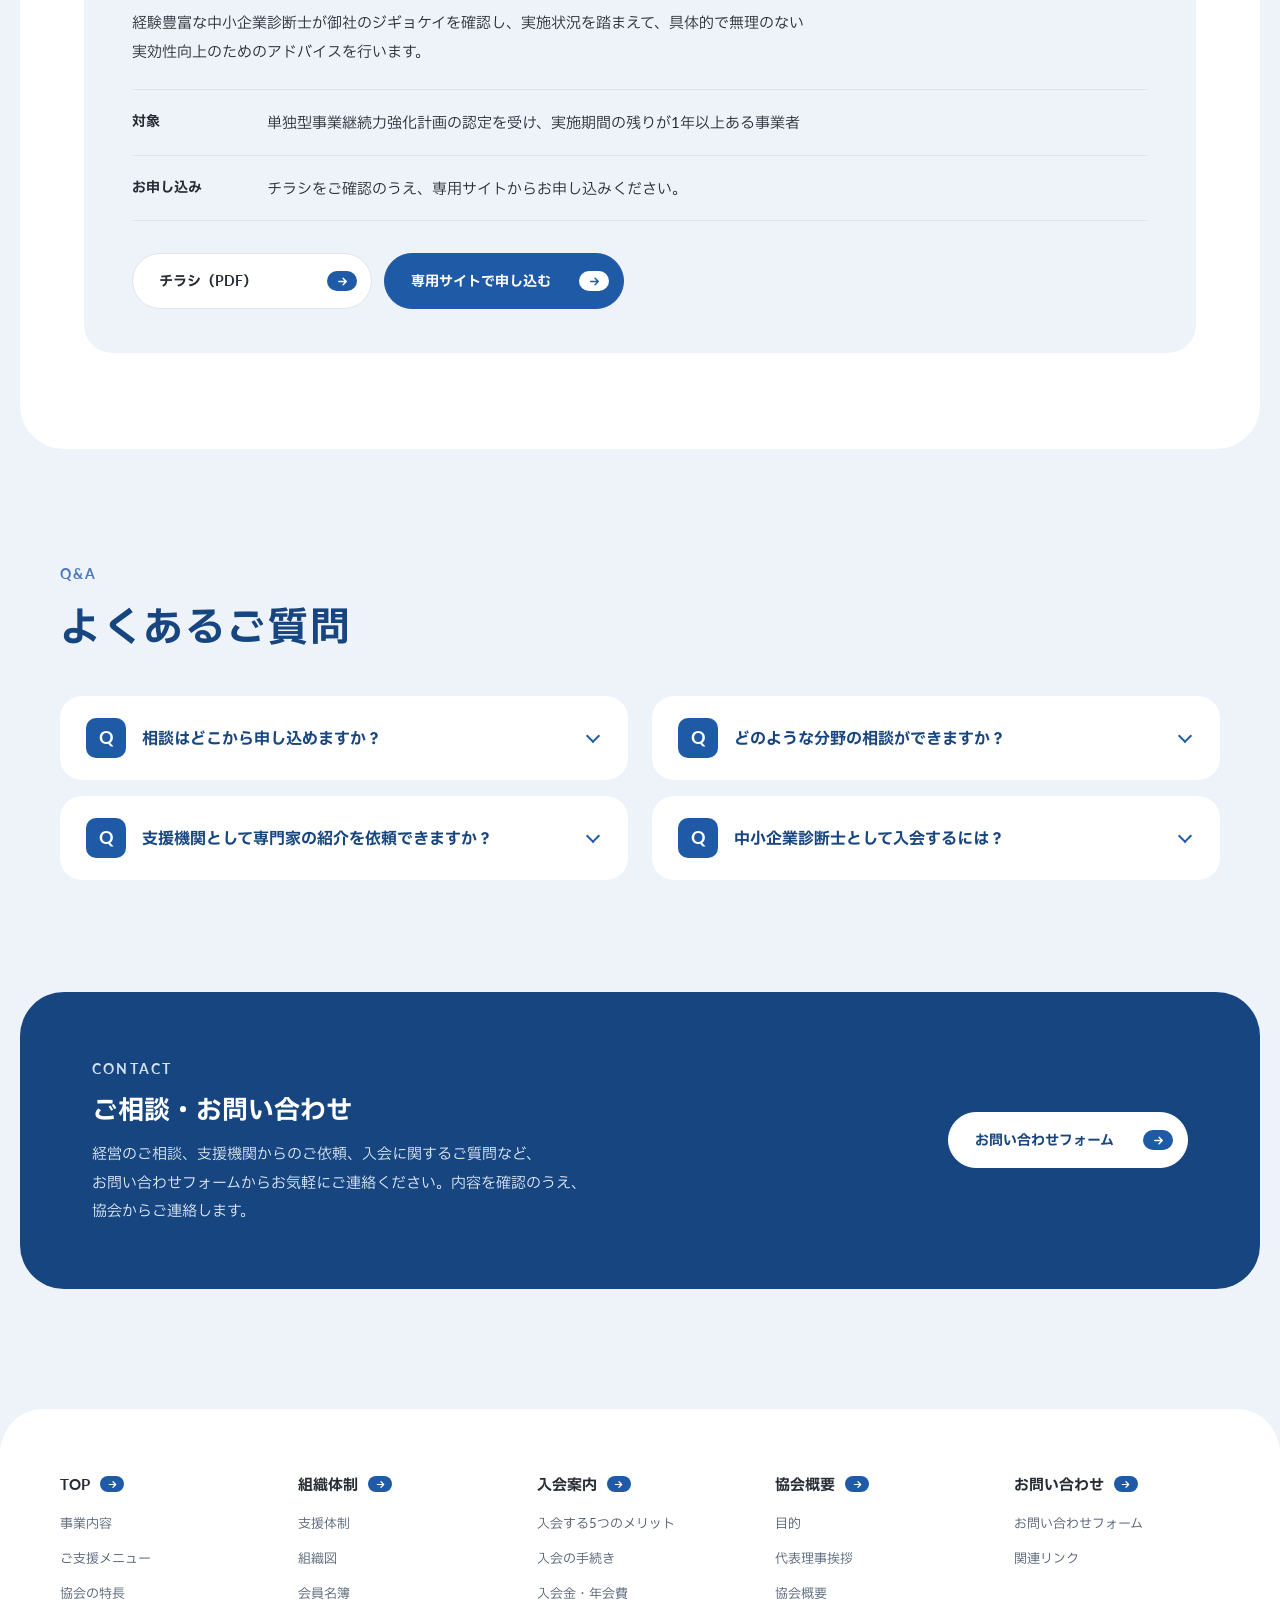
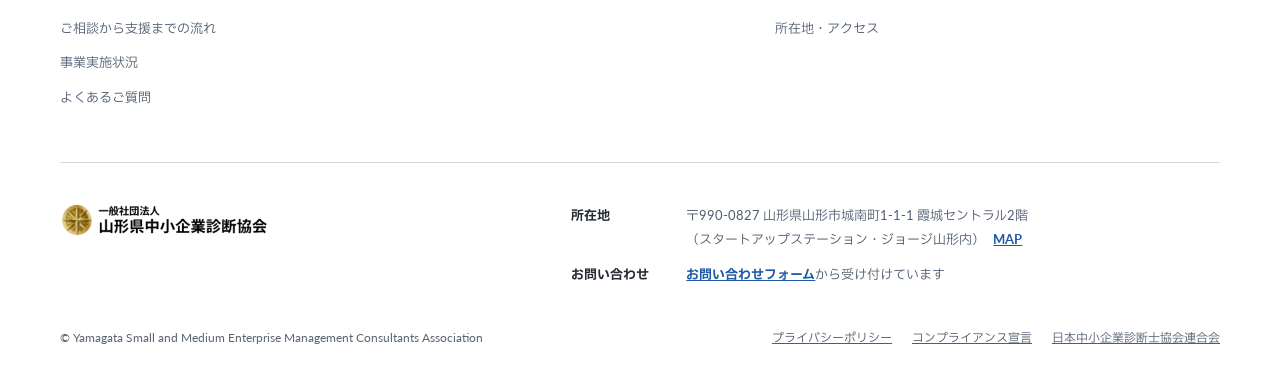
==== commit 7d15c785: "TOPのメインコピーを左そろえ・強弱ありに" ====
--- a/index.html
+++ b/index.html
@@ -9,7 +9,7 @@
 <link rel="preconnect" href="https://fonts.googleapis.com">
 <link rel="preconnect" href="https://fonts.gstatic.com" crossorigin>
 <link href="https://fonts.googleapis.com/css2?family=IBM+Plex+Sans+JP:wght@400;500;700&family=Lato:wght@400;700&display=swap" rel="stylesheet">
-<link rel="stylesheet" href="assets/style.css?v=c668d7ef">
+<link rel="stylesheet" href="assets/style.css?v=f33ffb59">
 </head>
 <body class="page-index">
 <svg xmlns="http://www.w3.org/2000/svg" style="display:none"><symbol id="i-chart" viewBox="0 0 24 24"><path d="M4 20h16"/><path d="M7 16v-4M12 16V8M17 16V5"/></symbol><symbol id="i-repeat" viewBox="0 0 24 24"><path d="M17 2l4 4-4 4"/><path d="M3 12v-2a4 4 0 0 1 4-4h14"/><path d="M7 22l-4-4 4-4"/><path d="M21 12v2a4 4 0 0 1-4 4H3"/></symbol><symbol id="i-yen" viewBox="0 0 24 24"><circle cx="12" cy="12" r="9.5"/><path d="M8 6.5l4 5 4-5M12 11.5V18M8.5 12.5h7M8.5 15.5h7"/></symbol><symbol id="i-monitor" viewBox="0 0 24 24"><rect x="2.5" y="3.5" width="19" height="13" rx="2"/><path d="M8 20.5h8M12 16.5v4"/></symbol><symbol id="i-seminar" viewBox="0 0 24 24"><rect x="3" y="3" width="18" height="12" rx="1.5"/><path d="M12 15v3.5M8 21l4-2.5 4 2.5M7 11l3-3 2.5 2.5L17 6"/></symbol><symbol id="i-doc" viewBox="0 0 24 24"><path d="M14 2.5H6.5a2 2 0 0 0-2 2v15a2 2 0 0 0 2 2h11a2 2 0 0 0 2-2V8z"/><path d="M14 2.5V8h5.5M8.5 13h7M8.5 17h7"/></symbol><symbol id="i-mail" viewBox="0 0 24 24"><rect x="2.5" y="4.5" width="19" height="15" rx="2"/><path d="M3 6.5l9 6.5 9-6.5"/></symbol><symbol id="i-pin" viewBox="0 0 24 24"><path d="M20 10c0 6.5-8 12-8 12s-8-5.5-8-12a8 8 0 0 1 16 0z"/><circle cx="12" cy="10" r="2.8"/></symbol><symbol id="i-link" viewBox="0 0 24 24"><path d="M10 14a4.5 4.5 0 0 0 6.4 0l3.2-3.2a4.5 4.5 0 0 0-6.4-6.4l-1.1 1.1"/><path d="M14 10a4.5 4.5 0 0 0-6.4 0l-3.2 3.2a4.5 4.5 0 0 0 6.4 6.4l1.1-1.1"/></symbol><symbol id="i-shield" viewBox="0 0 24 24"><path d="M12 2.5l8 3v6c0 5-3.5 8.5-8 10-4.5-1.5-8-5-8-10v-6z"/><path d="M8.5 12l2.5 2.5 4.5-5"/></symbol><symbol id="i-talk" viewBox="0 0 24 24"><path d="M20.5 11.5a8 8 0 0 1-11.6 7.1L3.5 20.5l1.9-5.1A8 8 0 1 1 20.5 11.5z"/></symbol><symbol id="i-users" viewBox="0 0 24 24"><circle cx="9" cy="8" r="3.5"/><path d="M2.5 20.5v-1a5 5 0 0 1 5-5h3a5 5 0 0 1 5 5v1"/><path d="M16 4.6a3.5 3.5 0 0 1 0 6.8M21.5 20.5v-1a5 5 0 0 0-3.5-4.8"/></symbol><symbol id="i-userplus" viewBox="0 0 24 24"><circle cx="9" cy="8" r="3.5"/><path d="M2.5 20.5v-1a5 5 0 0 1 5-5h3a5 5 0 0 1 5 5v1M19 8v6M16 11h6"/></symbol><symbol id="i-building" viewBox="0 0 24 24"><path d="M3 21h18M5 21V8l7-5 7 5v13M9.5 21v-5h5v5M9 11h.01M15 11h.01"/></symbol><symbol id="i-book" viewBox="0 0 24 24"><path d="M2.5 4h6a3.5 3.5 0 0 1 3.5 3.5V21a3 3 0 0 0-3-3H2.5zM21.5 4h-6A3.5 3.5 0 0 0 12 7.5V21a3 3 0 0 1 3-3h6.5z"/></symbol><symbol id="i-search" viewBox="0 0 24 24"><circle cx="11" cy="11" r="7"/><path d="M20.5 20.5l-4.5-4.5"/></symbol><symbol id="i-clipboard" viewBox="0 0 24 24"><path d="M16 4.5h2a2 2 0 0 1 2 2v13a2 2 0 0 1-2 2H6a2 2 0 0 1-2-2v-13a2 2 0 0 1 2-2h2"/><rect x="8" y="2.5" width="8" height="4" rx="1"/><path d="M8.5 12h7M8.5 16h5"/></symbol><symbol id="i-award" viewBox="0 0 24 24"><circle cx="12" cy="9" r="6"/><path d="M8.5 14L7 22l5-3 5 3-1.5-8"/></symbol><symbol id="i-arrow" viewBox="0 0 24 24"><path d="M5 12h14M13 6l6 6-6 6"/></symbol><symbol id="i-chev" viewBox="0 0 24 24"><path d="M9 6l6 6-6 6"/></symbol><symbol id="i-down" viewBox="0 0 24 24"><path d="M6 9l6 6 6-6"/></symbol><symbol id="i-alert" viewBox="0 0 24 24"><circle cx="12" cy="12" r="9.5"/><path d="M12 7.5v5.5M12 16.5h.01"/></symbol><symbol id="i-megaphone" viewBox="0 0 24 24"><path d="M3 10.5v3l15 5.5V5z"/><path d="M7.5 14.6l1 4.4a1.5 1.5 0 0 0 1.5 1.2h1.3a1 1 0 0 0 1-1.2l-.8-3"/><path d="M21 9.5v5"/></symbol><symbol id="i-out" viewBox="0 0 24 24"><path d="M18 13.5v5a2 2 0 0 1-2 2H5.5a2 2 0 0 1-2-2V8a2 2 0 0 1 2-2h5"/><path d="M15 3.5h5.5V9M10.5 13.5l10-10"/></symbol><symbol id="i-close" viewBox="0 0 24 24"><path d="M6 6l12 12M18 6L6 18"/></symbol><symbol id="i-download" viewBox="0 0 24 24"><path d="M12 3.5v12M7 10.5l5 5 5-5M4 20.5h16"/></symbol></svg>
--- a/assets/style.css
+++ b/assets/style.css
@@ -238,25 +238,23 @@
 .fv__visual > img { position: absolute; inset: 0; width: 100%; height: 100%; object-fit: cover; object-position: center top; }
 .fv__visual::after { content: ""; position: absolute; inset: 0; background: rgba(10, 38, 82, .08); }
 .fv__inner { position: relative; z-index: 1; height: 100%; }
-/* 写真中央の雪と樹氷（白い面）の上にコピーを置き、濃紺で読ませる。
-   横長の画面では写真が幅いっぱいに広がり樹氷の上端が下がる（画像の高さ＝幅÷1.5、上端はその約37%）ので、
-   25vw ＋ 130px より上には置かない（青空に重なると読みにくい）。下は利用者別メニューに重ならない位置まで */
+/* 左端はヘッダーのロゴにそろえる。下は利用者別メニューに重ならない位置まで */
 .fv__copy {
   position: absolute;
-  top: clamp(55%, calc(25vw + 130px), calc(100% - 230px));
-  left: 50%;
-  transform: translate(-50%, -50%);
+  top: min(52%, calc(100% - 240px));
+  left: max(32px, calc((100% - 1400px) / 2 + 32px));
+  transform: translateY(-50%);
   margin: 0;
-  font-size: clamp(32px, 4vw, 56px);
+  font-size: clamp(44px, 5.4vw, 78px);
   font-weight: 700;
-  line-height: 1.4;
-  letter-spacing: .06em;
-  text-align: center;
+  line-height: 1.3;
+  letter-spacing: .04em;
   white-space: nowrap;
   color: var(--accent-deep);
 }
-.fv__copy span { display: block; width: fit-content; margin: 0 auto; padding: .08em .45em; background: rgba(255, 255, 255, .78); }
-.fv__copy span + span { margin-top: .22em; }
+.fv__copy span { display: block; width: fit-content; padding: .1em .36em .14em; background: rgba(255, 255, 255, .85); }
+.fv__copy span:nth-child(-n+2) { padding: .3em .78em; font-size: .46em; letter-spacing: .1em; }
+.fv__copy span + span { margin-top: 8px; }
 
 .fv-entry { position: relative; z-index: 2; margin-top: -52px; padding: 0 20px; }
 .fv-entry ul { display: grid; grid-template-columns: repeat(3, 1fr); max-width: var(--wrap); margin: 0 auto; padding: 0; list-style: none; border-radius: var(--radius); background: var(--accent-deep); overflow: hidden; }
@@ -676,7 +674,7 @@
 @media (max-width: 900px) {
   .section { padding: 72px 0; }
   .fv__visual { height: 600px; }
-  .fv__copy { font-size: 30px; }
+  .fv__copy { left: 20px; font-size: min(40px, 10vw); }
   .fv-entry { margin-top: -32px; }
   .fv-entry ul { grid-template-columns: 1fr; }
   .fv-entry li + li { border-left: 0; border-top: 1px solid rgba(255, 255, 255, .16); }
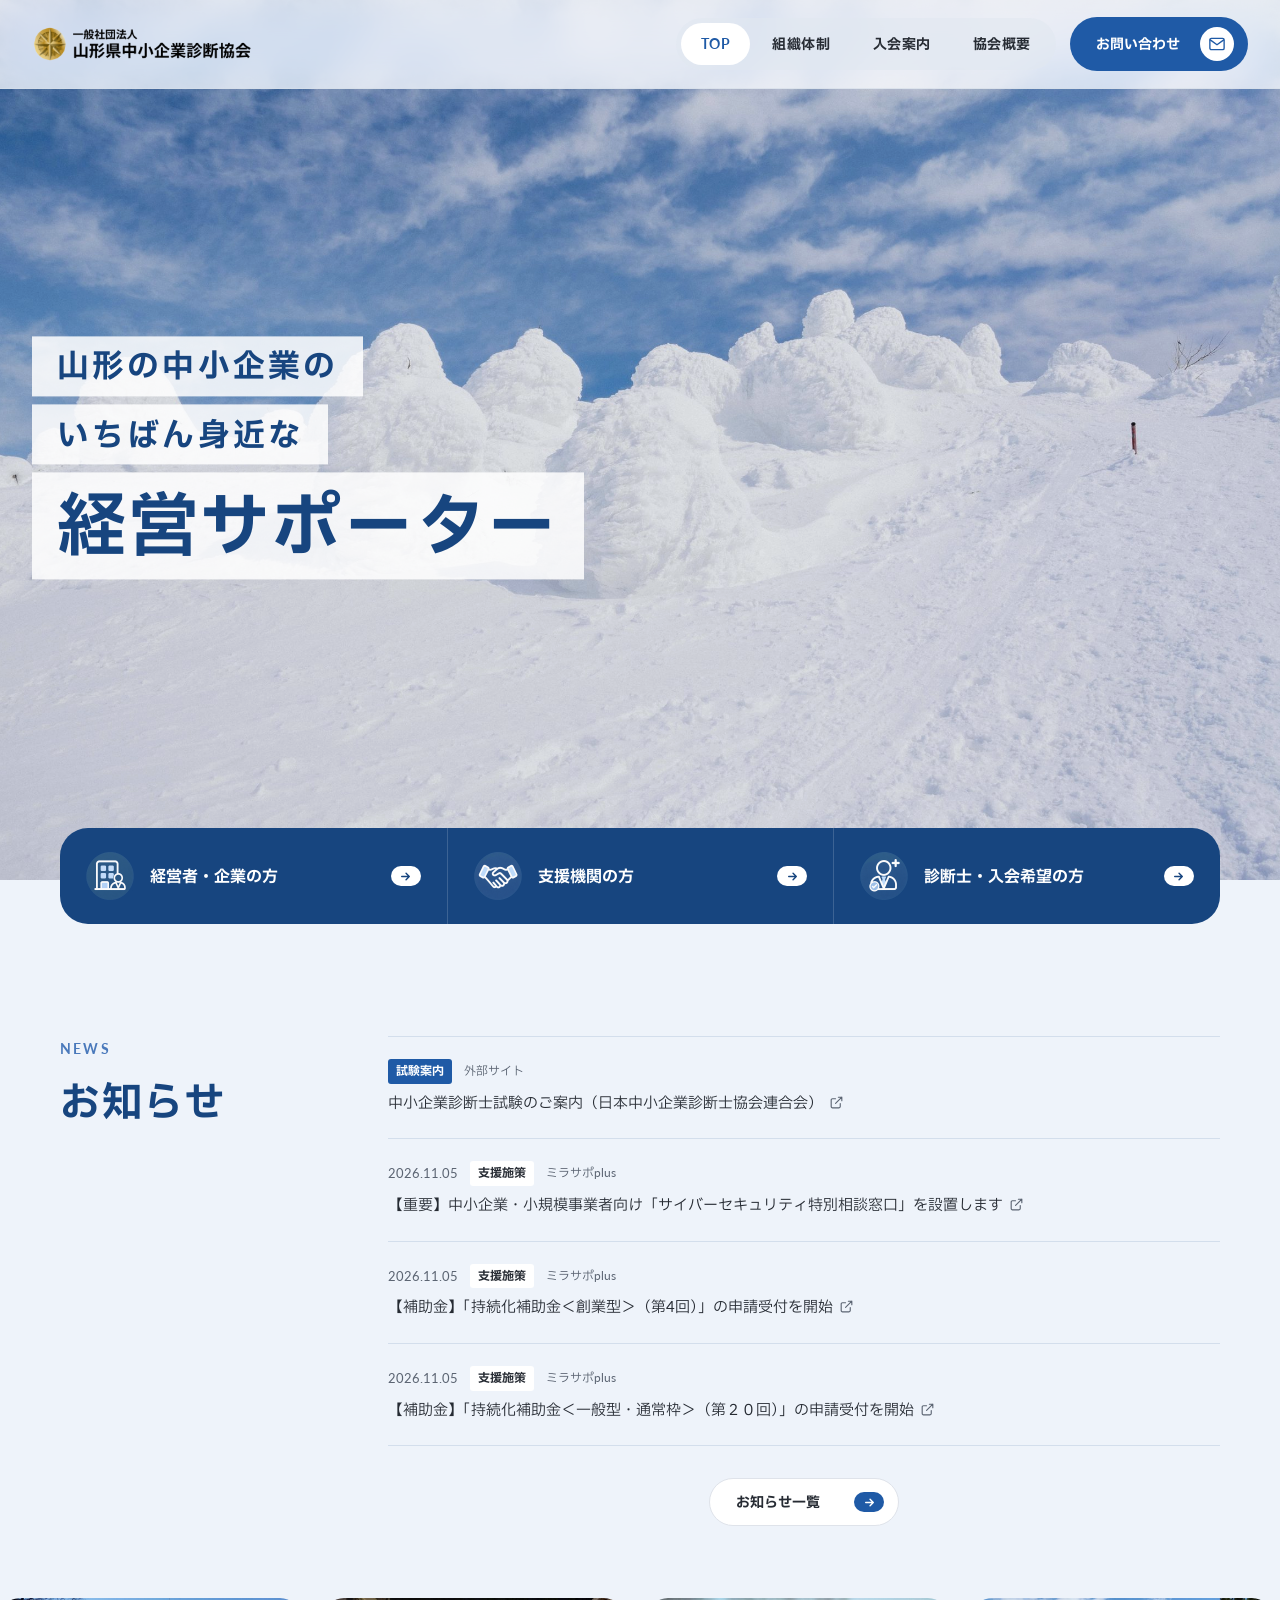
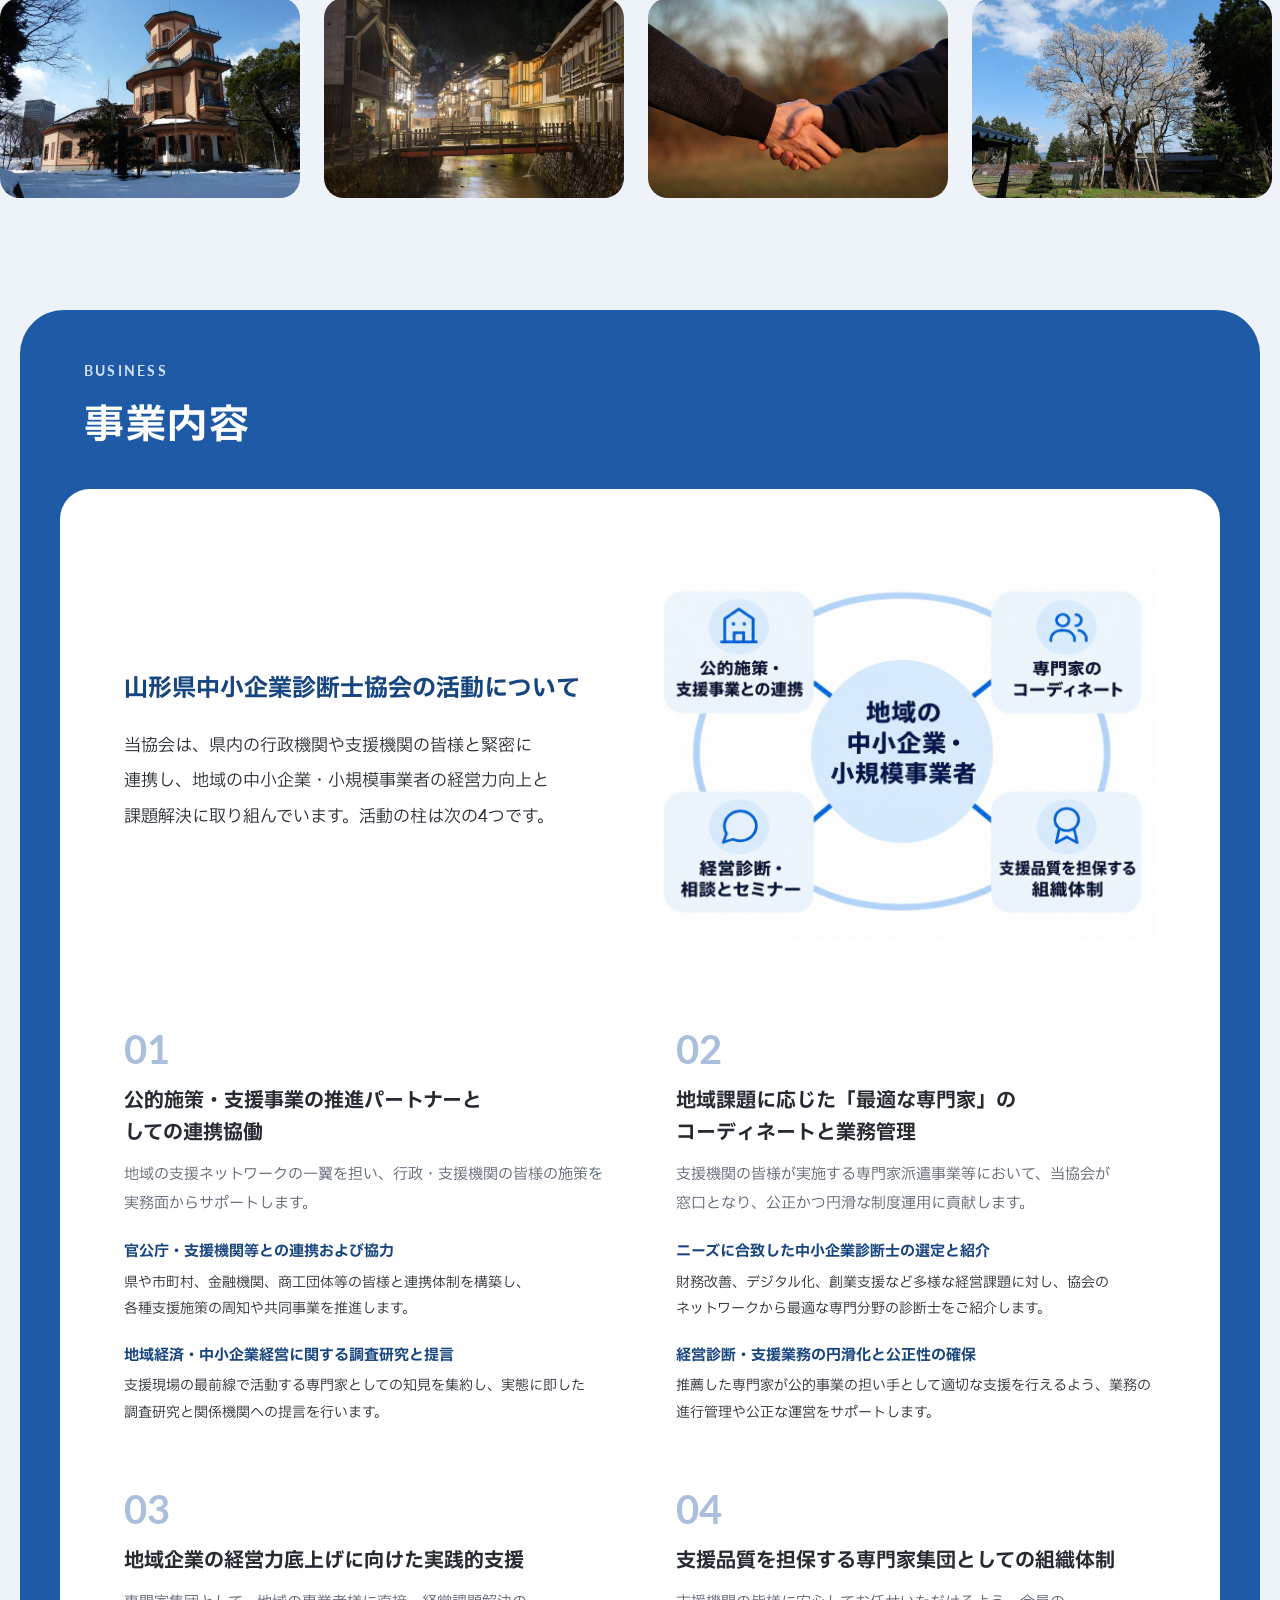
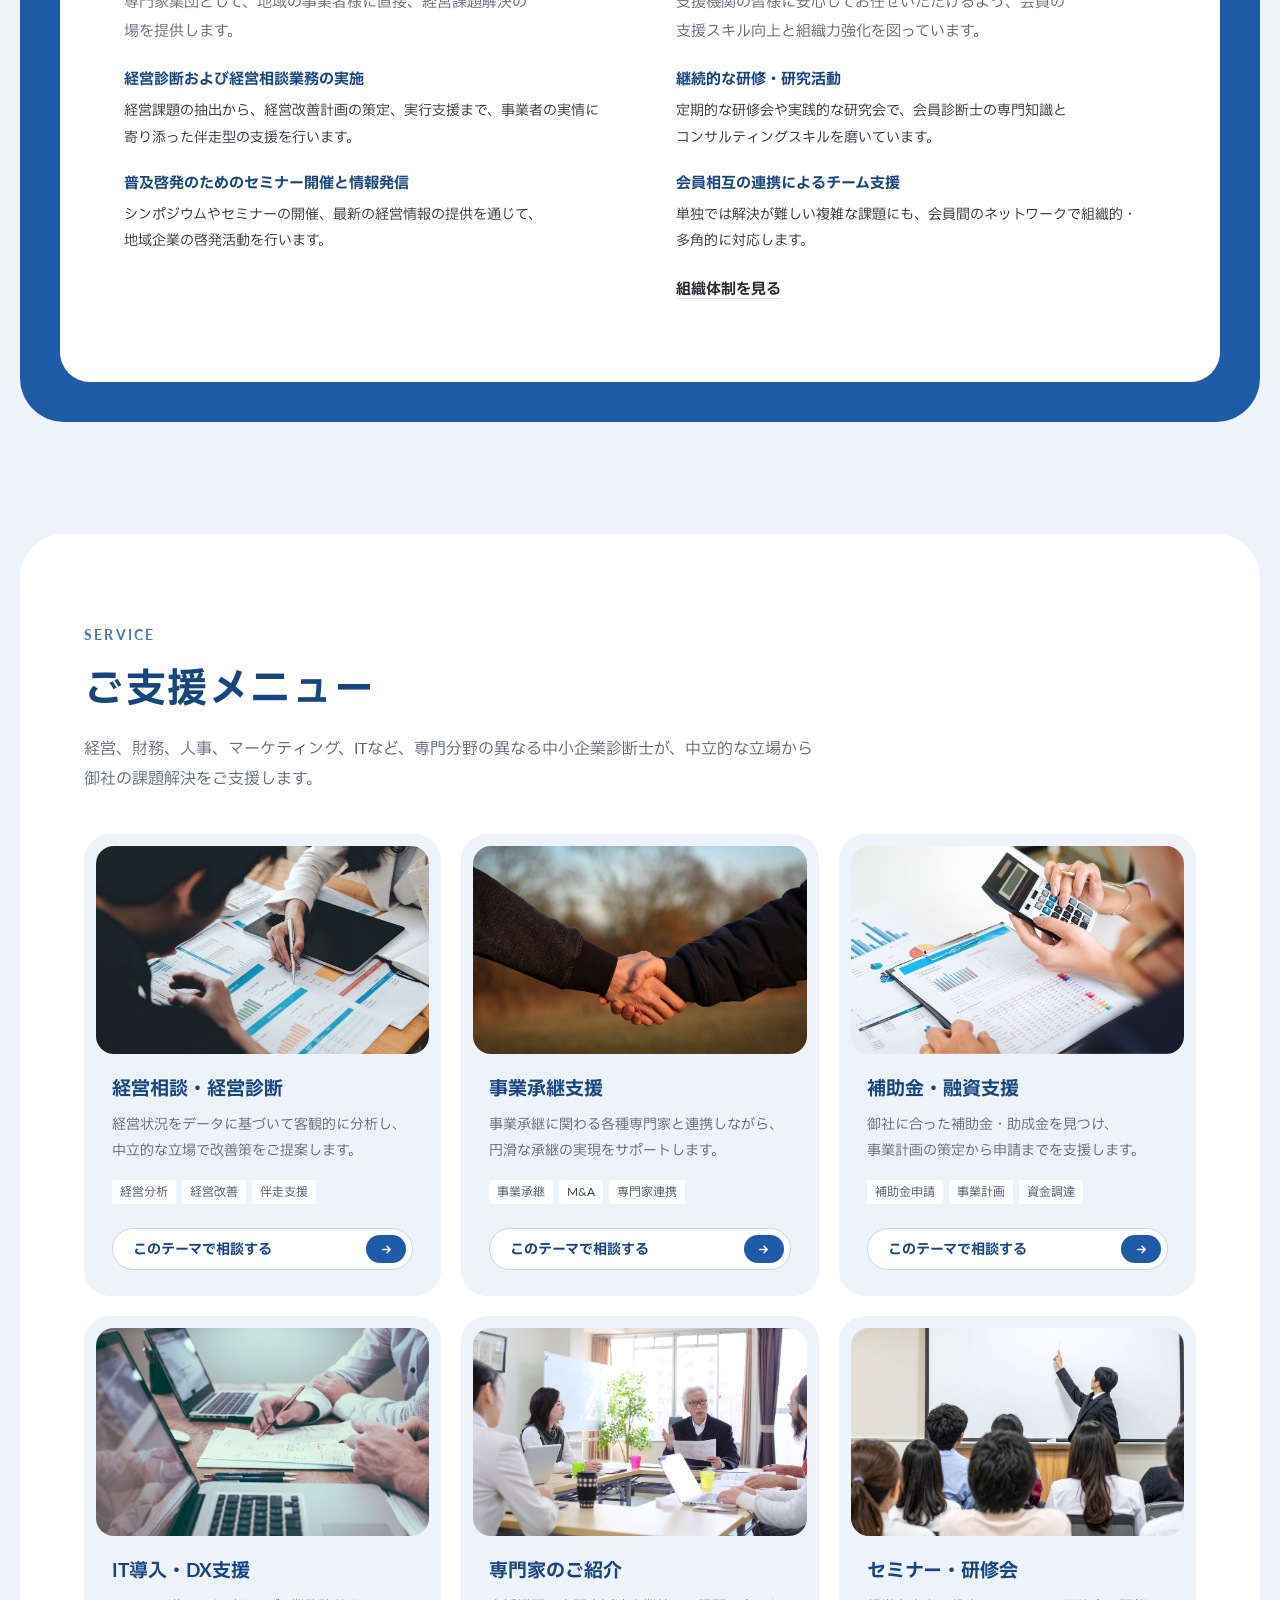
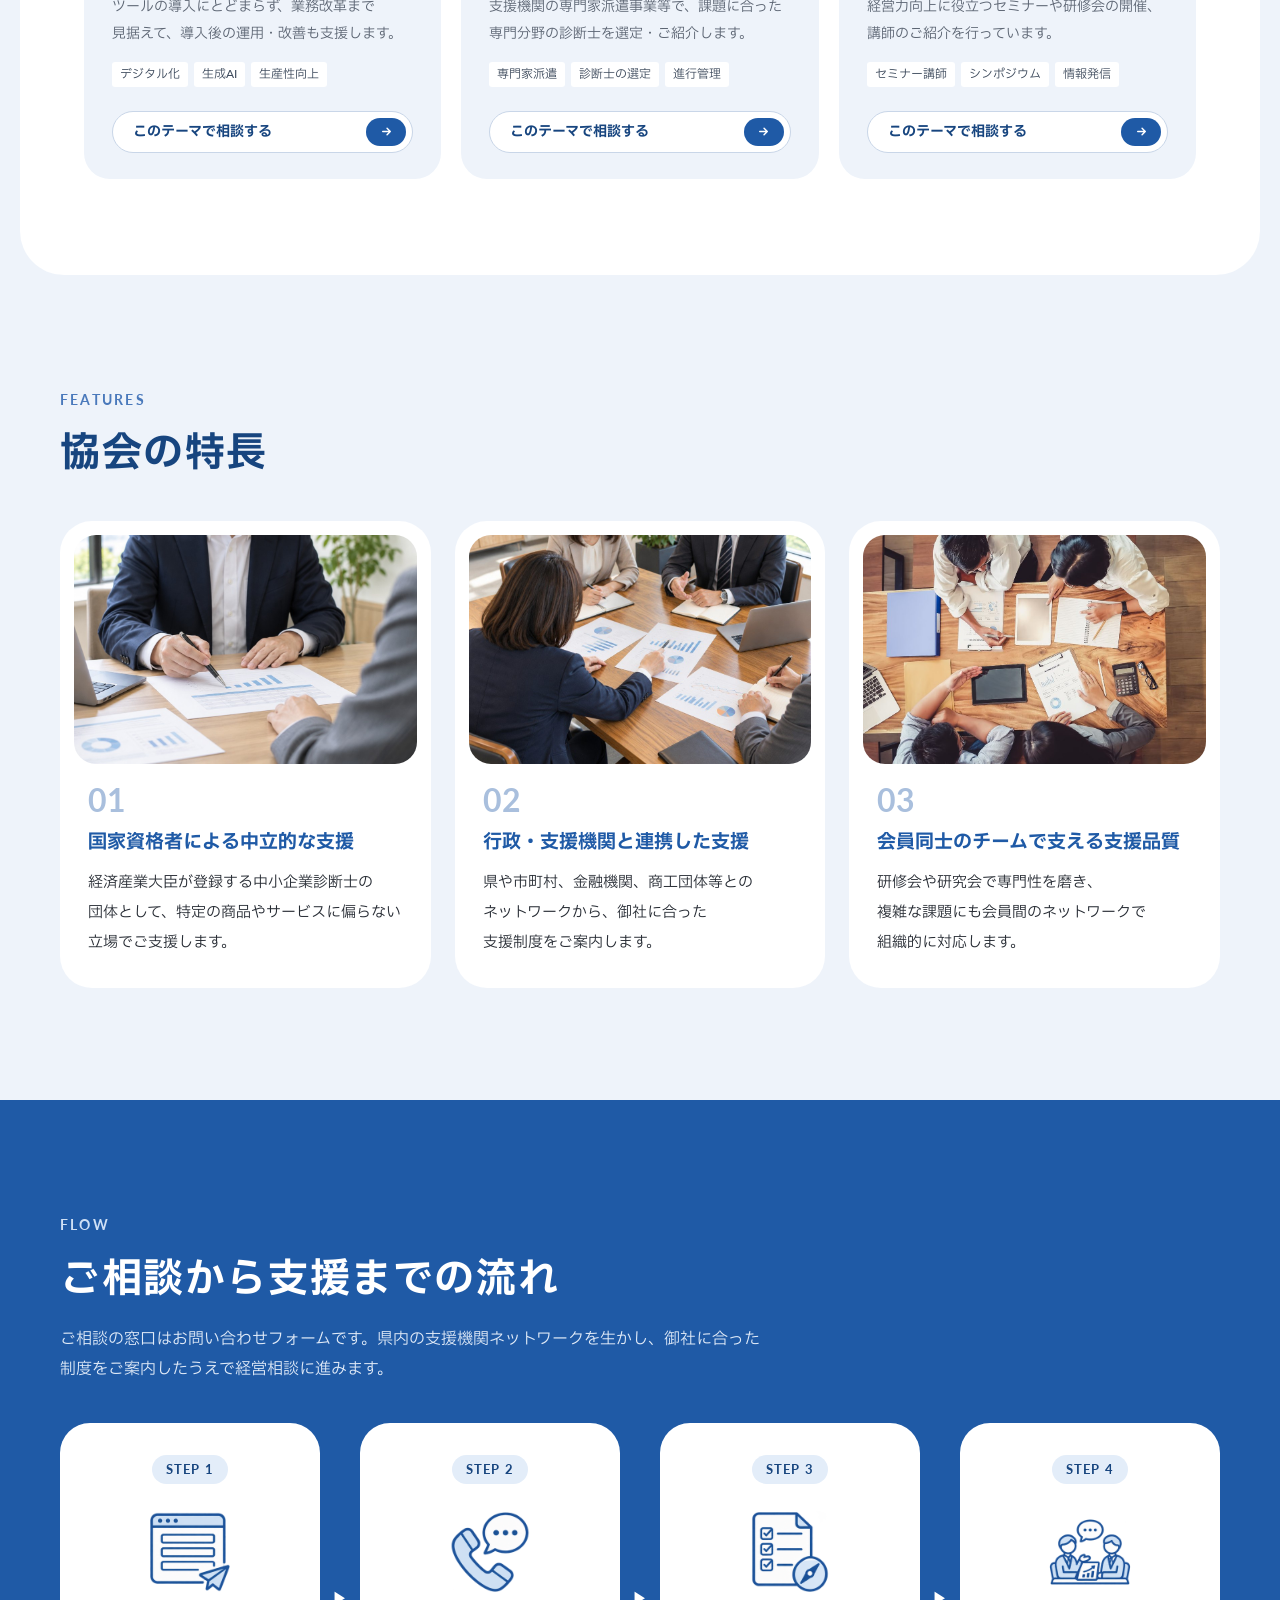
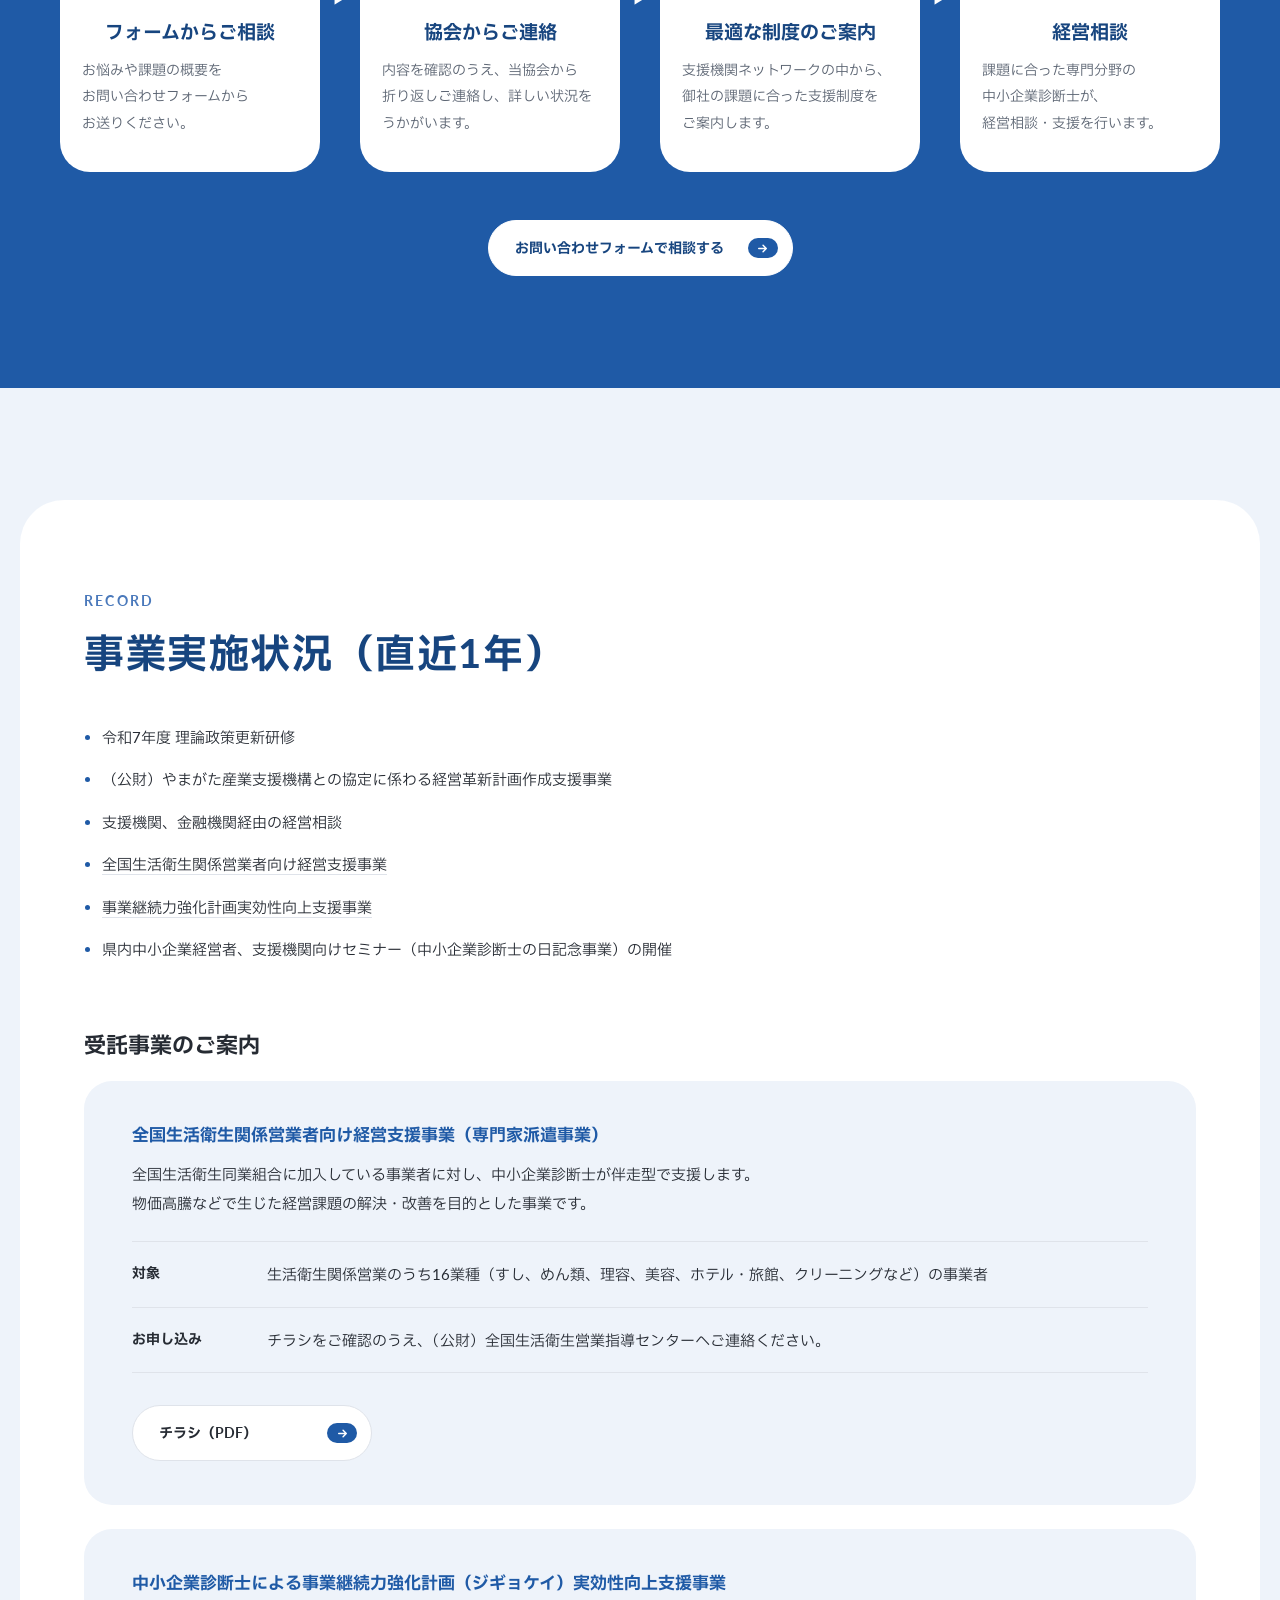
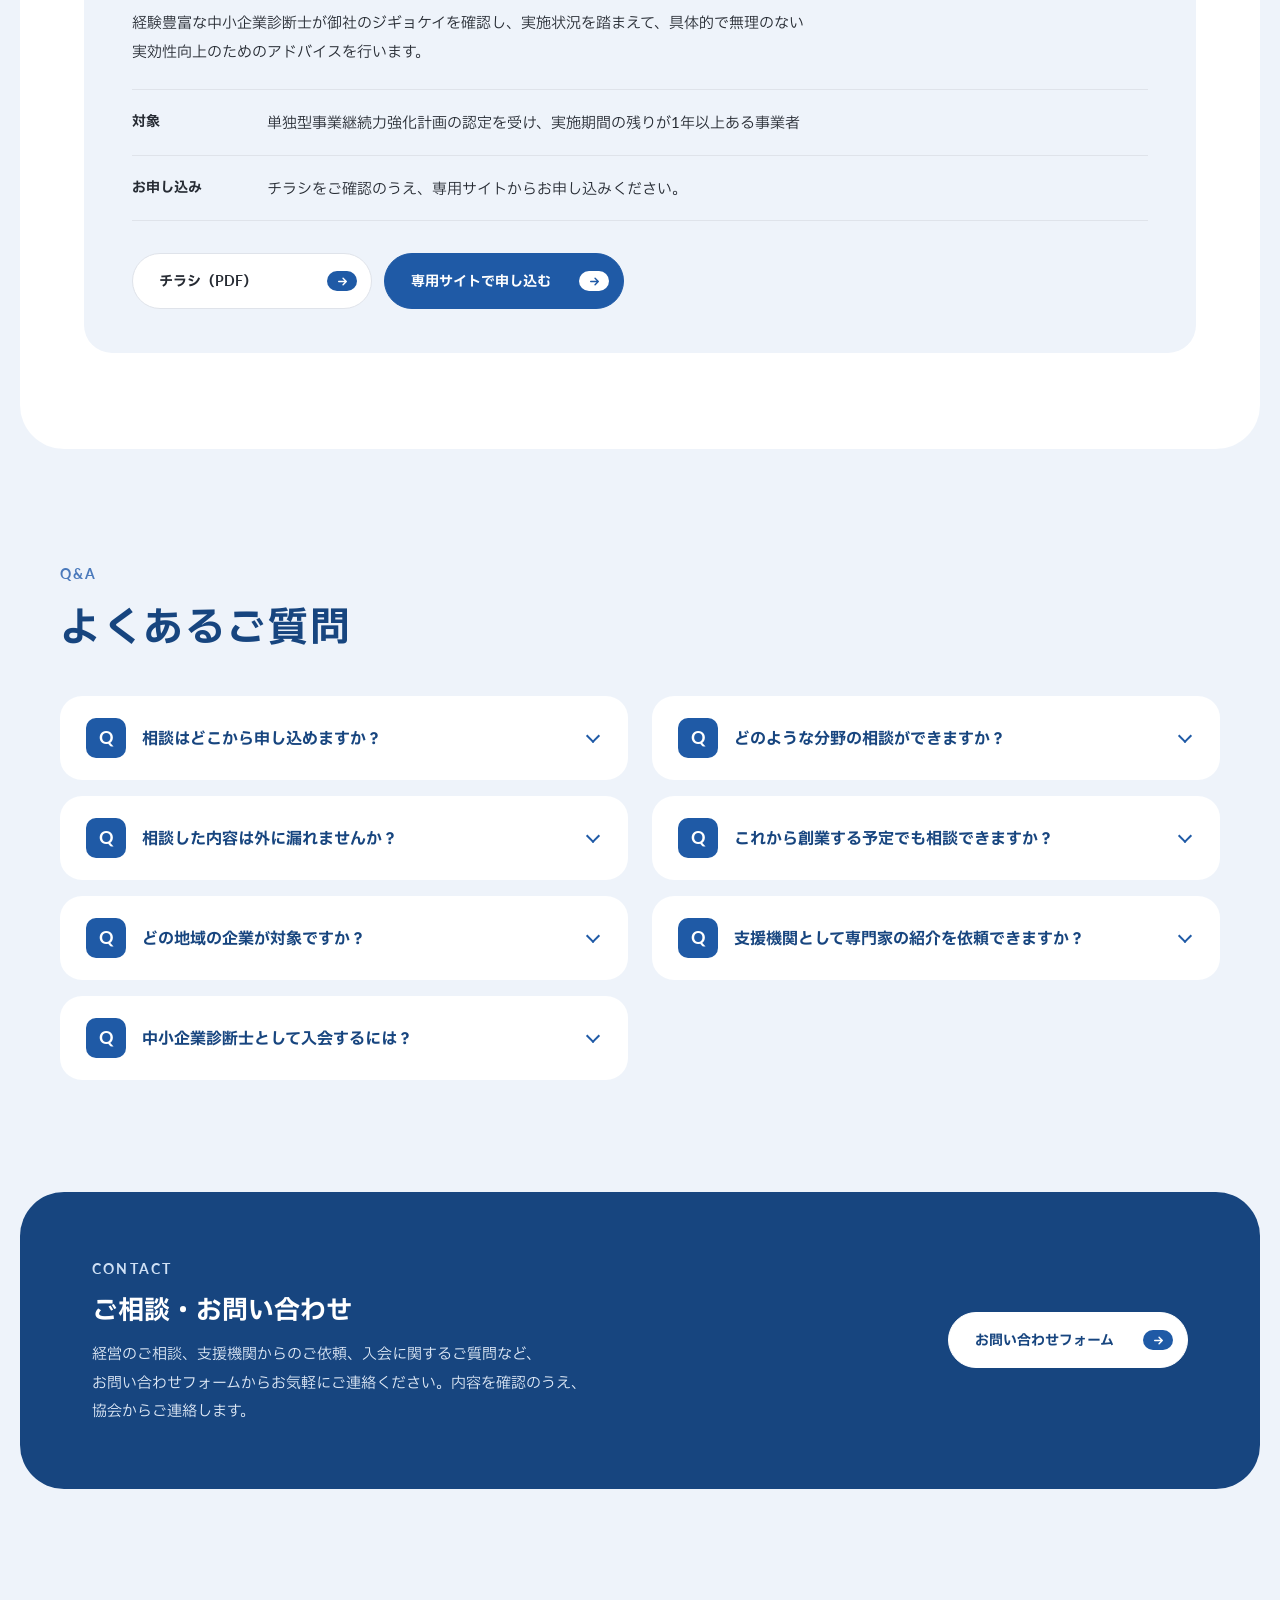
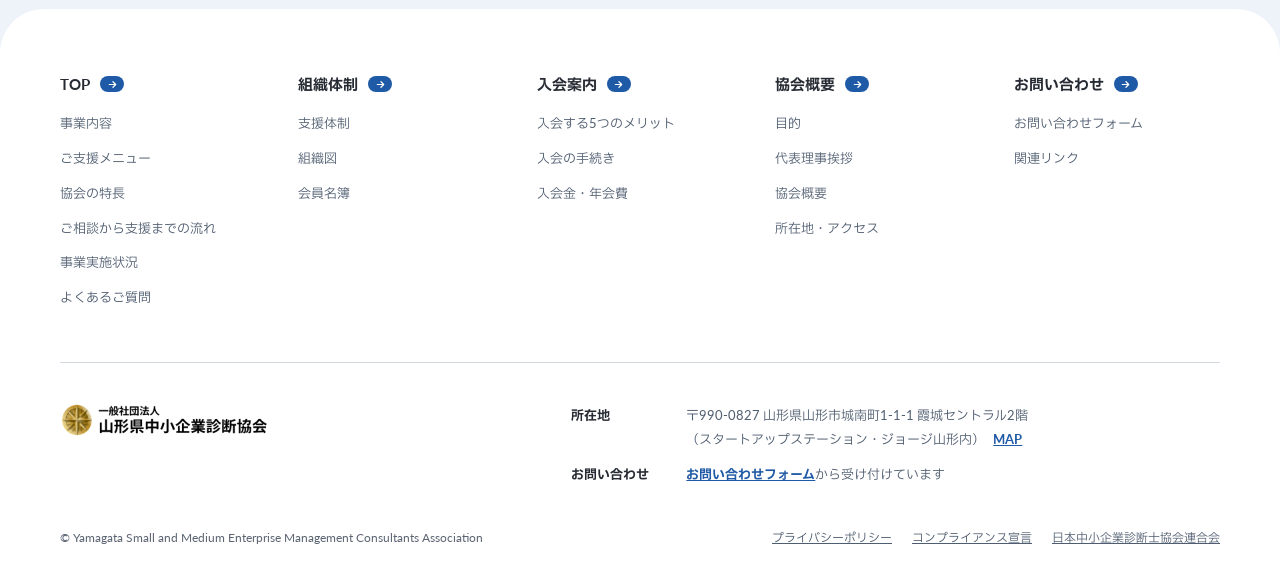
==== commit f7cf531a: "3つの視点での見直し: FAQ追加・更新研修の案内・空カテゴリ非表示・ご所属を任意に" ====
--- a/index.html
+++ b/index.html
@@ -393,6 +393,18 @@
       <details>
         <summary><span class="faq__q" lang="en">Q</span>どのような分野の相談ができますか？</summary>
         <p>経営、財務、人事、マーケティング、ITなど幅広い分野に対応しています。事業承継、補助金・融資、IT導入・DXのご相談も承ります。</p>
+      </details>
+      <details>
+        <summary><span class="faq__q" lang="en">Q</span>相談した内容は外に漏れませんか？</summary>
+        <p>当協会の会員は<a class="text-link" href="compliance.html">コンプライアンス宣言</a>に基づき守秘義務を守り、ご相談で知り得た情報を厳重に管理します。ご本人の同意なく第三者に伝えることはありません。</p>
+      </details>
+      <details>
+        <summary><span class="faq__q" lang="en">Q</span>これから創業する予定でも相談できますか？</summary>
+        <p>はい。創業を予定している方のご相談もお受けしています。事業計画づくりや資金調達など、創業前の段階からご支援します。</p>
+      </details>
+      <details>
+        <summary><span class="faq__q" lang="en">Q</span>どの地域の企業が対象ですか？</summary>
+        <p>山形県内の中小企業・小規模事業者の皆様を中心にご支援しています。所在地にかかわらず、まずはお問い合わせフォームからご相談ください。</p>
       </details>
       <details>
         <summary><span class="faq__q" lang="en">Q</span>支援機関として専門家の紹介を依頼できますか？</summary>
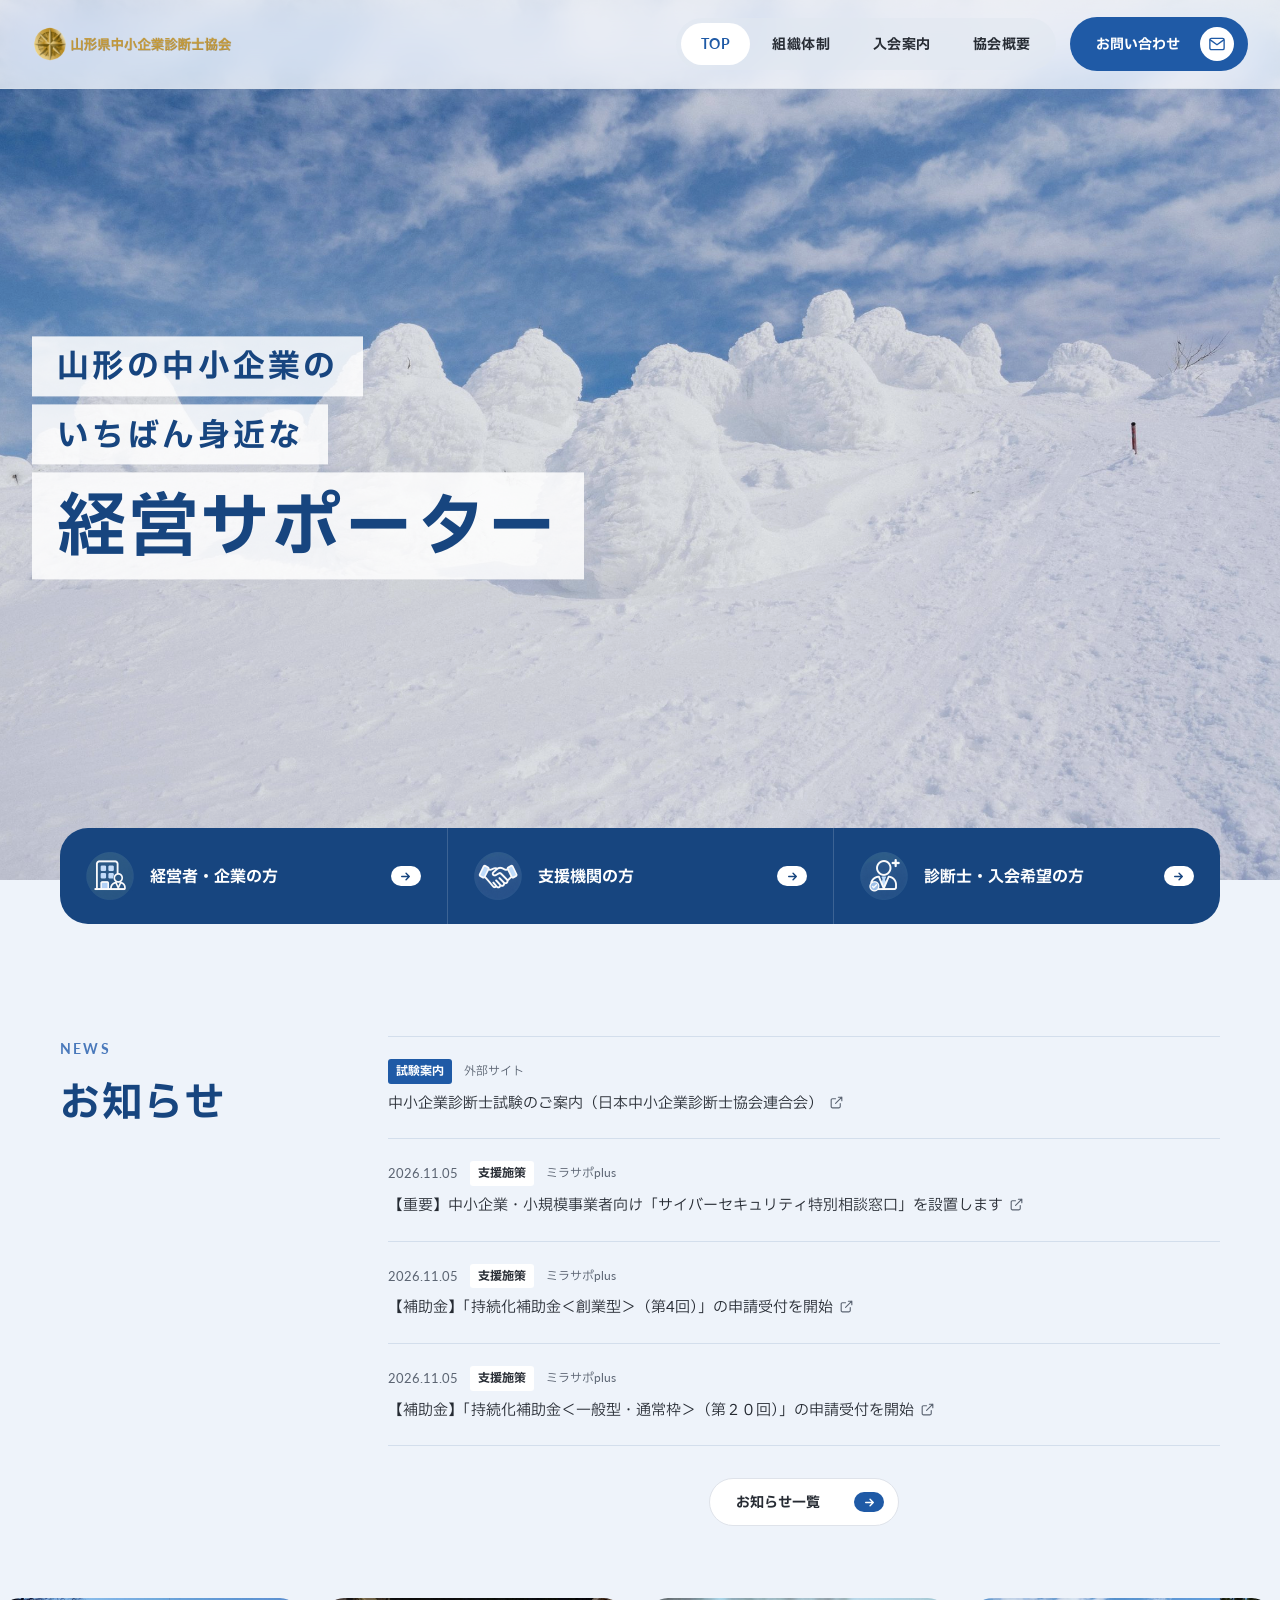
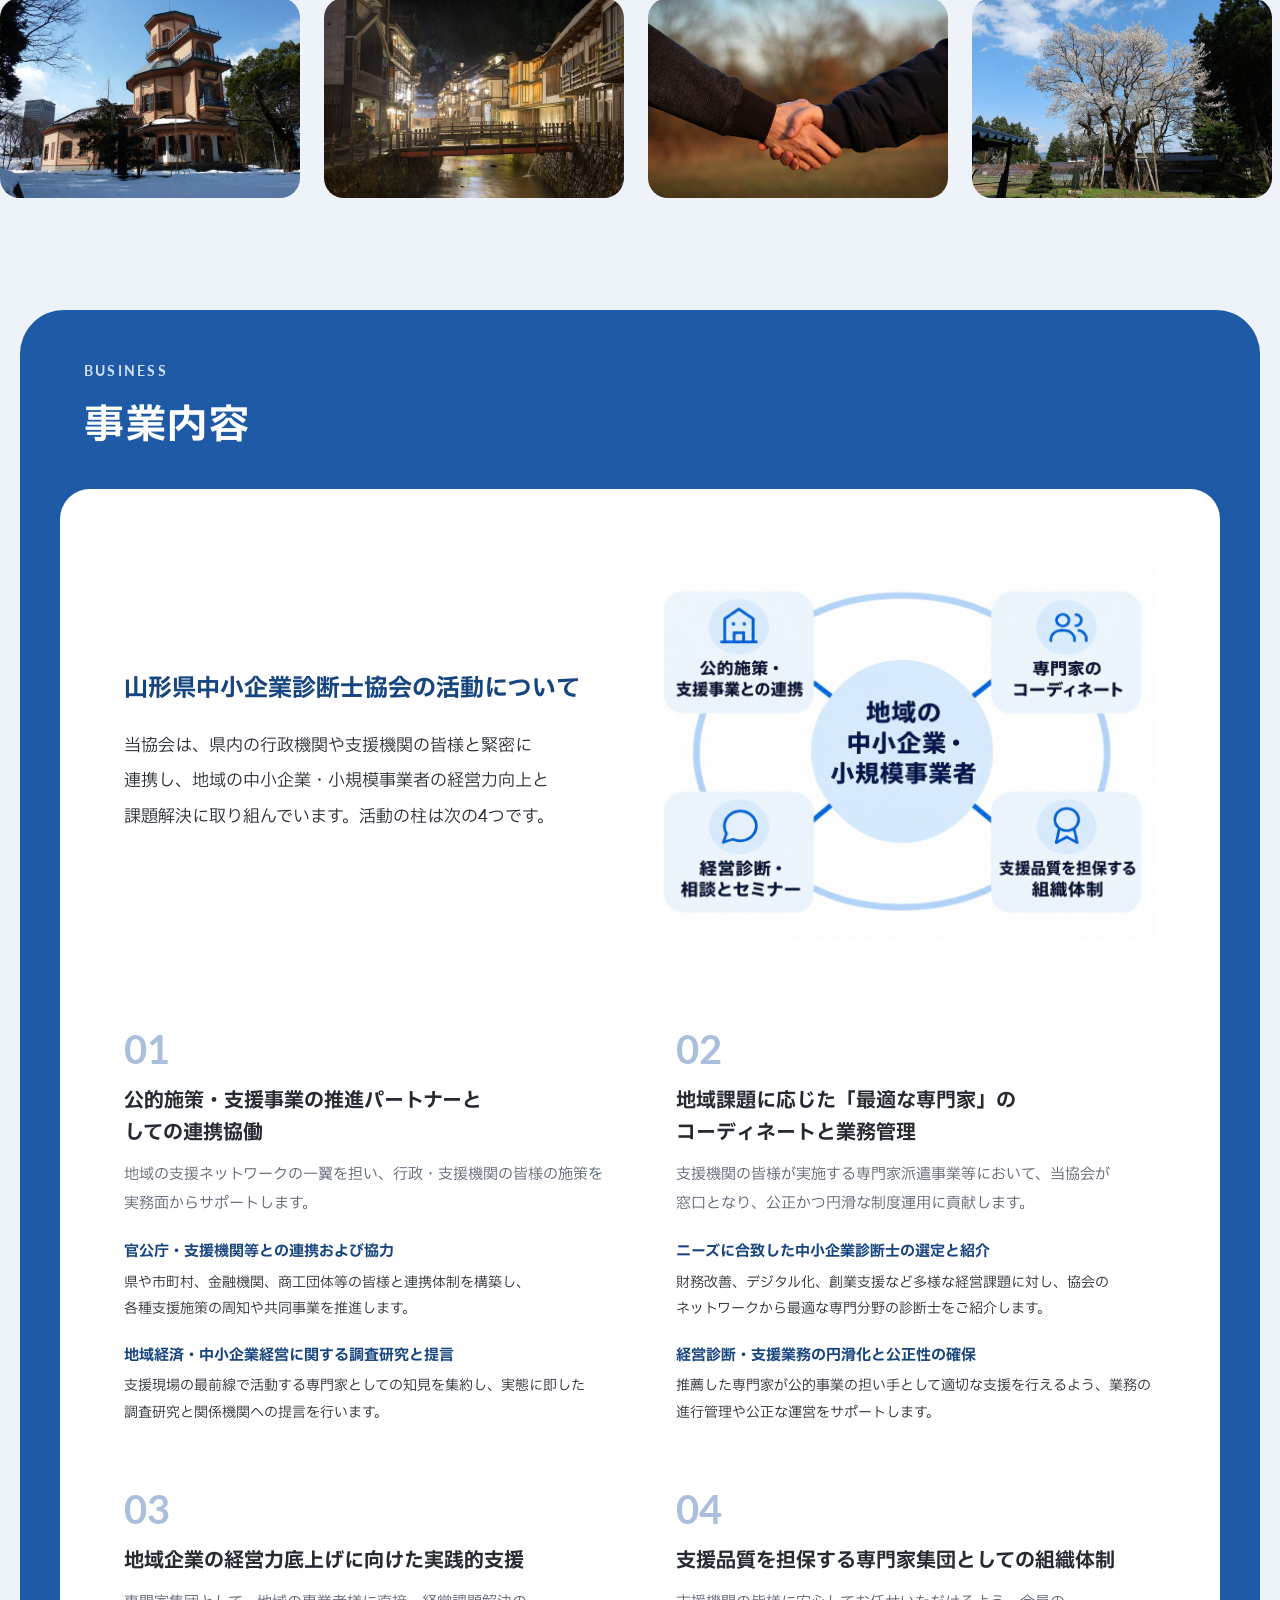
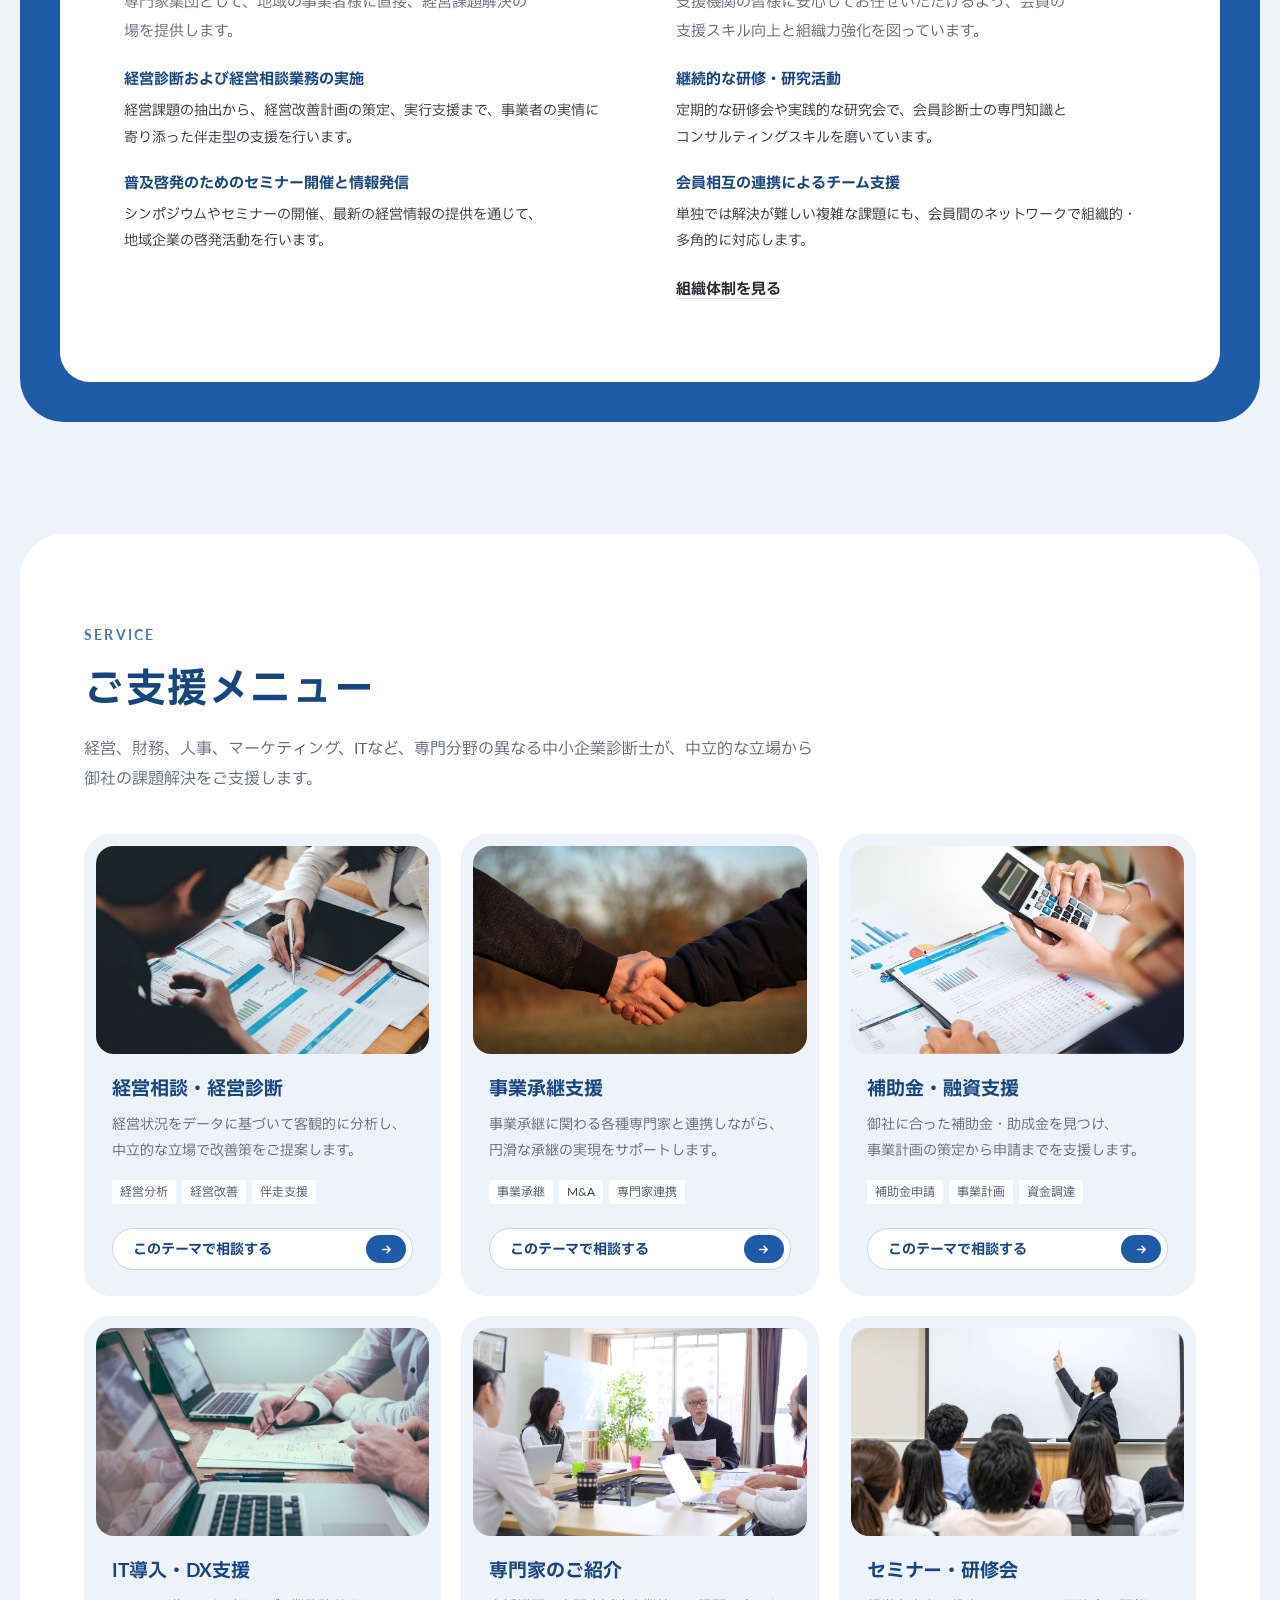
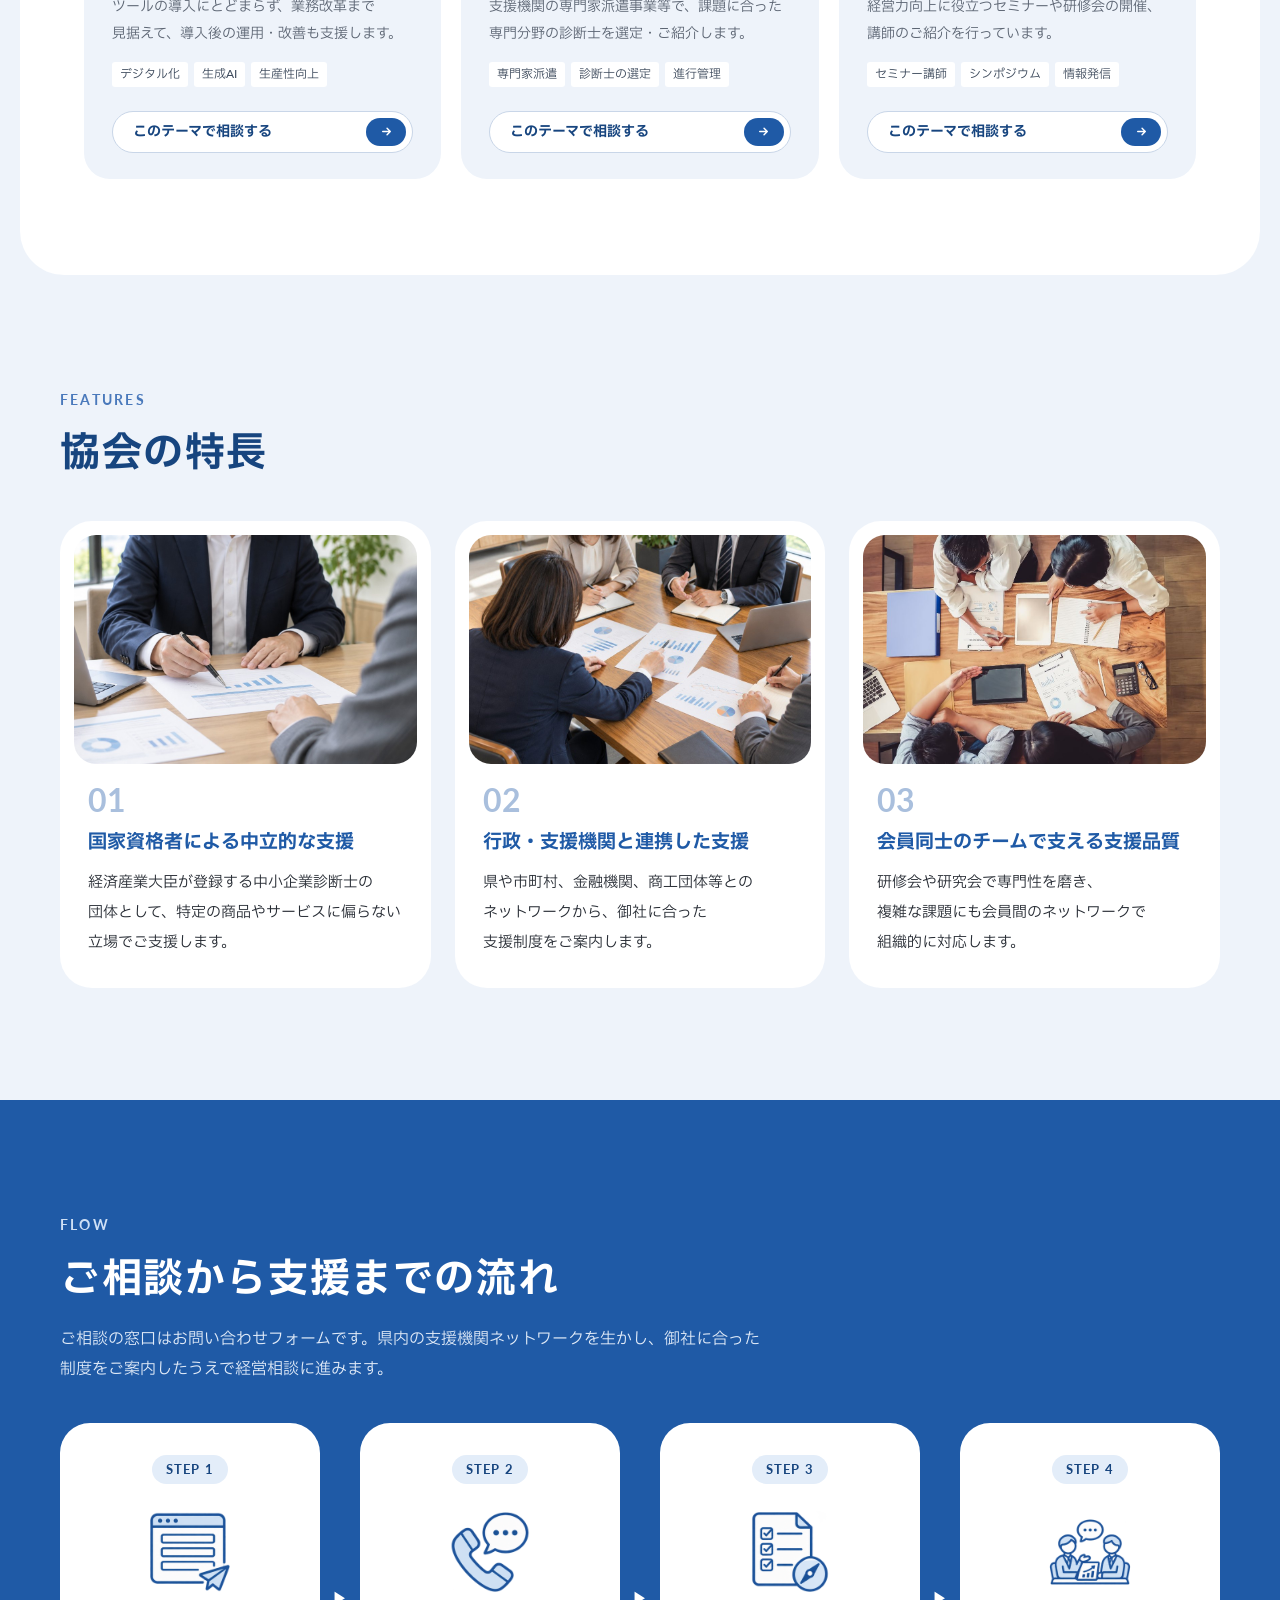
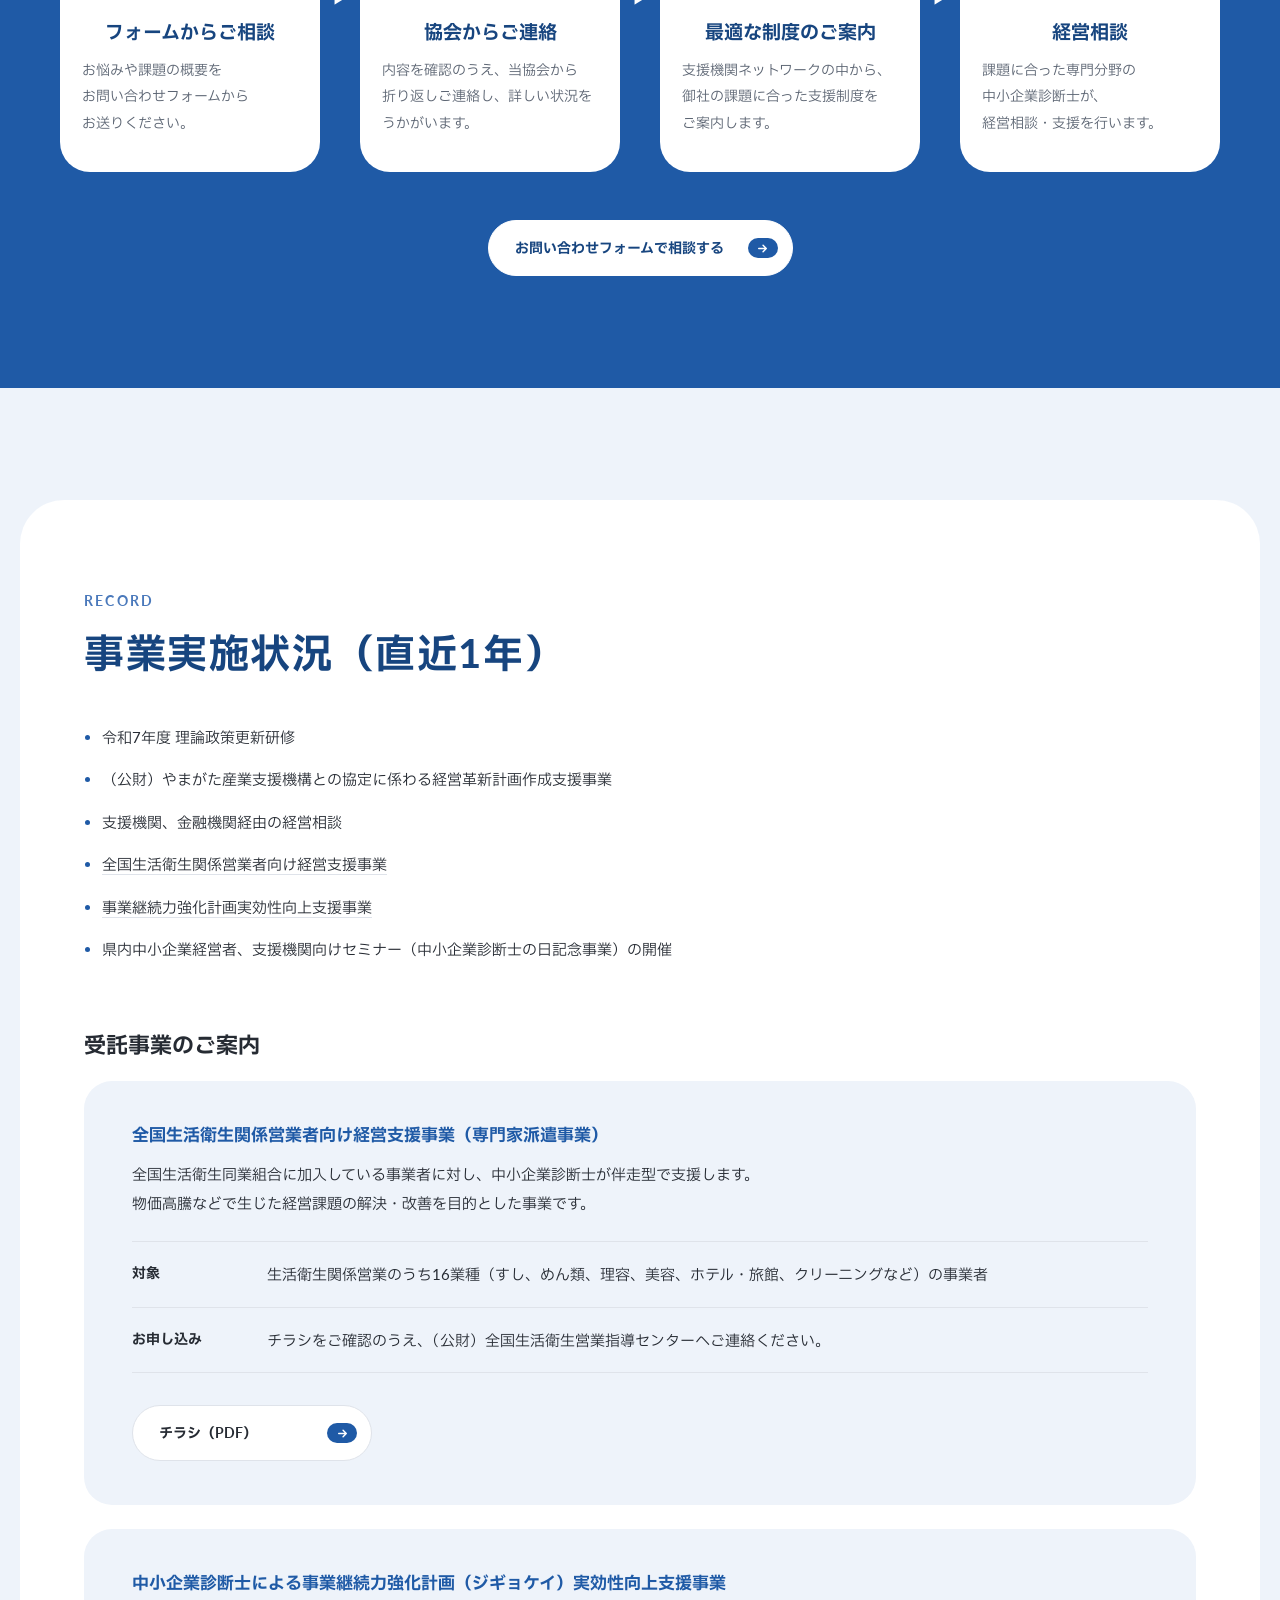
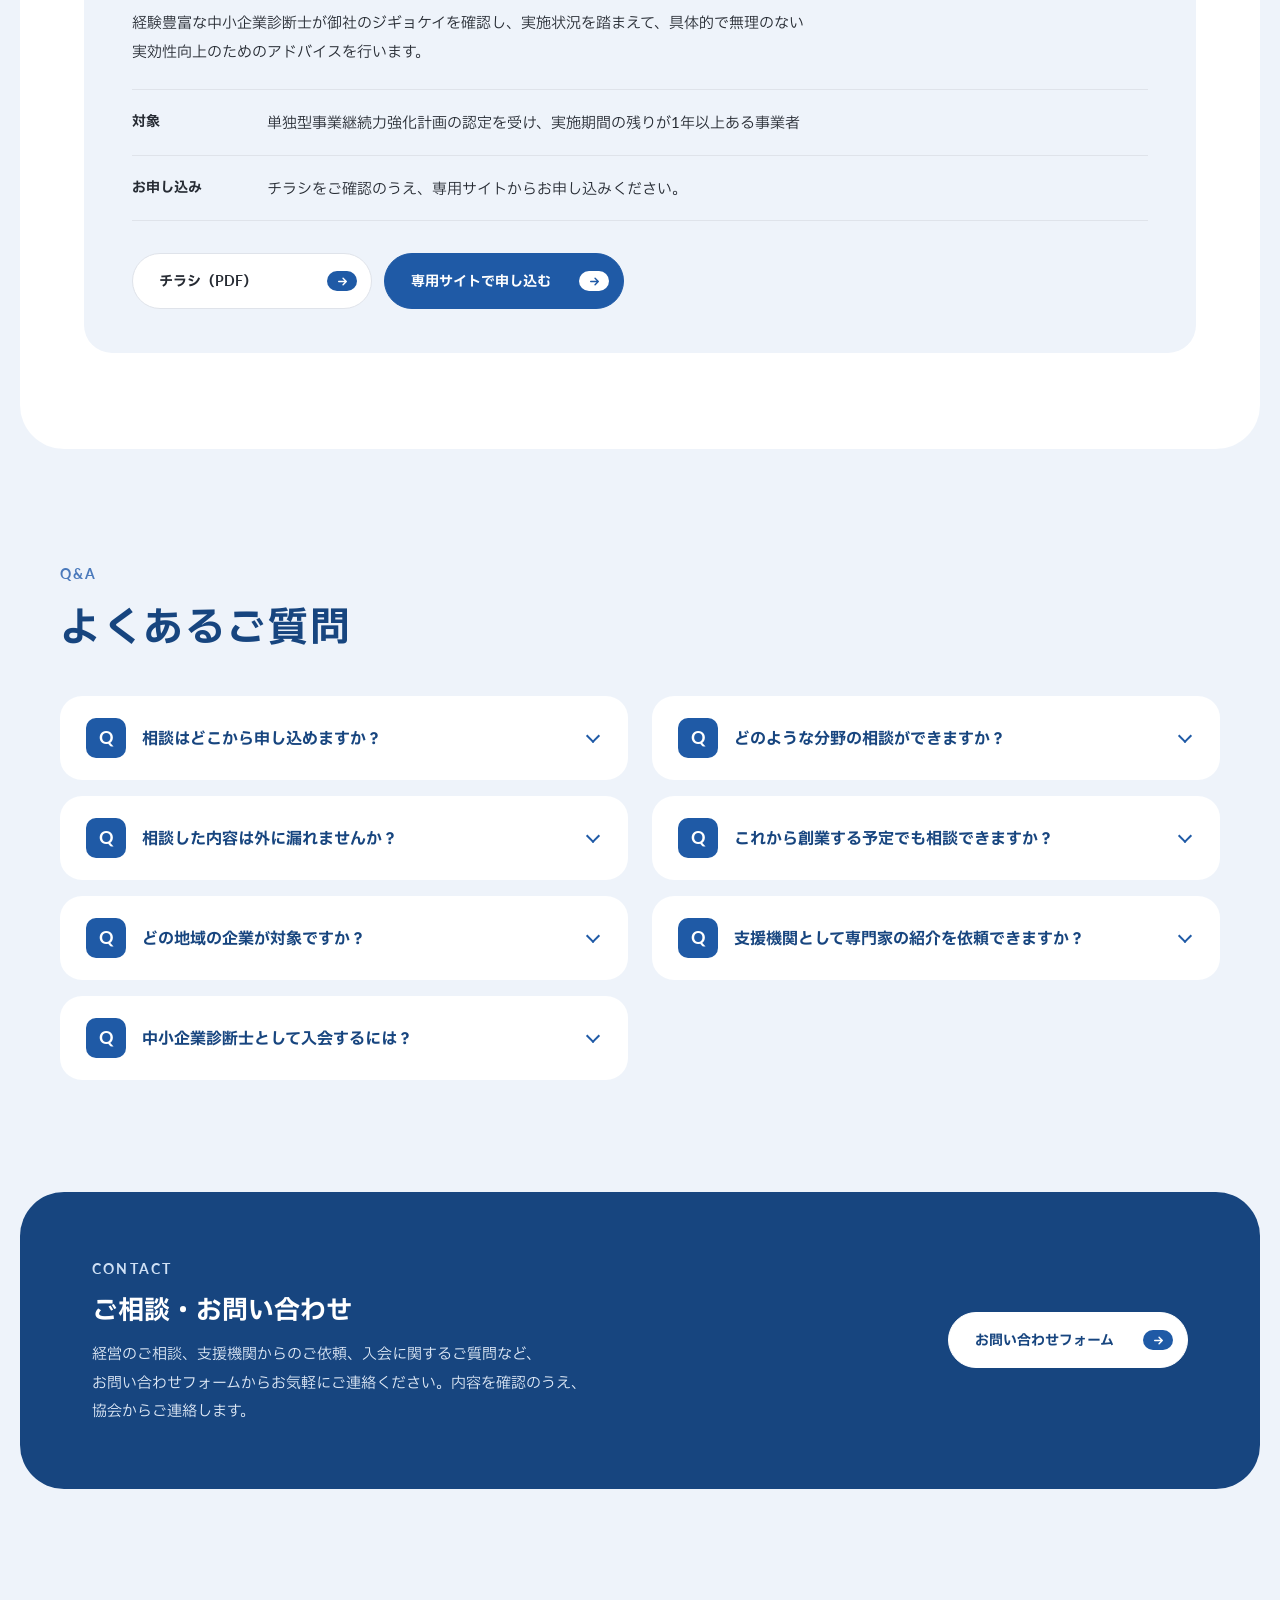
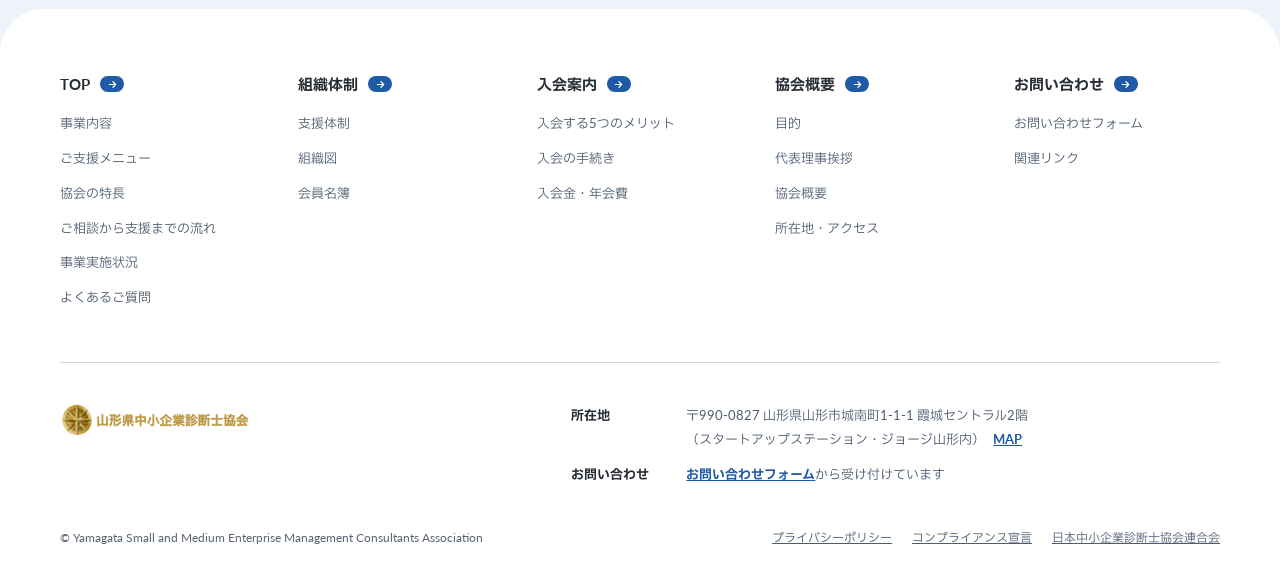
==== commit ee29305e: "先方FB反映: フッター重なり解消・各種様式・所属必須・ロゴ修正・来訪案内・WP操作整備" ====
--- a/index.html
+++ b/index.html
@@ -9,7 +9,7 @@
 <link rel="preconnect" href="https://fonts.googleapis.com">
 <link rel="preconnect" href="https://fonts.gstatic.com" crossorigin>
 <link href="https://fonts.googleapis.com/css2?family=IBM+Plex+Sans+JP:wght@400;500;700&family=Lato:wght@400;700&display=swap" rel="stylesheet">
-<link rel="stylesheet" href="assets/style.css?v=f33ffb59">
+<link rel="stylesheet" href="assets/style.css?v=d879d369">
 </head>
 <body class="page-index">
 <svg xmlns="http://www.w3.org/2000/svg" style="display:none"><symbol id="i-chart" viewBox="0 0 24 24"><path d="M4 20h16"/><path d="M7 16v-4M12 16V8M17 16V5"/></symbol><symbol id="i-repeat" viewBox="0 0 24 24"><path d="M17 2l4 4-4 4"/><path d="M3 12v-2a4 4 0 0 1 4-4h14"/><path d="M7 22l-4-4 4-4"/><path d="M21 12v2a4 4 0 0 1-4 4H3"/></symbol><symbol id="i-yen" viewBox="0 0 24 24"><circle cx="12" cy="12" r="9.5"/><path d="M8 6.5l4 5 4-5M12 11.5V18M8.5 12.5h7M8.5 15.5h7"/></symbol><symbol id="i-monitor" viewBox="0 0 24 24"><rect x="2.5" y="3.5" width="19" height="13" rx="2"/><path d="M8 20.5h8M12 16.5v4"/></symbol><symbol id="i-seminar" viewBox="0 0 24 24"><rect x="3" y="3" width="18" height="12" rx="1.5"/><path d="M12 15v3.5M8 21l4-2.5 4 2.5M7 11l3-3 2.5 2.5L17 6"/></symbol><symbol id="i-doc" viewBox="0 0 24 24"><path d="M14 2.5H6.5a2 2 0 0 0-2 2v15a2 2 0 0 0 2 2h11a2 2 0 0 0 2-2V8z"/><path d="M14 2.5V8h5.5M8.5 13h7M8.5 17h7"/></symbol><symbol id="i-mail" viewBox="0 0 24 24"><rect x="2.5" y="4.5" width="19" height="15" rx="2"/><path d="M3 6.5l9 6.5 9-6.5"/></symbol><symbol id="i-pin" viewBox="0 0 24 24"><path d="M20 10c0 6.5-8 12-8 12s-8-5.5-8-12a8 8 0 0 1 16 0z"/><circle cx="12" cy="10" r="2.8"/></symbol><symbol id="i-link" viewBox="0 0 24 24"><path d="M10 14a4.5 4.5 0 0 0 6.4 0l3.2-3.2a4.5 4.5 0 0 0-6.4-6.4l-1.1 1.1"/><path d="M14 10a4.5 4.5 0 0 0-6.4 0l-3.2 3.2a4.5 4.5 0 0 0 6.4 6.4l1.1-1.1"/></symbol><symbol id="i-shield" viewBox="0 0 24 24"><path d="M12 2.5l8 3v6c0 5-3.5 8.5-8 10-4.5-1.5-8-5-8-10v-6z"/><path d="M8.5 12l2.5 2.5 4.5-5"/></symbol><symbol id="i-talk" viewBox="0 0 24 24"><path d="M20.5 11.5a8 8 0 0 1-11.6 7.1L3.5 20.5l1.9-5.1A8 8 0 1 1 20.5 11.5z"/></symbol><symbol id="i-users" viewBox="0 0 24 24"><circle cx="9" cy="8" r="3.5"/><path d="M2.5 20.5v-1a5 5 0 0 1 5-5h3a5 5 0 0 1 5 5v1"/><path d="M16 4.6a3.5 3.5 0 0 1 0 6.8M21.5 20.5v-1a5 5 0 0 0-3.5-4.8"/></symbol><symbol id="i-userplus" viewBox="0 0 24 24"><circle cx="9" cy="8" r="3.5"/><path d="M2.5 20.5v-1a5 5 0 0 1 5-5h3a5 5 0 0 1 5 5v1M19 8v6M16 11h6"/></symbol><symbol id="i-building" viewBox="0 0 24 24"><path d="M3 21h18M5 21V8l7-5 7 5v13M9.5 21v-5h5v5M9 11h.01M15 11h.01"/></symbol><symbol id="i-book" viewBox="0 0 24 24"><path d="M2.5 4h6a3.5 3.5 0 0 1 3.5 3.5V21a3 3 0 0 0-3-3H2.5zM21.5 4h-6A3.5 3.5 0 0 0 12 7.5V21a3 3 0 0 1 3-3h6.5z"/></symbol><symbol id="i-search" viewBox="0 0 24 24"><circle cx="11" cy="11" r="7"/><path d="M20.5 20.5l-4.5-4.5"/></symbol><symbol id="i-clipboard" viewBox="0 0 24 24"><path d="M16 4.5h2a2 2 0 0 1 2 2v13a2 2 0 0 1-2 2H6a2 2 0 0 1-2-2v-13a2 2 0 0 1 2-2h2"/><rect x="8" y="2.5" width="8" height="4" rx="1"/><path d="M8.5 12h7M8.5 16h5"/></symbol><symbol id="i-award" viewBox="0 0 24 24"><circle cx="12" cy="9" r="6"/><path d="M8.5 14L7 22l5-3 5 3-1.5-8"/></symbol><symbol id="i-arrow" viewBox="0 0 24 24"><path d="M5 12h14M13 6l6 6-6 6"/></symbol><symbol id="i-chev" viewBox="0 0 24 24"><path d="M9 6l6 6-6 6"/></symbol><symbol id="i-down" viewBox="0 0 24 24"><path d="M6 9l6 6 6-6"/></symbol><symbol id="i-alert" viewBox="0 0 24 24"><circle cx="12" cy="12" r="9.5"/><path d="M12 7.5v5.5M12 16.5h.01"/></symbol><symbol id="i-megaphone" viewBox="0 0 24 24"><path d="M3 10.5v3l15 5.5V5z"/><path d="M7.5 14.6l1 4.4a1.5 1.5 0 0 0 1.5 1.2h1.3a1 1 0 0 0 1-1.2l-.8-3"/><path d="M21 9.5v5"/></symbol><symbol id="i-out" viewBox="0 0 24 24"><path d="M18 13.5v5a2 2 0 0 1-2 2H5.5a2 2 0 0 1-2-2V8a2 2 0 0 1 2-2h5"/><path d="M15 3.5h5.5V9M10.5 13.5l10-10"/></symbol><symbol id="i-close" viewBox="0 0 24 24"><path d="M6 6l12 12M18 6L6 18"/></symbol><symbol id="i-download" viewBox="0 0 24 24"><path d="M12 3.5v12M7 10.5l5 5 5-5M4 20.5h16"/></symbol></svg>
@@ -501,8 +501,16 @@
   const t = document.querySelector('.menu-toggle');
   const d = document.getElementById('drawer');
   const f = document.querySelector('.float-cta');
+  const foot = document.querySelector('.site-footer');
   const solid = () => {
-    f.classList.toggle('is-shown', window.scrollY > 600 && !d.classList.contains('is-open'));
+    let nearFoot = false;
+    if (foot) {
+      const r = foot.getBoundingClientRect();
+      nearFoot = r.top < window.innerHeight - 24;
+    }
+    const show = window.scrollY > 600 && !d.classList.contains('is-open') && !nearFoot;
+    f.classList.toggle('is-shown', show);
+    f.classList.toggle('is-footer-hidden', nearFoot);
   };
   t.addEventListener('click', () => {
     const open = d.classList.toggle('is-open');
@@ -511,6 +519,7 @@
     solid();
   });
   window.addEventListener('scroll', solid, { passive: true });
+  window.addEventListener('resize', solid);
   solid();
 
   const svc = document.querySelector('.page-index .top-service');
--- a/assets/style.css
+++ b/assets/style.css
@@ -231,6 +231,8 @@
 .sec-title { font-size: clamp(26px, 3vw, 34px); letter-spacing: .04em; color: var(--accent-deep); }
 .lead { margin-top: 16px; color: var(--muted); max-width: 46em; }
 .note { margin-top: 24px; color: var(--muted); font-size: 15px; }
+.split h3 { margin: 1.6em 0 .6em; font-size: 18px; color: var(--accent-deep); }
+.split h3:first-child { margin-top: 0; }
 .sub-title { font-size: 22px; margin: 64px 0 20px; }
 
 /* ---------- top: first view ---------- */
@@ -791,8 +793,10 @@
 }
 .float-cta:hover { background: var(--accent-deep); }
 .float-cta .arrow { width: 36px; height: 36px; background: var(--white); color: var(--accent); }
-.float-cta { opacity: 0; visibility: hidden; transition: background-color .2s, opacity .3s, visibility .3s; }
-.float-cta.is-shown { opacity: 1; visibility: visible; }
+.float-cta { opacity: 0; visibility: hidden; pointer-events: none; transition: background-color .2s, opacity .3s, visibility .3s; }
+.float-cta.is-shown { opacity: 1; visibility: visible; pointer-events: auto; }
+/* フッターのリンク（連合会など）と重なる位置では隠す */
+.float-cta.is-footer-hidden { opacity: 0 !important; visibility: hidden !important; pointer-events: none !important; }
 .page-contact .float-cta { display: none; }
 
 /* ---------- TOP: 淡い水色の地に、角の大きい白い面を重ねる ---------- */
@@ -934,7 +938,8 @@
 @media (max-width: 600px) {
   .float-cta { right: 12px; bottom: 12px; height: 50px; gap: 10px; padding: 0 7px 0 18px; font-size: 14px; }
   .float-cta .arrow { width: 32px; height: 32px; }
-  .site-footer { padding: 48px 0 96px; }
+  .footer-bottom ul { padding-right: 0; width: 100%; }
+  .site-footer { padding: 48px 0 48px; }
   .footer-nav { grid-template-columns: 1fr 1fr; gap: 18px 16px; }
   .footer-nav h2 { margin: 0; }
   .footer-nav ul { display: none; }
